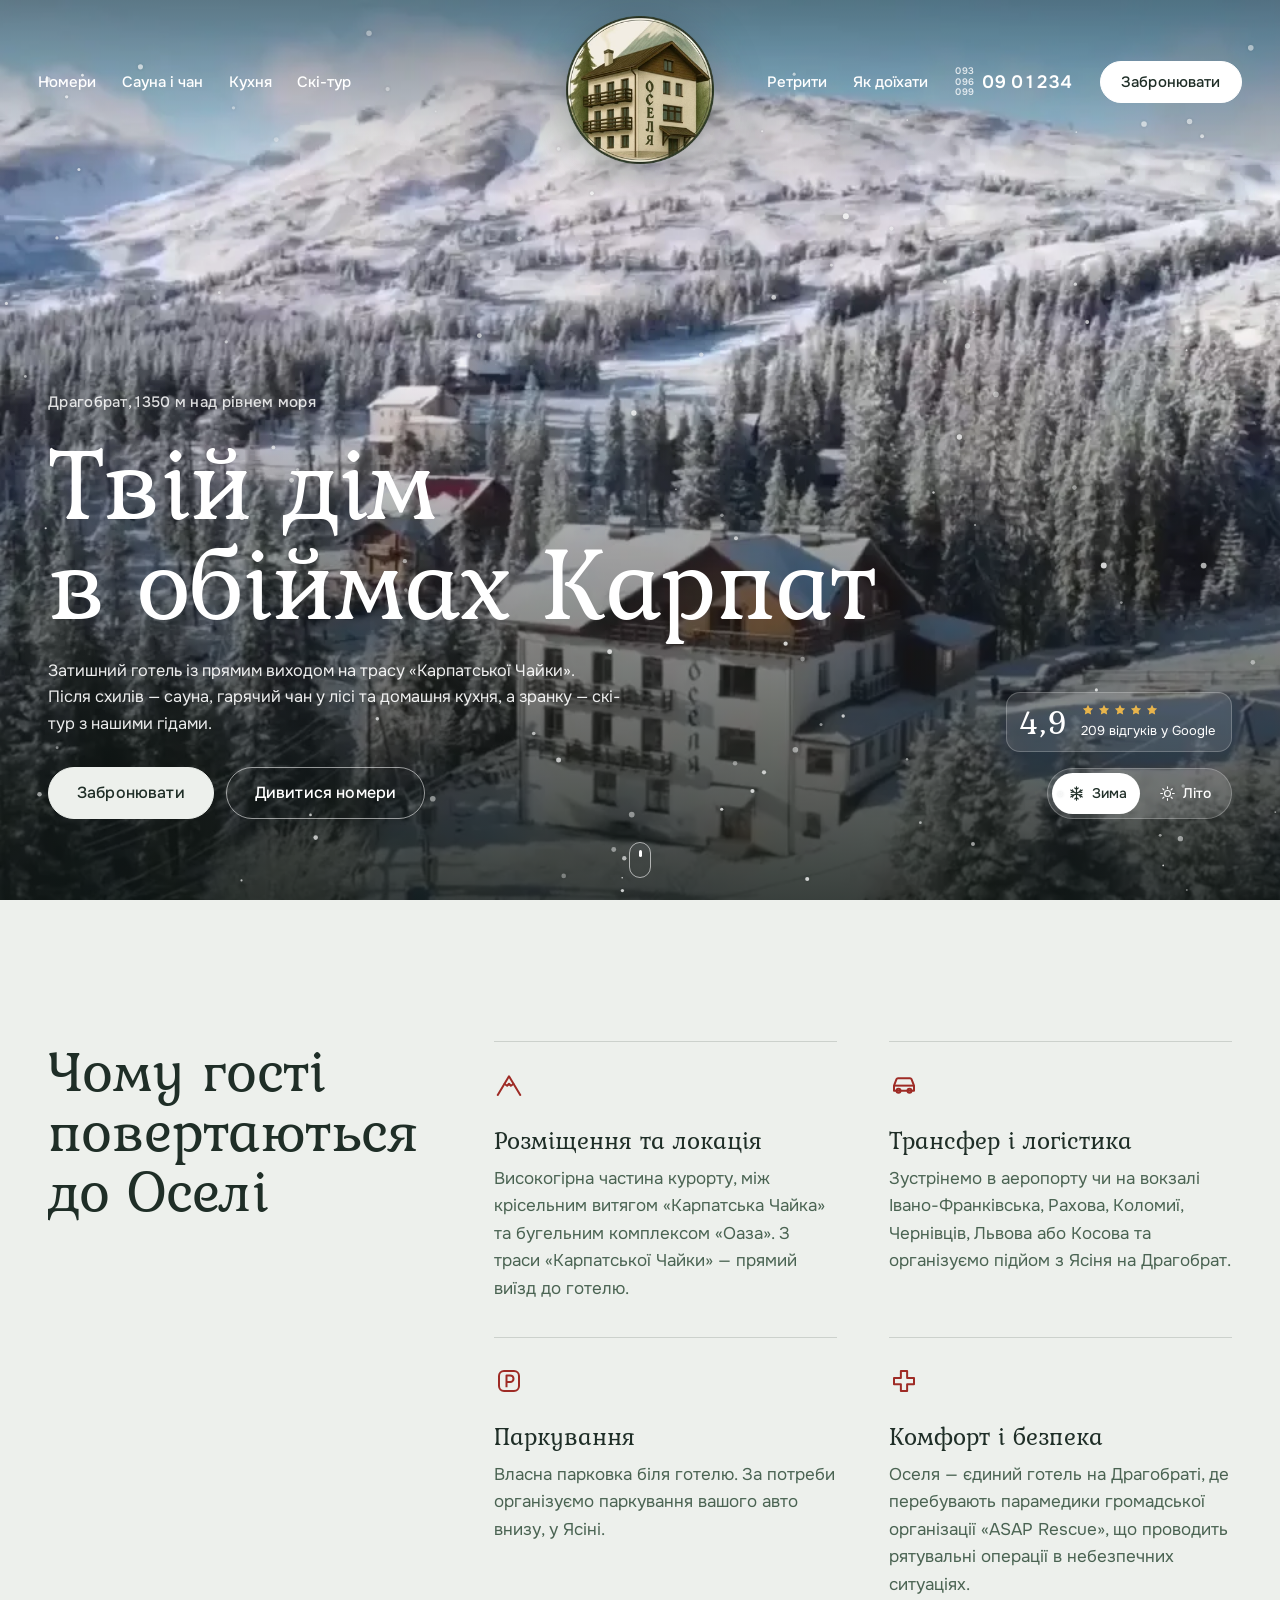
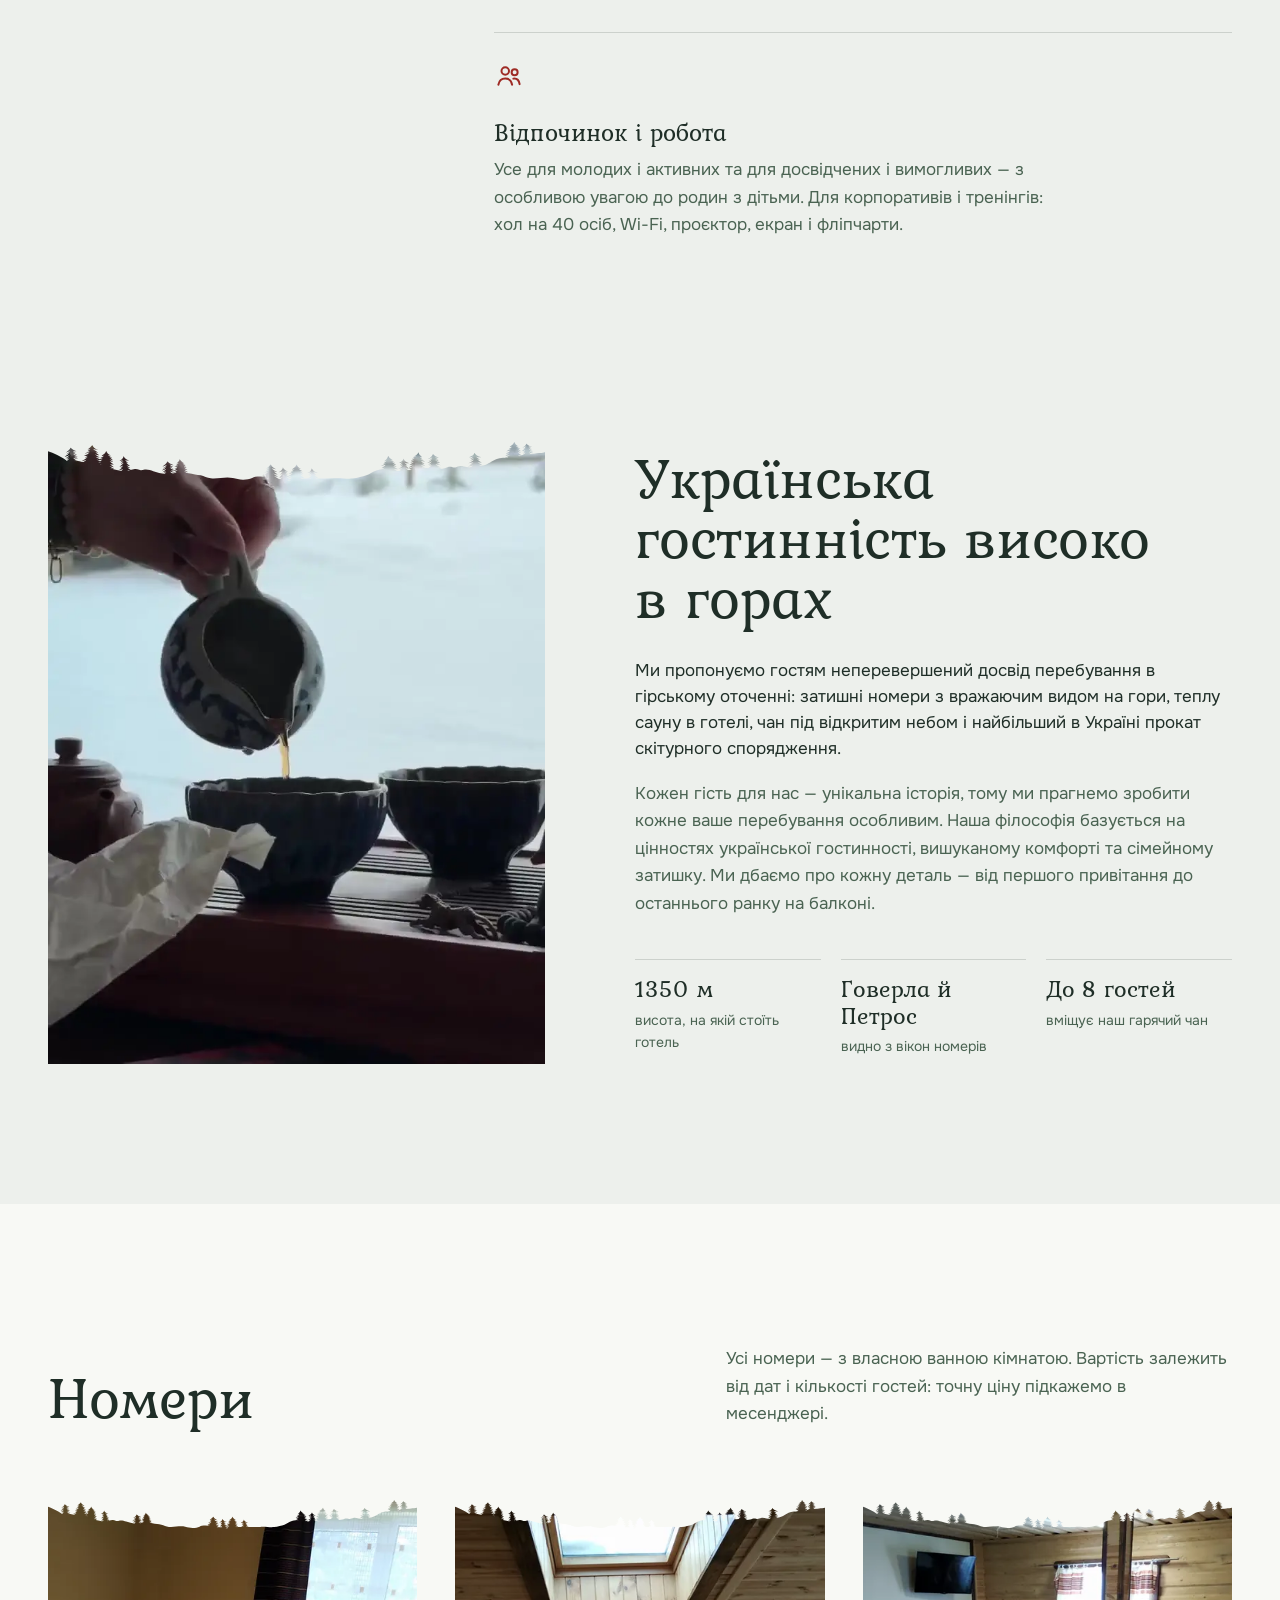
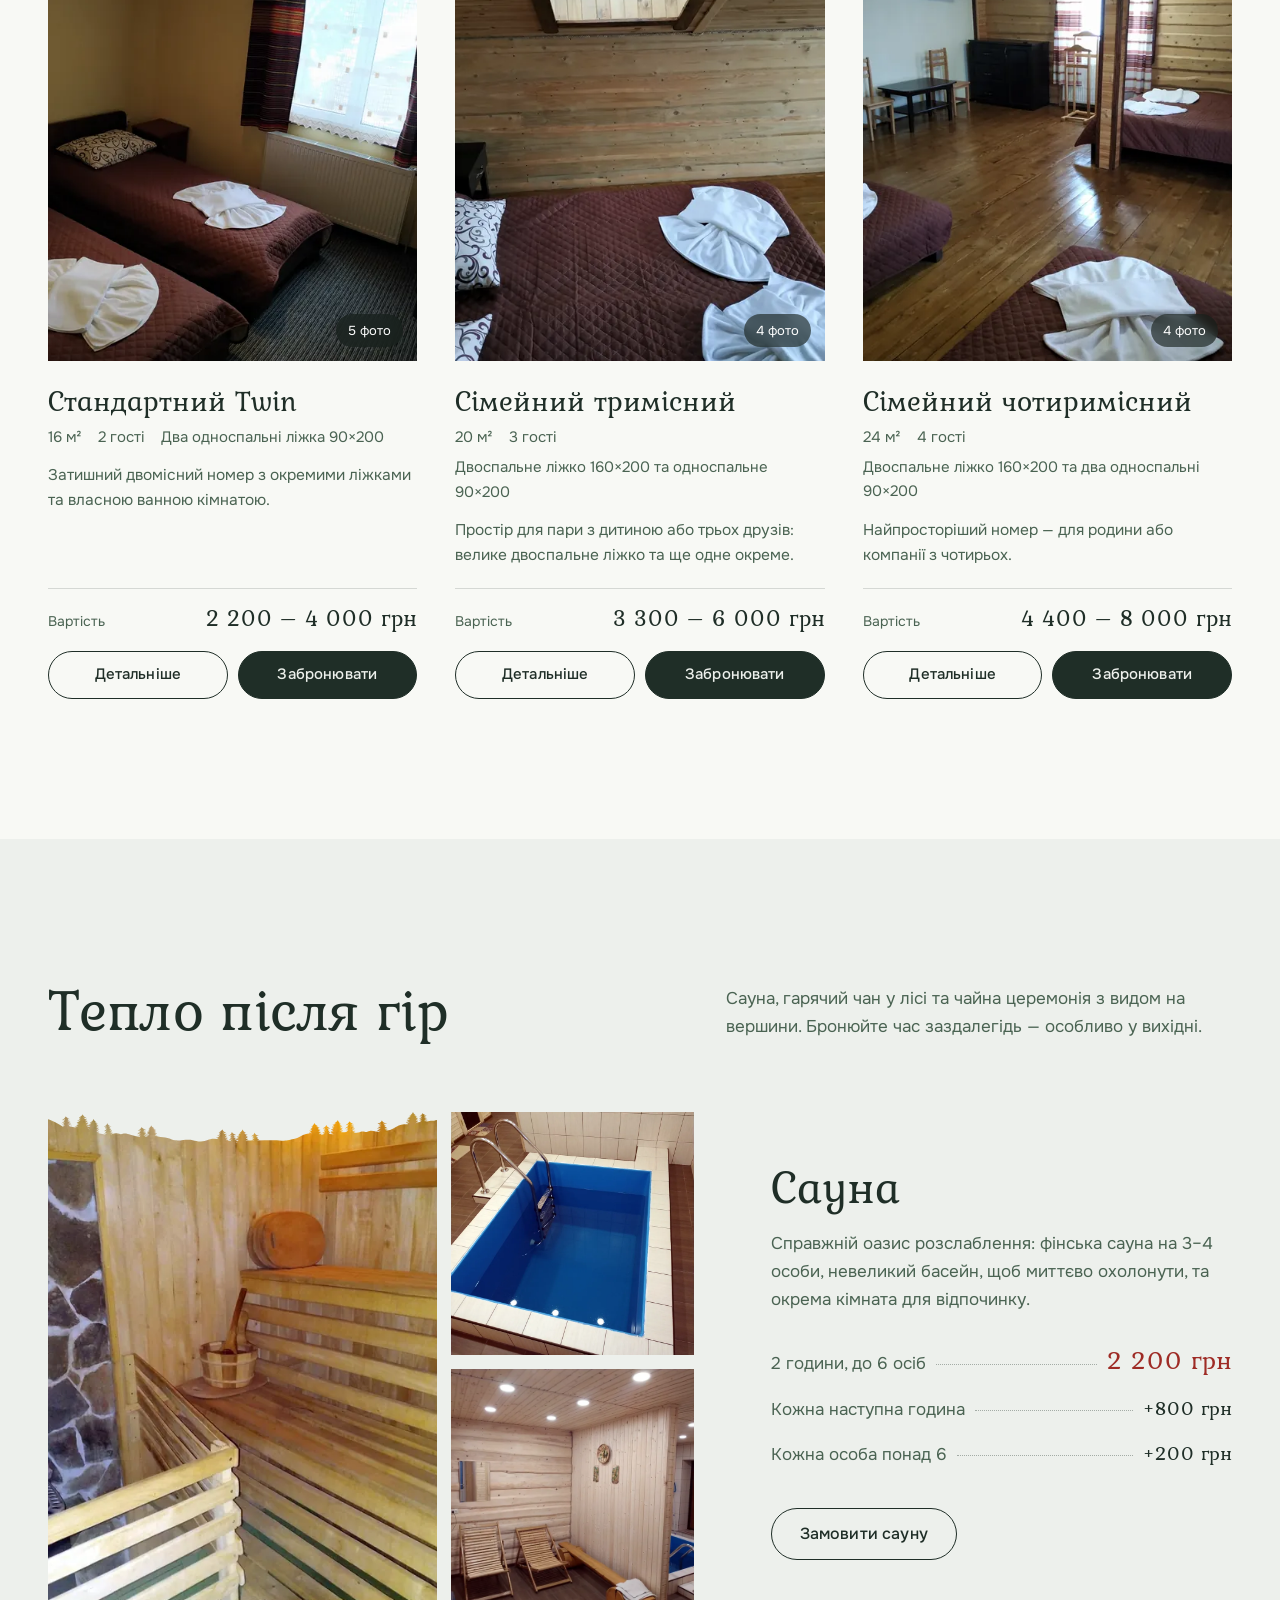
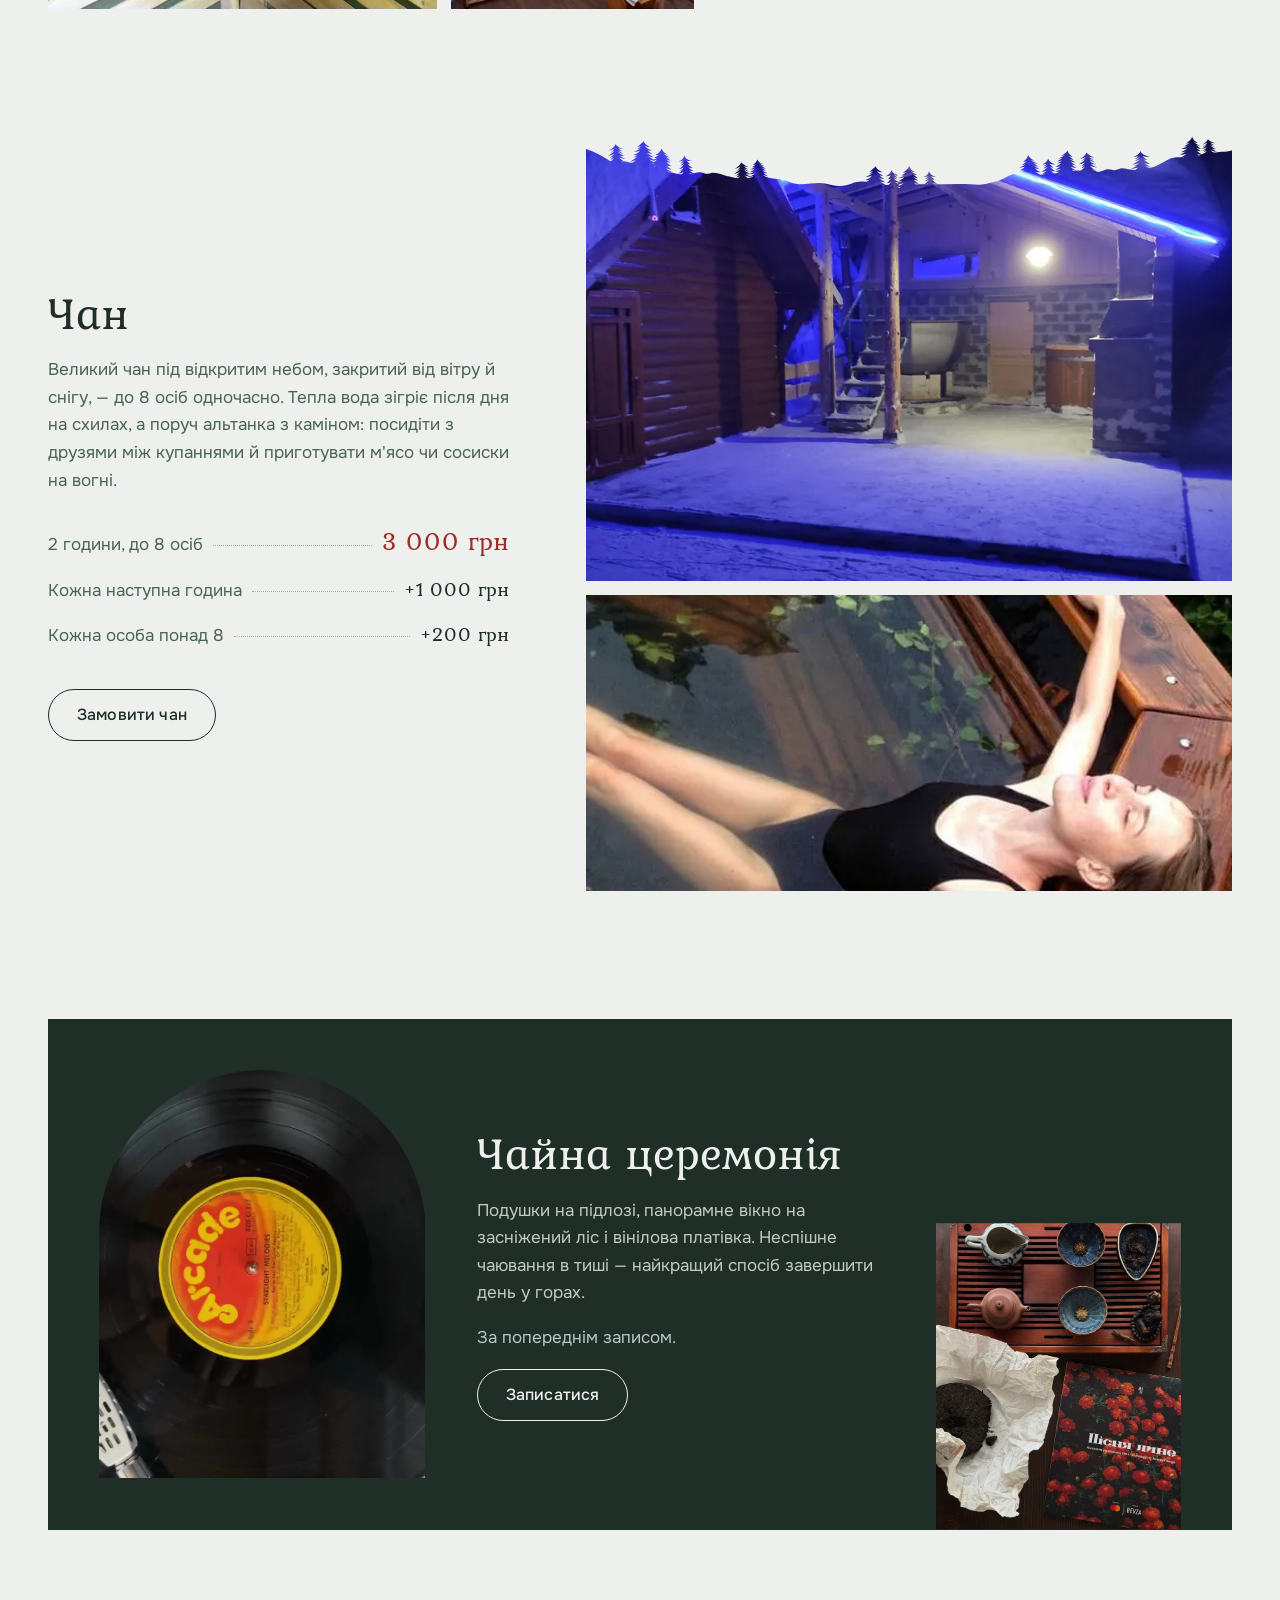
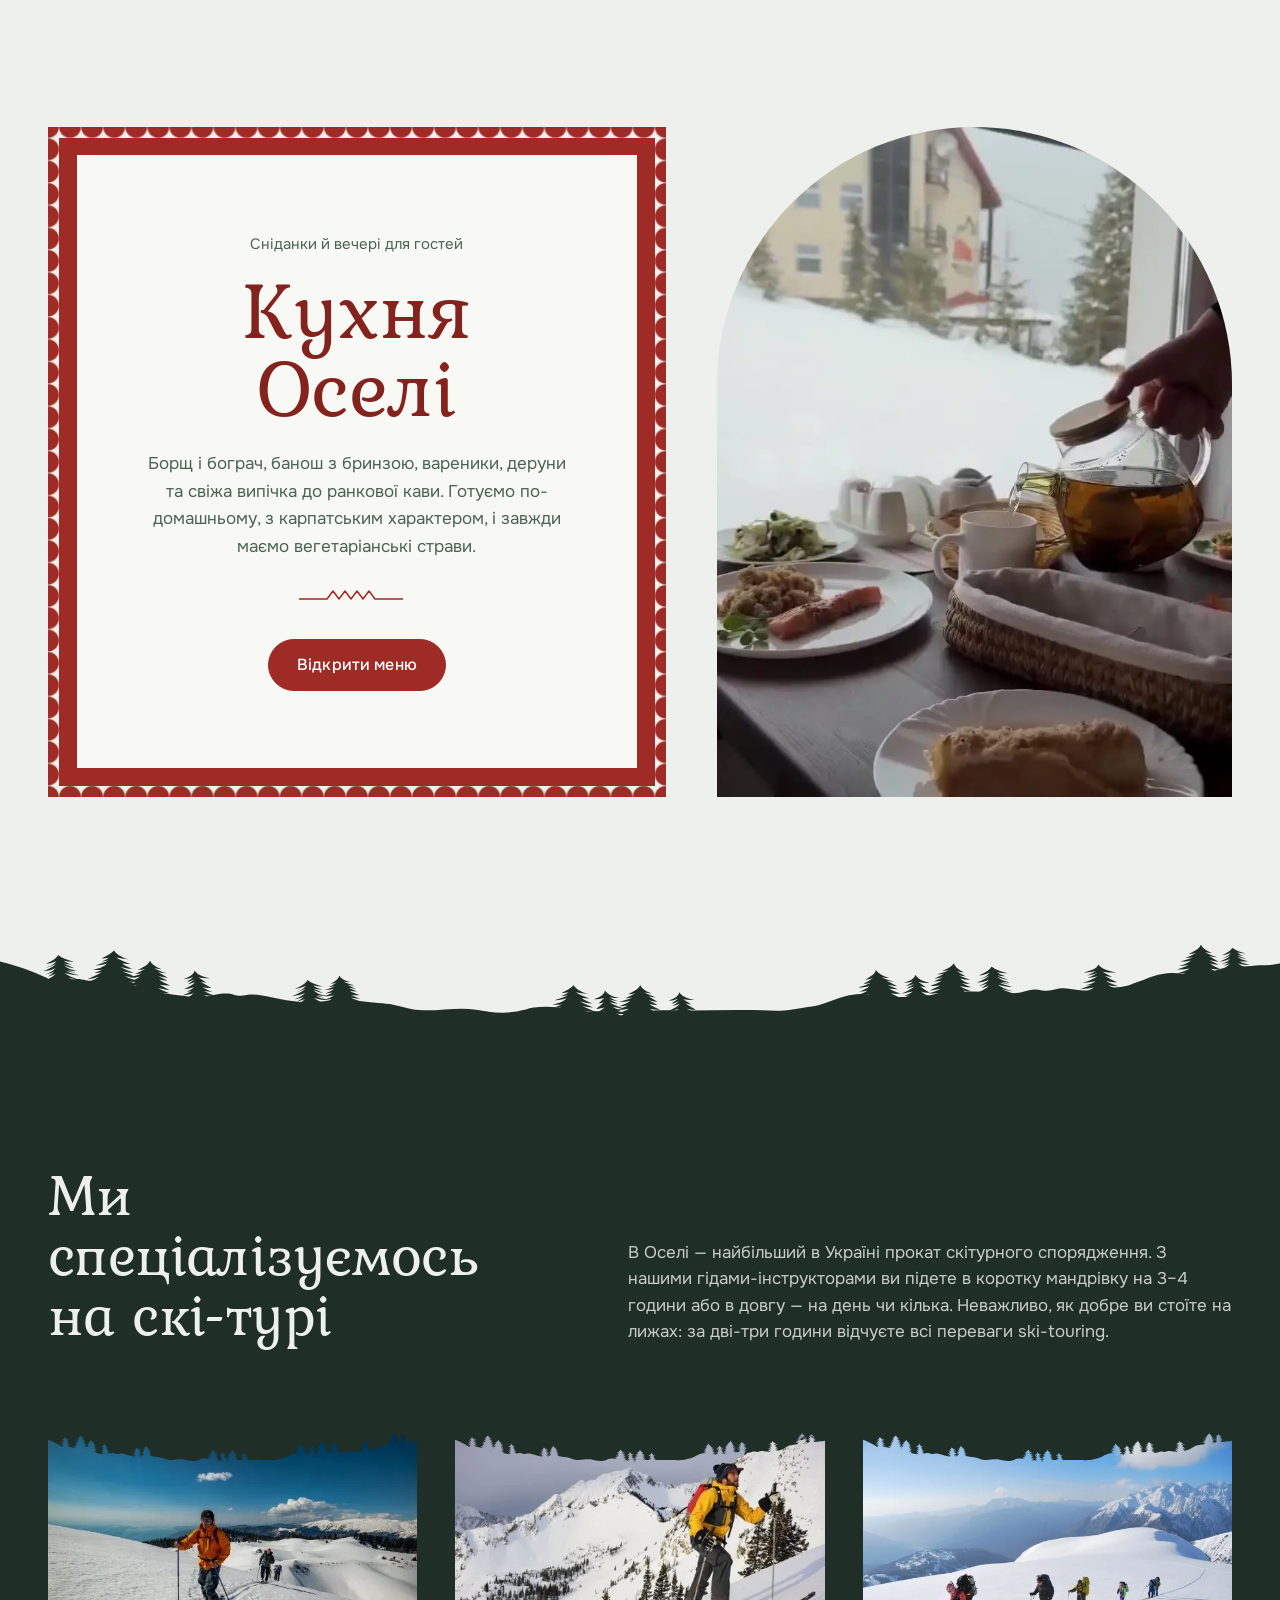
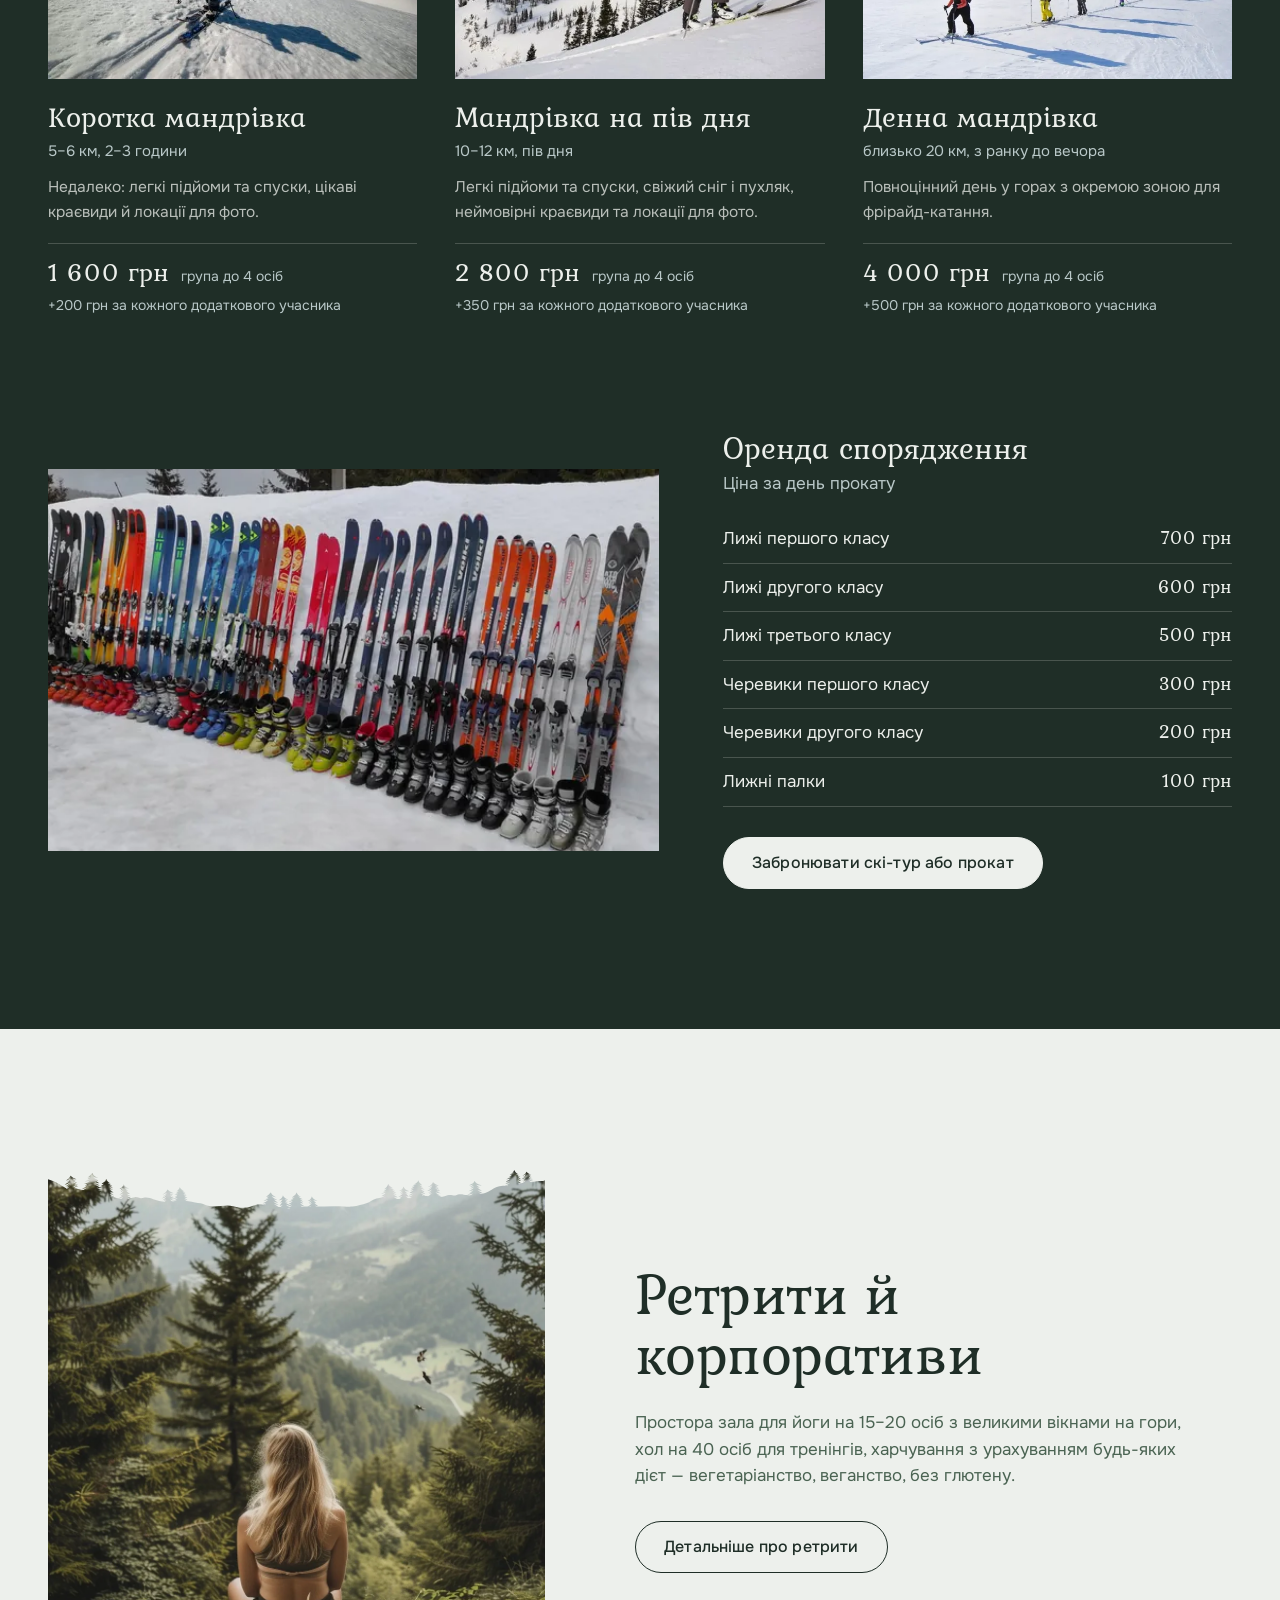
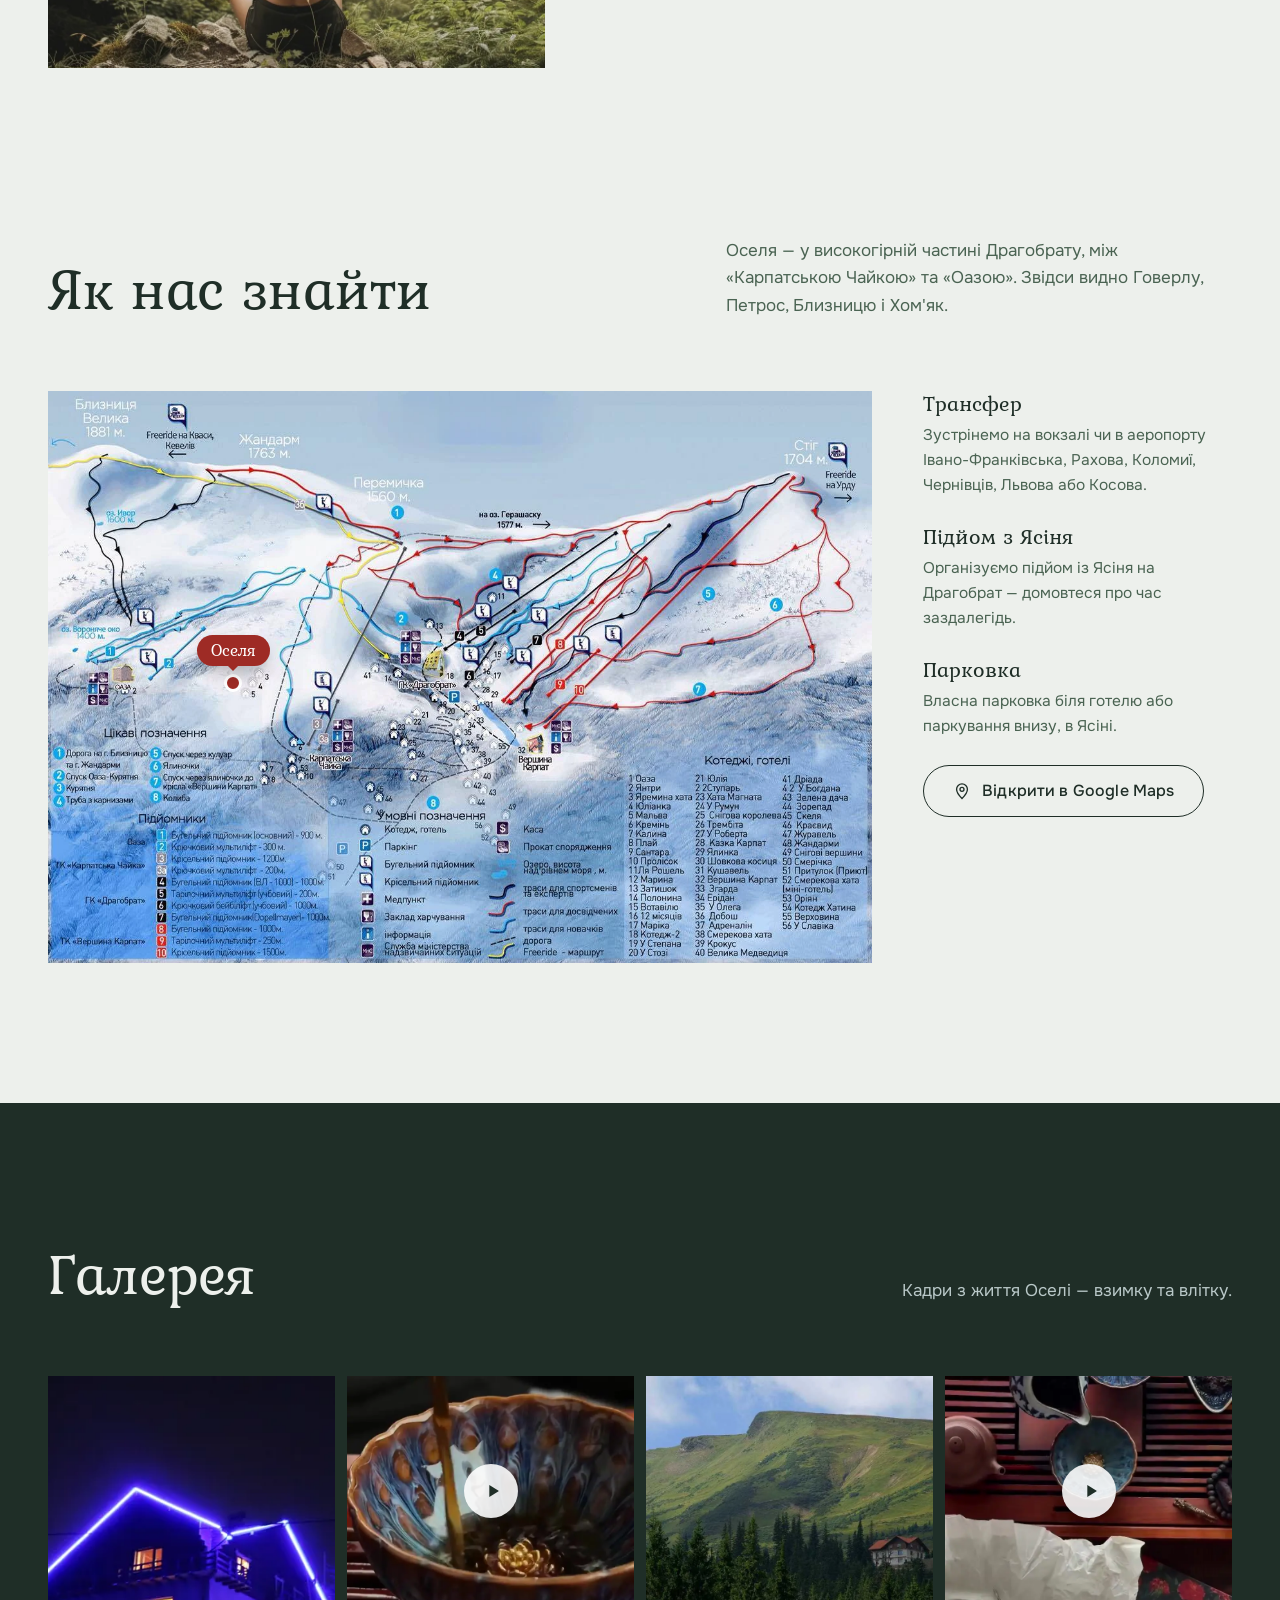
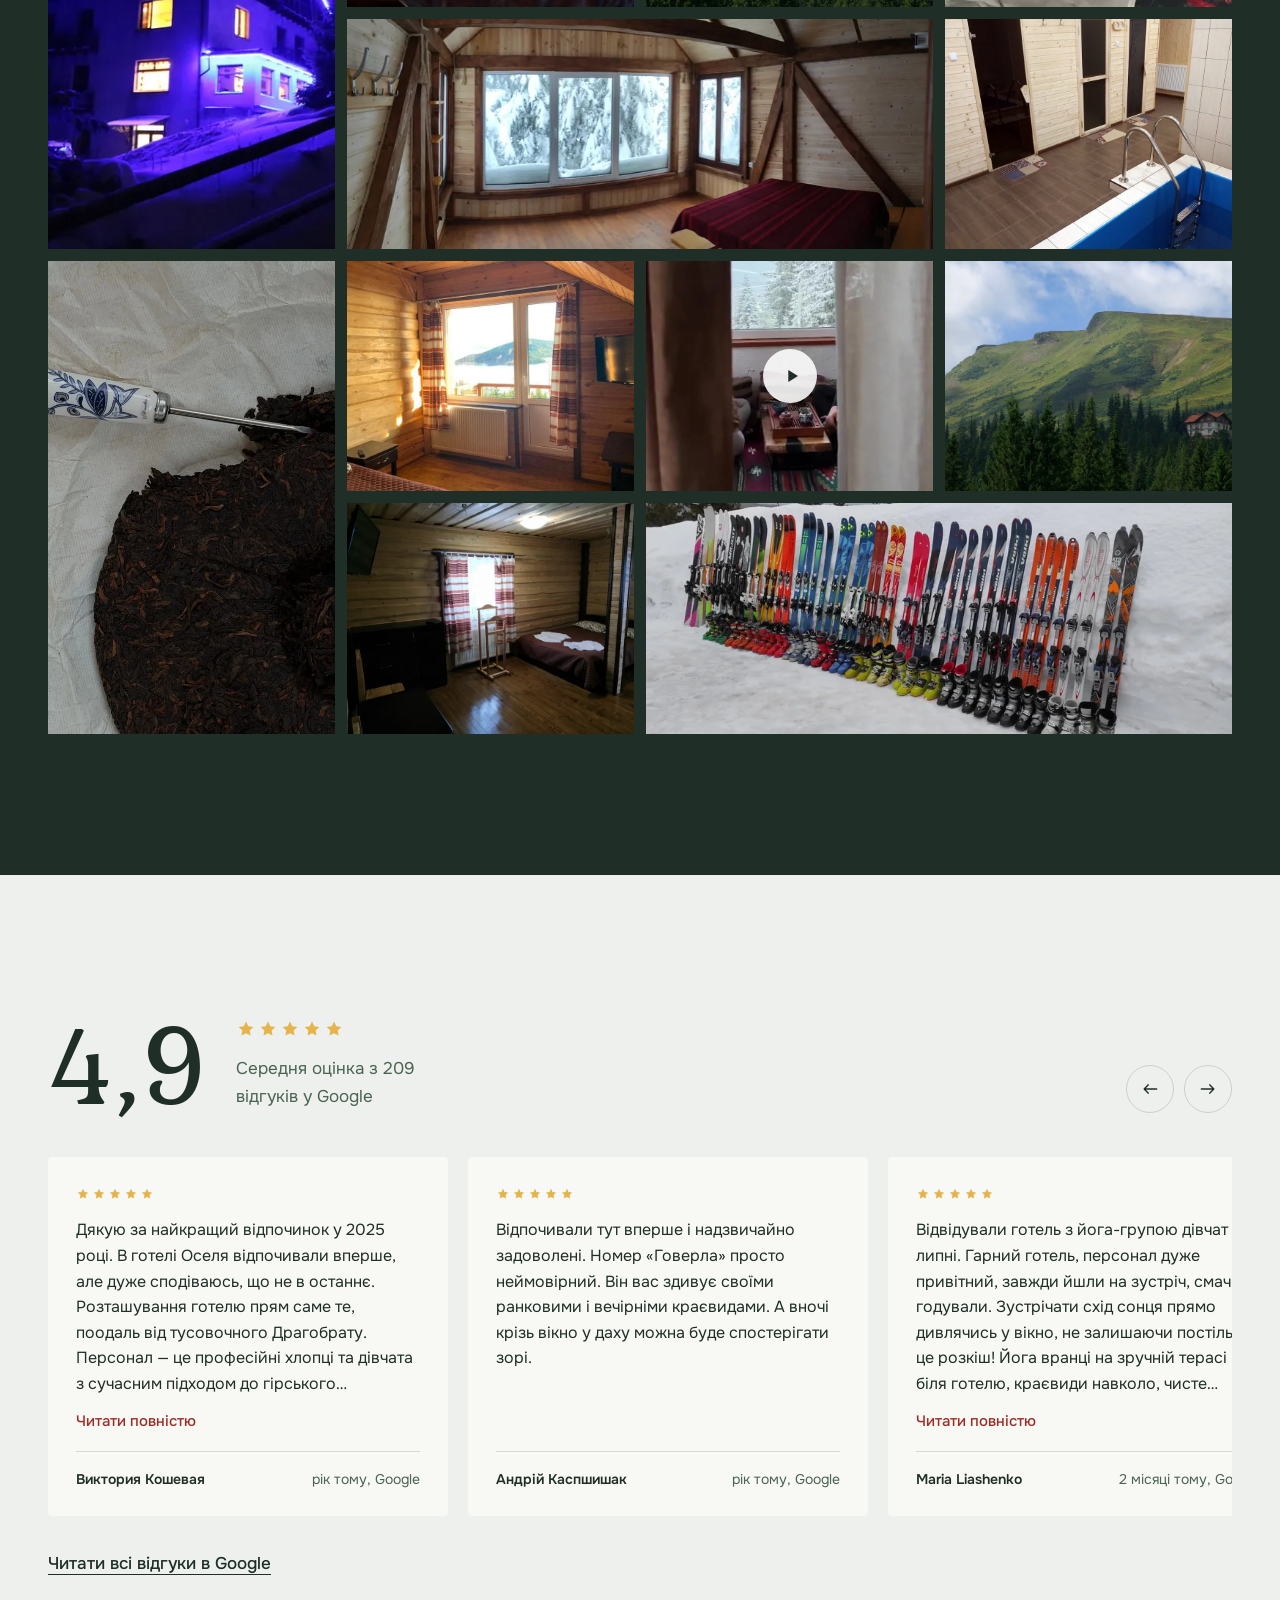
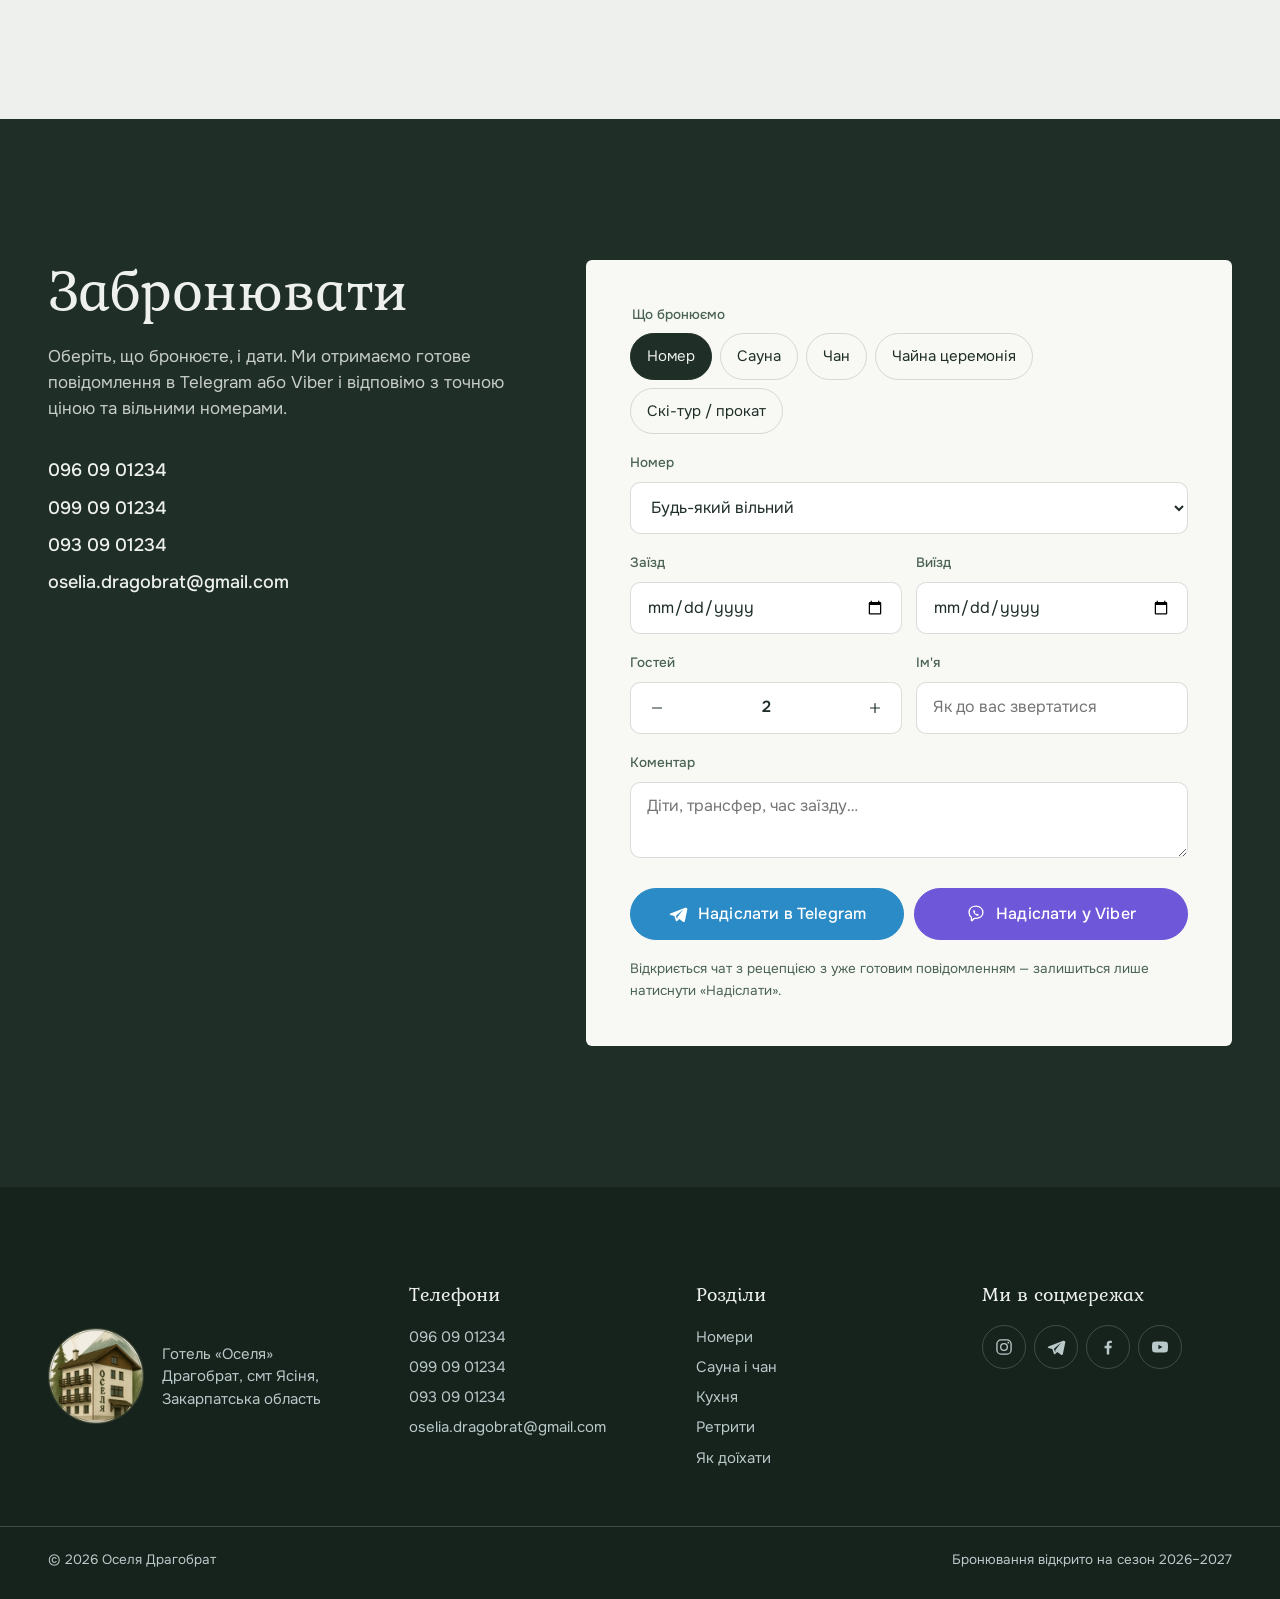
==== index.html @ 2bd789b3 "Новий сайт готелю «Оселя»: головна (зима/літо) і сторінка ретритів Co-Authored-By: Claude Opus 5.5 <" ====
<!doctype html>
<html lang="uk">
<head>
<meta charset="utf-8">
<meta name="viewport" content="width=device-width, initial-scale=1, viewport-fit=cover">
<title>Оселя — готель на Драгобраті, 1350 м</title>
<meta name="description" content="Затишний готель на Драгобраті з прямим виходом на трасу «Карпатської Чайки». Номери з видом на гори, сауна, чан, домашня кухня та найбільший в Україні прокат скітурного спорядження.">
<meta name="theme-color" content="#1F2E27">
<meta property="og:type" content="website">
<meta property="og:title" content="Оселя — твій дім в обіймах Карпат">
<meta property="og:description" content="Готель на Драгобраті: номери з видом на Говерлу, сауна, чан, домашня кухня, скі-тури з гідами.">
<meta property="og:image" content="assets/img/poster-hero-desktop.webp">
<link rel="icon" type="image/png" href="favicon.png">
<link rel="apple-touch-icon" href="apple-touch-icon.png">
<link rel="preload" href="assets/fonts/kurale-cyrillic-400-normal.woff2" as="font" type="font/woff2" crossorigin>
<link rel="preload" href="assets/fonts/onest-cyrillic-400-normal.woff2" as="font" type="font/woff2" crossorigin>
<link rel="stylesheet" href="css/styles.css">
<script>
  // Сезон обирається до відмалювання сторінки, щоб не було «стрибка»
  (function () {
    var s = 'winter';
    try {
      var q = new URLSearchParams(location.search).get('season');
      s = q === 'summer' || q === 'winter' ? q : (localStorage.getItem('oselia-season') || 'winter');
    } catch (e) {}
    document.documentElement.setAttribute('data-season', s);
  })();
</script>
</head>
<body>

<svg class="sprite" aria-hidden="true">
  <symbol id="i-phone" viewBox="0 0 24 24"><path d="M6.6 3.5 9 3l1.8 4.3-2.2 1.6a12 12 0 0 0 6.5 6.5l1.6-2.2L21 15l-.5 2.4a2.6 2.6 0 0 1-2.6 2.1A15.4 15.4 0 0 1 4.5 6.1 2.6 2.6 0 0 1 6.6 3.5Z" fill="none" stroke="currentColor" stroke-width="1.6" stroke-linejoin="round"/></symbol>
  <symbol id="i-telegram" viewBox="0 0 24 24"><path d="M21.4 4.2 2.9 11.3c-1 .4-1 1.5.1 1.8l4.6 1.4 1.8 5.5c.2.7 1.1.9 1.6.4l2.6-2.4 4.8 3.5c.7.5 1.6.1 1.8-.7l3-14.6c.2-1-.8-1.8-1.8-1.4ZM9.6 14.2l8.6-7.7-6.9 9-.3 3-1.4-4.3Z" fill="currentColor"/></symbol>
  <symbol id="i-viber" viewBox="0 0 24 24"><path d="M12 2.5c-4.6 0-8.3 2.8-8.3 7.6 0 2.7 1 4.6 2.8 5.8v3.6c0 .5.6.8 1 .4l2.6-2.7c.6.1 1.2.1 1.9.1 4.6 0 8.3-2.8 8.3-7.2S16.6 2.5 12 2.5Z" fill="none" stroke="currentColor" stroke-width="1.6" stroke-linejoin="round"/><path d="M9.2 7.3c.3-.2.7-.2.9.1l.8 1.2c.2.3.1.7-.1.9l-.4.3c.4 1 1.2 1.9 2.2 2.4l.4-.4c.2-.3.6-.3.9-.1l1.2.8c.3.2.4.6.1.9-.6.8-1.5 1-2.4.6a7.4 7.4 0 0 1-4-4.1c-.3-.9 0-1.8.4-2.6Z" fill="currentColor"/></symbol>
  <symbol id="i-instagram" viewBox="0 0 24 24"><rect x="3.5" y="3.5" width="17" height="17" rx="5" fill="none" stroke="currentColor" stroke-width="1.6"/><circle cx="12" cy="12" r="4" fill="none" stroke="currentColor" stroke-width="1.6"/><circle cx="17.2" cy="6.8" r="1.1" fill="currentColor"/></symbol>
  <symbol id="i-facebook" viewBox="0 0 24 24"><path d="M13.5 21v-7.4h2.6l.4-3h-3V8.7c0-.9.3-1.5 1.5-1.5h1.6V4.5c-.3 0-1.2-.1-2.3-.1-2.3 0-3.8 1.4-3.8 3.9v2.3H7.9v3h2.6V21h3Z" fill="currentColor"/></symbol>
  <symbol id="i-youtube" viewBox="0 0 24 24"><path d="M21.2 7.6a2.5 2.5 0 0 0-1.8-1.8C17.9 5.4 12 5.4 12 5.4s-5.9 0-7.4.4a2.5 2.5 0 0 0-1.8 1.8C2.4 9.1 2.4 12 2.4 12s0 2.9.4 4.4c.2.9.9 1.6 1.8 1.8 1.5.4 7.4.4 7.4.4s5.9 0 7.4-.4c.9-.2 1.6-.9 1.8-1.8.4-1.5.4-4.4.4-4.4s0-2.9-.4-4.4ZM10.1 14.8V9.2l4.9 2.8-4.9 2.8Z" fill="currentColor"/></symbol>
  <symbol id="i-snow" viewBox="0 0 24 24"><g fill="none" stroke="currentColor" stroke-width="1.6" stroke-linecap="round"><path d="M12 2.5v19M3.8 7.2l16.4 9.6M3.8 16.8l16.4-9.6"/><path d="m9.5 4.2 2.5 2 2.5-2M9.5 19.8l2.5-2 2.5 2M4.4 10.4l3.1-.6-1-3M19.6 13.6l-3.1.6 1 3M4.4 13.6l3.1.6-1 3M19.6 10.4l-3.1-.6 1-3"/></g></symbol>
  <symbol id="i-sun" viewBox="0 0 24 24"><g fill="none" stroke="currentColor" stroke-width="1.6" stroke-linecap="round"><circle cx="12" cy="12" r="4.2"/><path d="M12 2.5v2.4M12 19.1v2.4M2.5 12h2.4M19.1 12h2.4M5.3 5.3l1.7 1.7M17 17l1.7 1.7M5.3 18.7 7 17M17 7l1.7-1.7"/></g></symbol>
  <symbol id="i-star" viewBox="0 0 24 24"><path d="m12 3 2.7 5.6 6.1.9-4.4 4.3 1 6.1L12 17l-5.4 2.9 1-6.1-4.4-4.3 6.1-.9L12 3Z" fill="currentColor"/></symbol>
  <symbol id="i-arrow" viewBox="0 0 24 24"><path d="M4 12h15m-5-5 5 5-5 5" fill="none" stroke="currentColor" stroke-width="1.6" stroke-linecap="round" stroke-linejoin="round"/></symbol>
  <symbol id="i-close" viewBox="0 0 24 24"><path d="m6 6 12 12M18 6 6 18" fill="none" stroke="currentColor" stroke-width="1.6" stroke-linecap="round"/></symbol>
  <symbol id="i-play" viewBox="0 0 24 24"><path d="M8 5.5v13l10.5-6.5L8 5.5Z" fill="currentColor"/></symbol>
  <symbol id="i-pin" viewBox="0 0 24 24"><path d="M12 21s-6.5-6.2-6.5-11a6.5 6.5 0 1 1 13 0C18.5 14.8 12 21 12 21Z" fill="none" stroke="currentColor" stroke-width="1.6"/><circle cx="12" cy="10" r="2.4" fill="none" stroke="currentColor" stroke-width="1.6"/></symbol>
  <symbol id="i-ski" viewBox="0 0 24 24"><g fill="none" stroke="currentColor" stroke-width="1.6" stroke-linecap="round" stroke-linejoin="round"><path d="m3 20 9-15 9 15"/><path d="m8.5 11.2 2 1.4 1.5-1.6 1.5 1.6 2-1.4"/></g></symbol>
  <symbol id="i-car" viewBox="0 0 24 24"><g fill="none" stroke="currentColor" stroke-width="1.6" stroke-linejoin="round"><path d="M4 16.5v-4l2-5.2c.2-.5.7-.8 1.2-.8h9.6c.5 0 1 .3 1.2.8l2 5.2v4H4Z"/><path d="M4 12.5h16"/><circle cx="7.6" cy="16.6" r="1.6"/><circle cx="16.4" cy="16.6" r="1.6"/></g></symbol>
  <symbol id="i-parking" viewBox="0 0 24 24"><rect x="4" y="4" width="16" height="16" rx="4" fill="none" stroke="currentColor" stroke-width="1.6"/><path d="M10 17V7.5h3a2.6 2.6 0 0 1 0 5.2h-3" fill="none" stroke="currentColor" stroke-width="1.6" stroke-linejoin="round"/></symbol>
  <symbol id="i-medic" viewBox="0 0 24 24"><path d="M9.5 4h5v5.5H20v5h-5.5V20h-5v-5.5H4v-5h5.5V4Z" fill="none" stroke="currentColor" stroke-width="1.6" stroke-linejoin="round"/></symbol>
  <symbol id="i-people" viewBox="0 0 24 24"><g fill="none" stroke="currentColor" stroke-width="1.6" stroke-linecap="round"><circle cx="9" cy="8" r="3"/><path d="M3.5 19c.6-3.2 2.8-5 5.5-5s4.9 1.8 5.5 5"/><circle cx="16.5" cy="9" r="2.4"/><path d="M15.5 14.1c2.6-.3 4.5 1.3 5 4.4"/></g></symbol>
  <symbol id="i-menu" viewBox="0 0 24 24"><path d="M4 8h16M4 16h16" fill="none" stroke="currentColor" stroke-width="1.6" stroke-linecap="round"/></symbol>
  <symbol id="i-minus" viewBox="0 0 24 24"><path d="M6 12h12" fill="none" stroke="currentColor" stroke-width="1.6" stroke-linecap="round"/></symbol>
  <symbol id="i-plus" viewBox="0 0 24 24"><path d="M6 12h12M12 6v12" fill="none" stroke="currentColor" stroke-width="1.6" stroke-linecap="round"/></symbol>
</svg>

<a class="skip" href="#main">Перейти до змісту</a>

<!-- ============ ХЕДЕР ============ -->
<header class="hdr" data-hdr>
  <div class="hdr__bar">
    <nav class="hdr__nav hdr__nav--left" aria-label="Розділи">
      <a href="#rooms">Номери</a>
      <a href="#warmth">Сауна і чан</a>
      <a href="#kitchen">Кухня</a>
      <a href="#mountains"><span data-only="winter">Скі-тур</span><span data-only="summer">Походи</span></a>
    </nav>

    <a class="hdr__logo" href="#top" aria-label="Оселя — на початок сторінки">
      <img src="assets/logo/emblem_240.webp" srcset="assets/logo/emblem_240.webp 240w, assets/logo/emblem_480.webp 480w" sizes="132px" width="240" height="240" alt="Оселя">
    </a>

    <div class="hdr__nav hdr__nav--right">
      <a href="retreat.html">Ретрити</a>
      <a href="#location">Як доїхати</a>
      <div class="phone" data-phone>
        <button class="phone__btn" type="button" aria-expanded="false" aria-controls="phone-pop" data-phone-btn>
          <span class="phone__codes" aria-hidden="true"><span>093</span><span>096</span><span>099</span></span>
          <span class="phone__num">09 01234</span>
          <span class="sr">Телефони: 093, 096 або 099 і далі 09 01234</span>
        </button>
        <div class="phone__pop" id="phone-pop" hidden>
          <a href="tel:+380960901234"><span>096 09 01234</span><small>Київстар</small></a>
          <a href="tel:+380990901234"><span>099 09 01234</span><small>Vodafone</small></a>
          <a href="tel:+380930901234"><span>093 09 01234</span><small>lifecell</small></a>
          <div class="phone__msg">
            <a href="https://t.me/oselia_dragobrat" target="_blank" rel="noopener"><svg><use href="#i-telegram"/></svg>Telegram</a>
            <a href="viber://chat?number=%2B380960901234"><svg><use href="#i-viber"/></svg>Viber</a>
          </div>
        </div>
      </div>
      <a class="btn btn--sm hdr__cta" href="#booking">Забронювати</a>
    </div>

    <div class="hdr__mob">
      <a class="hdr__icon" href="tel:+380960901234" aria-label="Подзвонити: 096 09 01234"><svg><use href="#i-phone"/></svg></a>
      <button class="hdr__icon" type="button" aria-label="Відкрити меню" aria-expanded="false" aria-controls="mnav" data-burger><svg><use href="#i-menu"/></svg></button>
    </div>
  </div>
</header>

<!-- Мобільне меню -->
<div class="mnav" id="mnav" hidden data-mnav>
  <div class="mnav__top">
    <div class="season" data-season-switch>
      <button type="button" data-set-season="winter"><svg><use href="#i-snow"/></svg>Зима</button>
      <button type="button" data-set-season="summer"><svg><use href="#i-sun"/></svg>Літо</button>
    </div>
    <button class="hdr__icon" type="button" aria-label="Закрити меню" data-mnav-close><svg><use href="#i-close"/></svg></button>
  </div>
  <nav class="mnav__links" aria-label="Розділи">
    <a href="#rooms">Номери</a>
    <a href="#warmth">Сауна, чан і чайна церемонія</a>
    <a href="#kitchen">Кухня</a>
    <a href="#mountains"><span data-only="winter">Скі-тур і прокат</span><span data-only="summer">Походи в гори</span></a>
    <a href="retreat.html">Ретрити</a>
    <a href="#location">Як доїхати</a>
    <a href="#reviews">Відгуки</a>
  </nav>
  <div class="mnav__contacts">
    <a href="tel:+380960901234">096 09 01234</a>
    <a href="tel:+380990901234">099 09 01234</a>
    <a href="tel:+380930901234">093 09 01234</a>
  </div>
  <a class="btn btn--full" href="#booking">Забронювати</a>
</div>

<main id="main">

<!-- ============ СТАРТОВИЙ ЕКРАН ============ -->
<section class="hero" id="top">
  <div class="hero__media" aria-hidden="true">
    <video class="hero__video" data-only="winter" autoplay muted loop playsinline preload="metadata"
      poster="assets/img/poster-hero-desktop.webp"
      data-src-desktop="assets/video/hero-desktop.mp4" data-src-mobile="assets/video/hero-mobile.mp4"
      data-poster-mobile="assets/img/poster-hero-mobile.webp"></video>
    <div class="hero__summer" data-only="summer">
      <img src="assets/img/summer-1.webp" alt="" loading="lazy">
      <img src="assets/img/summer-2.webp" alt="" loading="lazy">
    </div>
  </div>

  <div class="hero__inner wrap">
    <div class="hero__text">
      <p class="hero__place">Драгобрат, 1350 м над рівнем моря</p>
      <h1 class="hero__title">Твій дім <br>в обіймах Карпат</h1>
      <p class="hero__lead" data-only="winter">Затишний готель із прямим виходом на трасу «Карпатської Чайки». Після схилів — сауна, гарячий чан у лісі та домашня кухня, а зранку — скі-тур з нашими гідами.</p>
      <p class="hero__lead" data-only="summer">Готель серед смерекового лісу з видом на Говерлу й Петрос. Походи Свидовцем до льодовикових озер, чан під відкритим небом і домашня кухня після дня в горах.</p>
      <div class="hero__actions">
        <a class="btn btn--light" href="#booking">Забронювати</a>
        <a class="btn btn--ghost" href="#rooms">Дивитися номери</a>
      </div>
    </div>

    <div class="hero__side">
      <a class="gbadge" href="https://maps.app.goo.gl/ySizuJYqATpn1PT56" target="_blank" rel="noopener">
        <span class="gbadge__score">4,9</span>
        <span class="gbadge__meta">
          <span class="stars" aria-hidden="true"><svg><use href="#i-star"/></svg><svg><use href="#i-star"/></svg><svg><use href="#i-star"/></svg><svg><use href="#i-star"/></svg><svg><use href="#i-star"/></svg></span>
          <span>209 відгуків у Google</span>
        </span>
      </a>
      <div class="season season--hero" data-season-switch role="group" aria-label="Сезон">
        <button type="button" data-set-season="winter"><svg><use href="#i-snow"/></svg>Зима</button>
        <button type="button" data-set-season="summer"><svg><use href="#i-sun"/></svg>Літо</button>
      </div>
    </div>
  </div>
  <a class="hero__scroll" href="#why" aria-label="Гортати далі"><span></span></a>
</section>

<!-- ============ ПЕРЕВАГИ ============ -->
<section class="why" id="why">
  <div class="wrap why__grid">
    <h2 class="h2 why__title">Чому гості повертаються до Оселі</h2>
    <ul class="why__list">
      <li>
        <svg class="why__ic"><use href="#i-ski"/></svg>
        <h3>Розміщення та локація</h3>
        <p>Високогірна частина курорту, між крісельним витягом «Карпатська Чайка» та бугельним комплексом «Оаза». З траси «Карпатської Чайки» — прямий виїзд до готелю.</p>
      </li>
      <li>
        <svg class="why__ic"><use href="#i-car"/></svg>
        <h3>Трансфер і логістика</h3>
        <p>Зустрінемо в аеропорту чи на вокзалі Івано-Франківська, Рахова, Коломиї, Чернівців, Львова або Косова та організуємо підйом з Ясіня на Драгобрат.</p>
      </li>
      <li>
        <svg class="why__ic"><use href="#i-parking"/></svg>
        <h3>Паркування</h3>
        <p>Власна парковка біля готелю. За потреби організуємо паркування вашого авто внизу, у Ясіні.</p>
      </li>
      <li>
        <svg class="why__ic"><use href="#i-medic"/></svg>
        <h3>Комфорт і безпека</h3>
        <p>Оселя — єдиний готель на Драгобраті, де перебувають парамедики громадської організації «ASAP Rescue», що проводить рятувальні операції в небезпечних ситуаціях.</p>
      </li>
      <li>
        <svg class="why__ic"><use href="#i-people"/></svg>
        <h3>Відпочинок і робота</h3>
        <p>Усе для молодих і активних та для досвідчених і вимогливих — з особливою увагою до родин з дітьми. Для корпоративів і тренінгів: хол на 40 осіб, Wi-Fi, проєктор, екран і фліпчарти.</p>
      </li>
    </ul>
  </div>
</section>

<!-- ============ ПРО НАС ============ -->
<section class="about" id="about">
  <div class="wrap about__grid">
    <figure class="about__media ridge">
      <video src="assets/video/about.mp4" poster="assets/img/poster-about.webp" muted loop playsinline preload="none" data-autoplay aria-label="Чайна церемонія з видом на засніжений ліс"></video>
    </figure>
    <div class="about__text">
      <h2 class="h2">Українська гостинність високо в горах</h2>
      <p class="lead">Ми пропонуємо гостям неперевершений досвід перебування в гірському оточенні: затишні номери з вражаючим видом на гори, теплу сауну в готелі, чан під відкритим небом і найбільший в Україні прокат скітурного спорядження.</p>
      <p>Кожен гість для нас — унікальна історія, тому ми прагнемо зробити кожне ваше перебування особливим. Наша філософія базується на цінностях української гостинності, вишуканому комфорті та сімейному затишку. Ми дбаємо про кожну деталь — від першого привітання до останнього ранку на балконі.</p>
      <dl class="facts">
        <div><dt>1350 м</dt><dd>висота, на якій стоїть готель</dd></div>
        <div><dt>Говерла й Петрос</dt><dd>видно з вікон номерів</dd></div>
        <div><dt>До 8 гостей</dt><dd>вміщує наш гарячий чан</dd></div>
      </dl>
    </div>
  </div>
</section>

<!-- ============ НОМЕРИ ============ -->
<section class="rooms" id="rooms">
  <div class="wrap">
    <div class="sec-head">
      <h2 class="h2">Номери</h2>
      <p>Усі номери — з власною ванною кімнатою. Вартість залежить від дат і кількості гостей: точну ціну підкажемо в месенджері.</p>
    </div>
    <div class="rooms__grid" data-rooms>
      <!-- картки підвантажуються з data/rooms.json -->
    </div>
  </div>
</section>

<!-- ============ САУНА, ЧАН, ЧАЙ ============ -->
<section class="warmth" id="warmth">
  <div class="wrap">
    <div class="sec-head">
      <h2 class="h2">Тепло після гір</h2>
      <p>Сауна, гарячий чан у лісі та чайна церемонія з видом на вершини. Бронюйте час заздалегідь — особливо у вихідні.</p>
    </div>

    <article class="spa spa--sauna">
      <div class="spa__photos">
        <img class="ridge" src="assets/img/sauna-1-s.webp" srcset="assets/img/sauna-1-s.webp 800w, assets/img/sauna-1.webp 1600w" sizes="(max-width: 900px) 100vw, 50vw" alt="Фінська сауна з дерев'яними полицями" loading="lazy" width="1600" height="1200">
        <img src="assets/img/sauna-4-s.webp" alt="Басейн з холодною водою біля сауни" loading="lazy" width="800" height="800">
        <img src="assets/img/sauna-2-s.webp" alt="Кімната відпочинку з шезлонгами" loading="lazy" width="800" height="600">
      </div>
      <div class="spa__text">
        <h3 class="h3">Сауна</h3>
        <p>Справжній оазис розслаблення: фінська сауна на 3–4 особи, невеликий басейн, щоб миттєво охолонути, та окрема кімната для відпочинку.</p>
        <ul class="price">
          <li><span>2 години, до 6 осіб</span><b>2 200 грн</b></li>
          <li><span>Кожна наступна година</span><b>+800 грн</b></li>
          <li><span>Кожна особа понад 6</span><b>+200 грн</b></li>
        </ul>
        <button class="btn btn--line" type="button" data-book="Сауна">Замовити сауну</button>
      </div>
    </article>

    <article class="spa spa--chan">
      <div class="spa__photos">
        <img class="ridge" src="assets/img/chan-1-s.webp" srcset="assets/img/chan-1-s.webp 800w, assets/img/chan-1.webp 1600w" sizes="(max-width: 900px) 100vw, 50vw" alt="Чан і альтанка вночі в засніженому лісі" loading="lazy" width="1600" height="1600">
        <img src="assets/img/chan-2.webp" alt="Відпочинок у гарячому чані" loading="lazy" width="625" height="625">
      </div>
      <div class="spa__text">
        <h3 class="h3">Чан</h3>
        <p>Великий чан під відкритим небом, закритий від вітру й снігу, — до 8 осіб одночасно. Тепла вода зігріє після дня на схилах, а поруч альтанка з каміном: посидіти з друзями між купаннями й приготувати м'ясо чи сосиски на вогні.</p>
        <ul class="price">
          <li><span>2 години, до 8 осіб</span><b>3 000 грн</b></li>
          <li><span>Кожна наступна година</span><b>+1 000 грн</b></li>
          <li><span>Кожна особа понад 8</span><b>+200 грн</b></li>
        </ul>
        <button class="btn btn--line" type="button" data-book="Чан">Замовити чан</button>
      </div>
    </article>

    <article class="tea">
      <div class="tea__media">
        <video src="assets/video/tea-7.mp4" poster="assets/img/poster-tea-7.webp" muted loop playsinline preload="none" data-autoplay aria-label="Вінілова платівка під час чаювання"></video>
      </div>
      <div class="tea__text">
        <h3 class="h3">Чайна церемонія</h3>
        <p>Подушки на підлозі, панорамне вікно на засніжений ліс і вінілова платівка. Неспішне чаювання в тиші — найкращий спосіб завершити день у горах.</p>
        <p class="muted">За попереднім записом.</p>
        <button class="btn btn--line" type="button" data-book="Чайна церемонія">Записатися</button>
      </div>
      <img class="tea__still" src="assets/img/tea-1-s.webp" alt="Пуер, чайник і чаші для церемонії" loading="lazy" width="700" height="875">
    </article>
  </div>
</section>

<!-- ============ КУХНЯ ============ -->
<section class="kitchen" id="kitchen">
  <div class="wrap kitchen__grid">
    <div class="kitchen__card">
      <div class="kitchen__frame">
        <p class="kitchen__kicker">Сніданки й вечері для гостей</p>
        <h2 class="kitchen__title">Кухня Оселі</h2>
        <p>Борщ і бограч, банош з бринзою, вареники, деруни та свіжа випічка до ранкової кави. Готуємо по-домашньому, з карпатським характером, і завжди маємо вегетаріанські страви.</p>
        <svg class="kitchen__ornament" viewBox="0 0 120 24" aria-hidden="true"><path d="M2 12h28l6-8 6 8 6-8 6 8 6-8 6 8 6-8 6 8h28" fill="none" stroke="currentColor" stroke-width="1.5" stroke-linejoin="round"/></svg>
        <button class="btn" type="button" data-open-menu>Відкрити меню</button>
      </div>
    </div>
    <figure class="kitchen__media">
      <video src="assets/video/kitchen.mp4" poster="assets/img/poster-kitchen.webp" muted loop playsinline preload="none" data-autoplay aria-label="Сніданок з видом на засніжені схили"></video>
    </figure>
  </div>
</section>

<!-- ============ ГОРИ: СКІ-ТУР / ПОХОДИ ============ -->
<section class="mount" id="mountains">
  <div class="mount__ridge" aria-hidden="true"></div>

  <!-- Зима: скі-тур -->
  <div class="wrap" data-only="winter">
    <div class="mount__head">
      <h2 class="h2">Ми спеціалізуємось на скі-турі</h2>
      <p class="lead">В Оселі — найбільший в Україні прокат скітурного спорядження. З нашими гідами-інструкторами ви підете в коротку мандрівку на 3–4 години або в довгу — на день чи кілька. Неважливо, як добре ви стоїте на лижах: за дві-три години відчуєте всі переваги ski-touring.</p>
    </div>

    <div class="trips">
      <article class="trip">
        <img class="ridge" src="assets/img/ski-3.webp" alt="Скітурист на засніженому схилі" loading="lazy" width="540" height="359">
        <h3>Коротка мандрівка</h3>
        <p class="trip__meta">5–6 км, 2–3 години</p>
        <p>Недалеко: легкі підйоми та спуски, цікаві краєвиди й локації для фото.</p>
        <p class="trip__price"><b>1 600 грн</b> група до 4 осіб<br><span>+200 грн за кожного додаткового учасника</span></p>
      </article>
      <article class="trip">
        <img class="ridge" src="assets/img/ski-4.webp" alt="Скітурист на хребті з видом на гори" loading="lazy" width="540" height="360">
        <h3>Мандрівка на пів дня</h3>
        <p class="trip__meta">10–12 км, пів дня</p>
        <p>Легкі підйоми та спуски, свіжий сніг і пухляк, неймовірні краєвиди та локації для фото.</p>
        <p class="trip__price"><b>2 800 грн</b> група до 4 осіб<br><span>+350 грн за кожного додаткового учасника</span></p>
      </article>
      <article class="trip">
        <img class="ridge" src="assets/img/ski-2.webp" alt="Група скітуристів піднімається на вершину" loading="lazy" width="670" height="449">
        <h3>Денна мандрівка</h3>
        <p class="trip__meta">близько 20 км, з ранку до вечора</p>
        <p>Повноцінний день у горах з окремою зоною для фрірайд-катання.</p>
        <p class="trip__price"><b>4 000 грн</b> група до 4 осіб<br><span>+500 грн за кожного додаткового учасника</span></p>
      </article>
    </div>

    <div class="rent">
      <div class="rent__photo">
        <img src="assets/img/ski-1-s.webp" srcset="assets/img/ski-1-s.webp 800w, assets/img/ski-1.webp 1600w" sizes="(max-width: 900px) 100vw, 50vw" alt="Лижі прокату, встромлені в сніг" loading="lazy" width="1600" height="720">
      </div>
      <div class="rent__table">
        <h3 class="h3">Оренда спорядження</h3>
        <p class="muted">Ціна за день прокату</p>
        <dl>
          <div><dt>Лижі першого класу</dt><dd>700 грн</dd></div>
          <div><dt>Лижі другого класу</dt><dd>600 грн</dd></div>
          <div><dt>Лижі третього класу</dt><dd>500 грн</dd></div>
          <div><dt>Черевики першого класу</dt><dd>300 грн</dd></div>
          <div><dt>Черевики другого класу</dt><dd>200 грн</dd></div>
          <div><dt>Лижні палки</dt><dd>100 грн</dd></div>
        </dl>
        <button class="btn btn--light" type="button" data-book="Скі-тур або прокат">Забронювати скі-тур або прокат</button>
      </div>
    </div>
  </div>

  <!-- Літо: походи -->
  <div class="wrap" data-only="summer">
    <div class="mount__head">
      <h2 class="h2">Походи Свидовцем</h2>
      <p class="lead">Оселя стоїть поруч з найкращими природними місцями Карпатського високогір'я. Підкажемо маршрут на свій смак або організуємо похід з гідом — до вершин, озер і полонин.</p>
    </div>
    <div class="places">
      <div class="places__col">
        <h3 class="h3">Вершини</h3>
        <ul>
          <li><span>Близниця</span><b>1881 м</b></li>
          <li><span>Великий Котел</span><b>1770 м</b></li>
          <li><span>Догяска</span><b>1761 м</b></li>
          <li><span>Ворожеска</span><b>1731 м</b></li>
        </ul>
      </div>
      <div class="places__col">
        <h3 class="h3">Льодовикові озера</h3>
        <ul>
          <li><span>Герешаска</span></li>
          <li><span>Апшинець</span></li>
          <li><span>Ворожеска</span></li>
          <li><span>Івор</span></li>
        </ul>
      </div>
      <div class="places__col places__col--text">
        <h3 class="h3">Праліси й полонини</h3>
        <p>Карпатські праліси з віковими соснами та буками, де майже немає впливу людини, і приальпійські луки з запашними травами й квітами. Ідеальні для прогулянок, медитацій і практик на природі.</p>
        <button class="btn btn--light" type="button" data-book="Похід з гідом">Запитати про похід</button>
      </div>
    </div>
    <figure class="places__photo ridge">
      <img src="assets/img/summer-1.webp" alt="Літній Свидовець над готелем Оселя" loading="lazy" width="1100" height="706">
    </figure>
  </div>
</section>

<!-- ============ РЕТРИТИ ============ -->
<section class="retreat-teaser">
  <div class="wrap retreat-teaser__grid">
    <img class="ridge" src="assets/img/retreat-nature.webp" alt="Гості на скелі серед смерекового лісу" loading="lazy" width="1024" height="1024">
    <div>
      <h2 class="h2">Ретрити й корпоративи</h2>
      <p class="lead">Простора зала для йоги на 15–20 осіб з великими вікнами на гори, хол на 40 осіб для тренінгів, харчування з урахуванням будь-яких дієт — вегетаріанство, веганство, без глютену.</p>
      <a class="btn btn--line" href="retreat.html">Детальніше про ретрити</a>
    </div>
  </div>
</section>

<!-- ============ ЛОКАЦІЯ ============ -->
<section class="loc" id="location">
  <div class="wrap">
    <div class="sec-head">
      <h2 class="h2">Як нас знайти</h2>
      <p>Оселя — у високогірній частині Драгобрату, між «Карпатською Чайкою» та «Оазою». Звідси видно Говерлу, Петрос, Близницю і Хом'як.</p>
    </div>
    <div class="loc__grid">
      <div class="map">
        <div class="map__scroll">
          <div class="map__canvas">
            <img src="assets/img/dragobrat-map.webp" alt="Схема трас і підйомників курорту Драгобрат" width="1280" height="888" loading="lazy">
            <a class="map__pin" href="https://maps.app.goo.gl/ySizuJYqATpn1PT56" target="_blank" rel="noopener" style="--x:22.5%;--y:51%">
              <span class="map__dot"></span>
              <span class="map__label">Оселя</span>
            </a>
          </div>
        </div>
        <p class="map__hint">Гортайте мапу вбік</p>
      </div>
      <div class="loc__info">
        <div>
          <h3>Трансфер</h3>
          <p>Зустрінемо на вокзалі чи в аеропорту Івано-Франківська, Рахова, Коломиї, Чернівців, Львова або Косова.</p>
        </div>
        <div>
          <h3>Підйом з Ясіня</h3>
          <p>Організуємо підйом із Ясіня на Драгобрат — домовтеся про час заздалегідь.</p>
        </div>
        <div>
          <h3>Парковка</h3>
          <p>Власна парковка біля готелю або паркування внизу, в Ясіні.</p>
        </div>
        <a class="btn btn--line" href="https://maps.app.goo.gl/ySizuJYqATpn1PT56" target="_blank" rel="noopener"><svg><use href="#i-pin"/></svg>Відкрити в Google Maps</a>
      </div>
    </div>
  </div>
</section>

<!-- ============ ГАЛЕРЕЯ ============ -->
<section class="gallery" id="gallery">
  <div class="wrap">
    <div class="sec-head sec-head--light">
      <h2 class="h2">Галерея</h2>
      <p>Кадри з життя Оселі — взимку та влітку.</p>
    </div>
    <div class="gal" data-gallery>
      <button class="gal__item gal__item--tall" data-src="assets/img/night.webp" data-type="img"><img src="assets/img/night-s.webp" alt="Оселя вночі з підсвіткою" loading="lazy"></button>
      <button class="gal__item" data-src="assets/video/tea-2.mp4" data-type="video"><img src="assets/img/poster-tea-2.webp" alt="Чай у керамічній чаші" loading="lazy"><svg class="gal__play"><use href="#i-play"/></svg></button>
      <button class="gal__item" data-src="assets/img/summer-2.webp" data-type="img"><img src="assets/img/summer-2-s.webp" alt="Готель біля підніжжя Свидовця влітку" loading="lazy"></button>
      <button class="gal__item gal__item--wide" data-src="assets/img/rest-room.webp" data-type="img"><img src="assets/img/rest-room-s.webp" alt="Мансардна кімната з панорамним вікном" loading="lazy"></button>
      <button class="gal__item" data-src="assets/video/tea-4.mp4" data-type="video"><img src="assets/img/poster-tea-4.webp" alt="Чайна церемонія біля вікна" loading="lazy"><svg class="gal__play"><use href="#i-play"/></svg></button>
      <button class="gal__item" data-src="assets/img/sauna-5.webp" data-type="img"><img src="assets/img/sauna-5-s.webp" alt="Басейн у сауні" loading="lazy"></button>
      <button class="gal__item gal__item--tall" data-src="assets/img/tea-2.webp" data-type="img"><img src="assets/img/tea-2-s.webp" alt="Пуер для чайної церемонії" loading="lazy"></button>
      <button class="gal__item" data-src="assets/img/double-1.webp" data-type="img"><img src="assets/img/double-1-s.webp" alt="Номер з балконом і видом на гори" loading="lazy"></button>
      <button class="gal__item" data-src="assets/video/tea-5.mp4" data-type="video"><img src="assets/img/poster-tea-5.webp" alt="Чайний куточок біля вікна" loading="lazy"><svg class="gal__play"><use href="#i-play"/></svg></button>
      <button class="gal__item" data-src="assets/img/summer-1.webp" data-type="img"><img src="assets/img/summer-1-s.webp" alt="Свидовець влітку" loading="lazy"></button>
      <button class="gal__item" data-src="assets/img/family-3.webp" data-type="img"><img src="assets/img/family-3-s.webp" alt="Чотиримісний номер" loading="lazy"></button>
      <button class="gal__item gal__item--wide" data-src="assets/img/ski-1.webp" data-type="img"><img src="assets/img/ski-1-s.webp" alt="Лижі прокату в снігу" loading="lazy"></button>
    </div>
  </div>
</section>

<!-- ============ ВІДГУКИ ============ -->
<section class="reviews" id="reviews">
  <div class="wrap">
    <div class="reviews__head">
      <div class="reviews__score">
        <span class="reviews__num">4,9</span>
        <div>
          <span class="stars stars--lg" aria-hidden="true"><svg><use href="#i-star"/></svg><svg><use href="#i-star"/></svg><svg><use href="#i-star"/></svg><svg><use href="#i-star"/></svg><svg><use href="#i-star"/></svg></span>
          <p>Середня оцінка з 209 відгуків у Google</p>
        </div>
      </div>
      <div class="reviews__nav">
        <button type="button" class="round" aria-label="Попередні відгуки" data-rev-prev><svg style="transform:scaleX(-1)"><use href="#i-arrow"/></svg></button>
        <button type="button" class="round" aria-label="Наступні відгуки" data-rev-next><svg><use href="#i-arrow"/></svg></button>
      </div>
    </div>
    <div class="reviews__track" data-reviews tabindex="0" aria-label="Відгуки гостей"></div>
    <a class="link" href="https://maps.app.goo.gl/ySizuJYqATpn1PT56" target="_blank" rel="noopener">Читати всі відгуки в Google</a>
  </div>
</section>

<!-- ============ БРОНЮВАННЯ ============ -->
<section class="booking" id="booking">
  <div class="wrap booking__grid">
    <div class="booking__intro">
      <h2 class="h2">Забронювати</h2>
      <p class="lead">Оберіть, що бронюєте, і дати. Ми отримаємо готове повідомлення в Telegram або Viber і відповімо з точною ціною та вільними номерами.</p>
      <div class="booking__phones">
        <a href="tel:+380960901234">096 09 01234</a>
        <a href="tel:+380990901234">099 09 01234</a>
        <a href="tel:+380930901234">093 09 01234</a>
        <a href="mailto:oselia.dragobrat@gmail.com">oselia.dragobrat@gmail.com</a>
      </div>
    </div>

    <form class="bform" data-booking novalidate>
      <fieldset class="bform__what">
        <legend>Що бронюємо</legend>
        <div class="chips" data-chips>
          <label><input type="radio" name="what" value="Номер" checked><span>Номер</span></label>
          <label><input type="radio" name="what" value="Сауна"><span>Сауна</span></label>
          <label><input type="radio" name="what" value="Чан"><span>Чан</span></label>
          <label><input type="radio" name="what" value="Чайна церемонія"><span>Чайна церемонія</span></label>
          <label data-only="winter"><input type="radio" name="what" value="Скі-тур або прокат"><span>Скі-тур / прокат</span></label>
          <label data-only="summer"><input type="radio" name="what" value="Похід з гідом"><span>Похід з гідом</span></label>
        </div>
      </fieldset>

      <label class="field" data-room-field>
        <span>Номер</span>
        <select name="room" data-room-select>
          <option value="Будь-який вільний">Будь-який вільний</option>
        </select>
      </label>

      <div class="field-row">
        <label class="field"><span data-date-label-in>Заїзд</span><input type="date" name="in" required></label>
        <label class="field" data-out-field><span>Виїзд</span><input type="date" name="out"></label>
      </div>

      <div class="field-row">
        <div class="field">
          <span>Гостей</span>
          <div class="stepper" data-stepper>
            <button type="button" aria-label="Менше гостей" data-step="-1"><svg><use href="#i-minus"/></svg></button>
            <input type="number" name="guests" value="2" min="1" max="40" inputmode="numeric" aria-label="Кількість гостей">
            <button type="button" aria-label="Більше гостей" data-step="1"><svg><use href="#i-plus"/></svg></button>
          </div>
        </div>
        <label class="field"><span>Ім'я</span><input type="text" name="name" autocomplete="given-name" placeholder="Як до вас звертатися"></label>
      </div>

      <label class="field"><span>Коментар</span><textarea name="note" rows="2" placeholder="Діти, трансфер, час заїзду…"></textarea></label>

      <p class="bform__err" data-booking-err role="alert" hidden></p>

      <div class="bform__send">
        <button class="btn btn--tg" type="submit" data-send="telegram"><svg><use href="#i-telegram"/></svg>Надіслати в Telegram</button>
        <button class="btn btn--vb" type="submit" data-send="viber"><svg><use href="#i-viber"/></svg>Надіслати у Viber</button>
      </div>
      <p class="bform__hint">Відкриється чат з рецепцією з уже готовим повідомленням — залишиться лише натиснути «Надіслати».</p>
    </form>
  </div>
</section>

</main>

<!-- ============ ФУТЕР ============ -->
<footer class="ftr">
  <div class="wrap ftr__grid">
    <div class="ftr__brand">
      <img src="assets/logo/emblem_240.webp" width="96" height="96" alt="Оселя" loading="lazy">
      <p>Готель «Оселя»<br>Драгобрат, смт Ясіня,<br>Закарпатська область</p>
    </div>
    <div>
      <h3>Телефони</h3>
      <a href="tel:+380960901234">096 09 01234</a>
      <a href="tel:+380990901234">099 09 01234</a>
      <a href="tel:+380930901234">093 09 01234</a>
      <a href="mailto:oselia.dragobrat@gmail.com">oselia.dragobrat@gmail.com</a>
    </div>
    <div>
      <h3>Розділи</h3>
      <a href="#rooms">Номери</a>
      <a href="#warmth">Сауна і чан</a>
      <a href="#kitchen">Кухня</a>
      <a href="retreat.html">Ретрити</a>
      <a href="#location">Як доїхати</a>
    </div>
    <div>
      <h3>Ми в соцмережах</h3>
      <div class="social">
        <a href="https://www.instagram.com/oselia_dragobrat/" target="_blank" rel="noopener" aria-label="Instagram"><svg><use href="#i-instagram"/></svg></a>
        <a href="https://t.me/oselia_dragobrat" target="_blank" rel="noopener" aria-label="Telegram"><svg><use href="#i-telegram"/></svg></a>
        <a href="https://www.facebook.com/oselia.dragobrat" target="_blank" rel="noopener" aria-label="Facebook"><svg><use href="#i-facebook"/></svg></a>
        <a href="https://www.youtube.com/@oselia" target="_blank" rel="noopener" aria-label="YouTube"><svg><use href="#i-youtube"/></svg></a>
      </div>
    </div>
  </div>
  <div class="wrap ftr__bottom">
    <span>© <span data-year>2026</span> Оселя Драгобрат</span>
    <span>Бронювання відкрито на сезон 2026–2027</span>
  </div>
</footer>

<!-- ============ МОДАЛКИ ============ -->
<div class="modal" data-modal="room" hidden>
  <div class="modal__backdrop" data-close></div>
  <div class="modal__box modal__box--room" role="dialog" aria-modal="true" aria-labelledby="room-title">
    <button class="modal__x round" type="button" aria-label="Закрити" data-close><svg><use href="#i-close"/></svg></button>
    <div class="rm" data-room-modal></div>
  </div>
</div>

<div class="modal" data-modal="menu" hidden>
  <div class="modal__backdrop" data-close></div>
  <div class="modal__box modal__box--menu" role="dialog" aria-modal="true" aria-labelledby="menu-title">
    <button class="modal__x round" type="button" aria-label="Закрити" data-close><svg><use href="#i-close"/></svg></button>
    <div class="menu">
      <header class="menu__head">
        <img src="assets/logo/emblem_240.webp" width="72" height="72" alt="">
        <h2 id="menu-title">Меню кухні Оселі</h2>
        <p>Вага порції та ціна в гривнях</p>
      </header>
      <nav class="menu__tabs" data-menu-tabs aria-label="Розділи меню"></nav>
      <div class="menu__body" data-menu-body></div>
    </div>
  </div>
</div>

<div class="lightbox" data-lightbox hidden>
  <button class="lightbox__x round" type="button" aria-label="Закрити" data-close><svg><use href="#i-close"/></svg></button>
  <button class="lightbox__nav lightbox__nav--prev round" type="button" aria-label="Попереднє" data-lb-prev><svg style="transform:scaleX(-1)"><use href="#i-arrow"/></svg></button>
  <div class="lightbox__stage" data-lb-stage></div>
  <button class="lightbox__nav lightbox__nav--next round" type="button" aria-label="Наступне" data-lb-next><svg><use href="#i-arrow"/></svg></button>
</div>

<div class="toast" data-toast role="status" aria-live="polite" hidden></div>

<canvas class="snow" data-snow aria-hidden="true"></canvas>

<script src="js/main.js" defer></script>
</body>
</html>
---- css/styles.css ----
/* =========================================================
   Оселя — готель на Драгобраті
   Шрифти: Kurale (заголовки, близький до напису на фасаді),
           Onest (текст). Обидва — SIL Open Font License.
   ========================================================= */

@font-face { font-family: "Kurale"; font-style: normal; font-weight: 400; font-display: swap;
  src: url(../assets/fonts/kurale-cyrillic-400-normal.woff2) format("woff2");
  unicode-range: U+0301, U+0400-045F, U+0490-0491, U+04B0-04B1, U+2116; }
@font-face { font-family: "Kurale"; font-style: normal; font-weight: 400; font-display: swap;
  src: url(../assets/fonts/kurale-latin-400-normal.woff2) format("woff2");
  unicode-range: U+0000-00FF, U+0131, U+0152-0153, U+02BB-02BC, U+02C6, U+02DA, U+02DC, U+2000-206F, U+20AC, U+2122, U+2212; }
@font-face { font-family: "Onest"; font-style: normal; font-weight: 400; font-display: swap;
  src: url(../assets/fonts/onest-cyrillic-400-normal.woff2) format("woff2");
  unicode-range: U+0301, U+0400-045F, U+0490-0491, U+04B0-04B1, U+2116; }
@font-face { font-family: "Onest"; font-style: normal; font-weight: 400; font-display: swap;
  src: url(../assets/fonts/onest-latin-400-normal.woff2) format("woff2");
  unicode-range: U+0000-00FF, U+0131, U+0152-0153, U+02BB-02BC, U+02C6, U+02DA, U+02DC, U+2000-206F, U+20AC, U+2122, U+2212; }
@font-face { font-family: "Onest"; font-style: normal; font-weight: 500; font-display: swap;
  src: url(../assets/fonts/onest-cyrillic-500-normal.woff2) format("woff2");
  unicode-range: U+0301, U+0400-045F, U+0490-0491, U+04B0-04B1, U+2116; }
@font-face { font-family: "Onest"; font-style: normal; font-weight: 500; font-display: swap;
  src: url(../assets/fonts/onest-latin-500-normal.woff2) format("woff2");
  unicode-range: U+0000-00FF, U+0131, U+0152-0153, U+02BB-02BC, U+02C6, U+02DA, U+02DC, U+2000-206F, U+20AC, U+2122, U+2212; }
@font-face { font-family: "Onest"; font-style: normal; font-weight: 600; font-display: swap;
  src: url(../assets/fonts/onest-cyrillic-600-normal.woff2) format("woff2");
  unicode-range: U+0301, U+0400-045F, U+0490-0491, U+04B0-04B1, U+2116; }
@font-face { font-family: "Onest"; font-style: normal; font-weight: 600; font-display: swap;
  src: url(../assets/fonts/onest-latin-600-normal.woff2) format("woff2");
  unicode-range: U+0000-00FF, U+0131, U+0152-0153, U+02BB-02BC, U+02C6, U+02DA, U+02DC, U+2000-206F, U+20AC, U+2122, U+2212; }

/* ---------- Токени ---------- */
:root {
  --snow: #EDF0EC;        /* сніг під хмарою — основне тло */
  --paper: #F8F9F5;       /* світліші картки */
  --spruce: #1F2E27;      /* смерека — текст і темні секції */
  --spruce-deep: #16221C;
  --moss: #4A6352;        /* мох — другорядний текст */
  --wood: #6E4C33;        /* дерево балконів */
  --kalyna: #9E2B25;      /* калина — акцент (смуга на гуцульських фіранках) */
  --kalyna-ink: #84221D;
  --mist: #B9C8C8;        /* туман над вершиною на логотипі */
  --line: rgba(31, 46, 39, .16);
  --line-light: rgba(237, 240, 236, .2);

  --f-display: "Kurale", "Georgia", serif;
  --f-text: "Onest", "Helvetica Neue", Arial, sans-serif;

  --wrap: 1240px;
  --gut: clamp(18px, 4vw, 48px);
  --sec: clamp(84px, 11vw, 160px);
  --ease: cubic-bezier(.22, .7, .2, 1);
  --hdr: 84px;
}
html[data-season="summer"] {
  --snow: #F0EFE6;
  --paper: #FAFAF4;
  --mist: #C9CCAF;
  --moss: #4F6440;
}

/* ---------- База ---------- */
*, *::before, *::after { box-sizing: border-box; }
[hidden] { display: none !important; }
html { scroll-behavior: smooth; -webkit-text-size-adjust: 100%; }
body {
  margin: 0;
  background: var(--snow);
  color: var(--spruce);
  font: 400 17px/1.62 var(--f-text);
  -webkit-font-smoothing: antialiased;
  text-rendering: optimizeLegibility;
  overflow-x: hidden;
  transition: background-color .6s var(--ease);
}
img, video { display: block; max-width: 100%; height: auto; }
a { color: inherit; }
button { font: inherit; color: inherit; cursor: pointer; }
p { margin: 0 0 1em; }
h1, h2, h3 { margin: 0; font-weight: 400; }
.sprite { position: absolute; width: 0; height: 0; overflow: hidden; }
.sr { position: absolute !important; width: 1px; height: 1px; overflow: hidden; clip: rect(0 0 0 0); white-space: nowrap; }
.skip { position: absolute; left: 12px; top: -60px; z-index: 100; background: var(--spruce); color: var(--snow); padding: 10px 16px; border-radius: 6px; }
.skip:focus { top: 12px; }
:focus-visible { outline: 2px solid var(--kalyna); outline-offset: 3px; }
svg { width: 1em; height: 1em; flex: none; }

html[data-season="winter"] [data-only="summer"],
html[data-season="summer"] [data-only="winter"] { display: none !important; }

.wrap { width: 100%; max-width: calc(var(--wrap) + var(--gut) * 2); margin: 0 auto; padding: 0 var(--gut); }

.h2 { font-family: var(--f-display); font-size: clamp(2.3rem, 4.6vw, 4.1rem); line-height: 1.02; letter-spacing: -.01em; }
.h3 { font-family: var(--f-display); font-size: clamp(1.6rem, 2.4vw, 2.1rem); line-height: 1.1; }
.lead { font-size: clamp(1.06rem, 1.3vw, 1.2rem); line-height: 1.55; }
.muted { color: var(--moss); }

.sec-head { display: grid; grid-template-columns: minmax(0, 1fr) minmax(0, 1fr); gap: 24px 60px; align-items: end; margin-bottom: clamp(40px, 6vw, 72px); }
.sec-head p { margin: 0; max-width: 46ch; color: var(--moss); justify-self: end; }
@media (max-width: 800px) { .sec-head { grid-template-columns: minmax(0, 1fr); } .sec-head p { justify-self: start; } }

/* Силует гір з Drive — верхній край фото й відео */
.ridge {
  -webkit-mask: url(../assets/img/ridge-mask.svg) top center / 100% auto no-repeat;
          mask: url(../assets/img/ridge-mask.svg) top center / 100% auto no-repeat;
}

/* ---------- Кнопки ---------- */
.btn {
  --b: var(--spruce); --c: var(--snow);
  display: inline-flex; align-items: center; justify-content: center; gap: 10px;
  min-height: 52px; padding: 0 28px;
  border: 1px solid var(--b); border-radius: 999px;
  background: var(--b); color: var(--c);
  font: 500 16px/1 var(--f-text); text-decoration: none; letter-spacing: .01em;
  transition: background-color .3s var(--ease), color .3s var(--ease), border-color .3s var(--ease), transform .3s var(--ease);
}
.btn:hover { background: var(--kalyna); border-color: var(--kalyna); color: #fff; }
.btn:active { transform: scale(.98); }
.btn svg { width: 20px; height: 20px; }
.btn--sm { min-height: 42px; padding: 0 20px; font-size: 15px; }
.btn--full { width: 100%; }
.btn--light { --b: var(--snow); --c: var(--spruce); }
.btn--ghost { background: transparent; border-color: rgba(255,255,255,.55); color: #fff; }
.btn--ghost:hover { background: rgba(255,255,255,.12); border-color: #fff; color: #fff; }
.btn--line { background: transparent; color: var(--spruce); }
.btn--line:hover { background: var(--spruce); border-color: var(--spruce); color: var(--snow); }
.round {
  width: 48px; height: 48px; border-radius: 50%; display: inline-grid; place-items: center;
  border: 1px solid var(--line); background: transparent; transition: background-color .25s, color .25s, border-color .25s;
}
.round svg { width: 20px; height: 20px; }
.round:hover { background: var(--spruce); color: var(--snow); border-color: var(--spruce); }
.link { display: inline-block; margin-top: 28px; font-weight: 500; text-underline-offset: 5px; }
.link:hover { color: var(--kalyna); }

/* ---------- Хедер ---------- */
.hdr { position: fixed; inset: 0 0 auto; z-index: 50; color: #fff; pointer-events: none; }
.hdr__bar {
  position: relative; height: var(--hdr);
  display: grid; grid-template-columns: 1fr auto 1fr; align-items: center; gap: 24px;
  padding: 0 clamp(18px, 3vw, 44px);
  pointer-events: auto;
  transition: height .45s var(--ease), background-color .45s var(--ease), color .45s var(--ease), box-shadow .45s var(--ease);
}
.hdr__bar::after { content: ""; position: absolute; inset: auto 0 0; height: 1px; background: currentColor; opacity: 0; transition: opacity .45s; }
.hdr.is-solid { color: var(--spruce); }
.hdr.is-solid .hdr__bar { --hdr: 68px; background: color-mix(in srgb, var(--snow) 90%, transparent); -webkit-backdrop-filter: blur(14px); backdrop-filter: blur(14px); }
.hdr.is-solid .hdr__bar::after { opacity: .14; }

.hdr__nav { display: flex; align-items: center; gap: clamp(16px, 2vw, 32px); font-size: 15px; font-weight: 500; }
.hdr__nav--right { justify-content: flex-end; }
.hdr__nav > a:not(.btn) { position: relative; text-decoration: none; padding: 6px 0; white-space: nowrap; }
.hdr__nav > a:not(.btn)::after { content: ""; position: absolute; left: 0; right: 0; bottom: 0; height: 1px; background: currentColor; transform: scaleX(0); transform-origin: left; transition: transform .35s var(--ease); }
.hdr__nav > a:not(.btn):hover::after { transform: scaleX(1); }
.hdr__cta { --b: #fff; --c: var(--spruce); }
.hdr.is-solid .hdr__cta { --b: var(--spruce); --c: var(--snow); }

/* Кругла емблема виходить за межі смуги хедера */
.hdr__logo {
  grid-column: 2; align-self: start;
  width: 148px; height: 148px; margin-top: 16px;
  border-radius: 50%;
  filter: drop-shadow(0 10px 24px rgba(10, 20, 15, .28));
  transition: width .45s var(--ease), height .45s var(--ease), margin .45s var(--ease);
}
.hdr__logo img { width: 100%; height: 100%; }
.hdr.is-solid .hdr__logo { width: 108px; height: 108px; margin-top: 10px; filter: drop-shadow(0 8px 18px rgba(10, 20, 15, .18)); }

/* Телефон: три коди оператора + спільний номер */
.phone { position: relative; }
.phone__btn { display: flex; align-items: center; gap: 8px; padding: 6px 2px; border: 0; background: none; }
.phone__codes { display: grid; font-size: 9.5px; line-height: 1.12; font-weight: 600; letter-spacing: .02em; opacity: .78; text-align: right; }
.phone__num { font: 600 18px/1 var(--f-text); font-variant-numeric: tabular-nums; letter-spacing: .01em; white-space: nowrap; }
.phone__pop {
  position: absolute; right: 0; top: calc(100% + 14px); min-width: 250px;
  background: var(--paper); color: var(--spruce); border-radius: 14px; padding: 8px;
  box-shadow: 0 22px 50px -12px rgba(15, 25, 20, .35);
}
.phone__pop > a { display: flex; justify-content: space-between; align-items: baseline; gap: 16px; padding: 12px 14px; border-radius: 9px; text-decoration: none; font-weight: 600; font-variant-numeric: tabular-nums; }
.phone__pop > a small { font-weight: 400; color: var(--moss); font-size: 13px; }
.phone__pop > a:hover { background: var(--snow); }
.phone__msg { display: grid; grid-template-columns: 1fr 1fr; gap: 6px; padding: 8px 6px 4px; border-top: 1px solid var(--line); margin-top: 4px; }
.phone__msg a { display: flex; align-items: center; justify-content: center; gap: 7px; padding: 10px; border-radius: 9px; text-decoration: none; font-size: 14px; font-weight: 500; background: var(--snow); }
.phone__msg a:hover { background: var(--spruce); color: var(--snow); }
.phone__msg svg { width: 18px; height: 18px; }

.hdr__mob { display: none; grid-column: 3; justify-self: end; gap: 6px; }
.hdr__icon { width: 46px; height: 46px; display: inline-grid; place-items: center; border-radius: 50%; border: 1px solid currentColor; border-color: color-mix(in srgb, currentColor 35%, transparent); background: none; color: inherit; }
.hdr__icon svg { width: 21px; height: 21px; }

@media (max-width: 1180px) {
  :root { --hdr: 72px; }
  .hdr__nav { display: none; }
  .hdr__mob { display: flex; }
  .hdr__bar { grid-template-columns: auto 1fr auto; }
  .hdr__logo { grid-column: 1; width: 92px; height: 92px; margin-top: 10px; }
  .hdr.is-solid .hdr__logo { width: 76px; height: 76px; margin-top: 8px; }
  .hdr.is-solid .hdr__bar { --hdr: 62px; }
}

/* Мобільне меню */
.mnav {
  position: fixed; inset: 0; z-index: 70; background: var(--spruce); color: var(--snow);
  display: flex; flex-direction: column; gap: 28px; padding: 18px var(--gut) calc(28px + env(safe-area-inset-bottom));
  overflow-y: auto;
}
.mnav:not([hidden]) { animation: mnavIn .45s var(--ease); }
@keyframes mnavIn { from { opacity: 0; transform: translateY(-12px); } }
.mnav__top { display: flex; justify-content: space-between; align-items: center; }
.mnav__links { display: grid; gap: 4px; }
.mnav__links a { font: 400 clamp(1.8rem, 7vw, 2.4rem)/1.25 var(--f-display); text-decoration: none; }
.mnav__contacts { display: grid; gap: 6px; font-weight: 600; font-size: 18px; margin-top: auto; }
.mnav__contacts a { text-decoration: none; }
.mnav .btn { --b: var(--snow); --c: var(--spruce); }

/* Перемикач сезону */
.season { display: inline-flex; padding: 4px; border-radius: 999px; background: rgba(255,255,255,.14); -webkit-backdrop-filter: blur(10px); backdrop-filter: blur(10px); border: 1px solid rgba(255,255,255,.25); position: relative; }
.season button { position: relative; z-index: 1; display: inline-flex; align-items: center; gap: 7px; padding: 9px 16px; border: 0; background: none; border-radius: 999px; font-size: 14px; font-weight: 500; color: #fff; transition: color .35s var(--ease); }
.season button svg { width: 17px; height: 17px; }
.season::before { content: ""; position: absolute; top: 4px; bottom: 4px; left: 4px; width: calc(50% - 4px); border-radius: 999px; background: #fff; transition: transform .45s var(--ease); }
html[data-season="summer"] .season::before { transform: translateX(100%); }
html[data-season="winter"] .season [data-set-season="winter"],
html[data-season="summer"] .season [data-set-season="summer"] { color: var(--spruce); }
.season button { flex: 1; justify-content: center; }

/* ---------- Стартовий екран ---------- */
.hero { position: relative; min-height: 100vh; min-height: 100svh; color: #fff; display: flex; align-items: flex-end; overflow: hidden; background: var(--spruce); }
.hero__media { position: absolute; inset: 0; }
.hero__video, .hero__summer, .hero__summer img { position: absolute; inset: 0; width: 100%; height: 100%; object-fit: cover; }
.hero__media::after {
  content: ""; position: absolute; inset: 0;
  background:
    linear-gradient(to top, rgba(14, 22, 18, .82) 0%, rgba(14, 22, 18, .35) 42%, rgba(14, 22, 18, 0) 62%),
    linear-gradient(to bottom, rgba(14, 22, 18, .45) 0%, rgba(14, 22, 18, 0) 22%);
}
.hero__summer img { opacity: 0; animation: kb 18s infinite; }
.hero__summer img:nth-child(2) { animation-delay: 9s; }
@keyframes kb {
  0% { opacity: 0; transform: scale(1.08); }
  8% { opacity: 1; }
  50% { opacity: 1; }
  58% { opacity: 0; transform: scale(1); }
  100% { opacity: 0; }
}
.hero__inner { position: relative; display: grid; grid-template-columns: minmax(0, 1fr) auto; align-items: end; gap: 32px; padding-bottom: clamp(56px, 9vh, 96px); padding-top: 180px; }
.hero__place { font-size: 15px; font-weight: 500; letter-spacing: .02em; opacity: .85; margin-bottom: 18px; }
.hero__title { font-family: var(--f-display); font-size: clamp(3.1rem, 8.2vw, 7.4rem); line-height: .95; letter-spacing: -.015em; margin-bottom: 26px; text-wrap: balance; }
.hero__lead { max-width: 52ch; font-size: clamp(1.02rem, 1.25vw, 1.15rem); opacity: .92; }
.hero__actions { display: flex; flex-wrap: wrap; gap: 12px; margin-top: 30px; }
.hero__side { display: grid; justify-items: end; gap: 16px; }

/* Один оркестрований момент — поява стартового екрана */
.hero__text > * { animation: rise 1.1s var(--ease) both; }
.hero__text > :nth-child(2) { animation-delay: .12s; }
.hero__text > :nth-child(3), .hero__text > :nth-child(4) { animation-delay: .26s; }
.hero__text > :nth-child(5) { animation-delay: .38s; }
.hero__side { animation: rise 1.1s .5s var(--ease) both; }
@keyframes rise { from { opacity: 0; transform: translateY(26px); } }

.gbadge { display: flex; align-items: center; gap: 12px; padding: 10px 16px 10px 12px; border-radius: 14px; background: rgba(255,255,255,.12); border: 1px solid rgba(255,255,255,.22); -webkit-backdrop-filter: blur(10px); backdrop-filter: blur(10px); text-decoration: none; font-size: 13px; transition: background-color .3s; }
.gbadge:hover { background: rgba(255,255,255,.2); }
.gbadge__score { font: 400 34px/1 var(--f-display); }
.gbadge__meta { display: grid; gap: 3px; }
.stars { display: inline-flex; gap: 2px; color: #E7B44C; }
.stars svg { width: 14px; height: 14px; }
.stars--lg svg { width: 20px; height: 20px; }

.hero__scroll { position: absolute; left: 50%; bottom: 22px; width: 22px; height: 36px; margin-left: -11px; border: 1.5px solid rgba(255,255,255,.6); border-radius: 12px; }
.hero__scroll span { position: absolute; left: 50%; top: 7px; width: 3px; height: 7px; margin-left: -1.5px; border-radius: 2px; background: #fff; animation: wheel 2s infinite; }
@keyframes wheel { 0% { opacity: 0; transform: translateY(0); } 30% { opacity: 1; } 100% { opacity: 0; transform: translateY(12px); } }

@media (max-width: 800px) {
  .hero__inner { grid-template-columns: minmax(0, 1fr); padding-top: 140px; }
  .hero__side { justify-items: start; grid-row: 1; }
  .hero__scroll { display: none; }
  .hero__actions .btn { flex: 1 1 auto; }
}

/* ---------- Переваги ---------- */
.why { padding: var(--sec) 0 calc(var(--sec) * .7); }
.why__grid { display: grid; grid-template-columns: minmax(0, 4fr) minmax(0, 8fr); gap: 48px clamp(40px, 6vw, 96px); }
.why__title { position: sticky; top: 120px; align-self: start; max-width: 11ch; }
.why__list { list-style: none; margin: 0; padding: 0; display: grid; grid-template-columns: 1fr 1fr; gap: 0 clamp(28px, 4vw, 56px); }
.why__list li { padding: 28px 0 34px; border-top: 1px solid var(--line); }
.why__list li:last-child { grid-column: 1 / -1; }
.why__ic { width: 30px; height: 30px; color: var(--kalyna); margin-bottom: 18px; }
.why__list h3 { font-family: var(--f-display); font-size: 1.55rem; line-height: 1.15; margin-bottom: 10px; }
.why__list p { margin: 0; color: var(--moss); max-width: 52ch; }
@media (max-width: 900px) {
  .why__grid { grid-template-columns: minmax(0, 1fr); }
  .why__title { position: static; max-width: none; }
  .why__list { grid-template-columns: minmax(0, 1fr); }
}

/* ---------- Про нас ---------- */
.about { padding: calc(var(--sec) * .5) 0 var(--sec); }
.about__grid { display: grid; grid-template-columns: minmax(0, 5fr) minmax(0, 6fr); gap: clamp(36px, 7vw, 110px); align-items: center; }
.about__media { margin: 0; aspect-ratio: 4 / 5; background: var(--spruce); }
.about__media video { width: 100%; height: 100%; object-fit: cover; }
.about__text .h2 { margin-bottom: 30px; max-width: 13ch; }
.about__text p:not(.lead) { color: var(--moss); max-width: 58ch; }
.facts { display: grid; grid-template-columns: repeat(3, 1fr); gap: 20px; margin: 42px 0 0; }
.facts div { border-top: 1px solid var(--line); padding-top: 16px; }
.facts dt { font: 400 1.5rem/1.1 var(--f-display); margin-bottom: 6px; }
.facts dd { margin: 0; font-size: 14px; color: var(--moss); }
@media (max-width: 900px) {
  .about__grid { grid-template-columns: minmax(0, 1fr); }
  .about__media { max-width: 520px; }
  .facts { grid-template-columns: minmax(0, 1fr); gap: 0; }
  .facts div { display: flex; justify-content: space-between; align-items: baseline; gap: 16px; padding: 14px 0; }
  .facts dd { text-align: right; }
}

/* ---------- Номери ---------- */
.rooms { padding: var(--sec) 0; background: var(--paper); }
.rooms__grid { display: grid; grid-template-columns: repeat(3, minmax(0, 1fr)); gap: clamp(24px, 3vw, 40px); }
.room { display: flex; flex-direction: column; }
.room__photo { position: relative; aspect-ratio: 4 / 5; overflow: hidden; margin-bottom: 24px; cursor: pointer; border: 0; padding: 0; background: var(--snow); }
.room__photo img { width: 100%; height: 100%; object-fit: cover; transition: transform 1.2s var(--ease); }
.room__photo:hover img { transform: scale(1.045); }
.room__count { position: absolute; right: 14px; bottom: 14px; padding: 6px 12px; border-radius: 999px; background: rgba(20, 30, 25, .62); color: #fff; font-size: 13px; -webkit-backdrop-filter: blur(6px); backdrop-filter: blur(6px); }
.room__name { font: 400 clamp(1.7rem, 2.3vw, 2.05rem)/1.08 var(--f-display); margin-bottom: 8px; }
.room__meta { display: flex; flex-wrap: wrap; gap: 6px 16px; color: var(--moss); font-size: 15px; margin-bottom: 14px; }
.room__short { color: var(--moss); font-size: 15.5px; margin-bottom: 20px; }
.room__price { margin-top: auto; padding-top: 18px; border-top: 1px solid var(--line); display: flex; justify-content: space-between; align-items: baseline; gap: 12px; margin-bottom: 18px; }
.room__price span { font-size: 14px; color: var(--moss); }
.room__price b { font: 400 1.45rem/1 var(--f-display); white-space: nowrap; }
.room__actions { display: grid; grid-template-columns: 1fr 1fr; gap: 10px; }
.room__actions .btn { min-height: 48px; padding: 0 16px; font-size: 15px; }
@media (max-width: 1000px) { .rooms__grid { grid-template-columns: repeat(2, minmax(0, 1fr)); } }
@media (max-width: 640px) {
  .rooms__grid { grid-template-columns: minmax(0, 1fr); gap: 56px; }
  .room__photo { aspect-ratio: 5 / 4; }
}

/* ---------- Сауна, чан, чай ---------- */
.warmth { padding: var(--sec) 0; }
.spa { display: grid; grid-template-columns: minmax(0, 7fr) minmax(0, 5fr); gap: clamp(32px, 6vw, 96px); align-items: center; margin-bottom: clamp(72px, 10vw, 140px); }
.spa--chan { grid-template-columns: minmax(0, 5fr) minmax(0, 7fr); }
.spa--chan .spa__photos { order: 2; }
.spa__photos { display: grid; grid-template-columns: 1.6fr 1fr; grid-template-rows: 1fr 1fr; gap: 14px; aspect-ratio: 13 / 10; }
.spa__photos img { width: 100%; height: 100%; object-fit: cover; }
.spa__photos img:first-child { grid-row: 1 / 3; }
.spa--chan .spa__photos { grid-template-columns: minmax(0, 1fr); grid-template-rows: 1.5fr 1fr; aspect-ratio: auto; }
.spa--chan .spa__photos img:first-child { grid-row: auto; aspect-ratio: 16 / 11; }
.spa--chan .spa__photos img:last-child { aspect-ratio: 16 / 7; object-position: center 18%; }
.spa__text .h3 { font-size: clamp(2.2rem, 3.6vw, 3.1rem); margin-bottom: 18px; }
.spa__text > p { color: var(--moss); }
.price { list-style: none; padding: 0; margin: 26px 0 30px; }
.price li { display: flex; align-items: baseline; gap: 10px; padding: 9px 0; }
.price li span { color: var(--moss); }
.price li::after { content: ""; order: 1; flex: 1; border-bottom: 1px dotted rgba(31, 46, 39, .35); transform: translateY(-4px); }
.price li b { order: 2; font: 400 1.25rem/1 var(--f-display); white-space: nowrap; }
.price li:first-child b { font-size: 1.6rem; color: var(--kalyna); }
@media (max-width: 900px) {
  .spa, .spa--chan { grid-template-columns: minmax(0, 1fr); }
  .spa--chan .spa__photos { order: 0; }
}

.tea { display: grid; grid-template-columns: minmax(0, 4fr) minmax(0, 5fr) minmax(0, 3fr); gap: clamp(28px, 4vw, 60px); align-items: center; padding: clamp(28px, 4vw, 56px); background: var(--spruce); color: var(--snow); }
.tea__media { aspect-ratio: 4 / 5; border-radius: 999px 999px 0 0; overflow: hidden; background: #000; }
.tea__media video { width: 100%; height: 100%; object-fit: cover; }
.tea .h3 { font-size: clamp(2.2rem, 3.6vw, 3.1rem); margin-bottom: 18px; }
.tea__text p { color: color-mix(in srgb, var(--snow) 80%, transparent); }
.tea .muted { color: var(--mist); }
.tea .btn--line { color: var(--snow); border-color: var(--snow); }
.tea .btn--line:hover { background: var(--snow); color: var(--spruce); }
.tea__still { align-self: end; aspect-ratio: 4 / 5; object-fit: cover; width: 100%; transform: translateY(clamp(28px, 4vw, 56px)); }
@media (max-width: 900px) {
  .tea { grid-template-columns: 1fr 1fr; }
  .tea__text { grid-column: 1 / -1; grid-row: 1; }
  .tea__still { transform: none; }
}

/* ---------- Кухня (рамка з фестонами, як на референсі) ---------- */
.kitchen { padding: calc(var(--sec) * .4) 0 var(--sec); }
.kitchen__grid { display: grid; grid-template-columns: minmax(0, 6fr) minmax(0, 5fr); gap: clamp(28px, 4vw, 56px); align-items: stretch; }
.kitchen__card {
  --r: 11px;
  background: var(--kalyna);
  padding: calc(var(--r) * 2.6);
  -webkit-mask:
    radial-gradient(var(--r) at var(--r) var(--r), #000 calc(98% - .5px), #0000 calc(100% + .5px)) round calc(-1 * var(--r)) calc(-1 * var(--r)) / calc(2 * var(--r)) calc(2 * var(--r)),
    linear-gradient(#000 0 0) 50% / calc(100% - 2 * var(--r)) calc(100% - 2 * var(--r)) no-repeat;
          mask:
    radial-gradient(var(--r) at var(--r) var(--r), #000 calc(98% - .5px), #0000 calc(100% + .5px)) round calc(-1 * var(--r)) calc(-1 * var(--r)) / calc(2 * var(--r)) calc(2 * var(--r)),
    linear-gradient(#000 0 0) 50% / calc(100% - 2 * var(--r)) calc(100% - 2 * var(--r)) no-repeat;
}
.kitchen__frame { height: 100%; background: var(--paper); display: flex; flex-direction: column; align-items: center; justify-content: center; text-align: center; padding: clamp(40px, 6vw, 84px) clamp(24px, 5vw, 72px); }
.kitchen__kicker { font-size: 15px; color: var(--moss); margin-bottom: 14px; }
.kitchen__title { font: 400 clamp(3rem, 6.4vw, 5.6rem)/.95 var(--f-display); color: var(--kalyna-ink); margin-bottom: 24px; }
.kitchen__frame > p:not(.kitchen__kicker) { max-width: 44ch; color: var(--moss); }
.kitchen__ornament { width: 120px; height: 24px; color: var(--kalyna); margin: 10px 0 28px; }
.kitchen__frame .btn { --b: var(--kalyna); --c: #fff; }
.kitchen__frame .btn:hover { --b: var(--spruce); background: var(--spruce); border-color: var(--spruce); }
.kitchen__media { margin: 0; border-radius: 999px 999px 0 0; overflow: hidden; background: var(--spruce); min-height: 480px; }
.kitchen__media video { width: 100%; height: 100%; object-fit: cover; }
@media (max-width: 900px) {
  .kitchen__grid { grid-template-columns: minmax(0, 1fr); }
  .kitchen__media { min-height: 0; aspect-ratio: 4 / 5; max-width: 520px; width: 100%; justify-self: center; }
}

/* ---------- Гори: скі-тур / походи ---------- */
.mount { position: relative; background: var(--spruce); color: var(--snow); padding: calc(var(--sec) * .8) 0 var(--sec); margin-top: clamp(60px, 9vw, 130px); }
.mount__ridge { position: absolute; left: 0; right: 0; bottom: calc(100% - 8px); height: clamp(56px, 9vw, 132px); background: var(--spruce);
  -webkit-mask: url(../assets/img/ridge.svg) 0 0 / 100% 100% no-repeat; mask: url(../assets/img/ridge.svg) 0 0 / 100% 100% no-repeat; }
.mount__head { display: grid; grid-template-columns: minmax(0, 5fr) minmax(0, 6fr); gap: 28px clamp(32px, 6vw, 96px); align-items: end; margin-bottom: clamp(48px, 7vw, 88px); }
.mount__head .lead { margin: 0; color: color-mix(in srgb, var(--snow) 82%, transparent); }
.trips { display: grid; grid-template-columns: repeat(3, minmax(0, 1fr)); gap: clamp(22px, 3vw, 40px); }
.trip img { width: 100%; aspect-ratio: 3 / 2; object-fit: cover; margin-bottom: 22px; }
.trip h3 { font: 400 1.8rem/1.1 var(--f-display); margin-bottom: 6px; }
.trip__meta { color: var(--mist); font-size: 15px; margin-bottom: 12px; }
.trip > p:not(.trip__meta):not(.trip__price) { color: color-mix(in srgb, var(--snow) 75%, transparent); font-size: 15.5px; }
.trip__price { margin: 18px 0 0; padding-top: 16px; border-top: 1px solid var(--line-light); font-size: 14px; color: var(--mist); }
.trip__price b { font: 400 1.6rem/1 var(--f-display); color: var(--snow); margin-right: 8px; }
.trip__price span { display: inline-block; margin-top: 6px; }
.rent { display: grid; grid-template-columns: minmax(0, 6fr) minmax(0, 5fr); gap: clamp(32px, 5vw, 80px); margin-top: clamp(72px, 9vw, 120px); align-items: center; }
.rent__photo img { width: 100%; aspect-ratio: 16 / 10; object-fit: cover; }
.rent__table .h3 { margin-bottom: 4px; }
.rent__table .muted { color: var(--mist); }
.rent dl { margin: 18px 0 30px; }
.rent dl div { display: flex; align-items: baseline; gap: 10px; padding: 10px 0; border-bottom: 1px solid var(--line-light); }
.rent dt { flex: 1; }
.rent dd { margin: 0; font: 400 1.2rem/1 var(--f-display); }
.places { display: grid; grid-template-columns: 1fr 1fr 1.3fr; gap: clamp(28px, 4vw, 64px); }
.places .h3 { margin-bottom: 16px; }
.places ul { list-style: none; padding: 0; margin: 0; }
.places li { display: flex; justify-content: space-between; padding: 11px 0; border-bottom: 1px solid var(--line-light); }
.places li b { font: 400 1.15rem/1 var(--f-display); color: var(--mist); }
.places__col--text p { color: color-mix(in srgb, var(--snow) 78%, transparent); margin-bottom: 26px; }
.places__photo { margin: clamp(56px, 7vw, 96px) 0 0; }
.places__photo img { width: 100%; aspect-ratio: 21 / 9; object-fit: cover; }
@media (max-width: 900px) {
  .mount__head, .rent, .places { grid-template-columns: minmax(0, 1fr); }
  .trips { grid-template-columns: minmax(0, 1fr); gap: 48px; }
  .places__photo img { aspect-ratio: 4 / 3; }
}

/* ---------- Ретрити ---------- */
.retreat-teaser { padding: var(--sec) 0 calc(var(--sec) * .6); }
.retreat-teaser__grid { display: grid; grid-template-columns: minmax(0, 5fr) minmax(0, 6fr); gap: clamp(32px, 7vw, 110px); align-items: center; }
.retreat-teaser img { width: 100%; aspect-ratio: 1; object-fit: cover; }
.retreat-teaser .h2 { margin-bottom: 26px; }
.retreat-teaser .lead { color: var(--moss); margin-bottom: 32px; max-width: 50ch; }
@media (max-width: 900px) { .retreat-teaser__grid { grid-template-columns: minmax(0, 1fr); } .retreat-teaser img { max-width: 520px; } }

/* ---------- Локація ---------- */
.loc { padding: calc(var(--sec) * .6) 0 var(--sec); }
.loc__grid { display: grid; grid-template-columns: minmax(0, 8fr) minmax(0, 3fr); gap: clamp(28px, 4vw, 56px); align-items: start; }
.map { position: relative; }
.map__scroll { overflow-x: auto; overscroll-behavior-x: contain; scrollbar-width: thin; }
.map__canvas { position: relative; min-width: 760px; }
.map__canvas img { width: 100%; }
.map__pin { position: absolute; left: var(--x); top: var(--y); transform: translate(-50%, -50%); text-decoration: none; display: grid; justify-items: center; }
.map__dot { width: 18px; height: 18px; border-radius: 50%; background: var(--kalyna); border: 3px solid #fff; box-shadow: 0 0 0 0 rgba(158, 43, 37, .6); animation: pulse 2.2s infinite; }
@keyframes pulse { 70% { box-shadow: 0 0 0 18px rgba(158, 43, 37, 0); } 100% { box-shadow: 0 0 0 0 rgba(158, 43, 37, 0); } }
.map__label { position: absolute; bottom: calc(100% + 8px); padding: 7px 14px; border-radius: 999px; background: var(--kalyna); color: #fff; font: 400 1.05rem/1 var(--f-display); white-space: nowrap; box-shadow: 0 8px 20px -6px rgba(0,0,0,.35); }
.map__label::after { content: ""; position: absolute; left: 50%; top: 100%; margin-left: -5px; border: 5px solid transparent; border-top-color: var(--kalyna); }
.map__hint { display: none; margin: 12px 0 0; font-size: 14px; color: var(--moss); }
.loc__info { display: grid; gap: 26px; }
.loc__info h3 { font: 400 1.4rem/1.15 var(--f-display); margin-bottom: 6px; }
.loc__info p { margin: 0; color: var(--moss); font-size: 15.5px; }
.loc__info .btn { justify-self: start; }
@media (max-width: 1000px) { .loc__grid { grid-template-columns: minmax(0, 1fr); } .loc__info { grid-template-columns: 1fr 1fr; } }
@media (max-width: 800px) { .map__hint { display: block; } }
@media (max-width: 600px) { .loc__info { grid-template-columns: minmax(0, 1fr); } }

/* ---------- Галерея ---------- */
.gallery { padding: var(--sec) 0; background: var(--spruce); color: var(--snow); }
.sec-head--light p { color: var(--mist); }
.gal { display: grid; grid-template-columns: repeat(4, minmax(0, 1fr)); grid-auto-rows: clamp(160px, 18vw, 250px); gap: 12px; grid-auto-flow: dense; }
.gal__item { position: relative; padding: 0; border: 0; overflow: hidden; background: var(--spruce-deep); }
.gal__item img { width: 100%; height: 100%; object-fit: cover; transition: transform 1s var(--ease), opacity .4s; }
.gal__item:hover img { transform: scale(1.05); }
.gal__item--tall { grid-row: span 2; }
.gal__item--wide { grid-column: span 2; }
.gal__play { position: absolute; left: 50%; top: 50%; width: 54px; height: 54px; margin: -27px 0 0 -27px; padding: 16px 14px 16px 18px; border-radius: 50%; background: rgba(255,255,255,.88); color: var(--spruce); }
@media (max-width: 800px) { .gal { grid-template-columns: repeat(2, minmax(0, 1fr)); grid-auto-rows: 42vw; } }

/* ---------- Відгуки ---------- */
.reviews { padding: var(--sec) 0; overflow: hidden; }
.reviews__head { display: flex; justify-content: space-between; align-items: end; gap: 24px; margin-bottom: 44px; }
.reviews__score { display: flex; align-items: center; gap: 22px; }
.reviews__num { font: 400 clamp(4.4rem, 9vw, 7.4rem)/.85 var(--f-display); }
.reviews__score p { margin: 8px 0 0; color: var(--moss); max-width: 22ch; }
.reviews__nav { display: flex; gap: 10px; }
.reviews__track { display: grid; grid-auto-flow: column; grid-auto-columns: min(400px, 84vw); gap: 20px; overflow-x: auto; scroll-snap-type: x mandatory; scrollbar-width: none; padding-bottom: 6px; }
.reviews__track::-webkit-scrollbar { display: none; }
.rev { scroll-snap-align: start; background: var(--paper); padding: 30px 28px 26px; display: flex; flex-direction: column; border-radius: 4px; }
.rev .stars { margin-bottom: 16px; }
.rev__text { font-size: 16px; line-height: 1.6; display: -webkit-box; -webkit-line-clamp: 7; -webkit-box-orient: vertical; overflow: hidden; margin: 0 0 12px; }
.rev.is-open .rev__text { -webkit-line-clamp: unset; }
.rev__more { align-self: start; border: 0; background: none; padding: 0; color: var(--kalyna); font-weight: 500; font-size: 15px; margin-bottom: 18px; }
.rev__who { margin-top: auto; padding-top: 16px; border-top: 1px solid var(--line); display: flex; justify-content: space-between; gap: 12px; font-size: 14px; }
.rev__who b { font-weight: 600; }
.rev__who span { color: var(--moss); }
@media (max-width: 640px) { .reviews__nav { display: none; } }

/* ---------- Бронювання ---------- */
.booking { padding: var(--sec) 0; background: var(--spruce); color: var(--snow); }
.booking__grid { display: grid; grid-template-columns: minmax(0, 5fr) minmax(0, 7fr); gap: clamp(36px, 6vw, 96px); align-items: start; }
.booking__intro .h2 { margin-bottom: 24px; }
.booking__intro .lead { color: color-mix(in srgb, var(--snow) 82%, transparent); }
.booking__phones { display: grid; gap: 8px; margin-top: 34px; font-size: 18px; font-weight: 500; }
.booking__phones a { text-decoration: none; justify-self: start; }
.booking__phones a:hover { color: var(--mist); }
.bform { background: var(--paper); color: var(--spruce); padding: clamp(24px, 3.5vw, 44px); border-radius: 6px; display: grid; gap: 18px; }
.bform fieldset { border: 0; padding: 0; margin: 0; }
.bform legend, .field > span { display: block; font-size: 13.5px; font-weight: 500; color: var(--moss); margin-bottom: 8px; }
.chips { display: flex; flex-wrap: wrap; gap: 8px; }
.chips label { position: relative; }
.chips input { position: absolute; opacity: 0; pointer-events: none; }
.chips span { display: inline-block; padding: 10px 16px; border-radius: 999px; border: 1px solid var(--line); font-size: 15px; cursor: pointer; transition: background-color .25s, color .25s, border-color .25s; }
.chips input:checked + span { background: var(--spruce); border-color: var(--spruce); color: var(--snow); }
.chips input:focus-visible + span { outline: 2px solid var(--kalyna); outline-offset: 2px; }
.field { display: block; min-width: 0; }
.field input, .field select, .field textarea {
  width: 100%; min-height: 52px; padding: 12px 16px; border: 1px solid var(--line); border-radius: 10px;
  background: #fff; color: var(--spruce); font: 400 16px/1.4 var(--f-text); transition: border-color .2s;
}
.field textarea { resize: vertical; min-height: 76px; }
.field input:focus, .field select:focus, .field textarea:focus { outline: none; border-color: var(--spruce); }
.field input.is-bad { border-color: var(--kalyna); }
.field-row { display: grid; grid-template-columns: 1fr 1fr; gap: 14px; }
.stepper { display: grid; grid-template-columns: 52px 1fr 52px; border: 1px solid var(--line); border-radius: 10px; background: #fff; overflow: hidden; }
.stepper button { border: 0; background: none; display: grid; place-items: center; }
.stepper button:hover { background: var(--snow); }
.stepper svg { width: 18px; height: 18px; }
.stepper input { border: 0; border-radius: 0; text-align: center; min-height: 50px; padding: 0; -moz-appearance: textfield; appearance: textfield; font-weight: 600; }
.stepper input::-webkit-outer-spin-button, .stepper input::-webkit-inner-spin-button { -webkit-appearance: none; margin: 0; }
.bform__err { margin: 0; color: var(--kalyna); font-size: 14.5px; font-weight: 500; }
.bform__send { display: grid; grid-template-columns: 1fr 1fr; gap: 10px; margin-top: 4px; }
.btn--tg { --b: #2A8BC6; --c: #fff; }
.btn--vb { --b: #6E57D8; --c: #fff; }
.btn--tg:hover, .btn--vb:hover { background: var(--spruce); border-color: var(--spruce); }
.bform__hint { margin: 0; font-size: 13.5px; color: var(--moss); }
@media (max-width: 900px) { .booking__grid { grid-template-columns: minmax(0, 1fr); } }
@media (max-width: 520px) { .field-row, .bform__send { grid-template-columns: minmax(0, 1fr); } }

/* ---------- Футер ---------- */
.ftr { background: var(--spruce-deep); color: var(--mist); padding: clamp(56px, 8vw, 96px) 0 28px; font-size: 15px; }
.ftr__grid { display: grid; grid-template-columns: 1.3fr 1fr 1fr 1fr; gap: 36px; }
.ftr__brand { display: flex; gap: 18px; align-items: center; }
.ftr__brand p { margin: 0; line-height: 1.5; }
.ftr h3 { font: 400 1.25rem/1.1 var(--f-display); color: var(--snow); margin-bottom: 14px; }
.ftr__grid > div:not(.ftr__brand) { display: grid; align-content: start; gap: 6px; }
.ftr a { text-decoration: none; justify-self: start; }
.ftr a:hover { color: var(--snow); }
.social { display: flex; gap: 8px; }
.social a { width: 44px; height: 44px; display: grid; place-items: center; border-radius: 50%; border: 1px solid var(--line-light); }
.social a:hover { background: var(--snow); color: var(--spruce); }
.social svg { width: 20px; height: 20px; }
.ftr__bottom { display: flex; justify-content: space-between; flex-wrap: wrap; gap: 10px; margin-top: 56px; padding-top: 22px; border-top: 1px solid var(--line-light); font-size: 13.5px; }
@media (max-width: 900px) { .ftr__grid { grid-template-columns: 1fr 1fr; } .ftr__brand { grid-column: 1 / -1; } }

/* ---------- Модальні вікна ---------- */
.modal { position: fixed; inset: 0; z-index: 80; display: grid; place-items: center; padding: 24px; }
.modal[hidden] { display: none; }
.modal__backdrop { position: absolute; inset: 0; background: rgba(12, 19, 15, .62); -webkit-backdrop-filter: blur(6px); backdrop-filter: blur(6px); animation: fade .35s var(--ease); }
.modal__box { position: relative; width: 100%; max-height: calc(100vh - 48px); max-height: calc(100dvh - 48px); overflow: auto; background: var(--paper); border-radius: 8px; animation: pop .45s var(--ease); overscroll-behavior: contain; }
.modal__box--room { max-width: 1160px; }
.modal__box--menu { max-width: 860px; }
.modal__x { position: absolute; top: 14px; right: 14px; z-index: 3; background: var(--paper); }
@keyframes fade { from { opacity: 0; } }
@keyframes pop { from { opacity: 0; transform: translateY(18px) scale(.985); } }
body.is-locked { overflow: hidden; }

/* Номер у модалці */
.rm { display: grid; grid-template-columns: minmax(0, 7fr) minmax(0, 5fr); }
.rm__gallery { position: relative; background: var(--spruce); min-height: 100%; display: grid; grid-template-rows: 1fr auto; }
.rm__stage { position: relative; aspect-ratio: 4 / 3; overflow: hidden; }
.rm__stage img { position: absolute; inset: 0; width: 100%; height: 100%; object-fit: cover; opacity: 0; transition: opacity .5s var(--ease); }
.rm__stage img.is-on { opacity: 1; }
.rm__arrow { position: absolute; top: 50%; margin-top: -24px; background: rgba(248, 249, 245, .9); border-color: transparent; z-index: 2; }
.rm__arrow--prev { left: 14px; }
.rm__arrow--next { right: 14px; }
.rm__thumbs { display: flex; gap: 8px; padding: 10px; overflow-x: auto; scrollbar-width: none; }
.rm__thumbs button { flex: none; width: 76px; height: 56px; padding: 0; border: 2px solid transparent; border-radius: 4px; overflow: hidden; opacity: .6; background: none; transition: opacity .25s, border-color .25s; }
.rm__thumbs button.is-on { opacity: 1; border-color: var(--snow); }
.rm__thumbs img { width: 100%; height: 100%; object-fit: cover; }
.rm__info { padding: clamp(28px, 3.5vw, 48px); display: flex; flex-direction: column; }
.rm__sub { color: var(--moss); margin-bottom: 6px; font-size: 15px; }
.rm__info h2 { font: 400 clamp(2rem, 3vw, 2.7rem)/1.05 var(--f-display); margin-bottom: 20px; padding-right: 48px; }
.rm__info > p { color: var(--moss); }
.rm__feat { list-style: none; padding: 0; margin: 8px 0 24px; display: flex; flex-wrap: wrap; gap: 8px; }
.rm__feat li { padding: 8px 14px; border-radius: 999px; background: var(--snow); font-size: 14px; }
.rm__price { margin-top: auto; padding-top: 18px; border-top: 1px solid var(--line); display: flex; justify-content: space-between; align-items: baseline; margin-bottom: 18px; gap: 12px; }
.rm__price b { font: 400 1.6rem/1 var(--f-display); }
.rm__price span { font-size: 14px; color: var(--moss); }
@media (max-width: 900px) {
  .modal { padding: 0; align-items: end; }
  .modal__box { max-height: 94vh; max-height: 94dvh; border-radius: 16px 16px 0 0; }
  .rm { grid-template-columns: minmax(0, 1fr); }
}

/* Меню */
.menu__head { text-align: center; padding: clamp(36px, 5vw, 56px) 24px 22px; border-bottom: 1px solid var(--line); }
.menu__head img { margin: 0 auto 14px; }
.menu__head h2 { font: 400 clamp(2.2rem, 4vw, 3.2rem)/1 var(--f-display); color: var(--kalyna-ink); margin-bottom: 8px; }
.menu__head p { margin: 0; color: var(--moss); font-size: 14px; }
.menu__tabs { position: sticky; top: 0; z-index: 2; display: flex; gap: 6px; overflow-x: auto; padding: 12px 20px; background: var(--paper); border-bottom: 1px solid var(--line); scrollbar-width: none; }
.menu__tabs button { flex: none; padding: 8px 14px; border-radius: 999px; border: 1px solid var(--line); background: none; font-size: 14px; white-space: nowrap; }
.menu__tabs button.is-on { background: var(--spruce); color: var(--snow); border-color: var(--spruce); }
.menu__body { padding: 10px clamp(20px, 5vw, 56px) 48px; columns: 2; column-gap: 56px; }
.menu__sec { break-inside: avoid; padding-top: 28px; scroll-margin-top: 70px; }
.menu__sec h3 { font: 400 1.6rem/1.1 var(--f-display); color: var(--kalyna-ink); margin-bottom: 12px; }
.menu__row { display: flex; align-items: baseline; gap: 8px; padding: 6px 0; font-size: 15.5px; }
.menu__row::after { content: ""; order: 1; flex: 1; border-bottom: 1px dotted rgba(31, 46, 39, .35); min-width: 14px; transform: translateY(-4px); }
.menu__row span:first-child { order: 0; }
.menu__row small { order: 2; color: var(--moss); font-size: 13px; white-space: nowrap; }
.menu__row b { order: 3; font-weight: 600; white-space: nowrap; min-width: 64px; text-align: right; font-variant-numeric: tabular-nums; }
@media (max-width: 700px) { .menu__body { columns: 1; } }

/* Лайтбокс */
.lightbox { position: fixed; inset: 0; z-index: 90; background: rgba(10, 15, 12, .94); display: grid; place-items: center; animation: fade .3s; }
.lightbox[hidden] { display: none; }
.lightbox__stage { max-width: min(1200px, 92vw); max-height: 86vh; display: grid; place-items: center; }
.lightbox__stage img, .lightbox__stage video { max-width: 100%; max-height: 86vh; width: auto; object-fit: contain; }
.lightbox .round { position: absolute; color: #fff; border-color: rgba(255,255,255,.3); }
.lightbox .round:hover { background: #fff; color: var(--spruce); }
.lightbox__x { top: 18px; right: 18px; }
.lightbox__nav--prev { left: 18px; top: 50%; margin-top: -24px; }
.lightbox__nav--next { right: 18px; top: 50%; margin-top: -24px; }

/* Тост */
.toast { position: fixed; left: 50%; bottom: 24px; z-index: 95; transform: translateX(-50%); max-width: min(520px, calc(100vw - 32px)); padding: 14px 20px; border-radius: 12px; background: var(--spruce); color: var(--snow); font-size: 15px; box-shadow: 0 16px 40px -10px rgba(0,0,0,.4); animation: rise .45s var(--ease); }
.toast[hidden] { display: none; }

/* Сніг */
.snow { position: fixed; inset: 0; z-index: 40; pointer-events: none; width: 100%; height: 100%; }
html[data-season="summer"] .snow { display: none; }

/* Плавна поява фото номерів — одна мікроанімація на скрол */
.reveal { clip-path: inset(0 0 100% 0); transition: clip-path 1.2s var(--ease); }
.reveal.is-in { clip-path: inset(0 0 0 0); }

@media (prefers-reduced-motion: reduce) {
  *, *::before, *::after { animation-duration: .01ms !important; animation-iteration-count: 1 !important; transition-duration: .01ms !important; scroll-behavior: auto !important; }
  .reveal { clip-path: none; }
  .snow { display: none; }
}

/* =========================================================
   Сторінка «Ретрити»
   ========================================================= */
.rhero { position: relative; min-height: 88vh; min-height: 88svh; display: flex; align-items: flex-end; color: #fff; overflow: hidden; background: var(--spruce); }
.rhero__img { position: absolute; inset: 0; width: 100%; height: 100%; object-fit: cover; animation: kbSlow 24s ease-out both; }
@keyframes kbSlow { from { transform: scale(1.1); } to { transform: scale(1); } }
.rhero::after { content: ""; position: absolute; inset: 0; background: linear-gradient(to top, rgba(14, 22, 18, .8) 0%, rgba(14, 22, 18, .25) 50%, rgba(14, 22, 18, .4) 100%); }
.rhero__inner { position: relative; z-index: 1; padding-top: 190px; padding-bottom: clamp(56px, 9vh, 96px); }
.rhero__inner > * { animation: rise 1.1s var(--ease) both; }
.rhero__inner > :nth-child(2) { animation-delay: .12s; }
.rhero__inner > :nth-child(3) { animation-delay: .24s; }
.rhero__inner > :nth-child(4) { animation-delay: .36s; }
.rsec { padding: var(--sec) 0; }
.rrow { display: grid; grid-template-columns: minmax(0, 6fr) minmax(0, 5fr); gap: clamp(32px, 7vw, 110px); align-items: center; }
.rrow + .rrow { margin-top: clamp(80px, 11vw, 150px); }
.rrow--rev .rrow__media { order: 2; }
.rrow__media { margin: 0; }
.rrow__media > img { width: 100%; aspect-ratio: 5 / 4; object-fit: cover; }
.rrow__media--pair { display: grid; grid-template-columns: 1.4fr 1fr; gap: 14px; align-items: end; }
.rrow__media--pair img { width: 100%; aspect-ratio: 4 / 5; object-fit: cover; }
.rrow__media--pair img + img { aspect-ratio: 1; }
.rrow__text .h2 { margin-bottom: 24px; }
.rrow__text p:not(.lead) { color: var(--moss); }
.rrow__text .btn { margin-top: 12px; }
.rpower { margin-top: clamp(40px, 6vw, 90px); }
@media (max-width: 900px) {
  .rrow { grid-template-columns: minmax(0, 1fr); }
  .rrow--rev .rrow__media { order: 0; }
}
.places__photo img { object-position: center 38%; }
@media (min-width: 901px) { .rm__stage { aspect-ratio: auto; min-height: 420px; height: 100%; } }
.toast { width: max-content; }
@media (max-width: 600px) { .toast { left: 16px; right: 16px; width: auto; max-width: none; transform: none; } }
section[id] { scroll-margin-top: 70px; }
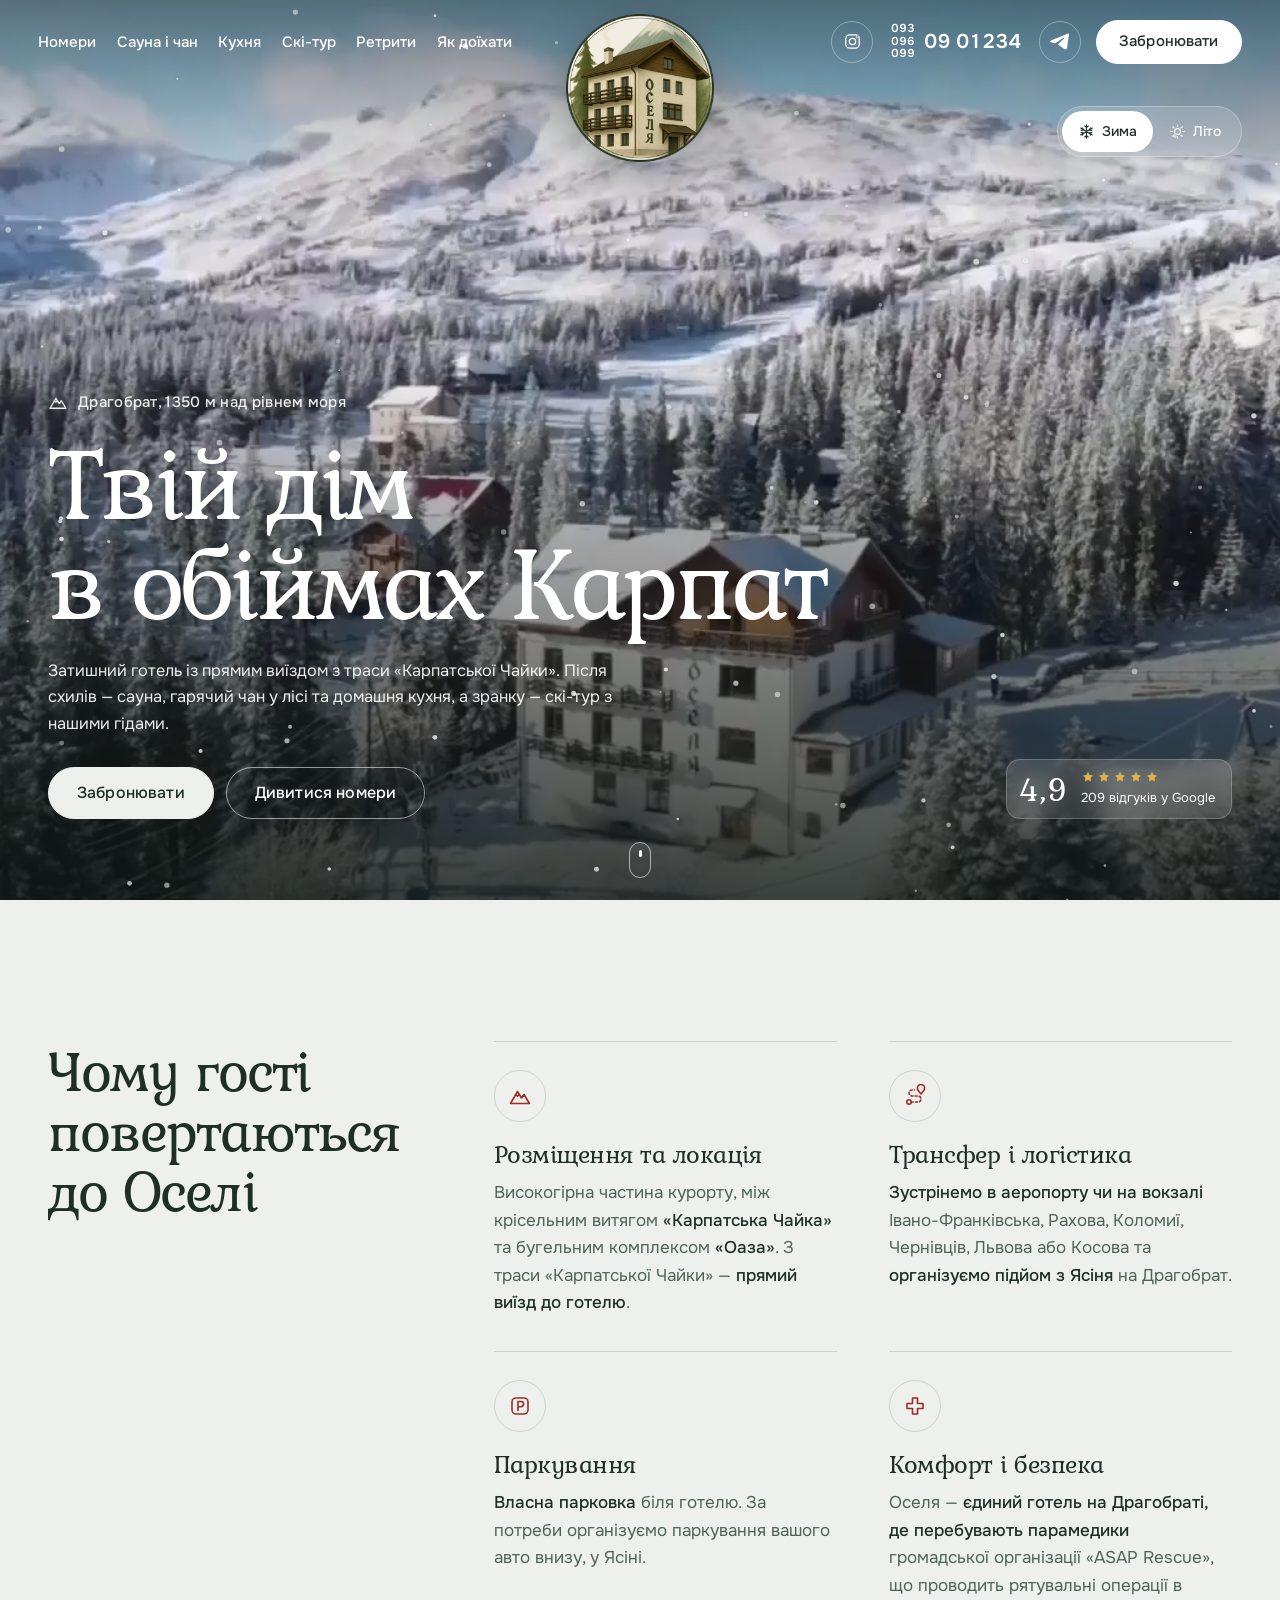
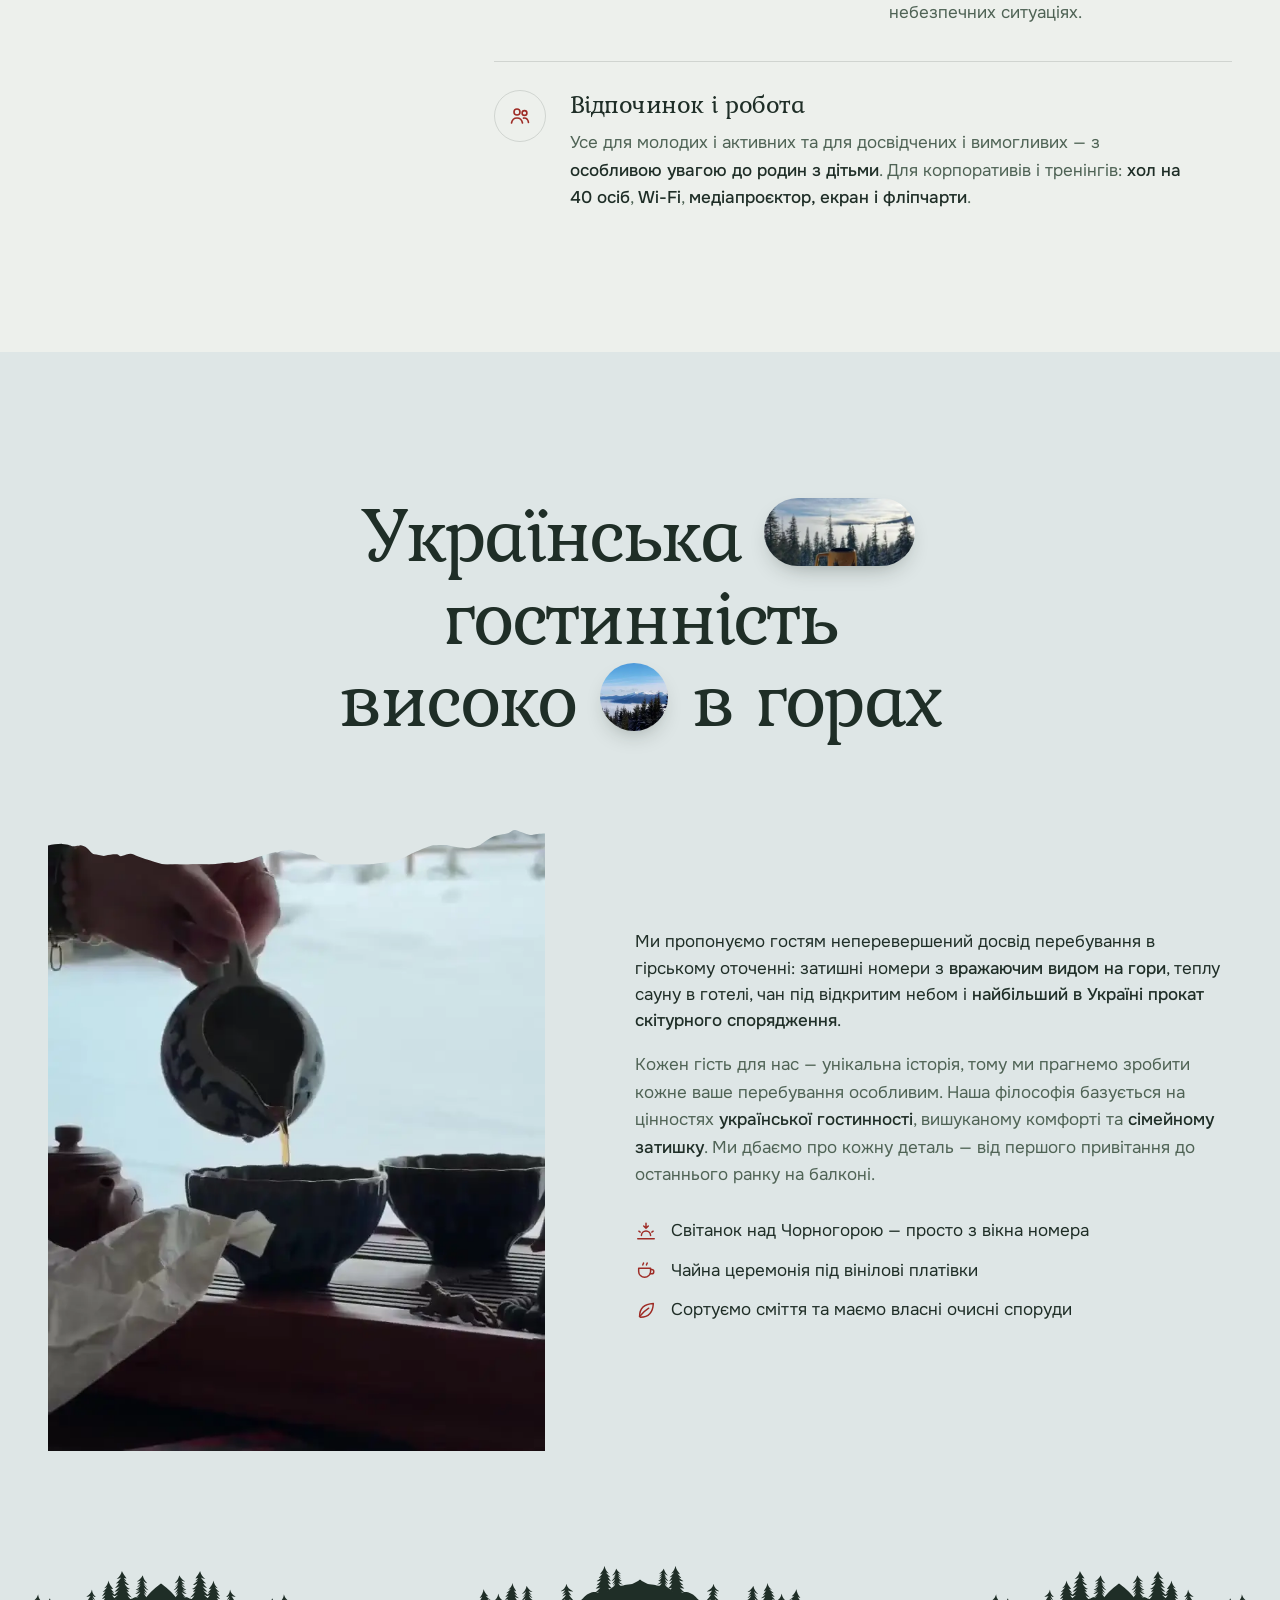
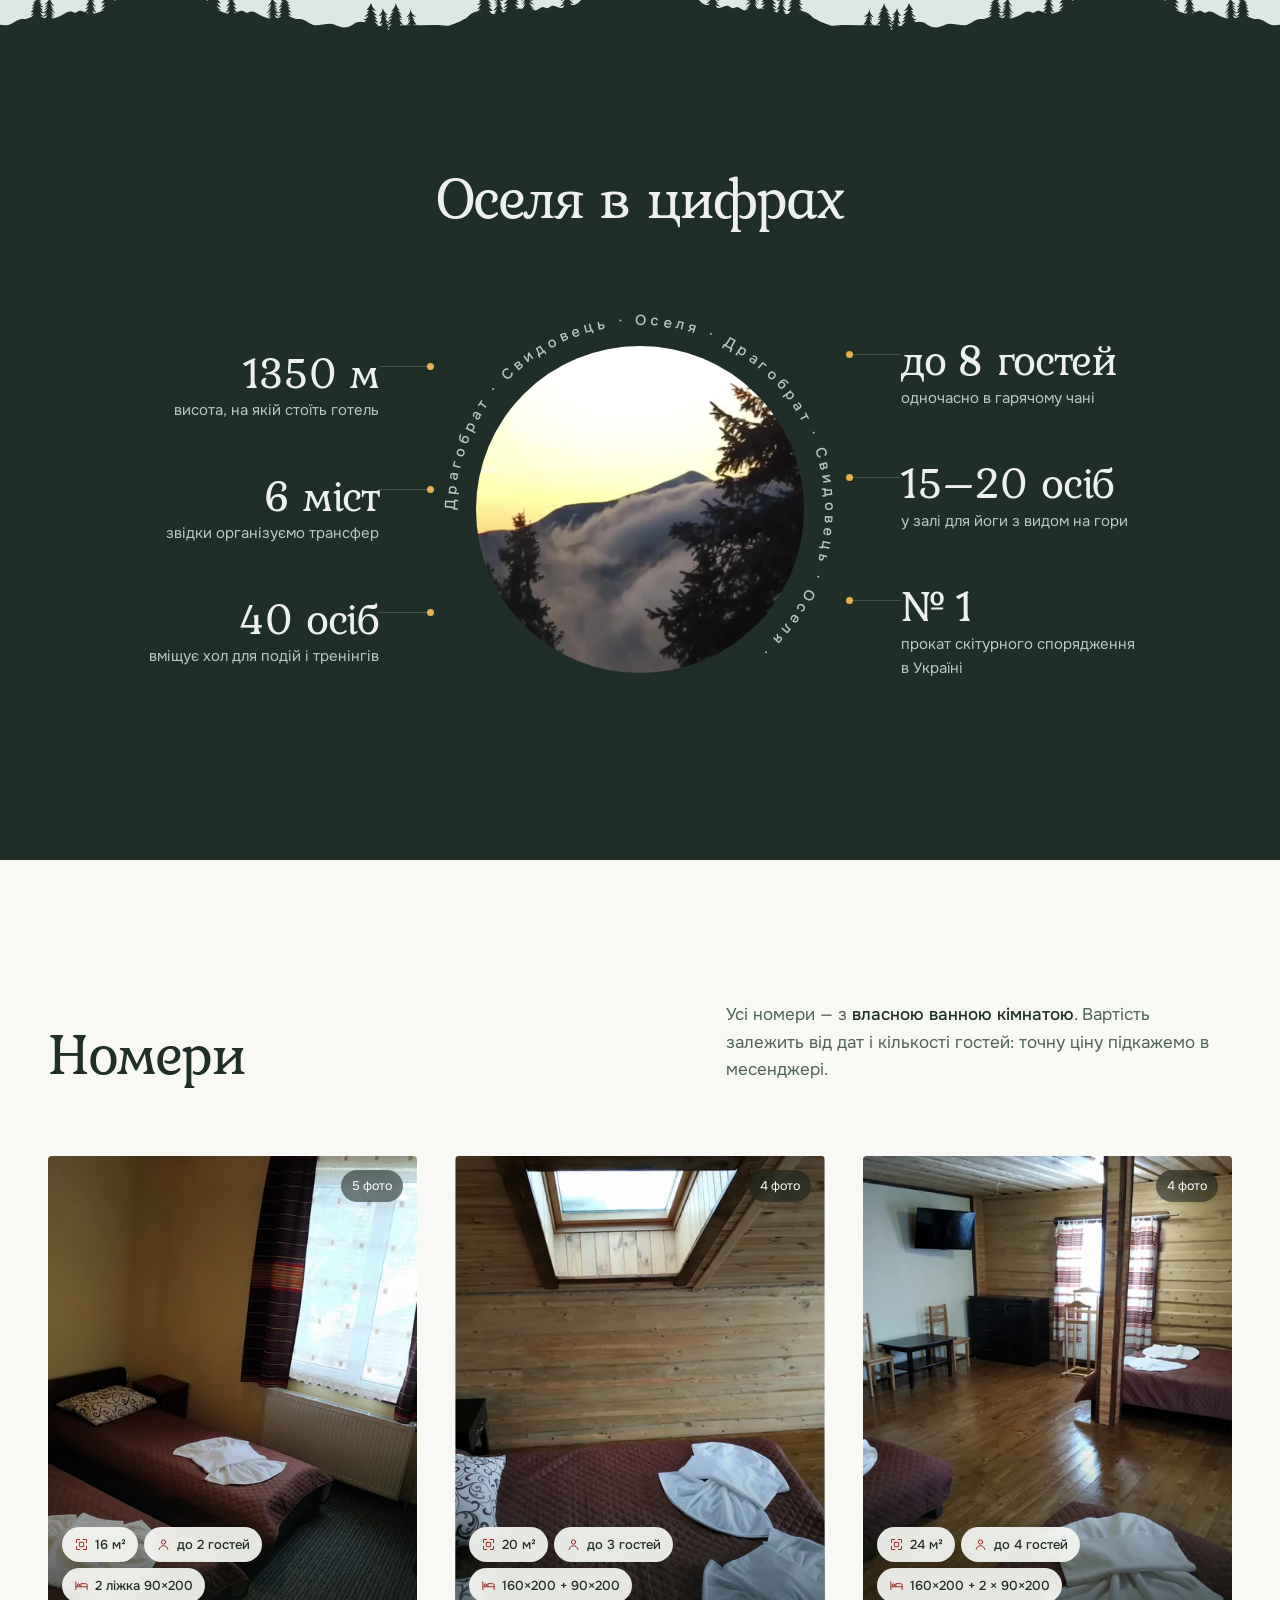
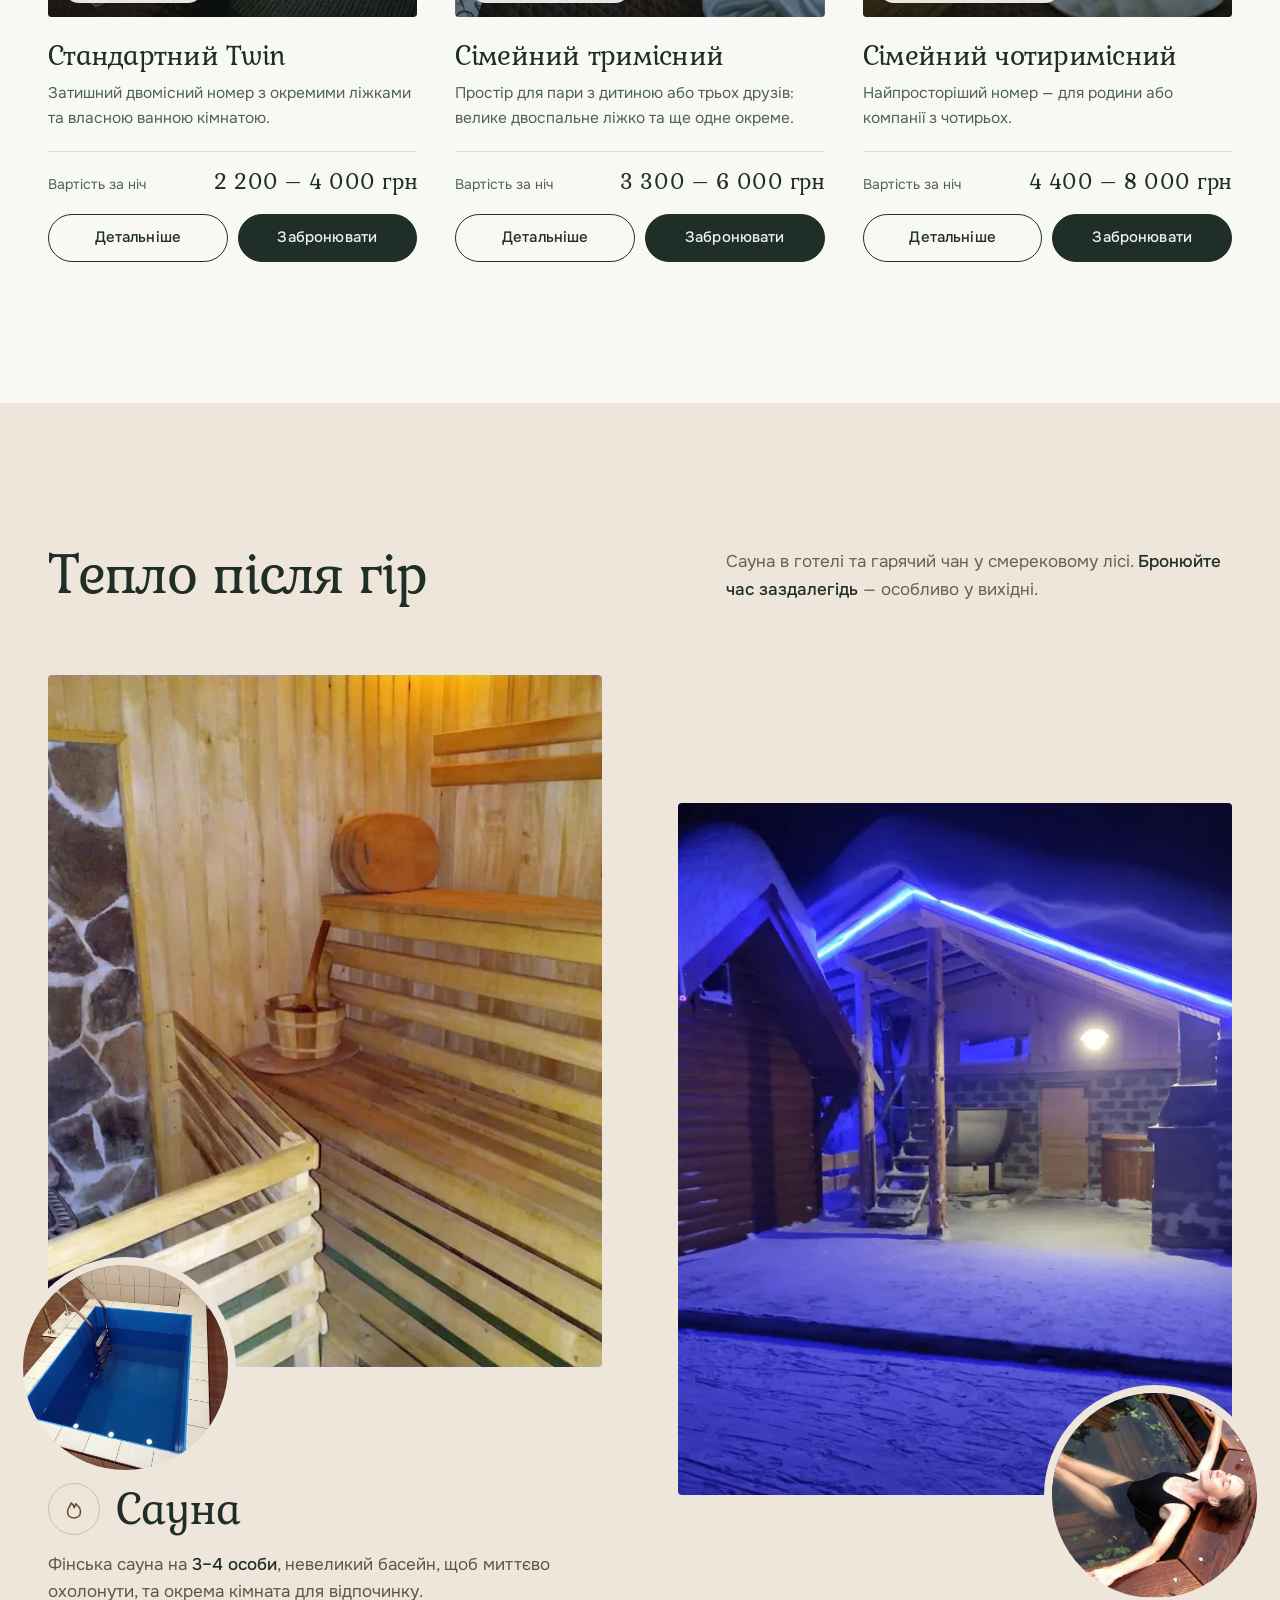
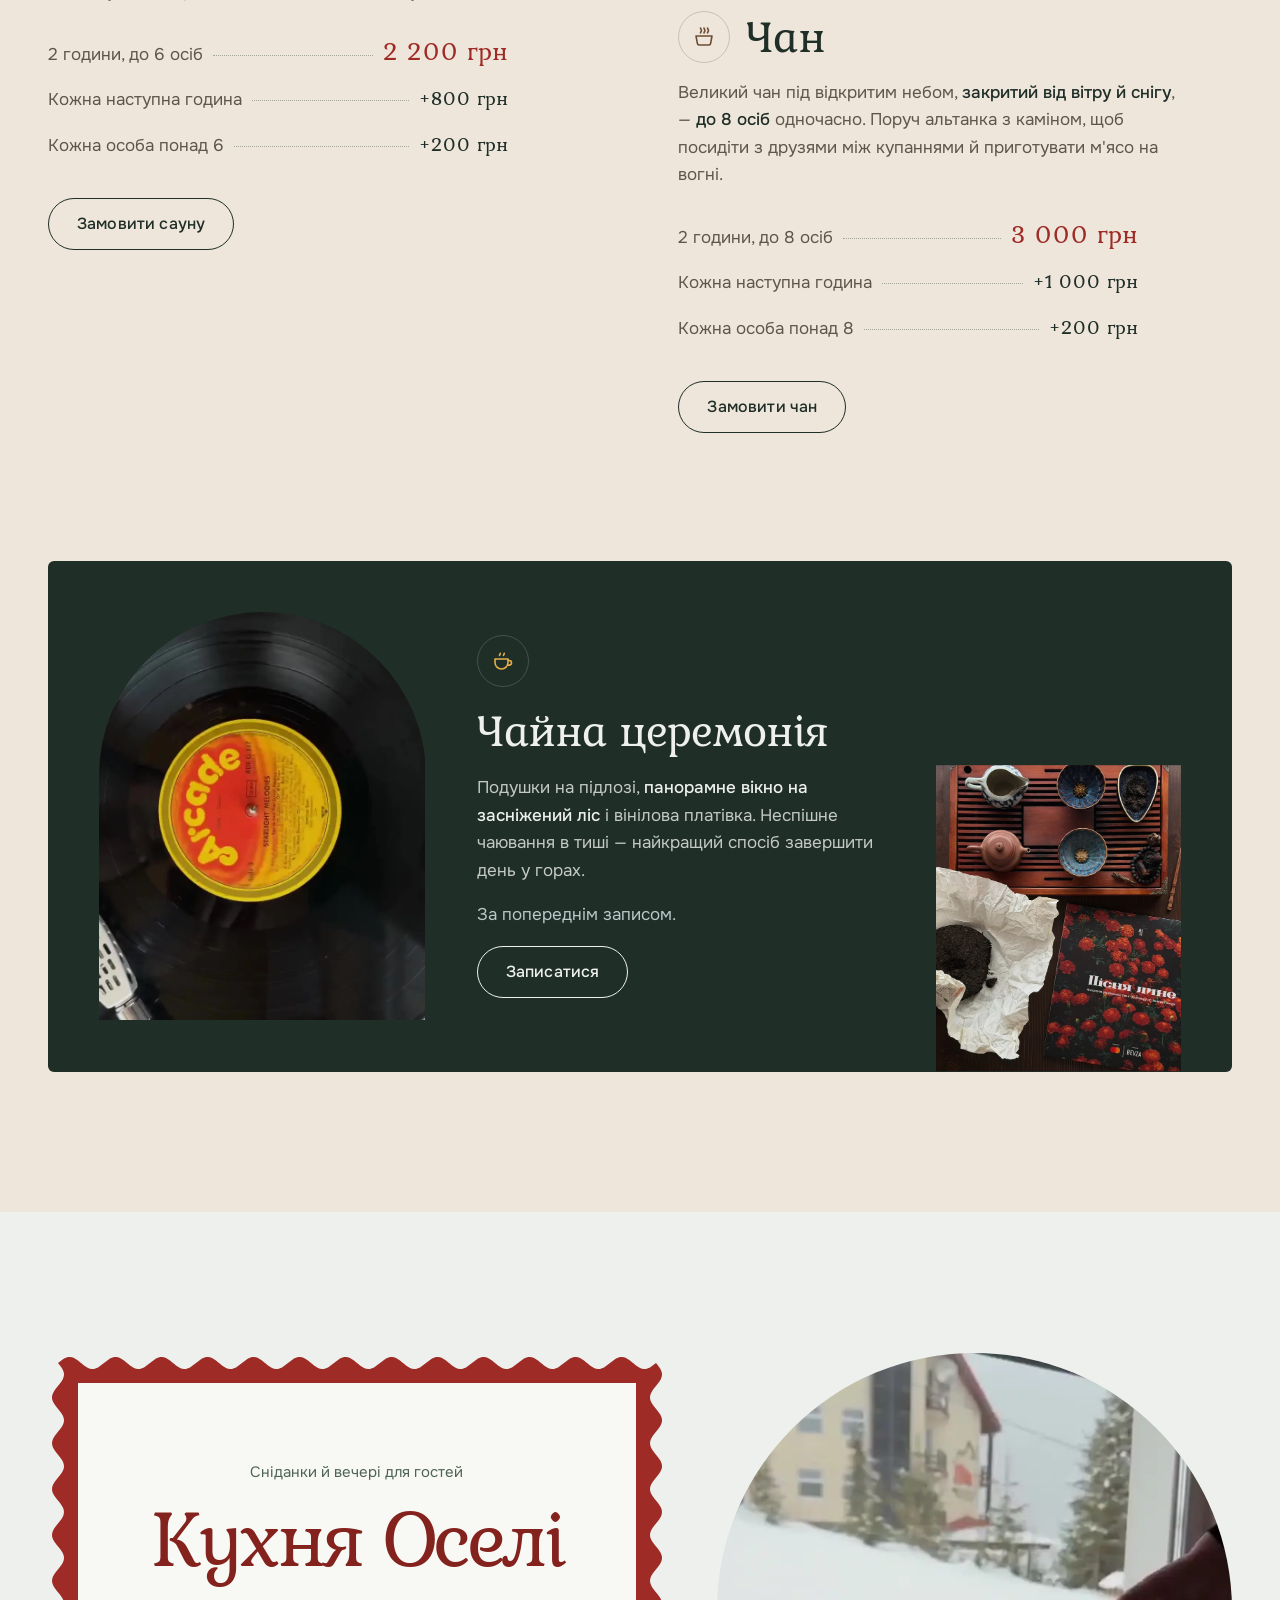
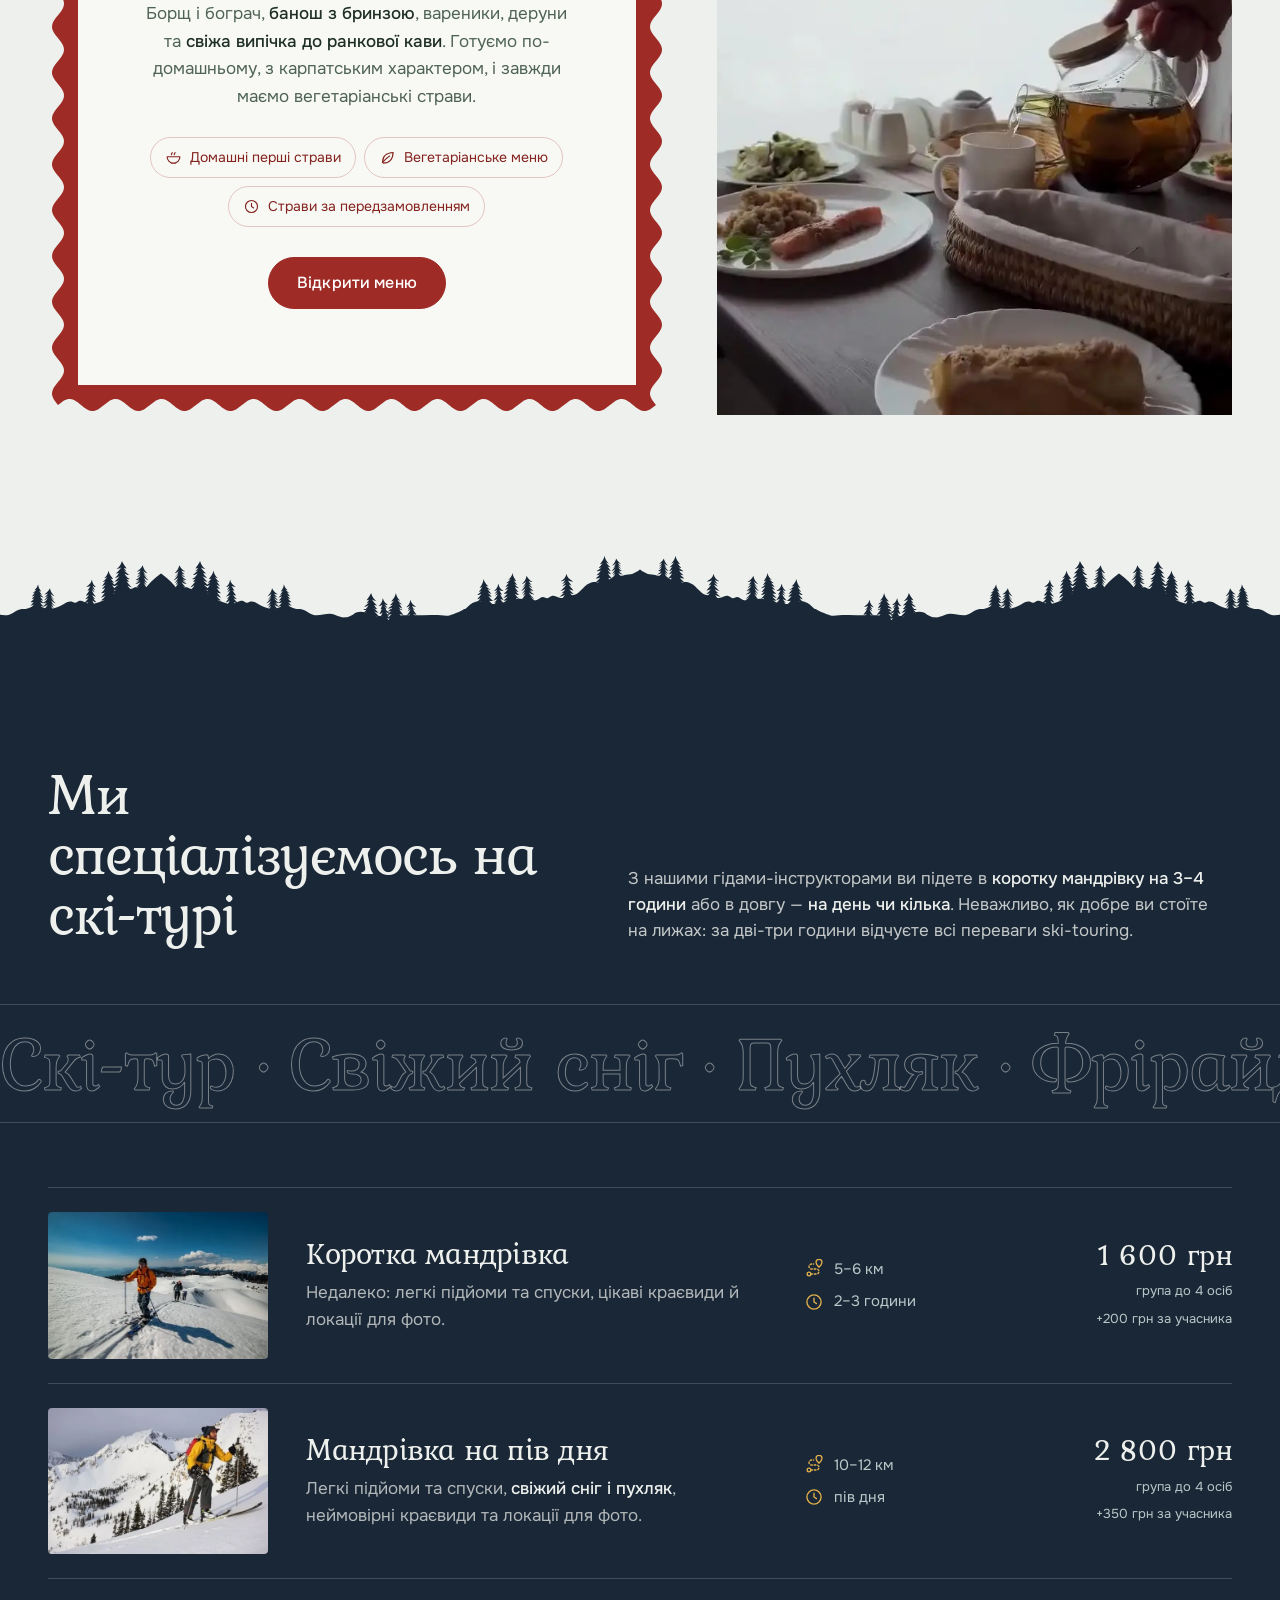
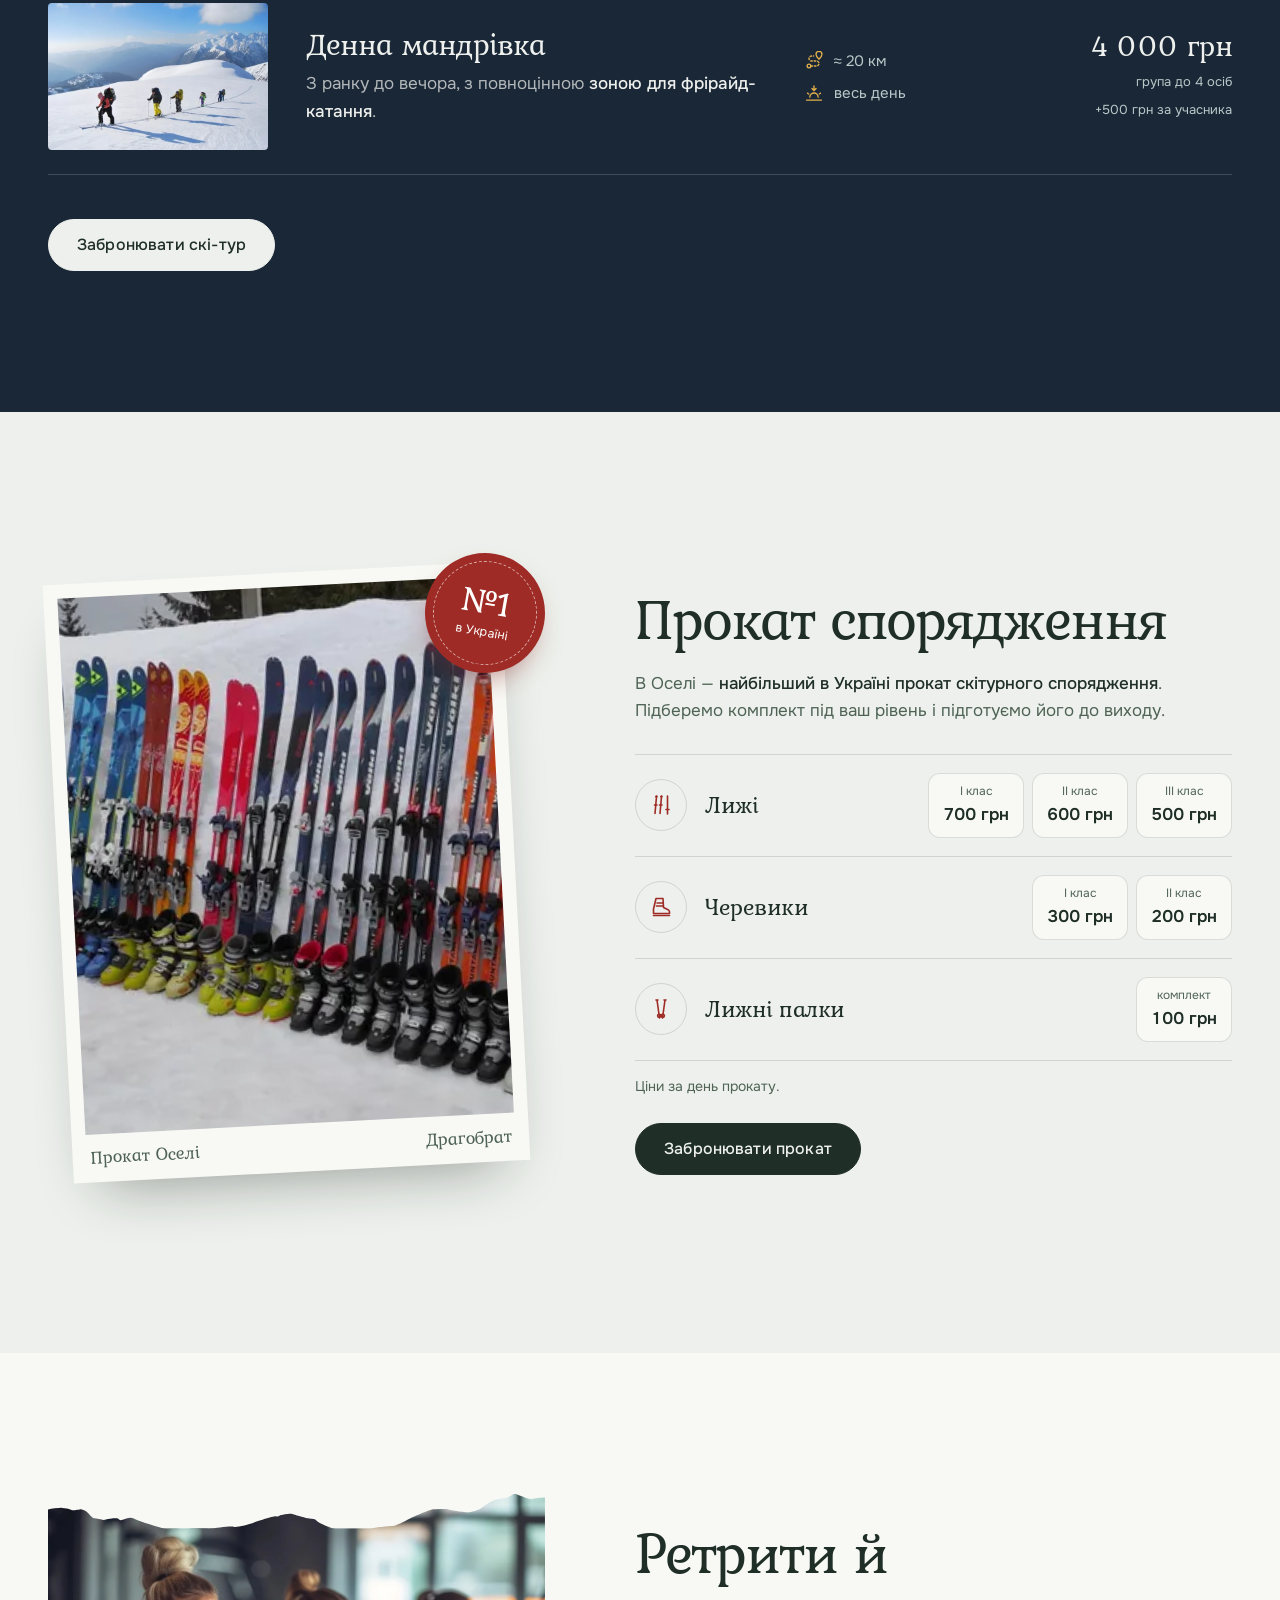
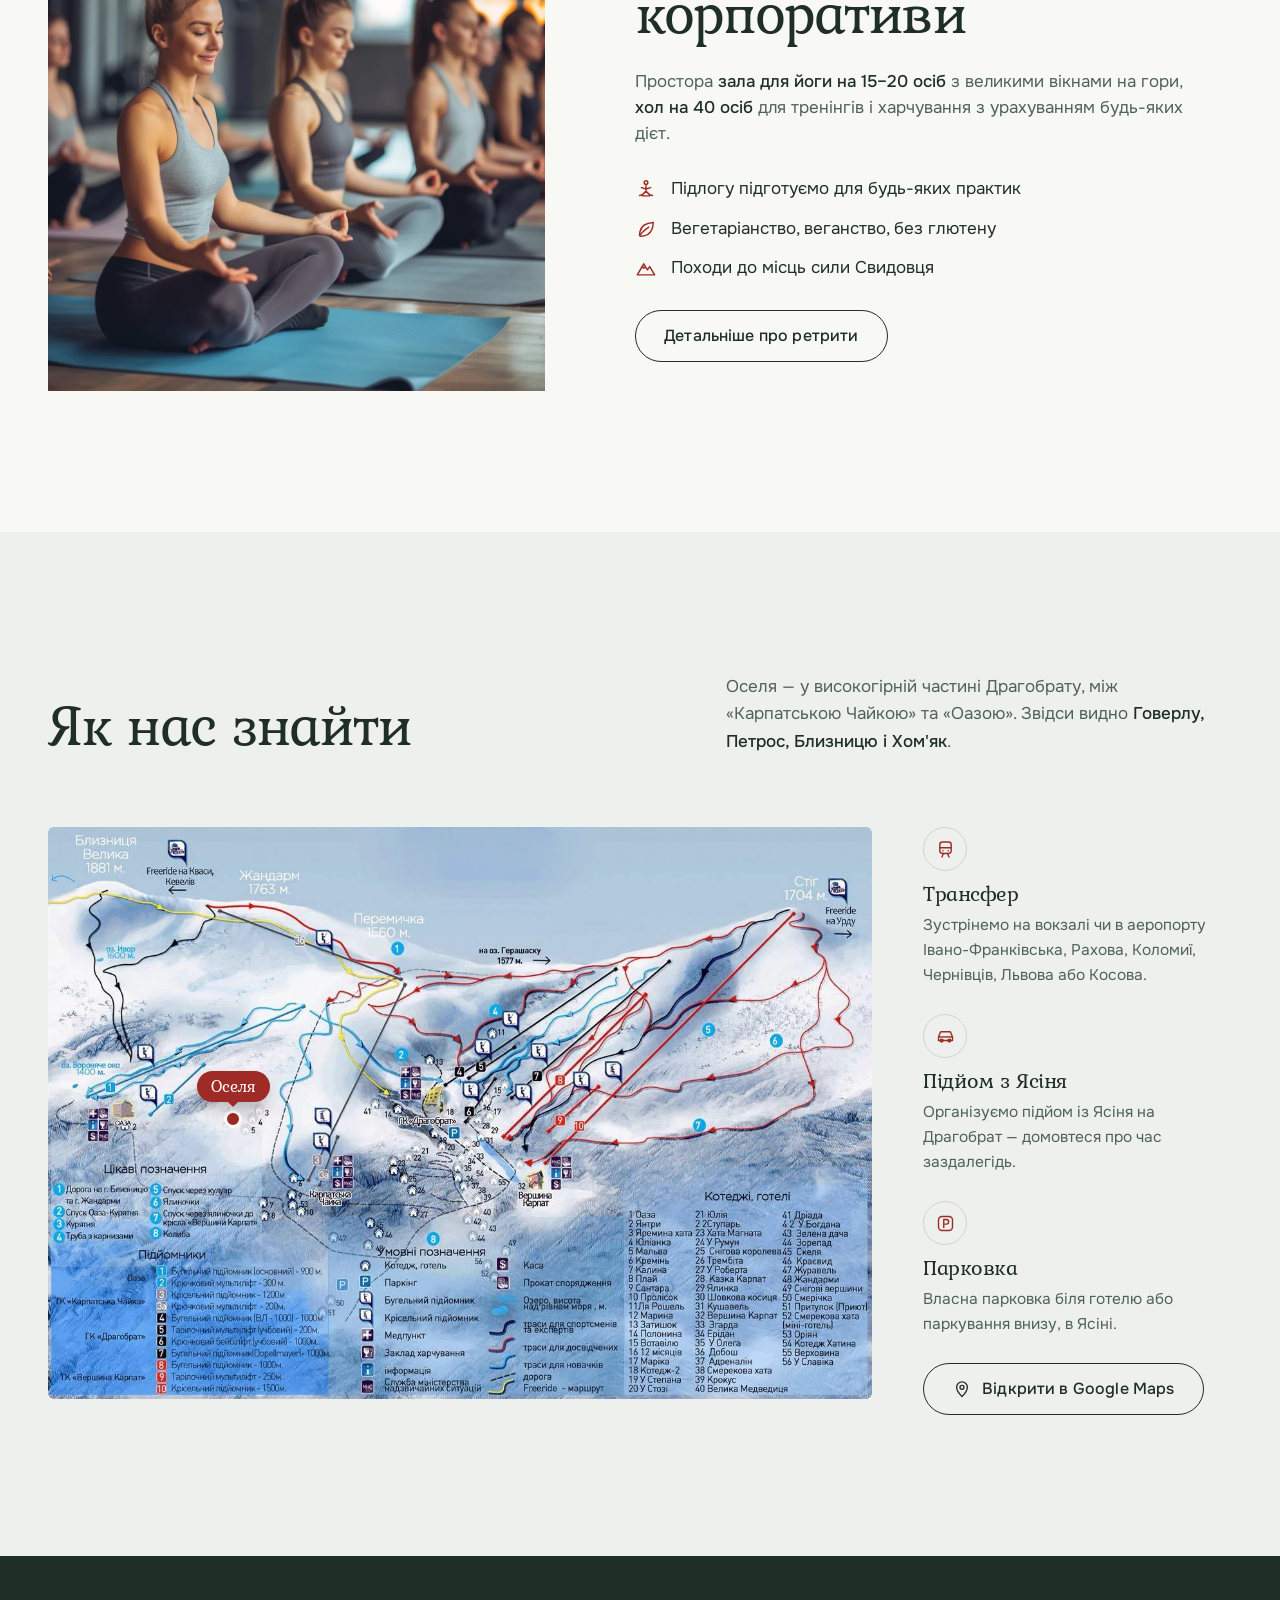
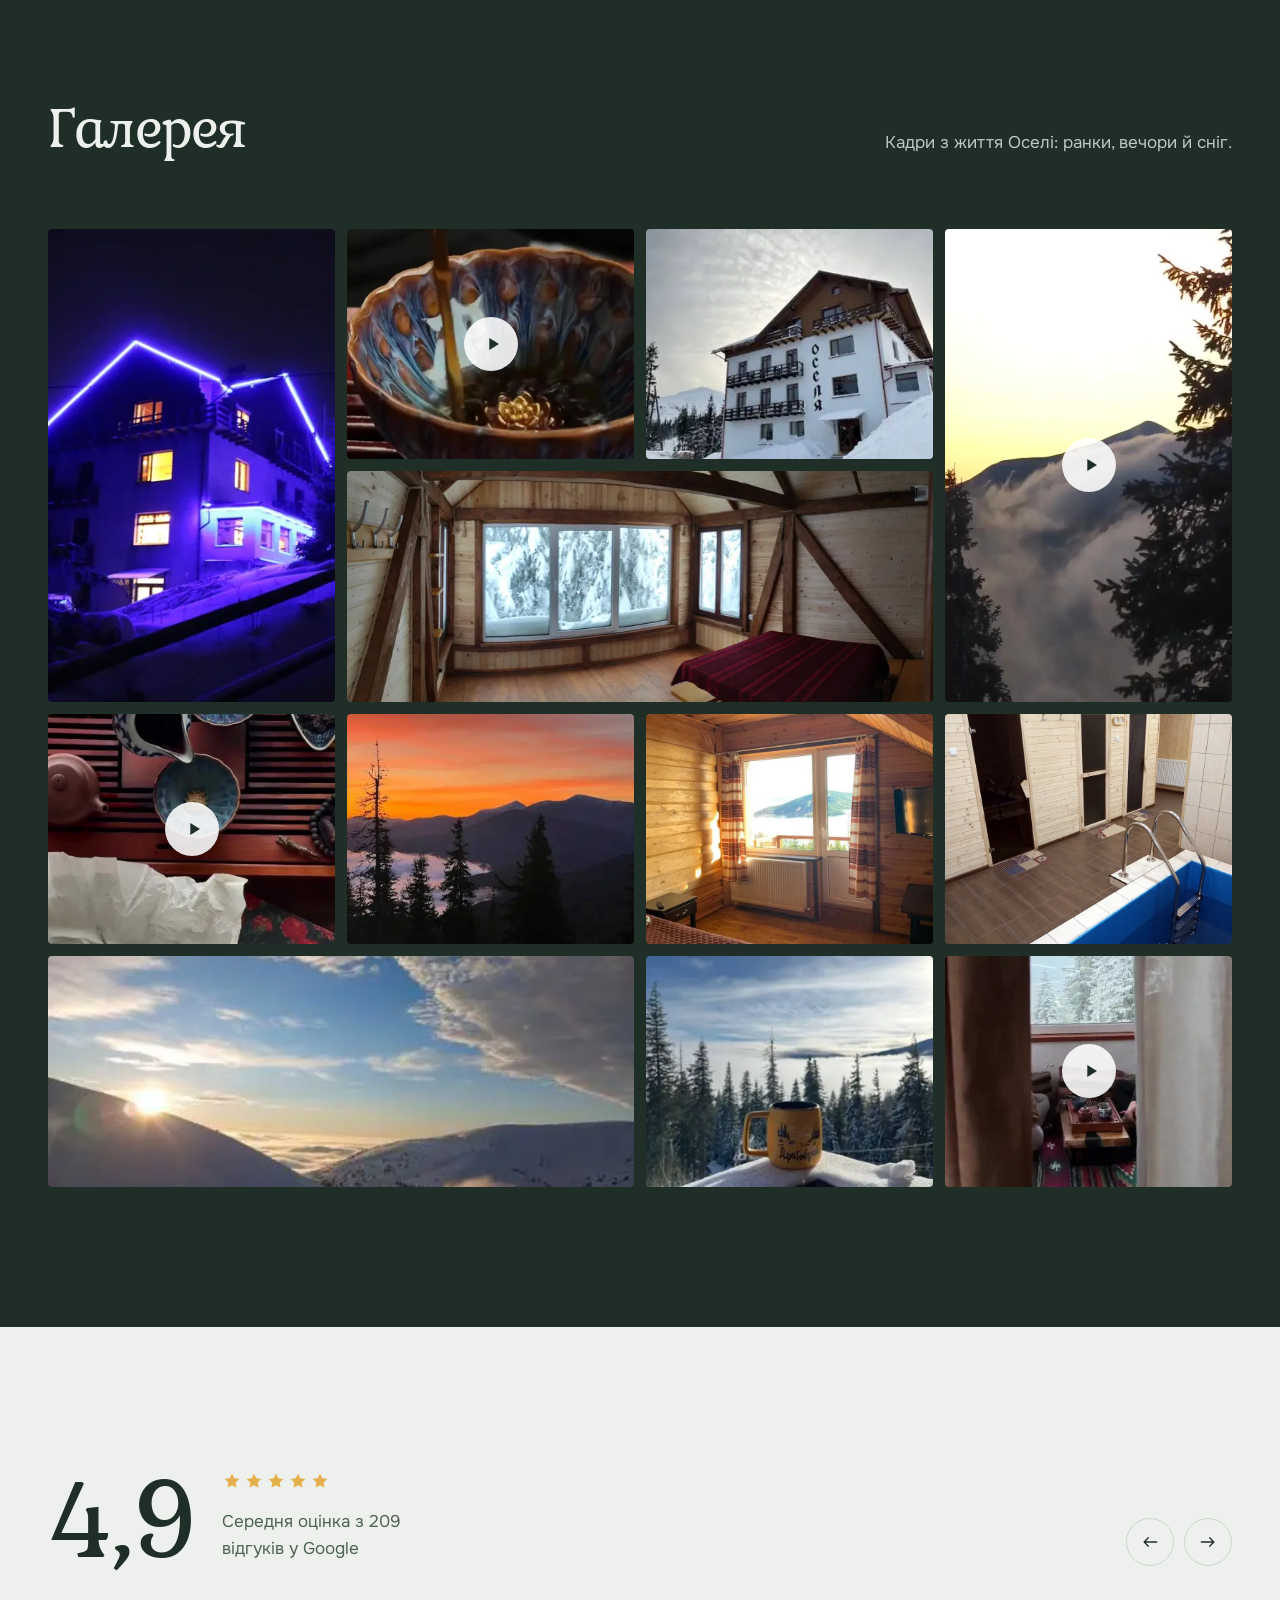
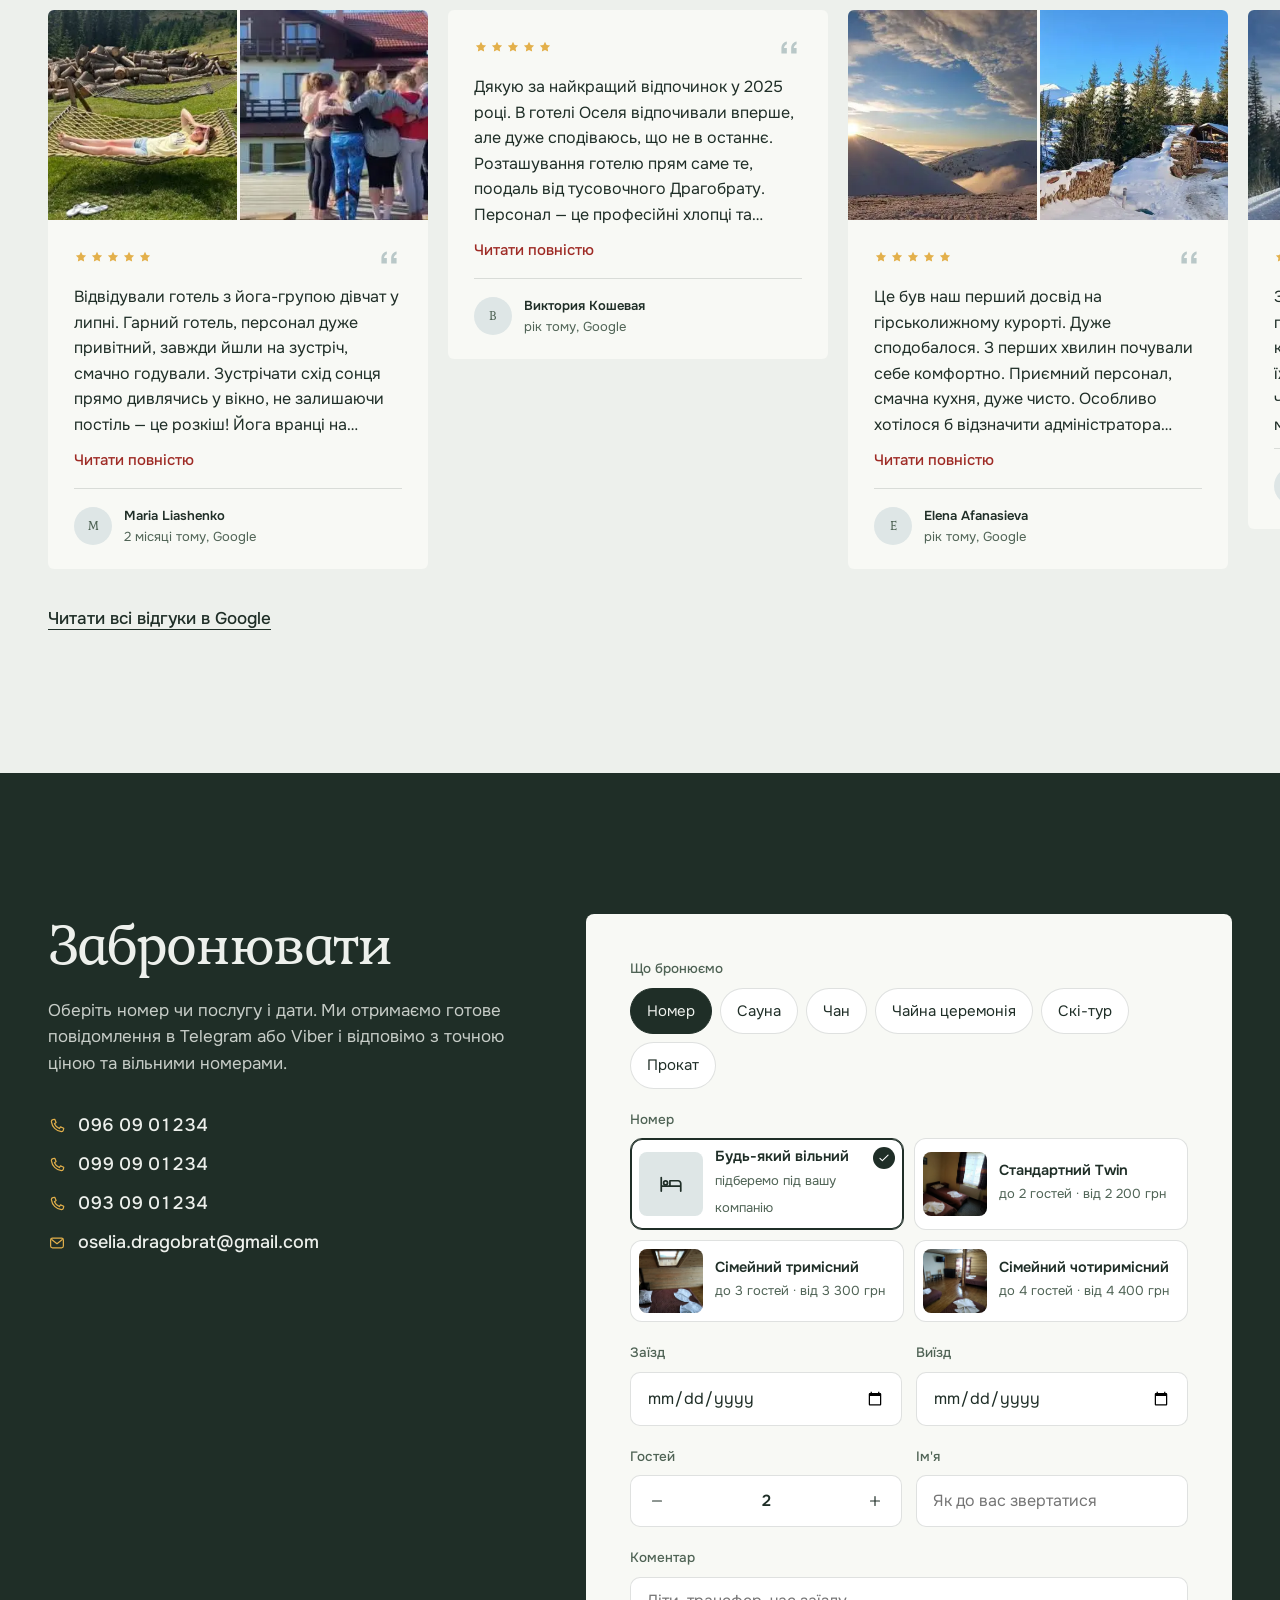
==== commit 877dc054: "Друга версія: новий хедер, бокова панель номерів, цифри, прокат, хвиляста рамка кухні, меню з іконка" ====
--- a/index.html
+++ b/index.html
@@ -1,10 +1,10 @@
 <!doctype html>
-<html lang="uk">
+<html lang="uk" data-season="winter">
 <head>
 <meta charset="utf-8">
 <meta name="viewport" content="width=device-width, initial-scale=1, viewport-fit=cover">
 <title>Оселя — готель на Драгобраті, 1350 м</title>
-<meta name="description" content="Затишний готель на Драгобраті з прямим виходом на трасу «Карпатської Чайки». Номери з видом на гори, сауна, чан, домашня кухня та найбільший в Україні прокат скітурного спорядження.">
+<meta name="description" content="Затишний готель на Драгобраті з прямим виїздом з траси «Карпатської Чайки». Номери з видом на гори, сауна, чан, домашня кухня та найбільший в Україні прокат скітурного спорядження.">
 <meta name="theme-color" content="#1F2E27">
 <meta property="og:type" content="website">
 <meta property="og:title" content="Оселя — твій дім в обіймах Карпат">
@@ -15,42 +15,60 @@
 <link rel="preload" href="assets/fonts/kurale-cyrillic-400-normal.woff2" as="font" type="font/woff2" crossorigin>
 <link rel="preload" href="assets/fonts/onest-cyrillic-400-normal.woff2" as="font" type="font/woff2" crossorigin>
 <link rel="stylesheet" href="css/styles.css">
-<script>
-  // Сезон обирається до відмалювання сторінки, щоб не було «стрибка»
-  (function () {
-    var s = 'winter';
-    try {
-      var q = new URLSearchParams(location.search).get('season');
-      s = q === 'summer' || q === 'winter' ? q : (localStorage.getItem('oselia-season') || 'winter');
-    } catch (e) {}
-    document.documentElement.setAttribute('data-season', s);
-  })();
-</script>
 </head>
 <body>
-
 <svg class="sprite" aria-hidden="true">
+  <symbol id="i-telegram" viewBox="0 0 700 584"><path fill="currentColor" transform="translate(-50 -116.667)" d="M690.322,121.817C690.322,121.817 755.077,96.567 749.68,157.888C747.882,183.138 731.693,271.513 719.102,367.103L675.932,650.265C675.932,650.265 672.335,691.747 639.957,698.962C607.578,706.175 559.013,673.712 550.018,666.497C542.823,661.087 415.113,579.925 370.143,540.247C357.552,529.425 343.162,507.782 371.942,482.532L560.812,302.175C582.397,280.532 603.982,230.032 514.043,291.353L262.218,462.693C262.218,462.693 233.438,480.728 179.477,464.497L62.557,428.425C62.557,428.425 19.387,401.372 93.136,374.317C273.012,289.548 494.258,202.977 690.322,121.817Z"/></symbol>
+  <symbol id="i-viber" viewBox="-0.5 -0.45 23.6 24.9"><path fill="currentColor" d="M20.19,2.337C19.595,1.792 17.185,0.04 11.818,0.017C11.818,0.017 5.485,-0.362 2.4,2.469C0.684,4.185 0.083,6.698 0.014,9.815C-0.055,12.932 -0.132,18.774 5.499,20.362L5.504,20.362L5.499,22.781C5.499,22.781 5.462,23.761 6.106,23.958C6.884,24.202 7.344,23.456 8.089,22.654C8.497,22.213 9.059,21.567 9.486,21.074C10.086,21.133 10.782,21.166 11.487,21.166C13.314,21.166 15.089,20.941 16.785,20.517L16.635,20.549C17.413,20.296 21.815,19.733 22.527,13.892C23.271,7.862 22.173,4.058 20.19,2.337ZM20.842,13.452C20.235,18.327 16.669,18.637 16.013,18.847C14.581,19.211 12.937,19.419 11.244,19.419C10.758,19.419 10.276,19.402 9.799,19.368L9.863,19.372C9.863,19.372 7.425,22.311 6.666,23.075C6.418,23.323 6.145,23.303 6.15,22.808C6.15,22.485 6.169,18.79 6.169,18.79C1.402,17.468 1.678,12.492 1.734,9.893C1.79,7.294 2.278,5.158 3.731,3.724C6.343,1.357 11.72,1.708 11.72,1.708C16.263,1.727 18.438,3.096 18.944,3.555C20.618,4.99 21.471,8.422 20.842,13.451L20.842,13.452ZM14.331,9.664L14.331,9.678C14.331,9.846 14.195,9.982 14.027,9.982C13.864,9.982 13.731,9.854 13.724,9.693L13.724,9.692C13.728,9.65 13.731,9.6 13.731,9.551C13.731,8.75 13.082,8.101 12.281,8.101C12.251,8.101 12.221,8.102 12.192,8.104L12.196,8.104C12.035,8.095 11.908,7.963 11.908,7.801C11.908,7.633 12.044,7.497 12.212,7.497L12.229,7.497L12.228,7.497C12.248,7.496 12.273,7.496 12.297,7.496C13.423,7.496 14.335,8.408 14.335,9.534C14.335,9.58 14.333,9.626 14.33,9.671L14.33,9.665L14.331,9.664ZM15.282,10.195C15.329,8.207 14.087,6.651 11.729,6.477C11.57,6.466 11.446,6.334 11.446,6.174C11.446,6.006 11.582,5.87 11.75,5.87C11.757,5.87 11.765,5.87 11.772,5.871L11.771,5.871L11.788,5.871C14.055,5.871 15.894,7.709 15.894,9.977C15.894,10.058 15.892,10.139 15.887,10.219L15.888,10.208C15.884,10.373 15.75,10.504 15.585,10.504C15.417,10.504 15.281,10.368 15.281,10.2L15.281,10.192L15.282,10.195ZM17.482,10.824L17.482,10.826C17.482,10.994 17.346,11.13 17.178,11.13C17.01,11.13 16.876,10.995 16.875,10.829C16.851,7.007 14.302,4.926 11.213,4.904C11.045,4.904 10.91,4.768 10.91,4.601C10.91,4.434 11.046,4.298 11.213,4.298C14.672,4.322 17.452,6.709 17.48,10.823L17.482,10.824ZM16.957,15.422L16.957,15.431C16.451,16.322 15.504,17.306 14.529,16.992L14.52,16.978C12.688,16.294 11.104,15.4 9.689,14.299L9.73,14.329C8.987,13.737 8.334,13.084 7.761,12.366L7.742,12.341C7.233,11.703 6.756,10.989 6.34,10.235L6.3,10.156C5.843,9.41 5.43,8.548 5.107,7.643L5.077,7.545C4.763,6.57 5.742,5.623 6.638,5.117L6.647,5.117C6.777,5.034 6.935,4.984 7.105,4.984C7.372,4.984 7.61,5.107 7.767,5.298L7.768,5.3C7.768,5.3 8.349,5.993 8.598,6.336C8.832,6.655 9.147,7.166 9.31,7.451C9.404,7.598 9.459,7.778 9.459,7.971C9.459,8.259 9.335,8.518 9.137,8.697L9.136,8.698L8.574,9.148C8.419,9.298 8.323,9.508 8.323,9.74C8.323,9.763 8.324,9.785 8.326,9.807L8.326,9.804C8.905,11.707 10.374,13.176 12.236,13.745L12.278,13.756C12.297,13.758 12.32,13.759 12.342,13.759C12.574,13.759 12.784,13.663 12.934,13.509L13.384,12.947C13.564,12.748 13.823,12.624 14.111,12.624C14.304,12.624 14.483,12.68 14.635,12.776L14.631,12.774C15.444,13.237 16.147,13.746 16.788,14.323L16.777,14.313C16.969,14.467 17.09,14.702 17.09,14.965C17.09,15.134 17.04,15.291 16.953,15.423L16.955,15.42L16.957,15.422Z"/></symbol>
   <symbol id="i-phone" viewBox="0 0 24 24"><path d="M6.6 3.5 9 3l1.8 4.3-2.2 1.6a12 12 0 0 0 6.5 6.5l1.6-2.2L21 15l-.5 2.4a2.6 2.6 0 0 1-2.6 2.1A15.4 15.4 0 0 1 4.5 6.1 2.6 2.6 0 0 1 6.6 3.5Z" fill="none" stroke="currentColor" stroke-width="1.6" stroke-linejoin="round"/></symbol>
-  <symbol id="i-telegram" viewBox="0 0 24 24"><path d="M21.4 4.2 2.9 11.3c-1 .4-1 1.5.1 1.8l4.6 1.4 1.8 5.5c.2.7 1.1.9 1.6.4l2.6-2.4 4.8 3.5c.7.5 1.6.1 1.8-.7l3-14.6c.2-1-.8-1.8-1.8-1.4ZM9.6 14.2l8.6-7.7-6.9 9-.3 3-1.4-4.3Z" fill="currentColor"/></symbol>
-  <symbol id="i-viber" viewBox="0 0 24 24"><path d="M12 2.5c-4.6 0-8.3 2.8-8.3 7.6 0 2.7 1 4.6 2.8 5.8v3.6c0 .5.6.8 1 .4l2.6-2.7c.6.1 1.2.1 1.9.1 4.6 0 8.3-2.8 8.3-7.2S16.6 2.5 12 2.5Z" fill="none" stroke="currentColor" stroke-width="1.6" stroke-linejoin="round"/><path d="M9.2 7.3c.3-.2.7-.2.9.1l.8 1.2c.2.3.1.7-.1.9l-.4.3c.4 1 1.2 1.9 2.2 2.4l.4-.4c.2-.3.6-.3.9-.1l1.2.8c.3.2.4.6.1.9-.6.8-1.5 1-2.4.6a7.4 7.4 0 0 1-4-4.1c-.3-.9 0-1.8.4-2.6Z" fill="currentColor"/></symbol>
-  <symbol id="i-instagram" viewBox="0 0 24 24"><rect x="3.5" y="3.5" width="17" height="17" rx="5" fill="none" stroke="currentColor" stroke-width="1.6"/><circle cx="12" cy="12" r="4" fill="none" stroke="currentColor" stroke-width="1.6"/><circle cx="17.2" cy="6.8" r="1.1" fill="currentColor"/></symbol>
+  <symbol id="i-instagram" viewBox="0 0 24 24"><g fill="none" stroke="currentColor" stroke-width="1.6"><rect x="3.5" y="3.5" width="17" height="17" rx="5"/><circle cx="12" cy="12" r="4"/></g><circle cx="17.2" cy="6.8" r="1.1" fill="currentColor"/></symbol>
   <symbol id="i-facebook" viewBox="0 0 24 24"><path d="M13.5 21v-7.4h2.6l.4-3h-3V8.7c0-.9.3-1.5 1.5-1.5h1.6V4.5c-.3 0-1.2-.1-2.3-.1-2.3 0-3.8 1.4-3.8 3.9v2.3H7.9v3h2.6V21h3Z" fill="currentColor"/></symbol>
   <symbol id="i-youtube" viewBox="0 0 24 24"><path d="M21.2 7.6a2.5 2.5 0 0 0-1.8-1.8C17.9 5.4 12 5.4 12 5.4s-5.9 0-7.4.4a2.5 2.5 0 0 0-1.8 1.8C2.4 9.1 2.4 12 2.4 12s0 2.9.4 4.4c.2.9.9 1.6 1.8 1.8 1.5.4 7.4.4 7.4.4s5.9 0 7.4-.4c.9-.2 1.6-.9 1.8-1.8.4-1.5.4-4.4.4-4.4s0-2.9-.4-4.4ZM10.1 14.8V9.2l4.9 2.8-4.9 2.8Z" fill="currentColor"/></symbol>
+  <symbol id="i-mail" viewBox="0 0 24 24"><g fill="none" stroke="currentColor" stroke-width="1.6" stroke-linejoin="round"><rect x="3.5" y="5.5" width="17" height="13" rx="2.5"/><path d="m4.5 7 7.5 6 7.5-6"/></g></symbol>
   <symbol id="i-snow" viewBox="0 0 24 24"><g fill="none" stroke="currentColor" stroke-width="1.6" stroke-linecap="round"><path d="M12 2.5v19M3.8 7.2l16.4 9.6M3.8 16.8l16.4-9.6"/><path d="m9.5 4.2 2.5 2 2.5-2M9.5 19.8l2.5-2 2.5 2M4.4 10.4l3.1-.6-1-3M19.6 13.6l-3.1.6 1 3M4.4 13.6l3.1.6-1 3M19.6 10.4l-3.1-.6 1-3"/></g></symbol>
   <symbol id="i-sun" viewBox="0 0 24 24"><g fill="none" stroke="currentColor" stroke-width="1.6" stroke-linecap="round"><circle cx="12" cy="12" r="4.2"/><path d="M12 2.5v2.4M12 19.1v2.4M2.5 12h2.4M19.1 12h2.4M5.3 5.3l1.7 1.7M17 17l1.7 1.7M5.3 18.7 7 17M17 7l1.7-1.7"/></g></symbol>
   <symbol id="i-star" viewBox="0 0 24 24"><path d="m12 3 2.7 5.6 6.1.9-4.4 4.3 1 6.1L12 17l-5.4 2.9 1-6.1-4.4-4.3 6.1-.9L12 3Z" fill="currentColor"/></symbol>
   <symbol id="i-arrow" viewBox="0 0 24 24"><path d="M4 12h15m-5-5 5 5-5 5" fill="none" stroke="currentColor" stroke-width="1.6" stroke-linecap="round" stroke-linejoin="round"/></symbol>
   <symbol id="i-close" viewBox="0 0 24 24"><path d="m6 6 12 12M18 6 6 18" fill="none" stroke="currentColor" stroke-width="1.6" stroke-linecap="round"/></symbol>
   <symbol id="i-play" viewBox="0 0 24 24"><path d="M8 5.5v13l10.5-6.5L8 5.5Z" fill="currentColor"/></symbol>
-  <symbol id="i-pin" viewBox="0 0 24 24"><path d="M12 21s-6.5-6.2-6.5-11a6.5 6.5 0 1 1 13 0C18.5 14.8 12 21 12 21Z" fill="none" stroke="currentColor" stroke-width="1.6"/><circle cx="12" cy="10" r="2.4" fill="none" stroke="currentColor" stroke-width="1.6"/></symbol>
-  <symbol id="i-ski" viewBox="0 0 24 24"><g fill="none" stroke="currentColor" stroke-width="1.6" stroke-linecap="round" stroke-linejoin="round"><path d="m3 20 9-15 9 15"/><path d="m8.5 11.2 2 1.4 1.5-1.6 1.5 1.6 2-1.4"/></g></symbol>
-  <symbol id="i-car" viewBox="0 0 24 24"><g fill="none" stroke="currentColor" stroke-width="1.6" stroke-linejoin="round"><path d="M4 16.5v-4l2-5.2c.2-.5.7-.8 1.2-.8h9.6c.5 0 1 .3 1.2.8l2 5.2v4H4Z"/><path d="M4 12.5h16"/><circle cx="7.6" cy="16.6" r="1.6"/><circle cx="16.4" cy="16.6" r="1.6"/></g></symbol>
-  <symbol id="i-parking" viewBox="0 0 24 24"><rect x="4" y="4" width="16" height="16" rx="4" fill="none" stroke="currentColor" stroke-width="1.6"/><path d="M10 17V7.5h3a2.6 2.6 0 0 1 0 5.2h-3" fill="none" stroke="currentColor" stroke-width="1.6" stroke-linejoin="round"/></symbol>
-  <symbol id="i-medic" viewBox="0 0 24 24"><path d="M9.5 4h5v5.5H20v5h-5.5V20h-5v-5.5H4v-5h5.5V4Z" fill="none" stroke="currentColor" stroke-width="1.6" stroke-linejoin="round"/></symbol>
-  <symbol id="i-people" viewBox="0 0 24 24"><g fill="none" stroke="currentColor" stroke-width="1.6" stroke-linecap="round"><circle cx="9" cy="8" r="3"/><path d="M3.5 19c.6-3.2 2.8-5 5.5-5s4.9 1.8 5.5 5"/><circle cx="16.5" cy="9" r="2.4"/><path d="M15.5 14.1c2.6-.3 4.5 1.3 5 4.4"/></g></symbol>
+  <symbol id="i-pin" viewBox="0 0 24 24"><g fill="none" stroke="currentColor" stroke-width="1.6"><path d="M12 21s-6.5-6.2-6.5-11a6.5 6.5 0 1 1 13 0C18.5 14.8 12 21 12 21Z"/><circle cx="12" cy="10" r="2.4"/></g></symbol>
+  <symbol id="i-check" viewBox="0 0 24 24"><path d="m5 12.5 4.2 4.2L19 7" fill="none" stroke="currentColor" stroke-width="1.8" stroke-linecap="round" stroke-linejoin="round"/></symbol>
   <symbol id="i-menu" viewBox="0 0 24 24"><path d="M4 8h16M4 16h16" fill="none" stroke="currentColor" stroke-width="1.6" stroke-linecap="round"/></symbol>
   <symbol id="i-minus" viewBox="0 0 24 24"><path d="M6 12h12" fill="none" stroke="currentColor" stroke-width="1.6" stroke-linecap="round"/></symbol>
   <symbol id="i-plus" viewBox="0 0 24 24"><path d="M6 12h12M12 6v12" fill="none" stroke="currentColor" stroke-width="1.6" stroke-linecap="round"/></symbol>
+  <symbol id="i-peak" viewBox="0 0 24 24"><g fill="none" stroke="currentColor" stroke-width="1.6" stroke-linecap="round" stroke-linejoin="round"><path d="m2.5 19.5 7-12 4 6.5 2.5-3.5 5.5 9z"/><path d="m7.6 10.8 1.9 1.4 1.7-1.6"/></g></symbol>
+  <symbol id="i-route" viewBox="0 0 24 24"><g fill="none" stroke="currentColor" stroke-width="1.6" stroke-linecap="round" stroke-linejoin="round"><circle cx="6" cy="18" r="2.2"/><path d="M18 9.8s-3.6-3.4-3.6-5.8a3.6 3.6 0 0 1 7.2 0c0 2.4-3.6 5.8-3.6 5.8Z"/><path d="M8.2 18H15a3 3 0 0 0 0-6H9a3 3 0 0 1 0-6h2.6" stroke-dasharray="2 2.2"/></g></symbol>
+  <symbol id="i-parking" viewBox="0 0 24 24"><g fill="none" stroke="currentColor" stroke-width="1.6" stroke-linejoin="round"><rect x="4" y="4" width="16" height="16" rx="4"/><path d="M10 17V7.5h3a2.6 2.6 0 0 1 0 5.2h-3"/></g></symbol>
+  <symbol id="i-medic" viewBox="0 0 24 24"><path d="M9.5 4h5v5.5H20v5h-5.5V20h-5v-5.5H4v-5h5.5V4Z" fill="none" stroke="currentColor" stroke-width="1.6" stroke-linejoin="round"/></symbol>
+  <symbol id="i-people" viewBox="0 0 24 24"><g fill="none" stroke="currentColor" stroke-width="1.6" stroke-linecap="round"><circle cx="9" cy="8" r="3"/><path d="M3.5 19c.6-3.2 2.8-5 5.5-5s4.9 1.8 5.5 5"/><circle cx="16.5" cy="9" r="2.4"/><path d="M15.5 14.1c2.6-.3 4.5 1.3 5 4.4"/></g></symbol>
+  <symbol id="i-area" viewBox="0 0 24 24"><g fill="none" stroke="currentColor" stroke-width="1.6" stroke-linecap="round" stroke-linejoin="round"><path d="M4 9V4h5M20 9V4h-5M4 15v5h5M20 15v5h-5"/><rect x="8.5" y="8.5" width="7" height="7" rx="1"/></g></symbol>
+  <symbol id="i-guests" viewBox="0 0 24 24"><g fill="none" stroke="currentColor" stroke-width="1.6" stroke-linecap="round"><circle cx="12" cy="8" r="3.4"/><path d="M5 20c.8-3.8 3.6-6 7-6s6.2 2.2 7 6"/></g></symbol>
+  <symbol id="i-bed" viewBox="0 0 24 24"><g fill="none" stroke="currentColor" stroke-width="1.6" stroke-linecap="round" stroke-linejoin="round"><path d="M3 18.5V6M3 14h18v4.5M21 14v-2.5a2.5 2.5 0 0 0-2.5-2.5H11v5"/><circle cx="7" cy="11" r="1.8"/></g></symbol>
+  <symbol id="i-bath" viewBox="0 0 24 24"><g fill="none" stroke="currentColor" stroke-width="1.6" stroke-linecap="round" stroke-linejoin="round"><path d="M3 12h18v2a5 5 0 0 1-5 5H8a5 5 0 0 1-5-5v-2ZM6 12V6.5a2 2 0 0 1 3.7-1M7 19l-1 1.5M17 19l1 1.5"/></g></symbol>
+  <symbol id="i-tv" viewBox="0 0 24 24"><g fill="none" stroke="currentColor" stroke-width="1.6" stroke-linecap="round" stroke-linejoin="round"><rect x="3" y="5" width="18" height="12" rx="2"/><path d="M8.5 20.5h7"/></g></symbol>
+  <symbol id="i-wifi" viewBox="0 0 24 24"><g fill="none" stroke="currentColor" stroke-width="1.6" stroke-linecap="round"><path d="M3 9.5a13 13 0 0 1 18 0M6 12.8a8.6 8.6 0 0 1 12 0M9 16a4.2 4.2 0 0 1 6 0"/><circle cx="12" cy="19" r=".9" fill="currentColor"/></g></symbol>
+  <symbol id="i-flame" viewBox="0 0 24 24"><path d="M12 21c-3.9 0-6.5-2.6-6.5-6.2 0-3.5 2.7-5.2 3.6-8.8 2 1.2 2.9 3 3 4.6 1-1 1.5-2.4 1.6-3.8 2.8 2 4.8 5 4.8 8 0 3.6-2.6 6.2-6.5 6.2Z" fill="none" stroke="currentColor" stroke-width="1.6" stroke-linejoin="round"/></symbol>
+  <symbol id="i-drop" viewBox="0 0 24 24"><path d="M12 3.5s6 6.4 6 10.8a6 6 0 0 1-12 0C6 9.9 12 3.5 12 3.5Z" fill="none" stroke="currentColor" stroke-width="1.6" stroke-linejoin="round"/></symbol>
+  <symbol id="i-tub" viewBox="0 0 24 24"><g fill="none" stroke="currentColor" stroke-width="1.6" stroke-linecap="round" stroke-linejoin="round"><path d="M4 11h16l-1.3 7.2a2 2 0 0 1-2 1.8H7.3a2 2 0 0 1-2-1.8L4 11Z"/><path d="M8.5 8c0-1 1-1.4 1-2.5S8.5 4 8.5 3M12 8c0-1 1-1.4 1-2.5S12 4 12 3M15.5 8c0-1 1-1.4 1-2.5s-1-1.5-1-2.5"/></g></symbol>
+  <symbol id="i-cup" viewBox="0 0 24 24"><g fill="none" stroke="currentColor" stroke-width="1.6" stroke-linecap="round" stroke-linejoin="round"><path d="M4 10h13v3.5a6.5 6.5 0 0 1-13 0V10Z"/><path d="M17 11.5h1.2a2.3 2.3 0 0 1 0 4.6H16.5M8.5 6.5c0-1 .8-1.3.8-2.2M12.5 6.5c0-1 .8-1.3.8-2.2"/></g></symbol>
+  <symbol id="i-leaf" viewBox="0 0 24 24"><g fill="none" stroke="currentColor" stroke-width="1.6" stroke-linecap="round" stroke-linejoin="round"><path d="M5 19c0-8.5 5.5-13.5 15-14-.5 9.5-5.5 15-14 15"/><path d="M5 19c3-3.5 6-6.5 10-9"/></g></symbol>
+  <symbol id="i-bowl" viewBox="0 0 24 24"><g fill="none" stroke="currentColor" stroke-width="1.6" stroke-linecap="round" stroke-linejoin="round"><path d="M3 11h18a9 9 0 0 1-18 0ZM9 20h6"/><path d="M9 8c0-1.2 1.2-1.6 1.2-3M13 8c0-1.2 1.2-1.6 1.2-3"/></g></symbol>
+  <symbol id="i-plate" viewBox="0 0 24 24"><g fill="none" stroke="currentColor" stroke-width="1.6" stroke-linecap="round"><circle cx="12" cy="12" r="5.5"/><path d="M3 4v5.5a1.5 1.5 0 0 0 3 0V4M4.5 11v9M21 4c-1.6.6-2.5 2.6-2.5 5.5 0 1 .6 1.5 1.5 1.5h1V20"/></g></symbol>
+  <symbol id="i-meat" viewBox="0 0 24 24"><g fill="none" stroke="currentColor" stroke-width="1.6" stroke-linecap="round" stroke-linejoin="round"><path d="M14.5 14.5c-3 3-8 2.7-9.6.3-1.6-2.4-.3-6.8 2.7-9.7 3-3 7.3-3.6 9.2-1.4 1.9 2.2.7 7.8-2.3 10.8Z"/><path d="m14.5 14.5 3.5 3.5M17.2 19.7a1.7 1.7 0 1 0 2.5-2.5 1.7 1.7 0 1 0-2.5 2.5Z"/></g></symbol>
+  <symbol id="i-fish" viewBox="0 0 24 24"><g fill="none" stroke="currentColor" stroke-width="1.6" stroke-linecap="round" stroke-linejoin="round"><path d="M2.5 12c2.6-3.6 6-5.4 9.5-5.4 3.6 0 6.3 2.2 8 5.4-1.7 3.2-4.4 5.4-8 5.4S5.1 15.6 2.5 12Z"/><path d="M20 12l2-3v6l-2-3"/><circle cx="7.5" cy="11" r=".9" fill="currentColor"/></g></symbol>
+  <symbol id="i-grain" viewBox="0 0 24 24"><g fill="none" stroke="currentColor" stroke-width="1.6" stroke-linecap="round" stroke-linejoin="round"><path d="M12 21V8"/><path d="M12 8c0-2.6 1.4-4.2 3-5 .3 2.6-.8 4.4-3 5ZM12 8c0-2.6-1.4-4.2-3-5-.3 2.6.8 4.4 3 5ZM12 13c1.8-2.4 3.8-3 5.6-2.5-.8 2.2-2.8 3.2-5.6 2.5ZM12 13c-1.8-2.4-3.8-3-5.6-2.5.8 2.2 2.8 3.2 5.6 2.5ZM12 18c1.8-2.4 3.8-3 5.6-2.5-.8 2.2-2.8 3.2-5.6 2.5ZM12 18c-1.8-2.4-3.8-3-5.6-2.5.8 2.2 2.8 3.2 5.6 2.5Z"/></g></symbol>
+  <symbol id="i-salad" viewBox="0 0 24 24"><g fill="none" stroke="currentColor" stroke-width="1.6" stroke-linecap="round" stroke-linejoin="round"><path d="M3 12h18a9 9 0 0 1-18 0Z"/><path d="M7 12c-.5-2.8 1-4.5 3.4-4.5M12 12c0-3 1.6-5.5 4.6-5.5M15.5 12c.4-1.5 1.6-2.4 3-2.4"/></g></symbol>
+  <symbol id="i-board" viewBox="0 0 24 24"><g fill="none" stroke="currentColor" stroke-width="1.6" stroke-linecap="round" stroke-linejoin="round"><rect x="2.5" y="9" width="16" height="9" rx="2"/><path d="M18.5 13.5h3"/><path d="M6 9l3-4 4 4M9.5 13a1 1 0 1 0 0 .1"/></g></symbol>
+  <symbol id="i-cake" viewBox="0 0 24 24"><g fill="none" stroke="currentColor" stroke-width="1.6" stroke-linecap="round" stroke-linejoin="round"><path d="M4 20.5h16V13a2 2 0 0 0-2-2H6a2 2 0 0 0-2 2v7.5Z"/><path d="M4 15.5c1.3 1 2.7 1 4 0s2.7-1 4 0 2.7 1 4 0 2.7-1 4 0M12 11V8M12 5.5c-.8-.8-.8-1.8 0-2.5.8.7.8 1.7 0 2.5Z"/></g></symbol>
+  <symbol id="i-clock" viewBox="0 0 24 24"><g fill="none" stroke="currentColor" stroke-width="1.6" stroke-linecap="round"><circle cx="12" cy="12" r="8.5"/><path d="M12 7.5V12l3 2"/></g></symbol>
+  <symbol id="i-ski" viewBox="0 0 24 24"><g fill="none" stroke="currentColor" stroke-width="1.6" stroke-linecap="round" stroke-linejoin="round"><path d="M7.5 3.5 6 20.5M12.5 3.5 11 20.5"/><path d="M6.8 3.6c.4-.6 1-.6 1.2 0M11.8 3.6c.4-.6 1-.6 1.2 0M5.5 12h2.5M10.5 12H13"/><path d="M18.5 3v18M17 16.5h3"/></g></symbol>
+  <symbol id="i-boot" viewBox="0 0 24 24"><g fill="none" stroke="currentColor" stroke-width="1.6" stroke-linecap="round" stroke-linejoin="round"><path d="M7 3.5h7l.5 9 4.6 2.2c.9.4 1.4 1.3 1.4 2.3v1.5H4.5V14L7 3.5Z"/><path d="M4.5 20.5h16M8 8h6M7.4 11h6.8"/></g></symbol>
+  <symbol id="i-poles" viewBox="0 0 24 24"><g fill="none" stroke="currentColor" stroke-width="1.6" stroke-linecap="round" stroke-linejoin="round"><path d="M8 3l2.5 18M16 3l-2.5 18M7 3h2M15 3h2"/><circle cx="10.2" cy="18.8" r="1.6"/><circle cx="13.8" cy="18.8" r="1.6"/></g></symbol>
+  <symbol id="i-sunrise" viewBox="0 0 24 24"><g fill="none" stroke="currentColor" stroke-width="1.6" stroke-linecap="round"><path d="M7 17a5 5 0 0 1 10 0M3 20.5h18M12 3.5V9M9.5 6.5 12 9l2.5-2.5M4.2 12.2l1.5 1M19.8 12.2l-1.5 1"/></g></symbol>
+  <symbol id="i-train" viewBox="0 0 24 24"><g fill="none" stroke="currentColor" stroke-width="1.6" stroke-linecap="round" stroke-linejoin="round"><rect x="5.5" y="3.5" width="13" height="13" rx="3"/><path d="M5.5 10h13M9 13.5h.1M15 13.5h.1M8 20.5l1.5-4M16 20.5l-1.5-4"/></g></symbol>
+  <symbol id="i-car" viewBox="0 0 24 24"><g fill="none" stroke="currentColor" stroke-width="1.6" stroke-linejoin="round"><path d="M4 16.5v-4l2-5.2c.2-.5.7-.8 1.2-.8h9.6c.5 0 1 .3 1.2.8l2 5.2v4H4Z"/><path d="M4 12.5h16"/><circle cx="7.6" cy="16.6" r="1.6"/><circle cx="16.4" cy="16.6" r="1.6"/></g></symbol>
+  <symbol id="i-yoga" viewBox="0 0 24 24"><g fill="none" stroke="currentColor" stroke-width="1.6" stroke-linecap="round" stroke-linejoin="round"><circle cx="12" cy="5" r="2"/><path d="M12 8.5v5M7 10.5l5 1.5 5-1.5M5 19c2.5-.2 4.3-1.2 7-4.5 2.7 3.3 4.5 4.3 7 4.5M8 19.5h8"/></g></symbol>
+  <symbol id="i-quote" viewBox="0 0 24 24"><path d="M10 7c-3 .6-5 3-5 6.2V18h5v-5H7.4c.2-1.8 1.2-3 2.6-3.6V7Zm9 0c-3 .6-5 3-5 6.2V18h5v-5h-2.6c.2-1.8 1.2-3 2.6-3.6V7Z" fill="currentColor"/></symbol>
 </svg>
 
 <a class="skip" href="#main">Перейти до змісту</a>
@@ -58,42 +76,44 @@
 <!-- ============ ХЕДЕР ============ -->
 <header class="hdr" data-hdr>
   <div class="hdr__bar">
-    <nav class="hdr__nav hdr__nav--left" aria-label="Розділи">
+    <nav class="hdr__nav" aria-label="Розділи">
       <a href="#rooms">Номери</a>
       <a href="#warmth">Сауна і чан</a>
       <a href="#kitchen">Кухня</a>
-      <a href="#mountains"><span data-only="winter">Скі-тур</span><span data-only="summer">Походи</span></a>
-    </nav>
-
-    <a class="hdr__logo" href="#top" aria-label="Оселя — на початок сторінки">
-      <img src="assets/logo/emblem_240.webp" srcset="assets/logo/emblem_240.webp 240w, assets/logo/emblem_480.webp 480w" sizes="132px" width="240" height="240" alt="Оселя">
-    </a>
-
-    <div class="hdr__nav hdr__nav--right">
+      <a href="#mountains">Скі-тур</a>
       <a href="retreat.html">Ретрити</a>
       <a href="#location">Як доїхати</a>
-      <div class="phone" data-phone>
-        <button class="phone__btn" type="button" aria-expanded="false" aria-controls="phone-pop" data-phone-btn>
-          <span class="phone__codes" aria-hidden="true"><span>093</span><span>096</span><span>099</span></span>
-          <span class="phone__num">09 01234</span>
-          <span class="sr">Телефони: 093, 096 або 099 і далі 09 01234</span>
-        </button>
-        <div class="phone__pop" id="phone-pop" hidden>
-          <a href="tel:+380960901234"><span>096 09 01234</span><small>Київстар</small></a>
-          <a href="tel:+380990901234"><span>099 09 01234</span><small>Vodafone</small></a>
-          <a href="tel:+380930901234"><span>093 09 01234</span><small>lifecell</small></a>
-          <div class="phone__msg">
-            <a href="https://t.me/oselia_dragobrat" target="_blank" rel="noopener"><svg><use href="#i-telegram"/></svg>Telegram</a>
-            <a href="viber://chat?number=%2B380960901234"><svg><use href="#i-viber"/></svg>Viber</a>
-          </div>
-        </div>
-      </div>
+    </nav>
+
+    <a class="hdr__logo" href="#top" aria-label="Оселя — на головну">
+      <img src="assets/logo/emblem_240.webp" srcset="assets/logo/emblem_240.webp 240w, assets/logo/emblem_480.webp 480w" sizes="148px" width="240" height="240" alt="Оселя">
+    </a>
+
+    <div class="hdr__right">
+      <a class="hdr__soc" href="https://www.instagram.com/oselia_dragobrat/" target="_blank" rel="noopener" aria-label="Instagram"><svg><use href="#i-instagram"/></svg></a>
+      <button class="phone" type="button" aria-expanded="false" aria-controls="phone-pop" data-phone-btn>
+        <span class="phone__codes" aria-hidden="true"><span>093</span><span>096</span><span>099</span></span>
+        <span class="phone__num" aria-hidden="true">09 01234</span>
+        <span class="sr">Телефони: 093, 096 або 099 і далі 09 01234</span>
+      </button>
+      <a class="hdr__soc" href="https://t.me/oselia_dragobrat" target="_blank" rel="noopener" aria-label="Telegram"><svg><use href="#i-telegram"/></svg></a>
       <a class="btn btn--sm hdr__cta" href="#booking">Забронювати</a>
     </div>
 
     <div class="hdr__mob">
-      <a class="hdr__icon" href="tel:+380960901234" aria-label="Подзвонити: 096 09 01234"><svg><use href="#i-phone"/></svg></a>
+      <button class="hdr__icon" type="button" aria-label="Подзвонити" aria-expanded="false" aria-controls="phone-pop" data-phone-btn><svg><use href="#i-phone"/></svg></button>
       <button class="hdr__icon" type="button" aria-label="Відкрити меню" aria-expanded="false" aria-controls="mnav" data-burger><svg><use href="#i-menu"/></svg></button>
+    </div>
+  </div>
+
+  <div class="phone__pop" id="phone-pop" hidden data-phone-pop>
+    <p class="phone__title">Зателефонуйте на зручний номер</p>
+    <a href="tel:+380960901234"><svg><use href="#i-phone"/></svg><span>096 09 01234</span><small>Київстар</small></a>
+    <a href="tel:+380990901234"><svg><use href="#i-phone"/></svg><span>099 09 01234</span><small>Vodafone</small></a>
+    <a href="tel:+380930901234"><svg><use href="#i-phone"/></svg><span>093 09 01234</span><small>lifecell</small></a>
+    <div class="phone__msg">
+      <a href="https://t.me/oselia_dragobrat" target="_blank" rel="noopener"><svg><use href="#i-telegram"/></svg>Telegram</a>
+      <a href="viber://chat?number=%2B380960901234"><svg><use href="#i-viber"/></svg>Viber</a>
     </div>
   </div>
 </header>
@@ -101,17 +121,15 @@
 <!-- Мобільне меню -->
 <div class="mnav" id="mnav" hidden data-mnav>
   <div class="mnav__top">
-    <div class="season" data-season-switch>
-      <button type="button" data-set-season="winter"><svg><use href="#i-snow"/></svg>Зима</button>
-      <button type="button" data-set-season="summer"><svg><use href="#i-sun"/></svg>Літо</button>
-    </div>
+    <img src="assets/logo/emblem_240.webp" width="64" height="64" alt="Оселя">
     <button class="hdr__icon" type="button" aria-label="Закрити меню" data-mnav-close><svg><use href="#i-close"/></svg></button>
   </div>
   <nav class="mnav__links" aria-label="Розділи">
     <a href="#rooms">Номери</a>
     <a href="#warmth">Сауна, чан і чайна церемонія</a>
     <a href="#kitchen">Кухня</a>
-    <a href="#mountains"><span data-only="winter">Скі-тур і прокат</span><span data-only="summer">Походи в гори</span></a>
+    <a href="#mountains">Скі-тур</a>
+    <a href="#rent">Прокат спорядження</a>
     <a href="retreat.html">Ретрити</a>
     <a href="#location">Як доїхати</a>
     <a href="#reviews">Відгуки</a>
@@ -121,49 +139,50 @@
     <a href="tel:+380990901234">099 09 01234</a>
     <a href="tel:+380930901234">093 09 01234</a>
   </div>
+  <div class="social social--light">
+    <a href="https://www.instagram.com/oselia_dragobrat/" target="_blank" rel="noopener" aria-label="Instagram"><svg><use href="#i-instagram"/></svg></a>
+    <a href="https://t.me/oselia_dragobrat" target="_blank" rel="noopener" aria-label="Telegram"><svg><use href="#i-telegram"/></svg></a>
+    <a href="viber://chat?number=%2B380960901234" aria-label="Viber"><svg><use href="#i-viber"/></svg></a>
+    <a href="https://www.facebook.com/oselia.dragobrat" target="_blank" rel="noopener" aria-label="Facebook"><svg><use href="#i-facebook"/></svg></a>
+    <a href="https://www.youtube.com/@oselia" target="_blank" rel="noopener" aria-label="YouTube"><svg><use href="#i-youtube"/></svg></a>
+  </div>
   <a class="btn btn--full" href="#booking">Забронювати</a>
 </div>
+
 
 <main id="main">
 
 <!-- ============ СТАРТОВИЙ ЕКРАН ============ -->
 <section class="hero" id="top">
   <div class="hero__media" aria-hidden="true">
-    <video class="hero__video" data-only="winter" autoplay muted loop playsinline preload="metadata"
+    <video class="hero__video" autoplay muted loop playsinline preload="metadata"
       poster="assets/img/poster-hero-desktop.webp"
       data-src-desktop="assets/video/hero-desktop.mp4" data-src-mobile="assets/video/hero-mobile.mp4"
       data-poster-mobile="assets/img/poster-hero-mobile.webp"></video>
-    <div class="hero__summer" data-only="summer">
-      <img src="assets/img/summer-1.webp" alt="" loading="lazy">
-      <img src="assets/img/summer-2.webp" alt="" loading="lazy">
-    </div>
+  </div>
+
+  <div class="season season--hero" role="group" aria-label="Сезон">
+    <button type="button" class="is-on" aria-pressed="true"><svg><use href="#i-snow"/></svg>Зима</button>
+    <button type="button" data-summer aria-pressed="false"><svg><use href="#i-sun"/></svg>Літо</button>
   </div>
 
   <div class="hero__inner wrap">
     <div class="hero__text">
-      <p class="hero__place">Драгобрат, 1350 м над рівнем моря</p>
+      <p class="hero__place"><svg><use href="#i-peak"/></svg>Драгобрат, 1350 м над рівнем моря</p>
       <h1 class="hero__title">Твій дім <br>в обіймах Карпат</h1>
-      <p class="hero__lead" data-only="winter">Затишний готель із прямим виходом на трасу «Карпатської Чайки». Після схилів — сауна, гарячий чан у лісі та домашня кухня, а зранку — скі-тур з нашими гідами.</p>
-      <p class="hero__lead" data-only="summer">Готель серед смерекового лісу з видом на Говерлу й Петрос. Походи Свидовцем до льодовикових озер, чан під відкритим небом і домашня кухня після дня в горах.</p>
+      <p class="hero__lead">Затишний готель із прямим виїздом з траси «Карпатської Чайки». Після схилів — сауна, гарячий чан у лісі та домашня кухня, а зранку — скі-тур з нашими гідами.</p>
       <div class="hero__actions">
         <a class="btn btn--light" href="#booking">Забронювати</a>
         <a class="btn btn--ghost" href="#rooms">Дивитися номери</a>
       </div>
     </div>
-
-    <div class="hero__side">
-      <a class="gbadge" href="https://maps.app.goo.gl/ySizuJYqATpn1PT56" target="_blank" rel="noopener">
-        <span class="gbadge__score">4,9</span>
-        <span class="gbadge__meta">
-          <span class="stars" aria-hidden="true"><svg><use href="#i-star"/></svg><svg><use href="#i-star"/></svg><svg><use href="#i-star"/></svg><svg><use href="#i-star"/></svg><svg><use href="#i-star"/></svg></span>
-          <span>209 відгуків у Google</span>
-        </span>
-      </a>
-      <div class="season season--hero" data-season-switch role="group" aria-label="Сезон">
-        <button type="button" data-set-season="winter"><svg><use href="#i-snow"/></svg>Зима</button>
-        <button type="button" data-set-season="summer"><svg><use href="#i-sun"/></svg>Літо</button>
-      </div>
-    </div>
+    <a class="gbadge" href="https://maps.app.goo.gl/ySizuJYqATpn1PT56" target="_blank" rel="noopener">
+      <span class="gbadge__score">4,9</span>
+      <span class="gbadge__meta">
+        <span class="stars" aria-hidden="true"><svg><use href="#i-star"/></svg><svg><use href="#i-star"/></svg><svg><use href="#i-star"/></svg><svg><use href="#i-star"/></svg><svg><use href="#i-star"/></svg></span>
+        <span>209 відгуків у Google</span>
+      </span>
+    </a>
   </div>
   <a class="hero__scroll" href="#why" aria-label="Гортати далі"><span></span></a>
 </section>
@@ -174,29 +193,29 @@
     <h2 class="h2 why__title">Чому гості повертаються до Оселі</h2>
     <ul class="why__list">
       <li>
-        <svg class="why__ic"><use href="#i-ski"/></svg>
+        <span class="ic"><svg><use href="#i-peak"/></svg></span>
         <h3>Розміщення та локація</h3>
-        <p>Високогірна частина курорту, між крісельним витягом «Карпатська Чайка» та бугельним комплексом «Оаза». З траси «Карпатської Чайки» — прямий виїзд до готелю.</p>
+        <p>Високогірна частина курорту, між крісельним витягом <b>«Карпатська Чайка»</b> та бугельним комплексом <b>«Оаза»</b>. З траси «Карпатської Чайки» — <b>прямий виїзд до готелю</b>.</p>
       </li>
       <li>
-        <svg class="why__ic"><use href="#i-car"/></svg>
+        <span class="ic"><svg><use href="#i-route"/></svg></span>
         <h3>Трансфер і логістика</h3>
-        <p>Зустрінемо в аеропорту чи на вокзалі Івано-Франківська, Рахова, Коломиї, Чернівців, Львова або Косова та організуємо підйом з Ясіня на Драгобрат.</p>
+        <p><b>Зустрінемо в аеропорту чи на вокзалі</b> Івано-Франківська, Рахова, Коломиї, Чернівців, Львова або Косова та <b>організуємо підйом з Ясіня</b> на Драгобрат.</p>
       </li>
       <li>
-        <svg class="why__ic"><use href="#i-parking"/></svg>
+        <span class="ic"><svg><use href="#i-parking"/></svg></span>
         <h3>Паркування</h3>
-        <p>Власна парковка біля готелю. За потреби організуємо паркування вашого авто внизу, у Ясіні.</p>
+        <p><b>Власна парковка</b> біля готелю. За потреби організуємо паркування вашого авто внизу, у Ясіні.</p>
       </li>
       <li>
-        <svg class="why__ic"><use href="#i-medic"/></svg>
+        <span class="ic"><svg><use href="#i-medic"/></svg></span>
         <h3>Комфорт і безпека</h3>
-        <p>Оселя — єдиний готель на Драгобраті, де перебувають парамедики громадської організації «ASAP Rescue», що проводить рятувальні операції в небезпечних ситуаціях.</p>
-      </li>
-      <li>
-        <svg class="why__ic"><use href="#i-people"/></svg>
+        <p>Оселя — <b>єдиний готель на Драгобраті, де перебувають парамедики</b> громадської організації «ASAP Rescue», що проводить рятувальні операції в небезпечних ситуаціях.</p>
+      </li>
+      <li class="why__wide">
+        <span class="ic"><svg><use href="#i-people"/></svg></span>
         <h3>Відпочинок і робота</h3>
-        <p>Усе для молодих і активних та для досвідчених і вимогливих — з особливою увагою до родин з дітьми. Для корпоративів і тренінгів: хол на 40 осіб, Wi-Fi, проєктор, екран і фліпчарти.</p>
+        <p>Усе для молодих і активних та для досвідчених і вимогливих — з <b>особливою увагою до родин з дітьми</b>. Для корпоративів і тренінгів: <b>хол на 40 осіб</b>, <b>Wi-Fi</b>, <b>медіапроєктор, екран і фліпчарти</b>.</p>
       </li>
     </ul>
   </div>
@@ -204,19 +223,48 @@
 
 <!-- ============ ПРО НАС ============ -->
 <section class="about" id="about">
-  <div class="wrap about__grid">
-    <figure class="about__media ridge">
-      <video src="assets/video/about.mp4" poster="assets/img/poster-about.webp" muted loop playsinline preload="none" data-autoplay aria-label="Чайна церемонія з видом на засніжений ліс"></video>
-    </figure>
-    <div class="about__text">
-      <h2 class="h2">Українська гостинність високо в горах</h2>
-      <p class="lead">Ми пропонуємо гостям неперевершений досвід перебування в гірському оточенні: затишні номери з вражаючим видом на гори, теплу сауну в готелі, чан під відкритим небом і найбільший в Україні прокат скітурного спорядження.</p>
-      <p>Кожен гість для нас — унікальна історія, тому ми прагнемо зробити кожне ваше перебування особливим. Наша філософія базується на цінностях української гостинності, вишуканому комфорті та сімейному затишку. Ми дбаємо про кожну деталь — від першого привітання до останнього ранку на балконі.</p>
-      <dl class="facts">
-        <div><dt>1350 м</dt><dd>висота, на якій стоїть готель</dd></div>
-        <div><dt>Говерла й Петрос</dt><dd>видно з вікон номерів</dd></div>
-        <div><dt>До 8 гостей</dt><dd>вміщує наш гарячий чан</dd></div>
-      </dl>
+  <div class="wrap">
+    <h2 class="about__title">
+      Українська <span class="pill"><img src="assets/img/rev/tetiana-1.webp" alt=""></span> гостинність
+      високо <span class="pill pill--round"><img src="assets/img/rev/luba-0.webp" alt=""></span> в горах
+    </h2>
+    <div class="about__grid">
+      <figure class="about__media ridge">
+        <video src="assets/video/about.mp4" poster="assets/img/poster-about.webp" muted loop playsinline preload="none" data-autoplay aria-label="Чайна церемонія з видом на засніжений ліс"></video>
+      </figure>
+      <div class="about__text">
+        <p class="lead">Ми пропонуємо гостям неперевершений досвід перебування в гірському оточенні: затишні номери з <b>вражаючим видом на гори</b>, теплу сауну в готелі, чан під відкритим небом і <b>найбільший в Україні прокат скітурного спорядження</b>.</p>
+        <p>Кожен гість для нас — унікальна історія, тому ми прагнемо зробити кожне ваше перебування особливим. Наша філософія базується на цінностях <b>української гостинності</b>, вишуканому комфорті та <b>сімейному затишку</b>. Ми дбаємо про кожну деталь — від першого привітання до останнього ранку на балконі.</p>
+        <ul class="ticks">
+          <li><svg><use href="#i-sunrise"/></svg>Світанок над Чорногорою — просто з вікна номера</li>
+          <li><svg><use href="#i-cup"/></svg>Чайна церемонія під вінілові платівки</li>
+          <li><svg><use href="#i-leaf"/></svg>Сортуємо сміття та маємо власні очисні споруди</li>
+        </ul>
+      </div>
+    </div>
+  </div>
+</section>
+
+<!-- ============ ЦИФРИ ============ -->
+<section class="nums" id="numbers">
+  <div class="bg-ridge" aria-hidden="true"></div>
+  <div class="wrap">
+    <h2 class="h2 nums__title">Оселя в цифрах</h2>
+    <div class="nums__grid">
+      <ul class="nums__col nums__col--l">
+        <li><b>1350 м</b><span>висота, на якій стоїть готель</span></li>
+        <li><b>6 міст</b><span>звідки організуємо трансфер</span></li>
+        <li><b>40 осіб</b><span>вміщує хол для подій і тренінгів</span></li>
+      </ul>
+      <figure class="nums__circle">
+        <video src="assets/video/sunrise.mp4" poster="assets/img/poster-sunrise.webp" muted loop playsinline preload="none" data-autoplay aria-label="Світанок над Карпатами біля Оселі"></video>
+        <svg class="nums__ring" viewBox="0 0 200 200" aria-hidden="true"><defs><path id="ring" d="M100,100 m-88,0 a88,88 0 1,1 176,0 a88,88 0 1,1 -176,0"/></defs><text><textPath href="#ring">Драгобрат · Свидовець · Оселя · Драгобрат · Свидовець · Оселя ·</textPath></text></svg>
+      </figure>
+      <ul class="nums__col nums__col--r">
+        <li><b>до 8 гостей</b><span>одночасно в гарячому чані</span></li>
+        <li><b>15–20 осіб</b><span>у залі для йоги з видом на гори</span></li>
+        <li><b>№ 1</b><span>прокат скітурного спорядження в Україні</span></li>
+      </ul>
     </div>
   </div>
 </section>
@@ -226,64 +274,58 @@
   <div class="wrap">
     <div class="sec-head">
       <h2 class="h2">Номери</h2>
-      <p>Усі номери — з власною ванною кімнатою. Вартість залежить від дат і кількості гостей: точну ціну підкажемо в месенджері.</p>
-    </div>
-    <div class="rooms__grid" data-rooms>
-      <!-- картки підвантажуються з data/rooms.json -->
-    </div>
-  </div>
-</section>
-
-<!-- ============ САУНА, ЧАН, ЧАЙ ============ -->
+      <p>Усі номери — з <b>власною ванною кімнатою</b>. Вартість залежить від дат і кількості гостей: точну ціну підкажемо в месенджері.</p>
+    </div>
+    <div class="rooms__grid" data-rooms></div>
+  </div>
+</section>
+
+<!-- ============ САУНА І ЧАН ============ -->
 <section class="warmth" id="warmth">
   <div class="wrap">
     <div class="sec-head">
       <h2 class="h2">Тепло після гір</h2>
-      <p>Сауна, гарячий чан у лісі та чайна церемонія з видом на вершини. Бронюйте час заздалегідь — особливо у вихідні.</p>
-    </div>
-
-    <article class="spa spa--sauna">
-      <div class="spa__photos">
-        <img class="ridge" src="assets/img/sauna-1-s.webp" srcset="assets/img/sauna-1-s.webp 800w, assets/img/sauna-1.webp 1600w" sizes="(max-width: 900px) 100vw, 50vw" alt="Фінська сауна з дерев'яними полицями" loading="lazy" width="1600" height="1200">
-        <img src="assets/img/sauna-4-s.webp" alt="Басейн з холодною водою біля сауни" loading="lazy" width="800" height="800">
-        <img src="assets/img/sauna-2-s.webp" alt="Кімната відпочинку з шезлонгами" loading="lazy" width="800" height="600">
-      </div>
-      <div class="spa__text">
-        <h3 class="h3">Сауна</h3>
-        <p>Справжній оазис розслаблення: фінська сауна на 3–4 особи, невеликий басейн, щоб миттєво охолонути, та окрема кімната для відпочинку.</p>
+      <p>Сауна в готелі та гарячий чан у смерековому лісі. <b>Бронюйте час заздалегідь</b> — особливо у вихідні.</p>
+    </div>
+    <div class="spa">
+      <article class="spa__item">
+        <div class="spa__media">
+          <img class="spa__main" src="assets/img/sauna-1-s.webp" srcset="assets/img/sauna-1-s.webp 800w, assets/img/sauna-1.webp 1600w" sizes="(max-width: 900px) 100vw, 45vw" alt="Фінська сауна з дерев'яними полицями" loading="lazy" width="1600" height="1200">
+          <img class="spa__inset" src="assets/img/sauna-4-s.webp" alt="Басейн з холодною водою" loading="lazy" width="800" height="800">
+        </div>
+        <div class="spa__head"><span class="ic"><svg><use href="#i-flame"/></svg></span><h3 class="h3">Сауна</h3></div>
+        <p>Фінська сауна на <b>3–4 особи</b>, невеликий басейн, щоб миттєво охолонути, та окрема кімната для відпочинку.</p>
         <ul class="price">
           <li><span>2 години, до 6 осіб</span><b>2 200 грн</b></li>
           <li><span>Кожна наступна година</span><b>+800 грн</b></li>
           <li><span>Кожна особа понад 6</span><b>+200 грн</b></li>
         </ul>
         <button class="btn btn--line" type="button" data-book="Сауна">Замовити сауну</button>
-      </div>
-    </article>
-
-    <article class="spa spa--chan">
-      <div class="spa__photos">
-        <img class="ridge" src="assets/img/chan-1-s.webp" srcset="assets/img/chan-1-s.webp 800w, assets/img/chan-1.webp 1600w" sizes="(max-width: 900px) 100vw, 50vw" alt="Чан і альтанка вночі в засніженому лісі" loading="lazy" width="1600" height="1600">
-        <img src="assets/img/chan-2.webp" alt="Відпочинок у гарячому чані" loading="lazy" width="625" height="625">
-      </div>
-      <div class="spa__text">
-        <h3 class="h3">Чан</h3>
-        <p>Великий чан під відкритим небом, закритий від вітру й снігу, — до 8 осіб одночасно. Тепла вода зігріє після дня на схилах, а поруч альтанка з каміном: посидіти з друзями між купаннями й приготувати м'ясо чи сосиски на вогні.</p>
+      </article>
+      <article class="spa__item spa__item--shift">
+        <div class="spa__media">
+          <img class="spa__main" src="assets/img/chan-1-s.webp" srcset="assets/img/chan-1-s.webp 800w, assets/img/chan-1.webp 1600w" sizes="(max-width: 900px) 100vw, 45vw" alt="Чан і альтанка вночі в засніженому лісі" loading="lazy" width="1600" height="1600">
+          <img class="spa__inset" src="assets/img/chan-2.webp" alt="Відпочинок у гарячому чані" loading="lazy" width="625" height="625">
+        </div>
+        <div class="spa__head"><span class="ic"><svg><use href="#i-tub"/></svg></span><h3 class="h3">Чан</h3></div>
+        <p>Великий чан під відкритим небом, <b>закритий від вітру й снігу</b>, — <b>до 8 осіб</b> одночасно. Поруч альтанка з каміном, щоб посидіти з друзями між купаннями й приготувати м'ясо на вогні.</p>
         <ul class="price">
           <li><span>2 години, до 8 осіб</span><b>3 000 грн</b></li>
           <li><span>Кожна наступна година</span><b>+1 000 грн</b></li>
           <li><span>Кожна особа понад 8</span><b>+200 грн</b></li>
         </ul>
         <button class="btn btn--line" type="button" data-book="Чан">Замовити чан</button>
-      </div>
-    </article>
+      </article>
+    </div>
 
     <article class="tea">
       <div class="tea__media">
         <video src="assets/video/tea-7.mp4" poster="assets/img/poster-tea-7.webp" muted loop playsinline preload="none" data-autoplay aria-label="Вінілова платівка під час чаювання"></video>
       </div>
       <div class="tea__text">
+        <span class="ic ic--light"><svg><use href="#i-cup"/></svg></span>
         <h3 class="h3">Чайна церемонія</h3>
-        <p>Подушки на підлозі, панорамне вікно на засніжений ліс і вінілова платівка. Неспішне чаювання в тиші — найкращий спосіб завершити день у горах.</p>
+        <p>Подушки на підлозі, <b>панорамне вікно на засніжений ліс</b> і вінілова платівка. Неспішне чаювання в тиші — найкращий спосіб завершити день у горах.</p>
         <p class="muted">За попереднім записом.</p>
         <button class="btn btn--line" type="button" data-book="Чайна церемонія">Записатися</button>
       </div>
@@ -295,12 +337,17 @@
 <!-- ============ КУХНЯ ============ -->
 <section class="kitchen" id="kitchen">
   <div class="wrap kitchen__grid">
-    <div class="kitchen__card">
+    <div class="kitchen__card" data-wave>
+      <svg class="kitchen__wave" aria-hidden="true"><path/></svg>
       <div class="kitchen__frame">
         <p class="kitchen__kicker">Сніданки й вечері для гостей</p>
         <h2 class="kitchen__title">Кухня Оселі</h2>
-        <p>Борщ і бограч, банош з бринзою, вареники, деруни та свіжа випічка до ранкової кави. Готуємо по-домашньому, з карпатським характером, і завжди маємо вегетаріанські страви.</p>
-        <svg class="kitchen__ornament" viewBox="0 0 120 24" aria-hidden="true"><path d="M2 12h28l6-8 6 8 6-8 6 8 6-8 6 8 6-8 6 8h28" fill="none" stroke="currentColor" stroke-width="1.5" stroke-linejoin="round"/></svg>
+        <p>Борщ і бограч, <b>банош з бринзою</b>, вареники, деруни та <b>свіжа випічка до ранкової кави</b>. Готуємо по-домашньому, з карпатським характером, і завжди маємо вегетаріанські страви.</p>
+        <ul class="kitchen__tags">
+          <li><svg><use href="#i-bowl"/></svg>Домашні перші страви</li>
+          <li><svg><use href="#i-leaf"/></svg>Вегетаріанське меню</li>
+          <li><svg><use href="#i-clock"/></svg>Страви за передзамовленням</li>
+        </ul>
         <button class="btn" type="button" data-open-menu>Відкрити меню</button>
       </div>
     </div>
@@ -310,105 +357,109 @@
   </div>
 </section>
 
-<!-- ============ ГОРИ: СКІ-ТУР / ПОХОДИ ============ -->
-<section class="mount" id="mountains">
-  <div class="mount__ridge" aria-hidden="true"></div>
-
-  <!-- Зима: скі-тур -->
-  <div class="wrap" data-only="winter">
-    <div class="mount__head">
+<!-- ============ СКІ-ТУР ============ -->
+<section class="ski" id="mountains">
+  <div class="bg-ridge" aria-hidden="true"></div>
+  <div class="wrap">
+    <div class="ski__head">
       <h2 class="h2">Ми спеціалізуємось на скі-турі</h2>
-      <p class="lead">В Оселі — найбільший в Україні прокат скітурного спорядження. З нашими гідами-інструкторами ви підете в коротку мандрівку на 3–4 години або в довгу — на день чи кілька. Неважливо, як добре ви стоїте на лижах: за дві-три години відчуєте всі переваги ski-touring.</p>
-    </div>
-
-    <div class="trips">
-      <article class="trip">
-        <img class="ridge" src="assets/img/ski-3.webp" alt="Скітурист на засніженому схилі" loading="lazy" width="540" height="359">
-        <h3>Коротка мандрівка</h3>
-        <p class="trip__meta">5–6 км, 2–3 години</p>
-        <p>Недалеко: легкі підйоми та спуски, цікаві краєвиди й локації для фото.</p>
-        <p class="trip__price"><b>1 600 грн</b> група до 4 осіб<br><span>+200 грн за кожного додаткового учасника</span></p>
-      </article>
-      <article class="trip">
-        <img class="ridge" src="assets/img/ski-4.webp" alt="Скітурист на хребті з видом на гори" loading="lazy" width="540" height="360">
-        <h3>Мандрівка на пів дня</h3>
-        <p class="trip__meta">10–12 км, пів дня</p>
-        <p>Легкі підйоми та спуски, свіжий сніг і пухляк, неймовірні краєвиди та локації для фото.</p>
-        <p class="trip__price"><b>2 800 грн</b> група до 4 осіб<br><span>+350 грн за кожного додаткового учасника</span></p>
-      </article>
-      <article class="trip">
-        <img class="ridge" src="assets/img/ski-2.webp" alt="Група скітуристів піднімається на вершину" loading="lazy" width="670" height="449">
-        <h3>Денна мандрівка</h3>
-        <p class="trip__meta">близько 20 км, з ранку до вечора</p>
-        <p>Повноцінний день у горах з окремою зоною для фрірайд-катання.</p>
-        <p class="trip__price"><b>4 000 грн</b> група до 4 осіб<br><span>+500 грн за кожного додаткового учасника</span></p>
-      </article>
-    </div>
-
-    <div class="rent">
-      <div class="rent__photo">
-        <img src="assets/img/ski-1-s.webp" srcset="assets/img/ski-1-s.webp 800w, assets/img/ski-1.webp 1600w" sizes="(max-width: 900px) 100vw, 50vw" alt="Лижі прокату, встромлені в сніг" loading="lazy" width="1600" height="720">
-      </div>
-      <div class="rent__table">
-        <h3 class="h3">Оренда спорядження</h3>
-        <p class="muted">Ціна за день прокату</p>
-        <dl>
-          <div><dt>Лижі першого класу</dt><dd>700 грн</dd></div>
-          <div><dt>Лижі другого класу</dt><dd>600 грн</dd></div>
-          <div><dt>Лижі третього класу</dt><dd>500 грн</dd></div>
-          <div><dt>Черевики першого класу</dt><dd>300 грн</dd></div>
-          <div><dt>Черевики другого класу</dt><dd>200 грн</dd></div>
-          <div><dt>Лижні палки</dt><dd>100 грн</dd></div>
-        </dl>
-        <button class="btn btn--light" type="button" data-book="Скі-тур або прокат">Забронювати скі-тур або прокат</button>
-      </div>
-    </div>
-  </div>
-
-  <!-- Літо: походи -->
-  <div class="wrap" data-only="summer">
-    <div class="mount__head">
-      <h2 class="h2">Походи Свидовцем</h2>
-      <p class="lead">Оселя стоїть поруч з найкращими природними місцями Карпатського високогір'я. Підкажемо маршрут на свій смак або організуємо похід з гідом — до вершин, озер і полонин.</p>
-    </div>
-    <div class="places">
-      <div class="places__col">
-        <h3 class="h3">Вершини</h3>
-        <ul>
-          <li><span>Близниця</span><b>1881 м</b></li>
-          <li><span>Великий Котел</span><b>1770 м</b></li>
-          <li><span>Догяска</span><b>1761 м</b></li>
-          <li><span>Ворожеска</span><b>1731 м</b></li>
+      <p class="lead">З нашими гідами-інструкторами ви підете в <b>коротку мандрівку на 3–4 години</b> або в довгу — <b>на день чи кілька</b>. Неважливо, як добре ви стоїте на лижах: за дві-три години відчуєте всі переваги ski-touring.</p>
+    </div>
+  </div>
+  <div class="marquee" aria-hidden="true"><div class="marquee__track"><span>Скі-тур · Свіжий сніг · Пухляк · Фрірайд · Гіди-інструктори · </span><span>Скі-тур · Свіжий сніг · Пухляк · Фрірайд · Гіди-інструктори · </span></div></div>
+  <div class="wrap">
+    <ol class="trips">
+      <li class="trip">
+        <img src="assets/img/ski-3.webp" alt="Скітурист на засніженому схилі" loading="lazy" width="540" height="359">
+        <div class="trip__body">
+          <h3>Коротка мандрівка</h3>
+          <p>Недалеко: легкі підйоми та спуски, цікаві краєвиди й локації для фото.</p>
+        </div>
+        <ul class="trip__meta">
+          <li><svg><use href="#i-route"/></svg>5–6 км</li>
+          <li><svg><use href="#i-clock"/></svg>2–3 години</li>
         </ul>
-      </div>
-      <div class="places__col">
-        <h3 class="h3">Льодовикові озера</h3>
-        <ul>
-          <li><span>Герешаска</span></li>
-          <li><span>Апшинець</span></li>
-          <li><span>Ворожеска</span></li>
-          <li><span>Івор</span></li>
+        <p class="trip__price"><b>1 600 грн</b><span>група до 4 осіб<br>+200 грн за учасника</span></p>
+      </li>
+      <li class="trip">
+        <img src="assets/img/ski-4.webp" alt="Скітурист на хребті з видом на гори" loading="lazy" width="540" height="360">
+        <div class="trip__body">
+          <h3>Мандрівка на пів дня</h3>
+          <p>Легкі підйоми та спуски, <b>свіжий сніг і пухляк</b>, неймовірні краєвиди та локації для фото.</p>
+        </div>
+        <ul class="trip__meta">
+          <li><svg><use href="#i-route"/></svg>10–12 км</li>
+          <li><svg><use href="#i-clock"/></svg>пів дня</li>
         </ul>
-      </div>
-      <div class="places__col places__col--text">
-        <h3 class="h3">Праліси й полонини</h3>
-        <p>Карпатські праліси з віковими соснами та буками, де майже немає впливу людини, і приальпійські луки з запашними травами й квітами. Ідеальні для прогулянок, медитацій і практик на природі.</p>
-        <button class="btn btn--light" type="button" data-book="Похід з гідом">Запитати про похід</button>
-      </div>
-    </div>
-    <figure class="places__photo ridge">
-      <img src="assets/img/summer-1.webp" alt="Літній Свидовець над готелем Оселя" loading="lazy" width="1100" height="706">
-    </figure>
+        <p class="trip__price"><b>2 800 грн</b><span>група до 4 осіб<br>+350 грн за учасника</span></p>
+      </li>
+      <li class="trip">
+        <img src="assets/img/ski-2.webp" alt="Група скітуристів піднімається на вершину" loading="lazy" width="670" height="449">
+        <div class="trip__body">
+          <h3>Денна мандрівка</h3>
+          <p>З ранку до вечора, з повноцінною <b>зоною для фрірайд-катання</b>.</p>
+        </div>
+        <ul class="trip__meta">
+          <li><svg><use href="#i-route"/></svg>≈ 20 км</li>
+          <li><svg><use href="#i-sunrise"/></svg>весь день</li>
+        </ul>
+        <p class="trip__price"><b>4 000 грн</b><span>група до 4 осіб<br>+500 грн за учасника</span></p>
+      </li>
+    </ol>
+    <div class="ski__cta">
+      <button class="btn btn--light" type="button" data-book="Скі-тур">Забронювати скі-тур</button>
+    </div>
+  </div>
+</section>
+
+<!-- ============ ПРОКАТ ============ -->
+<section class="rent" id="rent">
+  <div class="wrap rent__grid">
+    <div class="rent__visual">
+      <figure class="postcard">
+        <img src="assets/img/ski-1-s.webp" srcset="assets/img/ski-1-s.webp 800w, assets/img/ski-1.webp 1600w" sizes="(max-width: 900px) 90vw, 40vw" alt="Лижі прокату, встромлені в сніг" loading="lazy" width="1600" height="720">
+        <figcaption><span>Прокат Оселі</span><span>Драгобрат</span></figcaption>
+      </figure>
+      <div class="stamp" aria-hidden="true"><span>№1</span><small>в Україні</small></div>
+    </div>
+    <div class="rent__text">
+      <h2 class="h2">Прокат спорядження</h2>
+      <p class="lead">В Оселі — <b>найбільший в Україні прокат скітурного спорядження</b>. Підберемо комплект під ваш рівень і підготуємо його до виходу.</p>
+      <div class="gear">
+        <div class="gear__row">
+          <span class="ic"><svg><use href="#i-ski"/></svg></span>
+          <h3>Лижі</h3>
+          <ul><li><small>І клас</small><b>700 грн</b></li><li><small>ІІ клас</small><b>600 грн</b></li><li><small>ІІІ клас</small><b>500 грн</b></li></ul>
+        </div>
+        <div class="gear__row">
+          <span class="ic"><svg><use href="#i-boot"/></svg></span>
+          <h3>Черевики</h3>
+          <ul><li><small>І клас</small><b>300 грн</b></li><li><small>ІІ клас</small><b>200 грн</b></li></ul>
+        </div>
+        <div class="gear__row">
+          <span class="ic"><svg><use href="#i-poles"/></svg></span>
+          <h3>Лижні палки</h3>
+          <ul><li><small>комплект</small><b>100 грн</b></li></ul>
+        </div>
+      </div>
+      <p class="muted rent__note">Ціни за день прокату.</p>
+      <button class="btn" type="button" data-book="Прокат спорядження">Забронювати прокат</button>
+    </div>
   </div>
 </section>
 
 <!-- ============ РЕТРИТИ ============ -->
 <section class="retreat-teaser">
   <div class="wrap retreat-teaser__grid">
-    <img class="ridge" src="assets/img/retreat-nature.webp" alt="Гості на скелі серед смерекового лісу" loading="lazy" width="1024" height="1024">
+    <img class="ridge" src="assets/img/retreat-yoga.webp" alt="Заняття йогою в залі з великими вікнами" loading="lazy" width="1024" height="1024">
     <div>
       <h2 class="h2">Ретрити й корпоративи</h2>
-      <p class="lead">Простора зала для йоги на 15–20 осіб з великими вікнами на гори, хол на 40 осіб для тренінгів, харчування з урахуванням будь-яких дієт — вегетаріанство, веганство, без глютену.</p>
+      <p class="lead">Простора <b>зала для йоги на 15–20 осіб</b> з великими вікнами на гори, <b>хол на 40 осіб</b> для тренінгів і харчування з урахуванням будь-яких дієт.</p>
+      <ul class="ticks">
+        <li><svg><use href="#i-yoga"/></svg>Підлогу підготуємо для будь-яких практик</li>
+        <li><svg><use href="#i-leaf"/></svg>Вегетаріанство, веганство, без глютену</li>
+        <li><svg><use href="#i-peak"/></svg>Походи до місць сили Свидовця</li>
+      </ul>
       <a class="btn btn--line" href="retreat.html">Детальніше про ретрити</a>
     </div>
   </div>
@@ -419,7 +470,7 @@
   <div class="wrap">
     <div class="sec-head">
       <h2 class="h2">Як нас знайти</h2>
-      <p>Оселя — у високогірній частині Драгобрату, між «Карпатською Чайкою» та «Оазою». Звідси видно Говерлу, Петрос, Близницю і Хом'як.</p>
+      <p>Оселя — у високогірній частині Драгобрату, між «Карпатською Чайкою» та «Оазою». Звідси видно <b>Говерлу, Петрос, Близницю і Хом'як</b>.</p>
     </div>
     <div class="loc__grid">
       <div class="map">
@@ -435,18 +486,9 @@
         <p class="map__hint">Гортайте мапу вбік</p>
       </div>
       <div class="loc__info">
-        <div>
-          <h3>Трансфер</h3>
-          <p>Зустрінемо на вокзалі чи в аеропорту Івано-Франківська, Рахова, Коломиї, Чернівців, Львова або Косова.</p>
-        </div>
-        <div>
-          <h3>Підйом з Ясіня</h3>
-          <p>Організуємо підйом із Ясіня на Драгобрат — домовтеся про час заздалегідь.</p>
-        </div>
-        <div>
-          <h3>Парковка</h3>
-          <p>Власна парковка біля готелю або паркування внизу, в Ясіні.</p>
-        </div>
+        <div><span class="ic"><svg><use href="#i-train"/></svg></span><h3>Трансфер</h3><p>Зустрінемо на вокзалі чи в аеропорту Івано-Франківська, Рахова, Коломиї, Чернівців, Львова або Косова.</p></div>
+        <div><span class="ic"><svg><use href="#i-car"/></svg></span><h3>Підйом з Ясіня</h3><p>Організуємо підйом із Ясіня на Драгобрат — домовтеся про час заздалегідь.</p></div>
+        <div><span class="ic"><svg><use href="#i-parking"/></svg></span><h3>Парковка</h3><p>Власна парковка біля готелю або паркування внизу, в Ясіні.</p></div>
         <a class="btn btn--line" href="https://maps.app.goo.gl/ySizuJYqATpn1PT56" target="_blank" rel="noopener"><svg><use href="#i-pin"/></svg>Відкрити в Google Maps</a>
       </div>
     </div>
@@ -458,21 +500,21 @@
   <div class="wrap">
     <div class="sec-head sec-head--light">
       <h2 class="h2">Галерея</h2>
-      <p>Кадри з життя Оселі — взимку та влітку.</p>
+      <p>Кадри з життя Оселі: ранки, вечори й сніг.</p>
     </div>
     <div class="gal" data-gallery>
       <button class="gal__item gal__item--tall" data-src="assets/img/night.webp" data-type="img"><img src="assets/img/night-s.webp" alt="Оселя вночі з підсвіткою" loading="lazy"></button>
       <button class="gal__item" data-src="assets/video/tea-2.mp4" data-type="video"><img src="assets/img/poster-tea-2.webp" alt="Чай у керамічній чаші" loading="lazy"><svg class="gal__play"><use href="#i-play"/></svg></button>
-      <button class="gal__item" data-src="assets/img/summer-2.webp" data-type="img"><img src="assets/img/summer-2-s.webp" alt="Готель біля підніжжя Свидовця влітку" loading="lazy"></button>
+      <button class="gal__item" data-src="assets/img/rev/tetiana-0.webp" data-type="img"><img src="assets/img/rev/tetiana-0.webp" alt="Готель Оселя взимку" loading="lazy"></button>
+      <button class="gal__item gal__item--tall" data-src="assets/video/sunrise.mp4" data-type="video"><img src="assets/img/poster-sunrise.webp" alt="Світанок над Карпатами" loading="lazy"><svg class="gal__play"><use href="#i-play"/></svg></button>
       <button class="gal__item gal__item--wide" data-src="assets/img/rest-room.webp" data-type="img"><img src="assets/img/rest-room-s.webp" alt="Мансардна кімната з панорамним вікном" loading="lazy"></button>
       <button class="gal__item" data-src="assets/video/tea-4.mp4" data-type="video"><img src="assets/img/poster-tea-4.webp" alt="Чайна церемонія біля вікна" loading="lazy"><svg class="gal__play"><use href="#i-play"/></svg></button>
+      <button class="gal__item" data-src="assets/img/rev/mariana-0.webp" data-type="img"><img src="assets/img/rev/mariana-0.webp" alt="Захід сонця над Свидовцем" loading="lazy"></button>
+      <button class="gal__item" data-src="assets/img/double-1.webp" data-type="img"><img src="assets/img/double-1-s.webp" alt="Номер з балконом і видом на гори" loading="lazy"></button>
       <button class="gal__item" data-src="assets/img/sauna-5.webp" data-type="img"><img src="assets/img/sauna-5-s.webp" alt="Басейн у сауні" loading="lazy"></button>
-      <button class="gal__item gal__item--tall" data-src="assets/img/tea-2.webp" data-type="img"><img src="assets/img/tea-2-s.webp" alt="Пуер для чайної церемонії" loading="lazy"></button>
-      <button class="gal__item" data-src="assets/img/double-1.webp" data-type="img"><img src="assets/img/double-1-s.webp" alt="Номер з балконом і видом на гори" loading="lazy"></button>
+      <button class="gal__item gal__item--wide" data-src="assets/img/rev/elena-1.webp" data-type="img"><img src="assets/img/rev/elena-1.webp" alt="Світанок над хмарами" loading="lazy"></button>
+      <button class="gal__item" data-src="assets/img/rev/tetiana-1.webp" data-type="img"><img src="assets/img/rev/tetiana-1.webp" alt="Кава на балконі з видом на ліс" loading="lazy"></button>
       <button class="gal__item" data-src="assets/video/tea-5.mp4" data-type="video"><img src="assets/img/poster-tea-5.webp" alt="Чайний куточок біля вікна" loading="lazy"><svg class="gal__play"><use href="#i-play"/></svg></button>
-      <button class="gal__item" data-src="assets/img/summer-1.webp" data-type="img"><img src="assets/img/summer-1-s.webp" alt="Свидовець влітку" loading="lazy"></button>
-      <button class="gal__item" data-src="assets/img/family-3.webp" data-type="img"><img src="assets/img/family-3-s.webp" alt="Чотиримісний номер" loading="lazy"></button>
-      <button class="gal__item gal__item--wide" data-src="assets/img/ski-1.webp" data-type="img"><img src="assets/img/ski-1-s.webp" alt="Лижі прокату в снігу" loading="lazy"></button>
     </div>
   </div>
 </section>
@@ -493,7 +535,9 @@
         <button type="button" class="round" aria-label="Наступні відгуки" data-rev-next><svg><use href="#i-arrow"/></svg></button>
       </div>
     </div>
-    <div class="reviews__track" data-reviews tabindex="0" aria-label="Відгуки гостей"></div>
+  </div>
+  <div class="reviews__track" data-reviews tabindex="0" aria-label="Відгуки гостей"></div>
+  <div class="wrap">
     <a class="link" href="https://maps.app.goo.gl/ySizuJYqATpn1PT56" target="_blank" rel="noopener">Читати всі відгуки в Google</a>
   </div>
 </section>
@@ -503,34 +547,32 @@
   <div class="wrap booking__grid">
     <div class="booking__intro">
       <h2 class="h2">Забронювати</h2>
-      <p class="lead">Оберіть, що бронюєте, і дати. Ми отримаємо готове повідомлення в Telegram або Viber і відповімо з точною ціною та вільними номерами.</p>
+      <p class="lead">Оберіть номер чи послугу і дати. Ми отримаємо готове повідомлення в Telegram або Viber і відповімо з точною ціною та вільними номерами.</p>
       <div class="booking__phones">
-        <a href="tel:+380960901234">096 09 01234</a>
-        <a href="tel:+380990901234">099 09 01234</a>
-        <a href="tel:+380930901234">093 09 01234</a>
-        <a href="mailto:oselia.dragobrat@gmail.com">oselia.dragobrat@gmail.com</a>
+        <a href="tel:+380960901234"><svg><use href="#i-phone"/></svg>096 09 01234</a>
+        <a href="tel:+380990901234"><svg><use href="#i-phone"/></svg>099 09 01234</a>
+        <a href="tel:+380930901234"><svg><use href="#i-phone"/></svg>093 09 01234</a>
+        <a href="mailto:oselia.dragobrat@gmail.com"><svg><use href="#i-mail"/></svg>oselia.dragobrat@gmail.com</a>
       </div>
     </div>
 
     <form class="bform" data-booking novalidate>
       <fieldset class="bform__what">
         <legend>Що бронюємо</legend>
-        <div class="chips" data-chips>
+        <div class="chips">
           <label><input type="radio" name="what" value="Номер" checked><span>Номер</span></label>
           <label><input type="radio" name="what" value="Сауна"><span>Сауна</span></label>
           <label><input type="radio" name="what" value="Чан"><span>Чан</span></label>
           <label><input type="radio" name="what" value="Чайна церемонія"><span>Чайна церемонія</span></label>
-          <label data-only="winter"><input type="radio" name="what" value="Скі-тур або прокат"><span>Скі-тур / прокат</span></label>
-          <label data-only="summer"><input type="radio" name="what" value="Похід з гідом"><span>Похід з гідом</span></label>
+          <label><input type="radio" name="what" value="Скі-тур"><span>Скі-тур</span></label>
+          <label><input type="radio" name="what" value="Прокат спорядження"><span>Прокат</span></label>
         </div>
       </fieldset>
 
-      <label class="field" data-room-field>
-        <span>Номер</span>
-        <select name="room" data-room-select>
-          <option value="Будь-який вільний">Будь-який вільний</option>
-        </select>
-      </label>
+      <fieldset class="bform__rooms" data-room-field>
+        <legend>Номер</legend>
+        <div class="rpick" data-room-pick></div>
+      </fieldset>
 
       <div class="field-row">
         <label class="field"><span data-date-label-in>Заїзд</span><input type="date" name="in" required></label>
@@ -540,7 +582,7 @@
       <div class="field-row">
         <div class="field">
           <span>Гостей</span>
-          <div class="stepper" data-stepper>
+          <div class="stepper">
             <button type="button" aria-label="Менше гостей" data-step="-1"><svg><use href="#i-minus"/></svg></button>
             <input type="number" name="guests" value="2" min="1" max="40" inputmode="numeric" aria-label="Кількість гостей">
             <button type="button" aria-label="Більше гостей" data-step="1"><svg><use href="#i-plus"/></svg></button>
@@ -566,9 +608,10 @@
 
 <!-- ============ ФУТЕР ============ -->
 <footer class="ftr">
+  <div class="bg-ridge" aria-hidden="true"></div>
   <div class="wrap ftr__grid">
     <div class="ftr__brand">
-      <img src="assets/logo/emblem_240.webp" width="96" height="96" alt="Оселя" loading="lazy">
+      <img src="assets/logo/emblem_240.webp" width="104" height="104" alt="Оселя" loading="lazy">
       <p>Готель «Оселя»<br>Драгобрат, смт Ясіня,<br>Закарпатська область</p>
     </div>
     <div>
@@ -583,14 +626,16 @@
       <a href="#rooms">Номери</a>
       <a href="#warmth">Сауна і чан</a>
       <a href="#kitchen">Кухня</a>
+      <a href="#rent">Прокат</a>
       <a href="retreat.html">Ретрити</a>
       <a href="#location">Як доїхати</a>
     </div>
     <div>
       <h3>Ми в соцмережах</h3>
-      <div class="social">
+      <div class="social social--light">
         <a href="https://www.instagram.com/oselia_dragobrat/" target="_blank" rel="noopener" aria-label="Instagram"><svg><use href="#i-instagram"/></svg></a>
         <a href="https://t.me/oselia_dragobrat" target="_blank" rel="noopener" aria-label="Telegram"><svg><use href="#i-telegram"/></svg></a>
+        <a href="viber://chat?number=%2B380960901234" aria-label="Viber"><svg><use href="#i-viber"/></svg></a>
         <a href="https://www.facebook.com/oselia.dragobrat" target="_blank" rel="noopener" aria-label="Facebook"><svg><use href="#i-facebook"/></svg></a>
         <a href="https://www.youtube.com/@oselia" target="_blank" rel="noopener" aria-label="YouTube"><svg><use href="#i-youtube"/></svg></a>
       </div>
@@ -602,13 +647,14 @@
   </div>
 </footer>
 
-<!-- ============ МОДАЛКИ ============ -->
-<div class="modal" data-modal="room" hidden>
-  <div class="modal__backdrop" data-close></div>
-  <div class="modal__box modal__box--room" role="dialog" aria-modal="true" aria-labelledby="room-title">
-    <button class="modal__x round" type="button" aria-label="Закрити" data-close><svg><use href="#i-close"/></svg></button>
-    <div class="rm" data-room-modal></div>
-  </div>
+
+<!-- ============ НОМЕР: БОКОВА ПАНЕЛЬ ============ -->
+<div class="drawer" data-drawer hidden>
+  <div class="drawer__bg" data-close></div>
+  <aside class="drawer__panel" role="dialog" aria-modal="true" aria-labelledby="room-title">
+    <button class="drawer__x round" type="button" aria-label="Закрити" data-close><svg><use href="#i-close"/></svg></button>
+    <div data-room-drawer></div>
+  </aside>
 </div>
 
 <div class="modal" data-modal="menu" hidden>
--- a/css/styles.css
+++ b/css/styles.css
@@ -32,66 +32,56 @@
 /* ---------- Токени ---------- */
 :root {
   --snow: #EDF0EC;        /* сніг під хмарою — основне тло */
-  --paper: #F8F9F5;       /* світліші картки */
+  --paper: #F8F9F5;       /* картки */
+  --frost: #DEE6E6;       /* морозне повітря — «Про нас» */
   --spruce: #1F2E27;      /* смерека — текст і темні секції */
   --spruce-deep: #16221C;
-  --moss: #4A6352;        /* мох — другорядний текст */
-  --wood: #6E4C33;        /* дерево балконів */
-  --kalyna: #9E2B25;      /* калина — акцент (смуга на гуцульських фіранках) */
+  --night: #1A2737;       /* нічне небо над Свидовцем — скі-тур */
+  --night-2: #22344A;
+  --moss: #4F6355;        /* другорядний текст */
+  --wood: #EEE6DB;        /* світле дерево — сауна і чан */
+  --wood-ink: #6E4C33;
+  --kalyna: #9E2B25;      /* калина — акцент */
   --kalyna-ink: #84221D;
-  --mist: #B9C8C8;        /* туман над вершиною на логотипі */
-  --line: rgba(31, 46, 39, .16);
-  --line-light: rgba(237, 240, 236, .2);
+  --mist: #B9C8C8;
+  --gold: #E3B04B;
+  --line: rgba(31, 46, 39, .14);
+  --line-light: rgba(237, 240, 236, .18);
 
   --f-display: "Kurale", "Georgia", serif;
   --f-text: "Onest", "Helvetica Neue", Arial, sans-serif;
+  --track: -.035em;
 
   --wrap: 1240px;
-  --gut: clamp(18px, 4vw, 48px);
+  --gut: clamp(16px, 4vw, 48px);
   --sec: clamp(84px, 11vw, 160px);
   --ease: cubic-bezier(.22, .7, .2, 1);
   --hdr: 84px;
 }
-html[data-season="summer"] {
-  --snow: #F0EFE6;
-  --paper: #FAFAF4;
-  --mist: #C9CCAF;
-  --moss: #4F6440;
-}
 
 /* ---------- База ---------- */
 *, *::before, *::after { box-sizing: border-box; }
 [hidden] { display: none !important; }
-html { scroll-behavior: smooth; -webkit-text-size-adjust: 100%; }
-body {
-  margin: 0;
-  background: var(--snow);
-  color: var(--spruce);
-  font: 400 17px/1.62 var(--f-text);
-  -webkit-font-smoothing: antialiased;
-  text-rendering: optimizeLegibility;
-  overflow-x: hidden;
-  transition: background-color .6s var(--ease);
-}
+html { scroll-behavior: smooth; -webkit-text-size-adjust: 100%; overflow-x: clip; }
+body { margin: 0; background: var(--snow); color: var(--spruce); font: 400 17px/1.62 var(--f-text); -webkit-font-smoothing: antialiased; text-rendering: optimizeLegibility; overflow-x: hidden; overflow-x: clip; }
 img, video { display: block; max-width: 100%; height: auto; }
 a { color: inherit; }
 button { font: inherit; color: inherit; cursor: pointer; }
 p { margin: 0 0 1em; }
 h1, h2, h3 { margin: 0; font-weight: 400; }
+b, strong { font-weight: 500; color: var(--spruce); }
 .sprite { position: absolute; width: 0; height: 0; overflow: hidden; }
 .sr { position: absolute !important; width: 1px; height: 1px; overflow: hidden; clip: rect(0 0 0 0); white-space: nowrap; }
 .skip { position: absolute; left: 12px; top: -60px; z-index: 100; background: var(--spruce); color: var(--snow); padding: 10px 16px; border-radius: 6px; }
 .skip:focus { top: 12px; }
 :focus-visible { outline: 2px solid var(--kalyna); outline-offset: 3px; }
 svg { width: 1em; height: 1em; flex: none; }
-
-html[data-season="winter"] [data-only="summer"],
-html[data-season="summer"] [data-only="winter"] { display: none !important; }
+section[id] { scroll-margin-top: 70px; }
 
 .wrap { width: 100%; max-width: calc(var(--wrap) + var(--gut) * 2); margin: 0 auto; padding: 0 var(--gut); }
 
-.h2 { font-family: var(--f-display); font-size: clamp(2.3rem, 4.6vw, 4.1rem); line-height: 1.02; letter-spacing: -.01em; }
-.h3 { font-family: var(--f-display); font-size: clamp(1.6rem, 2.4vw, 2.1rem); line-height: 1.1; }
+.h2 { font-family: var(--f-display); font-size: clamp(2.3rem, 4.6vw, 4.1rem); line-height: 1.02; letter-spacing: var(--track); }
+.h3 { font-family: var(--f-display); font-size: clamp(1.6rem, 2.4vw, 2.1rem); line-height: 1.1; letter-spacing: -.02em; }
 .lead { font-size: clamp(1.06rem, 1.3vw, 1.2rem); line-height: 1.55; }
 .muted { color: var(--moss); }
 
@@ -99,370 +89,426 @@
 .sec-head p { margin: 0; max-width: 46ch; color: var(--moss); justify-self: end; }
 @media (max-width: 800px) { .sec-head { grid-template-columns: minmax(0, 1fr); } .sec-head p { justify-self: start; } }
 
-/* Силует гір з Drive — верхній край фото й відео */
+/* Іконка в колі */
+.ic { width: 52px; height: 52px; border-radius: 50%; display: inline-grid; place-items: center; border: 1px solid var(--line); color: var(--kalyna); flex: none; }
+.ic svg { width: 24px; height: 24px; }
+.ic--light { border-color: var(--line-light); color: var(--gold); }
+
+/* Силует гір без ялинок — верхній край фото й відео */
 .ridge {
-  -webkit-mask: url(../assets/img/ridge-mask.svg) top center / 100% auto no-repeat;
-          mask: url(../assets/img/ridge-mask.svg) top center / 100% auto no-repeat;
-}
+  -webkit-mask: url(../assets/img/ridge-photo.svg) top center / 100% auto no-repeat;
+          mask: url(../assets/img/ridge-photo.svg) top center / 100% auto no-repeat;
+}
+/* Силует гір з ялинками — лише на межі фонових блоків */
+.bg-ridge {
+  position: absolute; left: 0; right: 0; bottom: calc(100% - 2px);
+  height: clamp(60px, 8.2vw, 124px); background: inherit;
+  -webkit-mask: url(../assets/img/ridge-trees.svg) center bottom / auto 100% repeat-x;
+          mask: url(../assets/img/ridge-trees.svg) center bottom / auto 100% repeat-x;
+  pointer-events: none;
+}
+
+.ticks { list-style: none; padding: 0; margin: 28px 0; display: grid; gap: 12px; }
+.ticks li { display: flex; align-items: center; gap: 14px; }
+.ticks svg { width: 22px; height: 22px; color: var(--kalyna); }
 
 /* ---------- Кнопки ---------- */
 .btn {
   --b: var(--spruce); --c: var(--snow);
   display: inline-flex; align-items: center; justify-content: center; gap: 10px;
-  min-height: 52px; padding: 0 28px;
-  border: 1px solid var(--b); border-radius: 999px;
-  background: var(--b); color: var(--c);
-  font: 500 16px/1 var(--f-text); text-decoration: none; letter-spacing: .01em;
+  min-height: 52px; padding: 0 28px; border: 1px solid var(--b); border-radius: 999px;
+  background: var(--b); color: var(--c); font: 500 16px/1 var(--f-text); text-decoration: none; letter-spacing: .01em; text-align: center;
   transition: background-color .3s var(--ease), color .3s var(--ease), border-color .3s var(--ease), transform .3s var(--ease);
 }
 .btn:hover { background: var(--kalyna); border-color: var(--kalyna); color: #fff; }
 .btn:active { transform: scale(.98); }
 .btn svg { width: 20px; height: 20px; }
-.btn--sm { min-height: 42px; padding: 0 20px; font-size: 15px; }
+.btn--sm { min-height: 44px; padding: 0 22px; font-size: 15px; }
 .btn--full { width: 100%; }
 .btn--light { --b: var(--snow); --c: var(--spruce); }
 .btn--ghost { background: transparent; border-color: rgba(255,255,255,.55); color: #fff; }
 .btn--ghost:hover { background: rgba(255,255,255,.12); border-color: #fff; color: #fff; }
 .btn--line { background: transparent; color: var(--spruce); }
 .btn--line:hover { background: var(--spruce); border-color: var(--spruce); color: var(--snow); }
-.round {
-  width: 48px; height: 48px; border-radius: 50%; display: inline-grid; place-items: center;
-  border: 1px solid var(--line); background: transparent; transition: background-color .25s, color .25s, border-color .25s;
-}
+.round { width: 48px; height: 48px; border-radius: 50%; display: inline-grid; place-items: center; border: 1px solid var(--line); background: transparent; transition: background-color .25s, color .25s, border-color .25s; }
 .round svg { width: 20px; height: 20px; }
 .round:hover { background: var(--spruce); color: var(--snow); border-color: var(--spruce); }
 .link { display: inline-block; margin-top: 28px; font-weight: 500; text-underline-offset: 5px; }
 .link:hover { color: var(--kalyna); }
 
 /* ---------- Хедер ---------- */
-.hdr { position: fixed; inset: 0 0 auto; z-index: 50; color: #fff; pointer-events: none; }
+.hdr { position: fixed; inset: 0 0 auto; z-index: 50; color: #fff; }
 .hdr__bar {
   position: relative; height: var(--hdr);
-  display: grid; grid-template-columns: 1fr auto 1fr; align-items: center; gap: 24px;
+  display: flex; align-items: center; justify-content: space-between; gap: 24px;
   padding: 0 clamp(18px, 3vw, 44px);
-  pointer-events: auto;
-  transition: height .45s var(--ease), background-color .45s var(--ease), color .45s var(--ease), box-shadow .45s var(--ease);
+  transition: height .45s var(--ease), background-color .45s var(--ease), color .45s var(--ease);
 }
 .hdr__bar::after { content: ""; position: absolute; inset: auto 0 0; height: 1px; background: currentColor; opacity: 0; transition: opacity .45s; }
 .hdr.is-solid { color: var(--spruce); }
-.hdr.is-solid .hdr__bar { --hdr: 68px; background: color-mix(in srgb, var(--snow) 90%, transparent); -webkit-backdrop-filter: blur(14px); backdrop-filter: blur(14px); }
-.hdr.is-solid .hdr__bar::after { opacity: .14; }
-
-.hdr__nav { display: flex; align-items: center; gap: clamp(16px, 2vw, 32px); font-size: 15px; font-weight: 500; }
-.hdr__nav--right { justify-content: flex-end; }
-.hdr__nav > a:not(.btn) { position: relative; text-decoration: none; padding: 6px 0; white-space: nowrap; }
-.hdr__nav > a:not(.btn)::after { content: ""; position: absolute; left: 0; right: 0; bottom: 0; height: 1px; background: currentColor; transform: scaleX(0); transform-origin: left; transition: transform .35s var(--ease); }
-.hdr__nav > a:not(.btn):hover::after { transform: scaleX(1); }
+.hdr.is-solid .hdr__bar { height: 68px; background: rgba(237, 240, 236, .92); -webkit-backdrop-filter: blur(14px); backdrop-filter: blur(14px); }
+.hdr.is-solid .hdr__bar::after { opacity: .12; }
+
+.hdr__nav { display: flex; align-items: center; gap: clamp(14px, 1.6vw, 28px); font-size: 15px; font-weight: 500; flex: 1; }
+.hdr__nav a { position: relative; text-decoration: none; padding: 6px 0; white-space: nowrap; }
+.hdr__nav a::after { content: ""; position: absolute; left: 0; right: 0; bottom: 0; height: 1px; background: currentColor; transform: scaleX(0); transform-origin: left; transition: transform .35s var(--ease); }
+.hdr__nav a:hover::after, .hdr__nav a[aria-current]::after { transform: scaleX(1); }
+
+/* Кругла емблема виходить за межі смуги хедера */
+.hdr__logo {
+  position: absolute; left: 50%; top: 14px; z-index: 2;
+  width: 148px; height: 148px; margin-left: -74px; border-radius: 50%;
+  filter: drop-shadow(0 10px 24px rgba(10, 20, 15, .3));
+  transition: width .45s var(--ease), height .45s var(--ease), margin .45s var(--ease), top .45s var(--ease);
+}
+.hdr__logo img { width: 100%; height: 100%; }
+.hdr.is-solid .hdr__logo { width: 104px; height: 104px; margin-left: -52px; top: 8px; filter: drop-shadow(0 8px 18px rgba(10, 20, 15, .2)); }
+
+.hdr__right { display: flex; align-items: center; justify-content: flex-end; gap: clamp(10px, 1.2vw, 18px); flex: 1; }
+.hdr__soc { width: 42px; height: 42px; border-radius: 50%; display: grid; place-items: center; border: 1px solid; border-color: color-mix(in srgb, currentColor 35%, transparent); text-decoration: none; transition: background-color .25s, color .25s; }
+.hdr__soc svg { width: 19px; height: 19px; }
+.hdr__soc:hover { background: #fff; color: var(--spruce); border-color: #fff; }
+.hdr.is-solid .hdr__soc:hover { background: var(--spruce); color: var(--snow); border-color: var(--spruce); }
 .hdr__cta { --b: #fff; --c: var(--spruce); }
 .hdr.is-solid .hdr__cta { --b: var(--spruce); --c: var(--snow); }
 
-/* Кругла емблема виходить за межі смуги хедера */
-.hdr__logo {
-  grid-column: 2; align-self: start;
-  width: 148px; height: 148px; margin-top: 16px;
-  border-radius: 50%;
-  filter: drop-shadow(0 10px 24px rgba(10, 20, 15, .28));
-  transition: width .45s var(--ease), height .45s var(--ease), margin .45s var(--ease);
-}
-.hdr__logo img { width: 100%; height: 100%; }
-.hdr.is-solid .hdr__logo { width: 108px; height: 108px; margin-top: 10px; filter: drop-shadow(0 8px 18px rgba(10, 20, 15, .18)); }
-
-/* Телефон: три коди оператора + спільний номер */
-.phone { position: relative; }
-.phone__btn { display: flex; align-items: center; gap: 8px; padding: 6px 2px; border: 0; background: none; }
-.phone__codes { display: grid; font-size: 9.5px; line-height: 1.12; font-weight: 600; letter-spacing: .02em; opacity: .78; text-align: right; }
-.phone__num { font: 600 18px/1 var(--f-text); font-variant-numeric: tabular-nums; letter-spacing: .01em; white-space: nowrap; }
+/* Телефон: коди операторів + спільний номер */
+.phone { display: flex; align-items: center; gap: 9px; padding: 4px 2px; border: 0; background: none; }
+.phone__codes { display: grid; font-size: 11.5px; line-height: 1.1; font-weight: 600; letter-spacing: .02em; text-align: right; font-variant-numeric: tabular-nums; }
+.phone__num { font: 600 20px/1 var(--f-text); font-variant-numeric: tabular-nums; white-space: nowrap; }
 .phone__pop {
-  position: absolute; right: 0; top: calc(100% + 14px); min-width: 250px;
-  background: var(--paper); color: var(--spruce); border-radius: 14px; padding: 8px;
-  box-shadow: 0 22px 50px -12px rgba(15, 25, 20, .35);
-}
-.phone__pop > a { display: flex; justify-content: space-between; align-items: baseline; gap: 16px; padding: 12px 14px; border-radius: 9px; text-decoration: none; font-weight: 600; font-variant-numeric: tabular-nums; }
+  position: absolute; right: clamp(18px, 3vw, 44px); top: calc(100% + 10px); width: 290px; z-index: 5;
+  background: var(--paper); color: var(--spruce); border-radius: 16px; padding: 10px;
+  box-shadow: 0 24px 60px -14px rgba(15, 25, 20, .4);
+  animation: pop .3s var(--ease);
+}
+.hdr.is-solid .phone__pop { top: 78px; }
+.phone__title { margin: 6px 10px 8px; font-size: 13px; color: var(--moss); }
+.phone__pop > a { display: grid; grid-template-columns: auto 1fr auto; align-items: center; gap: 12px; padding: 12px; border-radius: 10px; text-decoration: none; font-weight: 600; font-size: 17px; font-variant-numeric: tabular-nums; }
+.phone__pop > a svg { width: 18px; height: 18px; color: var(--kalyna); }
 .phone__pop > a small { font-weight: 400; color: var(--moss); font-size: 13px; }
 .phone__pop > a:hover { background: var(--snow); }
-.phone__msg { display: grid; grid-template-columns: 1fr 1fr; gap: 6px; padding: 8px 6px 4px; border-top: 1px solid var(--line); margin-top: 4px; }
-.phone__msg a { display: flex; align-items: center; justify-content: center; gap: 7px; padding: 10px; border-radius: 9px; text-decoration: none; font-size: 14px; font-weight: 500; background: var(--snow); }
+.phone__msg { display: grid; grid-template-columns: 1fr 1fr; gap: 6px; padding: 8px 2px 2px; border-top: 1px solid var(--line); margin-top: 6px; }
+.phone__msg a { display: flex; align-items: center; justify-content: center; gap: 8px; padding: 11px; border-radius: 10px; text-decoration: none; font-size: 14.5px; font-weight: 500; background: var(--snow); }
 .phone__msg a:hover { background: var(--spruce); color: var(--snow); }
 .phone__msg svg { width: 18px; height: 18px; }
 
-.hdr__mob { display: none; grid-column: 3; justify-self: end; gap: 6px; }
-.hdr__icon { width: 46px; height: 46px; display: inline-grid; place-items: center; border-radius: 50%; border: 1px solid currentColor; border-color: color-mix(in srgb, currentColor 35%, transparent); background: none; color: inherit; }
+.hdr__mob { display: none; gap: 8px; margin-left: auto; }
+.hdr__icon { width: 46px; height: 46px; display: inline-grid; place-items: center; border-radius: 50%; border: 1px solid; border-color: color-mix(in srgb, currentColor 35%, transparent); background: none; color: inherit; }
 .hdr__icon svg { width: 21px; height: 21px; }
 
-@media (max-width: 1180px) {
-  :root { --hdr: 72px; }
-  .hdr__nav { display: none; }
+@media (max-width: 1260px) {
+  .hdr__nav, .hdr__right { display: none; }
   .hdr__mob { display: flex; }
-  .hdr__bar { grid-template-columns: auto 1fr auto; }
-  .hdr__logo { grid-column: 1; width: 92px; height: 92px; margin-top: 10px; }
-  .hdr.is-solid .hdr__logo { width: 76px; height: 76px; margin-top: 8px; }
-  .hdr.is-solid .hdr__bar { --hdr: 62px; }
+  .hdr__bar { height: 72px; }
+  .hdr__logo { left: clamp(14px, 3vw, 40px); margin-left: 0; width: 96px; height: 96px; top: 10px; }
+  .hdr.is-solid .hdr__bar { height: 62px; }
+  .hdr.is-solid .hdr__logo { width: 76px; height: 76px; margin-left: 0; top: 7px; }
+  .phone__pop { top: 78px; right: 14px; width: min(320px, calc(100vw - 28px)); }
+  .hdr.is-solid .phone__pop { top: 70px; }
 }
 
 /* Мобільне меню */
-.mnav {
-  position: fixed; inset: 0; z-index: 70; background: var(--spruce); color: var(--snow);
-  display: flex; flex-direction: column; gap: 28px; padding: 18px var(--gut) calc(28px + env(safe-area-inset-bottom));
-  overflow-y: auto;
-}
+.mnav { position: fixed; inset: 0; z-index: 70; background: var(--spruce); color: var(--snow); display: flex; flex-direction: column; gap: 24px; padding: 14px var(--gut) calc(24px + env(safe-area-inset-bottom)); overflow-y: auto; }
 .mnav:not([hidden]) { animation: mnavIn .45s var(--ease); }
 @keyframes mnavIn { from { opacity: 0; transform: translateY(-12px); } }
 .mnav__top { display: flex; justify-content: space-between; align-items: center; }
-.mnav__links { display: grid; gap: 4px; }
-.mnav__links a { font: 400 clamp(1.8rem, 7vw, 2.4rem)/1.25 var(--f-display); text-decoration: none; }
-.mnav__contacts { display: grid; gap: 6px; font-weight: 600; font-size: 18px; margin-top: auto; }
+.mnav__links { display: grid; }
+.mnav__links a { display: flex; justify-content: space-between; align-items: center; padding: 13px 0; border-bottom: 1px solid var(--line-light); font: 400 clamp(1.5rem, 6.4vw, 2rem)/1.2 var(--f-display); letter-spacing: -.02em; text-decoration: none; }
+.mnav__links a::after { content: ""; width: 9px; height: 9px; border-top: 1.5px solid var(--mist); border-right: 1.5px solid var(--mist); transform: rotate(45deg); opacity: .7; }
+.mnav__contacts { display: grid; gap: 4px; font-weight: 600; font-size: 18px; margin-top: auto; font-variant-numeric: tabular-nums; }
 .mnav__contacts a { text-decoration: none; }
 .mnav .btn { --b: var(--snow); --c: var(--spruce); }
 
+.social { display: flex; flex-wrap: wrap; gap: 8px; }
+.social a { width: 44px; height: 44px; display: grid; place-items: center; border-radius: 50%; border: 1px solid var(--line); text-decoration: none; transition: background-color .25s, color .25s; }
+.social--light a { border-color: var(--line-light); }
+.social a:hover { background: var(--snow); color: var(--spruce); }
+.social svg { width: 20px; height: 20px; }
+
 /* Перемикач сезону */
-.season { display: inline-flex; padding: 4px; border-radius: 999px; background: rgba(255,255,255,.14); -webkit-backdrop-filter: blur(10px); backdrop-filter: blur(10px); border: 1px solid rgba(255,255,255,.25); position: relative; }
-.season button { position: relative; z-index: 1; display: inline-flex; align-items: center; gap: 7px; padding: 9px 16px; border: 0; background: none; border-radius: 999px; font-size: 14px; font-weight: 500; color: #fff; transition: color .35s var(--ease); }
+.season { display: inline-flex; padding: 4px; border-radius: 999px; background: rgba(255,255,255,.14); -webkit-backdrop-filter: blur(10px); backdrop-filter: blur(10px); border: 1px solid rgba(255,255,255,.28); }
+.season button { display: inline-flex; align-items: center; gap: 7px; padding: 9px 16px; border: 0; background: none; border-radius: 999px; font-size: 14px; font-weight: 500; color: #fff; transition: background-color .3s, color .3s; }
 .season button svg { width: 17px; height: 17px; }
-.season::before { content: ""; position: absolute; top: 4px; bottom: 4px; left: 4px; width: calc(50% - 4px); border-radius: 999px; background: #fff; transition: transform .45s var(--ease); }
-html[data-season="summer"] .season::before { transform: translateX(100%); }
-html[data-season="winter"] .season [data-set-season="winter"],
-html[data-season="summer"] .season [data-set-season="summer"] { color: var(--spruce); }
-.season button { flex: 1; justify-content: center; }
+.season button.is-on { background: #fff; color: var(--spruce); }
+.season button:not(.is-on):hover { background: rgba(255,255,255,.16); }
+.season--hero { position: absolute; z-index: 3; right: clamp(18px, 3vw, 44px); top: calc(var(--hdr) + 22px); animation: rise 1s .6s var(--ease) both; }
+@media (max-width: 1260px) { .season--hero { top: 90px; } }
 
 /* ---------- Стартовий екран ---------- */
 .hero { position: relative; min-height: 100vh; min-height: 100svh; color: #fff; display: flex; align-items: flex-end; overflow: hidden; background: var(--spruce); }
 .hero__media { position: absolute; inset: 0; }
-.hero__video, .hero__summer, .hero__summer img { position: absolute; inset: 0; width: 100%; height: 100%; object-fit: cover; }
-.hero__media::after {
-  content: ""; position: absolute; inset: 0;
-  background:
-    linear-gradient(to top, rgba(14, 22, 18, .82) 0%, rgba(14, 22, 18, .35) 42%, rgba(14, 22, 18, 0) 62%),
-    linear-gradient(to bottom, rgba(14, 22, 18, .45) 0%, rgba(14, 22, 18, 0) 22%);
-}
-.hero__summer img { opacity: 0; animation: kb 18s infinite; }
-.hero__summer img:nth-child(2) { animation-delay: 9s; }
-@keyframes kb {
-  0% { opacity: 0; transform: scale(1.08); }
-  8% { opacity: 1; }
-  50% { opacity: 1; }
-  58% { opacity: 0; transform: scale(1); }
-  100% { opacity: 0; }
-}
-.hero__inner { position: relative; display: grid; grid-template-columns: minmax(0, 1fr) auto; align-items: end; gap: 32px; padding-bottom: clamp(56px, 9vh, 96px); padding-top: 180px; }
-.hero__place { font-size: 15px; font-weight: 500; letter-spacing: .02em; opacity: .85; margin-bottom: 18px; }
-.hero__title { font-family: var(--f-display); font-size: clamp(3.1rem, 8.2vw, 7.4rem); line-height: .95; letter-spacing: -.015em; margin-bottom: 26px; text-wrap: balance; }
+.hero__video { position: absolute; inset: 0; width: 100%; height: 100%; object-fit: cover; }
+.hero__media::after { content: ""; position: absolute; inset: 0; background: linear-gradient(to top, rgba(14, 22, 18, .82) 0%, rgba(14, 22, 18, .35) 42%, rgba(14, 22, 18, 0) 62%), linear-gradient(to bottom, rgba(14, 22, 18, .5) 0%, rgba(14, 22, 18, 0) 24%); }
+.hero__inner { position: relative; display: grid; grid-template-columns: minmax(0, 1fr) auto; align-items: end; gap: 32px; padding-bottom: clamp(56px, 9vh, 96px); padding-top: 200px; }
+.hero__place { display: flex; align-items: center; gap: 10px; font-size: 15px; font-weight: 500; letter-spacing: .02em; opacity: .9; margin-bottom: 18px; }
+.hero__place svg { width: 20px; height: 20px; }
+.hero__title { font-family: var(--f-display); font-size: clamp(3.1rem, 8.2vw, 7.4rem); line-height: .95; letter-spacing: -.045em; margin-bottom: 26px; text-wrap: balance; }
 .hero__lead { max-width: 52ch; font-size: clamp(1.02rem, 1.25vw, 1.15rem); opacity: .92; }
 .hero__actions { display: flex; flex-wrap: wrap; gap: 12px; margin-top: 30px; }
-.hero__side { display: grid; justify-items: end; gap: 16px; }
-
-/* Один оркестрований момент — поява стартового екрана */
 .hero__text > * { animation: rise 1.1s var(--ease) both; }
 .hero__text > :nth-child(2) { animation-delay: .12s; }
-.hero__text > :nth-child(3), .hero__text > :nth-child(4) { animation-delay: .26s; }
-.hero__text > :nth-child(5) { animation-delay: .38s; }
-.hero__side { animation: rise 1.1s .5s var(--ease) both; }
+.hero__text > :nth-child(3) { animation-delay: .26s; }
+.hero__text > :nth-child(4) { animation-delay: .38s; }
+.gbadge { animation: rise 1.1s .5s var(--ease) both; }
 @keyframes rise { from { opacity: 0; transform: translateY(26px); } }
 
 .gbadge { display: flex; align-items: center; gap: 12px; padding: 10px 16px 10px 12px; border-radius: 14px; background: rgba(255,255,255,.12); border: 1px solid rgba(255,255,255,.22); -webkit-backdrop-filter: blur(10px); backdrop-filter: blur(10px); text-decoration: none; font-size: 13px; transition: background-color .3s; }
 .gbadge:hover { background: rgba(255,255,255,.2); }
 .gbadge__score { font: 400 34px/1 var(--f-display); }
 .gbadge__meta { display: grid; gap: 3px; }
-.stars { display: inline-flex; gap: 2px; color: #E7B44C; }
+.stars { display: inline-flex; gap: 2px; color: var(--gold); }
 .stars svg { width: 14px; height: 14px; }
 .stars--lg svg { width: 20px; height: 20px; }
 
 .hero__scroll { position: absolute; left: 50%; bottom: 22px; width: 22px; height: 36px; margin-left: -11px; border: 1.5px solid rgba(255,255,255,.6); border-radius: 12px; }
 .hero__scroll span { position: absolute; left: 50%; top: 7px; width: 3px; height: 7px; margin-left: -1.5px; border-radius: 2px; background: #fff; animation: wheel 2s infinite; }
 @keyframes wheel { 0% { opacity: 0; transform: translateY(0); } 30% { opacity: 1; } 100% { opacity: 0; transform: translateY(12px); } }
-
 @media (max-width: 800px) {
-  .hero__inner { grid-template-columns: minmax(0, 1fr); padding-top: 140px; }
-  .hero__side { justify-items: start; grid-row: 1; }
+  .hero__inner { grid-template-columns: minmax(0, 1fr); padding-top: 160px; }
+  .gbadge { justify-self: start; grid-row: 1; }
   .hero__scroll { display: none; }
   .hero__actions .btn { flex: 1 1 auto; }
 }
 
 /* ---------- Переваги ---------- */
-.why { padding: var(--sec) 0 calc(var(--sec) * .7); }
+.why { padding: var(--sec) 0 calc(var(--sec) * .75); }
 .why__grid { display: grid; grid-template-columns: minmax(0, 4fr) minmax(0, 8fr); gap: 48px clamp(40px, 6vw, 96px); }
 .why__title { position: sticky; top: 120px; align-self: start; max-width: 11ch; }
-.why__list { list-style: none; margin: 0; padding: 0; display: grid; grid-template-columns: 1fr 1fr; gap: 0 clamp(28px, 4vw, 56px); }
+.why__list { list-style: none; margin: 0; padding: 0; display: grid; grid-template-columns: minmax(0, 1fr) minmax(0, 1fr); gap: 0 clamp(28px, 4vw, 56px); }
 .why__list li { padding: 28px 0 34px; border-top: 1px solid var(--line); }
-.why__list li:last-child { grid-column: 1 / -1; }
-.why__ic { width: 30px; height: 30px; color: var(--kalyna); margin-bottom: 18px; }
-.why__list h3 { font-family: var(--f-display); font-size: 1.55rem; line-height: 1.15; margin-bottom: 10px; }
-.why__list p { margin: 0; color: var(--moss); max-width: 52ch; }
+.why__list .ic { margin-bottom: 18px; }
+.why__wide { grid-column: 1 / -1; display: grid; grid-template-columns: auto minmax(0, 1fr); gap: 0 24px; align-items: start; }
+.why__wide .ic { grid-row: span 2; margin: 0; }
+.why__list h3 { font-family: var(--f-display); font-size: 1.6rem; line-height: 1.15; letter-spacing: -.02em; margin-bottom: 10px; }
+.why__list p { margin: 0; color: var(--moss); max-width: 56ch; }
 @media (max-width: 900px) {
   .why__grid { grid-template-columns: minmax(0, 1fr); }
   .why__title { position: static; max-width: none; }
   .why__list { grid-template-columns: minmax(0, 1fr); }
-}
-
-/* ---------- Про нас ---------- */
-.about { padding: calc(var(--sec) * .5) 0 var(--sec); }
+  .why__wide { display: block; }
+  .why__wide .ic { margin-bottom: 18px; }
+}
+
+/* ---------- Про нас: заголовок з фото в рядку ---------- */
+.about { background: var(--frost); padding: var(--sec) 0; }
+.about__title { font-family: var(--f-display); font-size: clamp(2.4rem, 6.2vw, 5.6rem); line-height: 1.04; letter-spacing: var(--track); text-align: center; max-width: 16ch; margin: 0 auto clamp(48px, 7vw, 96px); text-wrap: balance; }
+.pill { display: inline-block; width: 1.9em; height: .86em; border-radius: 999px; overflow: hidden; vertical-align: -.06em; margin: 0 .04em; box-shadow: 0 10px 24px -12px rgba(20, 30, 25, .45); }
+.pill--round { width: .86em; }
+.pill img { width: 100%; height: 100%; object-fit: cover; }
 .about__grid { display: grid; grid-template-columns: minmax(0, 5fr) minmax(0, 6fr); gap: clamp(36px, 7vw, 110px); align-items: center; }
 .about__media { margin: 0; aspect-ratio: 4 / 5; background: var(--spruce); }
 .about__media video { width: 100%; height: 100%; object-fit: cover; }
-.about__text .h2 { margin-bottom: 30px; max-width: 13ch; }
 .about__text p:not(.lead) { color: var(--moss); max-width: 58ch; }
-.facts { display: grid; grid-template-columns: repeat(3, 1fr); gap: 20px; margin: 42px 0 0; }
-.facts div { border-top: 1px solid var(--line); padding-top: 16px; }
-.facts dt { font: 400 1.5rem/1.1 var(--f-display); margin-bottom: 6px; }
-.facts dd { margin: 0; font-size: 14px; color: var(--moss); }
+@media (max-width: 900px) { .about__grid { grid-template-columns: minmax(0, 1fr); } .about__media { max-width: 520px; } }
+
+/* ---------- Цифри навколо кола ---------- */
+.nums { position: relative; background: var(--spruce); color: var(--snow); padding: calc(var(--sec) * .7) 0 var(--sec); margin-top: clamp(60px, 8vw, 120px); }
+.about + .nums { margin-top: 0; }
+.about { padding-bottom: calc(var(--sec) + clamp(40px, 6vw, 90px)); }
+.nums__title { text-align: center; margin-bottom: clamp(40px, 6vw, 72px); }
+.nums__grid { display: grid; grid-template-columns: minmax(0, 1fr) minmax(260px, 420px) minmax(0, 1fr); gap: clamp(20px, 4vw, 64px); align-items: center; }
+.nums__col { list-style: none; margin: 0; padding: 0; display: grid; gap: clamp(28px, 4vw, 52px); }
+.nums__col li { position: relative; display: grid; gap: 4px; }
+.nums__col b { font: 400 clamp(2rem, 3.4vw, 3rem)/1 var(--f-display); letter-spacing: -.03em; color: var(--snow); }
+.nums__col span { color: var(--mist); font-size: 15px; max-width: 24ch; }
+.nums__col--l { text-align: right; justify-items: end; }
+.nums__col--l span { justify-self: end; }
+.nums__col li::after { content: ""; position: absolute; top: .9em; width: clamp(20px, 4vw, 56px); height: 1px; background: var(--line-light); }
+.nums__col li::before { content: ""; position: absolute; top: calc(.9em - 3px); width: 7px; height: 7px; border-radius: 50%; background: var(--gold); }
+.nums__col--l li::after { right: calc(-1 * clamp(20px, 4vw, 64px)); }
+.nums__col--l li::before { right: calc(-1 * clamp(20px, 4vw, 64px) - 4px); }
+.nums__col--r li::after { left: calc(-1 * clamp(20px, 4vw, 64px)); }
+.nums__col--r li::before { left: calc(-1 * clamp(20px, 4vw, 64px) - 4px); }
+.nums__circle { position: relative; margin: 0; aspect-ratio: 1; border-radius: 50%; }
+.nums__circle video { position: absolute; inset: 11%; width: 78%; height: 78%; object-fit: cover; border-radius: 50%; }
+.nums__ring { position: absolute; inset: 0; width: 100%; height: 100%; animation: spin 60s linear infinite; }
+.nums__ring text { font: 500 7px var(--f-text); letter-spacing: .3em; fill: var(--mist); }
+@keyframes spin { to { transform: rotate(360deg); } }
 @media (max-width: 900px) {
-  .about__grid { grid-template-columns: minmax(0, 1fr); }
-  .about__media { max-width: 520px; }
-  .facts { grid-template-columns: minmax(0, 1fr); gap: 0; }
-  .facts div { display: flex; justify-content: space-between; align-items: baseline; gap: 16px; padding: 14px 0; }
-  .facts dd { text-align: right; }
+  .nums__grid { grid-template-columns: minmax(0, 1fr) minmax(0, 1fr); }
+  .nums__circle { grid-column: 1 / -1; grid-row: 1; width: min(340px, 86vw); justify-self: center; margin-bottom: 12px; }
+  .nums__col, .nums__col--l { text-align: left; justify-items: start; }
+  .nums__col--l span { justify-self: start; }
+  .nums__col li::after, .nums__col li::before { display: none; }
+  .nums__col li { border-top: 1px solid var(--line-light); padding-top: 14px; }
 }
 
 /* ---------- Номери ---------- */
 .rooms { padding: var(--sec) 0; background: var(--paper); }
 .rooms__grid { display: grid; grid-template-columns: repeat(3, minmax(0, 1fr)); gap: clamp(24px, 3vw, 40px); }
 .room { display: flex; flex-direction: column; }
-.room__photo { position: relative; aspect-ratio: 4 / 5; overflow: hidden; margin-bottom: 24px; cursor: pointer; border: 0; padding: 0; background: var(--snow); }
+.room__photo { position: relative; aspect-ratio: 4 / 5; overflow: hidden; margin-bottom: 22px; cursor: pointer; border: 0; padding: 0; background: var(--snow); border-radius: 4px; }
 .room__photo img { width: 100%; height: 100%; object-fit: cover; transition: transform 1.2s var(--ease); }
+.room__photo::after { content: ""; position: absolute; inset: 0; background: linear-gradient(to top, rgba(14, 22, 18, .55), rgba(14, 22, 18, 0) 40%); }
 .room__photo:hover img { transform: scale(1.045); }
-.room__count { position: absolute; right: 14px; bottom: 14px; padding: 6px 12px; border-radius: 999px; background: rgba(20, 30, 25, .62); color: #fff; font-size: 13px; -webkit-backdrop-filter: blur(6px); backdrop-filter: blur(6px); }
-.room__name { font: 400 clamp(1.7rem, 2.3vw, 2.05rem)/1.08 var(--f-display); margin-bottom: 8px; }
-.room__meta { display: flex; flex-wrap: wrap; gap: 6px 16px; color: var(--moss); font-size: 15px; margin-bottom: 14px; }
+.room__tags { position: absolute; left: 14px; right: 14px; bottom: 14px; z-index: 1; display: flex; flex-wrap: wrap; gap: 6px; }
+.tag { display: inline-flex; align-items: center; gap: 6px; padding: 7px 12px; border-radius: 999px; background: rgba(248, 249, 245, .92); color: var(--spruce); font-size: 13px; font-weight: 500; -webkit-backdrop-filter: blur(6px); backdrop-filter: blur(6px); white-space: nowrap; }
+.tag svg { width: 15px; height: 15px; color: var(--kalyna); }
+.room__count { position: absolute; right: 14px; top: 14px; z-index: 1; padding: 6px 11px; border-radius: 999px; background: rgba(20, 30, 25, .55); color: #fff; font-size: 12.5px; -webkit-backdrop-filter: blur(6px); backdrop-filter: blur(6px); }
+.room__name { font: 400 clamp(1.7rem, 2.3vw, 2.05rem)/1.08 var(--f-display); letter-spacing: -.025em; margin-bottom: 10px; }
 .room__short { color: var(--moss); font-size: 15.5px; margin-bottom: 20px; }
 .room__price { margin-top: auto; padding-top: 18px; border-top: 1px solid var(--line); display: flex; justify-content: space-between; align-items: baseline; gap: 12px; margin-bottom: 18px; }
 .room__price span { font-size: 14px; color: var(--moss); }
-.room__price b { font: 400 1.45rem/1 var(--f-display); white-space: nowrap; }
-.room__actions { display: grid; grid-template-columns: 1fr 1fr; gap: 10px; }
-.room__actions .btn { min-height: 48px; padding: 0 16px; font-size: 15px; }
+.room__price b { font: 400 1.45rem/1 var(--f-display); white-space: nowrap; letter-spacing: -.02em; }
+.room__actions { display: grid; grid-template-columns: minmax(0, 1fr) minmax(0, 1fr); gap: 10px; }
+.room__actions .btn { min-height: 48px; padding: 0 14px; font-size: 15px; }
 @media (max-width: 1000px) { .rooms__grid { grid-template-columns: repeat(2, minmax(0, 1fr)); } }
-@media (max-width: 640px) {
-  .rooms__grid { grid-template-columns: minmax(0, 1fr); gap: 56px; }
-  .room__photo { aspect-ratio: 5 / 4; }
-}
-
-/* ---------- Сауна, чан, чай ---------- */
-.warmth { padding: var(--sec) 0; }
-.spa { display: grid; grid-template-columns: minmax(0, 7fr) minmax(0, 5fr); gap: clamp(32px, 6vw, 96px); align-items: center; margin-bottom: clamp(72px, 10vw, 140px); }
-.spa--chan { grid-template-columns: minmax(0, 5fr) minmax(0, 7fr); }
-.spa--chan .spa__photos { order: 2; }
-.spa__photos { display: grid; grid-template-columns: 1.6fr 1fr; grid-template-rows: 1fr 1fr; gap: 14px; aspect-ratio: 13 / 10; }
-.spa__photos img { width: 100%; height: 100%; object-fit: cover; }
-.spa__photos img:first-child { grid-row: 1 / 3; }
-.spa--chan .spa__photos { grid-template-columns: minmax(0, 1fr); grid-template-rows: 1.5fr 1fr; aspect-ratio: auto; }
-.spa--chan .spa__photos img:first-child { grid-row: auto; aspect-ratio: 16 / 11; }
-.spa--chan .spa__photos img:last-child { aspect-ratio: 16 / 7; object-position: center 18%; }
-.spa__text .h3 { font-size: clamp(2.2rem, 3.6vw, 3.1rem); margin-bottom: 18px; }
-.spa__text > p { color: var(--moss); }
-.price { list-style: none; padding: 0; margin: 26px 0 30px; }
+@media (max-width: 640px) { .rooms__grid { grid-template-columns: minmax(0, 1fr); gap: 56px; } .room__photo { aspect-ratio: 5 / 4; } }
+
+/* ---------- Сауна і чан ---------- */
+.warmth { background: var(--wood); padding: var(--sec) 0; }
+.warmth .sec-head p { color: #6C5F52; }
+.spa { display: grid; grid-template-columns: minmax(0, 1fr) minmax(0, 1fr); gap: clamp(32px, 6vw, 96px); align-items: start; }
+.spa__item--shift { margin-top: clamp(0px, 10vw, 150px); }
+.spa__media { position: relative; margin-bottom: clamp(80px, 9vw, 130px); }
+.spa__main { width: 100%; aspect-ratio: 4 / 5; object-fit: cover; border-radius: 4px; }
+.spa__inset { position: absolute; width: 40%; aspect-ratio: 1; object-fit: cover; border-radius: 50%; border: 8px solid var(--wood); left: -6%; bottom: -16%; }
+.spa__item--shift .spa__inset { left: auto; right: -6%; }
+.spa__head { display: flex; align-items: center; gap: 16px; margin-bottom: 16px; }
+.spa__head .h3 { font-size: clamp(2.2rem, 3.6vw, 3rem); }
+.spa__head .ic { color: var(--wood-ink); border-color: rgba(110, 76, 51, .25); }
+.spa__item > p { color: #5F564B; max-width: 46ch; }
+.price { list-style: none; padding: 0; margin: 24px 0 30px; max-width: 460px; }
 .price li { display: flex; align-items: baseline; gap: 10px; padding: 9px 0; }
-.price li span { color: var(--moss); }
+.price li span { color: #5F564B; }
 .price li::after { content: ""; order: 1; flex: 1; border-bottom: 1px dotted rgba(31, 46, 39, .35); transform: translateY(-4px); }
 .price li b { order: 2; font: 400 1.25rem/1 var(--f-display); white-space: nowrap; }
 .price li:first-child b { font-size: 1.6rem; color: var(--kalyna); }
 @media (max-width: 900px) {
-  .spa, .spa--chan { grid-template-columns: minmax(0, 1fr); }
-  .spa--chan .spa__photos { order: 0; }
-}
-
-.tea { display: grid; grid-template-columns: minmax(0, 4fr) minmax(0, 5fr) minmax(0, 3fr); gap: clamp(28px, 4vw, 60px); align-items: center; padding: clamp(28px, 4vw, 56px); background: var(--spruce); color: var(--snow); }
+  .spa { grid-template-columns: minmax(0, 1fr); gap: 72px; }
+  .spa__item--shift { margin-top: 0; }
+  .spa__inset { left: auto; right: 12px; border-width: 6px; width: 38%; }
+  .spa__item--shift .spa__inset { right: 12px; }
+}
+
+.tea { position: relative; display: grid; grid-template-columns: minmax(0, 4fr) minmax(0, 5fr) minmax(0, 3fr); gap: clamp(28px, 4vw, 60px); align-items: center; padding: clamp(28px, 4vw, 56px); margin-top: clamp(80px, 10vw, 140px); background: var(--spruce); color: var(--snow); border-radius: 6px; }
 .tea__media { aspect-ratio: 4 / 5; border-radius: 999px 999px 0 0; overflow: hidden; background: #000; }
 .tea__media video { width: 100%; height: 100%; object-fit: cover; }
+.tea__text .ic { margin-bottom: 18px; }
 .tea .h3 { font-size: clamp(2.2rem, 3.6vw, 3.1rem); margin-bottom: 18px; }
 .tea__text p { color: color-mix(in srgb, var(--snow) 80%, transparent); }
+.tea__text b { color: var(--snow); }
 .tea .muted { color: var(--mist); }
 .tea .btn--line { color: var(--snow); border-color: var(--snow); }
 .tea .btn--line:hover { background: var(--snow); color: var(--spruce); }
 .tea__still { align-self: end; aspect-ratio: 4 / 5; object-fit: cover; width: 100%; transform: translateY(clamp(28px, 4vw, 56px)); }
-@media (max-width: 900px) {
-  .tea { grid-template-columns: 1fr 1fr; }
-  .tea__text { grid-column: 1 / -1; grid-row: 1; }
-  .tea__still { transform: none; }
-}
-
-/* ---------- Кухня (рамка з фестонами, як на референсі) ---------- */
-.kitchen { padding: calc(var(--sec) * .4) 0 var(--sec); }
+@media (max-width: 900px) { .tea { grid-template-columns: minmax(0, 1fr) minmax(0, 1fr); } .tea__text { grid-column: 1 / -1; grid-row: 1; } .tea__still { transform: none; } }
+
+/* ---------- Кухня: хвиляста рамка ---------- */
+.kitchen { padding: var(--sec) 0; }
 .kitchen__grid { display: grid; grid-template-columns: minmax(0, 6fr) minmax(0, 5fr); gap: clamp(28px, 4vw, 56px); align-items: stretch; }
-.kitchen__card {
-  --r: 11px;
-  background: var(--kalyna);
-  padding: calc(var(--r) * 2.6);
-  -webkit-mask:
-    radial-gradient(var(--r) at var(--r) var(--r), #000 calc(98% - .5px), #0000 calc(100% + .5px)) round calc(-1 * var(--r)) calc(-1 * var(--r)) / calc(2 * var(--r)) calc(2 * var(--r)),
-    linear-gradient(#000 0 0) 50% / calc(100% - 2 * var(--r)) calc(100% - 2 * var(--r)) no-repeat;
-          mask:
-    radial-gradient(var(--r) at var(--r) var(--r), #000 calc(98% - .5px), #0000 calc(100% + .5px)) round calc(-1 * var(--r)) calc(-1 * var(--r)) / calc(2 * var(--r)) calc(2 * var(--r)),
-    linear-gradient(#000 0 0) 50% / calc(100% - 2 * var(--r)) calc(100% - 2 * var(--r)) no-repeat;
-}
-.kitchen__frame { height: 100%; background: var(--paper); display: flex; flex-direction: column; align-items: center; justify-content: center; text-align: center; padding: clamp(40px, 6vw, 84px) clamp(24px, 5vw, 72px); }
+.kitchen__card { position: relative; padding: 30px; }
+.kitchen__wave { position: absolute; inset: 0; width: 100%; height: 100%; overflow: visible; }
+.kitchen__wave path { fill: var(--kalyna); }
+.kitchen__frame { position: relative; height: 100%; background: var(--paper); display: flex; flex-direction: column; align-items: center; justify-content: center; text-align: center; padding: clamp(40px, 6vw, 80px) clamp(22px, 5vw, 68px); }
 .kitchen__kicker { font-size: 15px; color: var(--moss); margin-bottom: 14px; }
-.kitchen__title { font: 400 clamp(3rem, 6.4vw, 5.6rem)/.95 var(--f-display); color: var(--kalyna-ink); margin-bottom: 24px; }
+.kitchen__title { font: 400 clamp(3rem, 6.4vw, 5.6rem)/.95 var(--f-display); letter-spacing: -.045em; color: var(--kalyna-ink); margin-bottom: 24px; }
 .kitchen__frame > p:not(.kitchen__kicker) { max-width: 44ch; color: var(--moss); }
-.kitchen__ornament { width: 120px; height: 24px; color: var(--kalyna); margin: 10px 0 28px; }
+.kitchen__tags { list-style: none; padding: 0; margin: 10px 0 30px; display: flex; flex-wrap: wrap; justify-content: center; gap: 8px; }
+.kitchen__tags li { display: inline-flex; align-items: center; gap: 8px; padding: 8px 14px; border: 1px solid rgba(158, 43, 37, .25); border-radius: 999px; font-size: 14px; color: var(--kalyna-ink); }
+.kitchen__tags svg { width: 17px; height: 17px; }
 .kitchen__frame .btn { --b: var(--kalyna); --c: #fff; }
-.kitchen__frame .btn:hover { --b: var(--spruce); background: var(--spruce); border-color: var(--spruce); }
-.kitchen__media { margin: 0; border-radius: 999px 999px 0 0; overflow: hidden; background: var(--spruce); min-height: 480px; }
+.kitchen__frame .btn:hover { background: var(--spruce); border-color: var(--spruce); }
+.kitchen__media { margin: 0; border-radius: 999px 999px 0 0; overflow: hidden; background: var(--spruce); min-height: 520px; }
 .kitchen__media video { width: 100%; height: 100%; object-fit: cover; }
 @media (max-width: 900px) {
   .kitchen__grid { grid-template-columns: minmax(0, 1fr); }
+  .kitchen__card { padding: 22px; }
   .kitchen__media { min-height: 0; aspect-ratio: 4 / 5; max-width: 520px; width: 100%; justify-self: center; }
 }
 
-/* ---------- Гори: скі-тур / походи ---------- */
-.mount { position: relative; background: var(--spruce); color: var(--snow); padding: calc(var(--sec) * .8) 0 var(--sec); margin-top: clamp(60px, 9vw, 130px); }
-.mount__ridge { position: absolute; left: 0; right: 0; bottom: calc(100% - 8px); height: clamp(56px, 9vw, 132px); background: var(--spruce);
-  -webkit-mask: url(../assets/img/ridge.svg) 0 0 / 100% 100% no-repeat; mask: url(../assets/img/ridge.svg) 0 0 / 100% 100% no-repeat; }
-.mount__head { display: grid; grid-template-columns: minmax(0, 5fr) minmax(0, 6fr); gap: 28px clamp(32px, 6vw, 96px); align-items: end; margin-bottom: clamp(48px, 7vw, 88px); }
-.mount__head .lead { margin: 0; color: color-mix(in srgb, var(--snow) 82%, transparent); }
-.trips { display: grid; grid-template-columns: repeat(3, minmax(0, 1fr)); gap: clamp(22px, 3vw, 40px); }
-.trip img { width: 100%; aspect-ratio: 3 / 2; object-fit: cover; margin-bottom: 22px; }
-.trip h3 { font: 400 1.8rem/1.1 var(--f-display); margin-bottom: 6px; }
-.trip__meta { color: var(--mist); font-size: 15px; margin-bottom: 12px; }
-.trip > p:not(.trip__meta):not(.trip__price) { color: color-mix(in srgb, var(--snow) 75%, transparent); font-size: 15.5px; }
-.trip__price { margin: 18px 0 0; padding-top: 16px; border-top: 1px solid var(--line-light); font-size: 14px; color: var(--mist); }
-.trip__price b { font: 400 1.6rem/1 var(--f-display); color: var(--snow); margin-right: 8px; }
-.trip__price span { display: inline-block; margin-top: 6px; }
-.rent { display: grid; grid-template-columns: minmax(0, 6fr) minmax(0, 5fr); gap: clamp(32px, 5vw, 80px); margin-top: clamp(72px, 9vw, 120px); align-items: center; }
-.rent__photo img { width: 100%; aspect-ratio: 16 / 10; object-fit: cover; }
-.rent__table .h3 { margin-bottom: 4px; }
-.rent__table .muted { color: var(--mist); }
-.rent dl { margin: 18px 0 30px; }
-.rent dl div { display: flex; align-items: baseline; gap: 10px; padding: 10px 0; border-bottom: 1px solid var(--line-light); }
-.rent dt { flex: 1; }
-.rent dd { margin: 0; font: 400 1.2rem/1 var(--f-display); }
-.places { display: grid; grid-template-columns: 1fr 1fr 1.3fr; gap: clamp(28px, 4vw, 64px); }
-.places .h3 { margin-bottom: 16px; }
-.places ul { list-style: none; padding: 0; margin: 0; }
-.places li { display: flex; justify-content: space-between; padding: 11px 0; border-bottom: 1px solid var(--line-light); }
-.places li b { font: 400 1.15rem/1 var(--f-display); color: var(--mist); }
-.places__col--text p { color: color-mix(in srgb, var(--snow) 78%, transparent); margin-bottom: 26px; }
-.places__photo { margin: clamp(56px, 7vw, 96px) 0 0; }
-.places__photo img { width: 100%; aspect-ratio: 21 / 9; object-fit: cover; }
+/* ---------- Скі-тур (нічне небо) ---------- */
+.ski { position: relative; background: var(--night); color: var(--snow); padding: calc(var(--sec) * .75) 0 var(--sec); margin-top: clamp(60px, 8vw, 120px); overflow-x: clip; }
+.ski__head { display: grid; grid-template-columns: minmax(0, 5fr) minmax(0, 6fr); gap: 28px clamp(32px, 6vw, 96px); align-items: end; margin-bottom: clamp(36px, 5vw, 60px); }
+.ski__head .lead { margin: 0; color: color-mix(in srgb, var(--snow) 80%, transparent); }
+.ski__head b, .ski b { color: var(--snow); }
+.marquee { overflow: hidden; margin-bottom: clamp(36px, 5vw, 64px); border-block: 1px solid var(--line-light); padding: clamp(12px, 1.6vw, 20px) 0; }
+.marquee__track { display: flex; width: max-content; animation: marquee 48s linear infinite; }
+.marquee__track span { font: 400 clamp(2.6rem, 6vw, 5.4rem)/1 var(--f-display); letter-spacing: -.03em; white-space: nowrap; color: transparent; -webkit-text-stroke: 1px rgba(237, 240, 236, .45); padding-right: .4em; }
+@keyframes marquee { to { transform: translateX(-50%); } }
+.trips { list-style: none; margin: 0; padding: 0; }
+.trip { display: grid; grid-template-columns: 220px minmax(0, 1fr) 200px 190px; gap: clamp(18px, 3vw, 44px); align-items: center; padding: 24px 0; border-bottom: 1px solid var(--line-light); }
+.trip:first-child { border-top: 1px solid var(--line-light); }
+.trip img { width: 100%; aspect-ratio: 3 / 2; object-fit: cover; border-radius: 4px; transition: transform .8s var(--ease); }
+.trip:hover img { transform: scale(1.03); }
+.trip h3 { font: 400 clamp(1.6rem, 2.4vw, 2.1rem)/1.1 var(--f-display); letter-spacing: -.025em; margin-bottom: 8px; }
+.trip__body p { margin: 0; color: color-mix(in srgb, var(--snow) 72%, transparent); max-width: 44ch; }
+.trip__meta { list-style: none; padding: 0; margin: 0; display: grid; gap: 8px; }
+.trip__meta li { display: flex; align-items: center; gap: 10px; color: var(--mist); font-size: 15px; }
+.trip__meta svg { width: 20px; height: 20px; color: var(--gold); }
+.trip__price { margin: 0; text-align: right; }
+.trip__price b { display: block; font: 400 1.9rem/1 var(--f-display); letter-spacing: -.02em; margin-bottom: 6px; }
+.trip__price span { font-size: 13px; color: var(--mist); }
+.ski__cta { margin-top: 44px; }
+@media (max-width: 1000px) {
+  .ski__head { grid-template-columns: minmax(0, 1fr); }
+  .trip { grid-template-columns: 160px minmax(0, 1fr); }
+  .trip__meta { grid-column: 2; display: flex; flex-wrap: wrap; gap: 8px 18px; }
+  .trip__price { grid-column: 2; text-align: left; }
+  .trip img { grid-row: span 3; align-self: start; }
+}
+@media (max-width: 560px) {
+  .trip { grid-template-columns: minmax(0, 1fr); }
+  .trip img { grid-row: auto; aspect-ratio: 16 / 9; }
+  .trip__meta, .trip__price { grid-column: 1; }
+}
+
+/* ---------- Прокат спорядження ---------- */
+.rent { padding: var(--sec) 0; }
+.rent__grid { display: grid; grid-template-columns: minmax(0, 5fr) minmax(0, 6fr); gap: clamp(40px, 7vw, 110px); align-items: center; }
+.rent__visual { position: relative; padding: 20px 30px 40px 10px; }
+.postcard { margin: 0; background: var(--paper); padding: 14px 14px 0; box-shadow: 0 30px 60px -30px rgba(20, 30, 25, .45); transform: rotate(-3deg); }
+.postcard img { width: 100%; aspect-ratio: 4 / 5; object-fit: cover; }
+.postcard figcaption { display: flex; justify-content: space-between; padding: 14px 4px 16px; font: 400 1.15rem/1 var(--f-display); color: var(--moss); }
+.stamp { position: absolute; right: 0; top: 0; width: 120px; height: 120px; border-radius: 50%; background: var(--kalyna); color: #fff; display: grid; place-content: center; text-align: center; transform: rotate(10deg); box-shadow: 0 14px 30px -12px rgba(132, 34, 29, .6); outline: 1.5px dashed rgba(255,255,255,.6); outline-offset: -9px; }
+.stamp span { font: 400 2.2rem/1 var(--f-display); }
+.stamp small { font-size: 12.5px; margin-top: 4px; }
+.rent__text .h2 { margin-bottom: 22px; }
+.rent__text .lead { color: var(--moss); max-width: 50ch; }
+.gear { margin: 30px 0 14px; display: grid; }
+.gear__row { display: grid; grid-template-columns: auto minmax(0, 1fr) auto; gap: 18px; align-items: center; padding: 18px 0; border-top: 1px solid var(--line); }
+.gear__row:last-child { border-bottom: 1px solid var(--line); }
+.gear__row h3 { font: 400 1.5rem/1.1 var(--f-display); letter-spacing: -.02em; }
+.gear__row ul { list-style: none; padding: 0; margin: 0; display: flex; gap: 8px; flex-wrap: wrap; justify-content: flex-end; }
+.gear__row li { display: grid; text-align: center; padding: 8px 14px; border-radius: 12px; background: var(--paper); border: 1px solid var(--line); min-width: 88px; }
+.gear__row li small { font-size: 12px; color: var(--moss); }
+.gear__row li b { font-weight: 600; font-variant-numeric: tabular-nums; }
+.rent__note { font-size: 14px; margin-bottom: 26px; }
 @media (max-width: 900px) {
-  .mount__head, .rent, .places { grid-template-columns: minmax(0, 1fr); }
-  .trips { grid-template-columns: minmax(0, 1fr); gap: 48px; }
-  .places__photo img { aspect-ratio: 4 / 3; }
-}
-
-/* ---------- Ретрити ---------- */
-.retreat-teaser { padding: var(--sec) 0 calc(var(--sec) * .6); }
+  .rent__grid { grid-template-columns: minmax(0, 1fr); }
+  .rent__visual { max-width: 440px; }
+  .gear__row { grid-template-columns: auto minmax(0, 1fr); }
+  .gear__row ul { grid-column: 1 / -1; justify-content: flex-start; }
+}
+
+/* ---------- Ретрити (тизер) ---------- */
+.retreat-teaser { background: var(--paper); padding: var(--sec) 0; }
 .retreat-teaser__grid { display: grid; grid-template-columns: minmax(0, 5fr) minmax(0, 6fr); gap: clamp(32px, 7vw, 110px); align-items: center; }
 .retreat-teaser img { width: 100%; aspect-ratio: 1; object-fit: cover; }
 .retreat-teaser .h2 { margin-bottom: 26px; }
-.retreat-teaser .lead { color: var(--moss); margin-bottom: 32px; max-width: 50ch; }
+.retreat-teaser .lead { color: var(--moss); max-width: 50ch; }
 @media (max-width: 900px) { .retreat-teaser__grid { grid-template-columns: minmax(0, 1fr); } .retreat-teaser img { max-width: 520px; } }
 
 /* ---------- Локація ---------- */
-.loc { padding: calc(var(--sec) * .6) 0 var(--sec); }
+.loc { padding: var(--sec) 0; }
 .loc__grid { display: grid; grid-template-columns: minmax(0, 8fr) minmax(0, 3fr); gap: clamp(28px, 4vw, 56px); align-items: start; }
-.map { position: relative; }
-.map__scroll { overflow-x: auto; overscroll-behavior-x: contain; scrollbar-width: thin; }
+.map__scroll { overflow-x: auto; overscroll-behavior-x: contain; scrollbar-width: thin; border-radius: 6px; }
 .map__canvas { position: relative; min-width: 760px; }
 .map__canvas img { width: 100%; }
 .map__pin { position: absolute; left: var(--x); top: var(--y); transform: translate(-50%, -50%); text-decoration: none; display: grid; justify-items: center; }
-.map__dot { width: 18px; height: 18px; border-radius: 50%; background: var(--kalyna); border: 3px solid #fff; box-shadow: 0 0 0 0 rgba(158, 43, 37, .6); animation: pulse 2.2s infinite; }
-@keyframes pulse { 70% { box-shadow: 0 0 0 18px rgba(158, 43, 37, 0); } 100% { box-shadow: 0 0 0 0 rgba(158, 43, 37, 0); } }
+.map__dot { width: 18px; height: 18px; border-radius: 50%; background: var(--kalyna); border: 3px solid #fff; animation: pulse 2.2s infinite; }
+@keyframes pulse { 0% { box-shadow: 0 0 0 0 rgba(158, 43, 37, .6); } 70% { box-shadow: 0 0 0 18px rgba(158, 43, 37, 0); } 100% { box-shadow: 0 0 0 0 rgba(158, 43, 37, 0); } }
 .map__label { position: absolute; bottom: calc(100% + 8px); padding: 7px 14px; border-radius: 999px; background: var(--kalyna); color: #fff; font: 400 1.05rem/1 var(--f-display); white-space: nowrap; box-shadow: 0 8px 20px -6px rgba(0,0,0,.35); }
 .map__label::after { content: ""; position: absolute; left: 50%; top: 100%; margin-left: -5px; border: 5px solid transparent; border-top-color: var(--kalyna); }
 .map__hint { display: none; margin: 12px 0 0; font-size: 14px; color: var(--moss); }
 .loc__info { display: grid; gap: 26px; }
-.loc__info h3 { font: 400 1.4rem/1.15 var(--f-display); margin-bottom: 6px; }
+.loc__info .ic { width: 44px; height: 44px; margin-bottom: 10px; }
+.loc__info .ic svg { width: 21px; height: 21px; }
+.loc__info h3 { font: 400 1.4rem/1.15 var(--f-display); letter-spacing: -.02em; margin-bottom: 6px; }
 .loc__info p { margin: 0; color: var(--moss); font-size: 15.5px; }
 .loc__info .btn { justify-self: start; }
-@media (max-width: 1000px) { .loc__grid { grid-template-columns: minmax(0, 1fr); } .loc__info { grid-template-columns: 1fr 1fr; } }
+@media (max-width: 1000px) { .loc__grid { grid-template-columns: minmax(0, 1fr); } .loc__info { grid-template-columns: repeat(3, minmax(0, 1fr)); } .loc__info .btn { grid-column: 1 / -1; } }
 @media (max-width: 800px) { .map__hint { display: block; } }
 @media (max-width: 600px) { .loc__info { grid-template-columns: minmax(0, 1fr); } }
 
@@ -470,8 +516,8 @@
 .gallery { padding: var(--sec) 0; background: var(--spruce); color: var(--snow); }
 .sec-head--light p { color: var(--mist); }
 .gal { display: grid; grid-template-columns: repeat(4, minmax(0, 1fr)); grid-auto-rows: clamp(160px, 18vw, 250px); gap: 12px; grid-auto-flow: dense; }
-.gal__item { position: relative; padding: 0; border: 0; overflow: hidden; background: var(--spruce-deep); }
-.gal__item img { width: 100%; height: 100%; object-fit: cover; transition: transform 1s var(--ease), opacity .4s; }
+.gal__item { position: relative; padding: 0; border: 0; overflow: hidden; background: var(--spruce-deep); border-radius: 4px; }
+.gal__item img { width: 100%; height: 100%; object-fit: cover; transition: transform 1s var(--ease); }
 .gal__item:hover img { transform: scale(1.05); }
 .gal__item--tall { grid-row: span 2; }
 .gal__item--wide { grid-column: span 2; }
@@ -482,64 +528,94 @@
 .reviews { padding: var(--sec) 0; overflow: hidden; }
 .reviews__head { display: flex; justify-content: space-between; align-items: end; gap: 24px; margin-bottom: 44px; }
 .reviews__score { display: flex; align-items: center; gap: 22px; }
-.reviews__num { font: 400 clamp(4.4rem, 9vw, 7.4rem)/.85 var(--f-display); }
+.reviews__num { font: 400 clamp(4.4rem, 9vw, 7.4rem)/.85 var(--f-display); letter-spacing: -.04em; }
 .reviews__score p { margin: 8px 0 0; color: var(--moss); max-width: 22ch; }
 .reviews__nav { display: flex; gap: 10px; }
-.reviews__track { display: grid; grid-auto-flow: column; grid-auto-columns: min(400px, 84vw); gap: 20px; overflow-x: auto; scroll-snap-type: x mandatory; scrollbar-width: none; padding-bottom: 6px; }
+.reviews__track { display: flex; gap: 20px; overflow-x: auto; scroll-snap-type: x mandatory; scrollbar-width: none; padding: 0 var(--gut) 8px; scroll-padding-inline: var(--gut); align-items: flex-start; }
+@media (min-width: 1340px) { .reviews__track { padding-inline: calc((100vw - var(--wrap)) / 2); scroll-padding-inline: calc((100vw - var(--wrap)) / 2); } }
 .reviews__track::-webkit-scrollbar { display: none; }
-.rev { scroll-snap-align: start; background: var(--paper); padding: 30px 28px 26px; display: flex; flex-direction: column; border-radius: 4px; }
-.rev .stars { margin-bottom: 16px; }
-.rev__text { font-size: 16px; line-height: 1.6; display: -webkit-box; -webkit-line-clamp: 7; -webkit-box-orient: vertical; overflow: hidden; margin: 0 0 12px; }
+.rev { flex: none; width: min(380px, 84vw); scroll-snap-align: start; background: var(--paper); border-radius: 6px; overflow: hidden; display: flex; flex-direction: column; }
+.rev__photos { display: grid; grid-auto-flow: column; grid-auto-columns: 1fr; gap: 3px; height: 210px; }
+.rev__photos button { padding: 0; border: 0; overflow: hidden; background: var(--snow); }
+.rev__photos img { width: 100%; height: 100%; object-fit: cover; transition: transform .8s var(--ease); }
+.rev__photos button:hover img { transform: scale(1.05); }
+.rev__body { padding: 24px 26px 22px; display: flex; flex-direction: column; flex: 1; }
+.rev__top { display: flex; justify-content: space-between; align-items: center; margin-bottom: 14px; }
+.rev__top svg.q { width: 26px; height: 26px; color: var(--mist); }
+.rev__text { font-size: 16px; line-height: 1.6; display: -webkit-box; -webkit-line-clamp: 6; -webkit-box-orient: vertical; overflow: hidden; margin: 0 0 10px; }
 .rev.is-open .rev__text { -webkit-line-clamp: unset; }
-.rev__more { align-self: start; border: 0; background: none; padding: 0; color: var(--kalyna); font-weight: 500; font-size: 15px; margin-bottom: 18px; }
-.rev__who { margin-top: auto; padding-top: 16px; border-top: 1px solid var(--line); display: flex; justify-content: space-between; gap: 12px; font-size: 14px; }
-.rev__who b { font-weight: 600; }
-.rev__who span { color: var(--moss); }
+.rev__more { align-self: start; border: 0; background: none; padding: 0; color: var(--kalyna); font-weight: 500; font-size: 15px; margin-bottom: 16px; }
+.rev__who { margin-top: auto; padding-top: 16px; border-top: 1px solid var(--line); display: flex; align-items: center; gap: 12px; font-size: 14px; }
+.rev__ava { width: 38px; height: 38px; border-radius: 50%; display: grid; place-items: center; background: var(--frost); color: var(--spruce); font: 400 1.1rem/1 var(--f-display); flex: none; }
+.rev__who b { display: block; font-weight: 600; }
+.rev__who span { color: var(--moss); font-size: 13px; }
 @media (max-width: 640px) { .reviews__nav { display: none; } }
 
 /* ---------- Бронювання ---------- */
 .booking { padding: var(--sec) 0; background: var(--spruce); color: var(--snow); }
 .booking__grid { display: grid; grid-template-columns: minmax(0, 5fr) minmax(0, 7fr); gap: clamp(36px, 6vw, 96px); align-items: start; }
+.booking__intro { position: sticky; top: 110px; }
 .booking__intro .h2 { margin-bottom: 24px; }
 .booking__intro .lead { color: color-mix(in srgb, var(--snow) 82%, transparent); }
-.booking__phones { display: grid; gap: 8px; margin-top: 34px; font-size: 18px; font-weight: 500; }
-.booking__phones a { text-decoration: none; justify-self: start; }
+.booking__phones { display: grid; gap: 10px; margin-top: 34px; font-size: 18px; font-weight: 500; font-variant-numeric: tabular-nums; }
+.booking__phones a { display: inline-flex; align-items: center; gap: 12px; text-decoration: none; justify-self: start; }
+.booking__phones svg { width: 18px; height: 18px; color: var(--gold); }
 .booking__phones a:hover { color: var(--mist); }
-.bform { background: var(--paper); color: var(--spruce); padding: clamp(24px, 3.5vw, 44px); border-radius: 6px; display: grid; gap: 18px; }
-.bform fieldset { border: 0; padding: 0; margin: 0; }
-.bform legend, .field > span { display: block; font-size: 13.5px; font-weight: 500; color: var(--moss); margin-bottom: 8px; }
+.bform { background: var(--paper); color: var(--spruce); padding: clamp(20px, 3.5vw, 44px); border-radius: 8px; display: grid; gap: 20px; min-width: 0; }
+.bform fieldset { border: 0; padding: 0; margin: 0; min-width: 0; }
+.bform legend, .field > span { display: block; font-size: 13.5px; font-weight: 500; color: var(--moss); margin-bottom: 8px; padding: 0; }
 .chips { display: flex; flex-wrap: wrap; gap: 8px; }
 .chips label { position: relative; }
 .chips input { position: absolute; opacity: 0; pointer-events: none; }
-.chips span { display: inline-block; padding: 10px 16px; border-radius: 999px; border: 1px solid var(--line); font-size: 15px; cursor: pointer; transition: background-color .25s, color .25s, border-color .25s; }
+.chips span { display: inline-block; padding: 10px 16px; border-radius: 999px; border: 1px solid var(--line); font-size: 15px; cursor: pointer; background: #fff; transition: background-color .25s, color .25s, border-color .25s; }
 .chips input:checked + span { background: var(--spruce); border-color: var(--spruce); color: var(--snow); }
 .chips input:focus-visible + span { outline: 2px solid var(--kalyna); outline-offset: 2px; }
+
+/* Вибір номера мініатюрами */
+.rpick { display: grid; grid-template-columns: repeat(2, minmax(0, 1fr)); gap: 10px; }
+.rpick label { position: relative; display: grid; grid-template-columns: 64px minmax(0, 1fr); gap: 12px; align-items: center; padding: 8px; border: 1px solid var(--line); border-radius: 12px; background: #fff; cursor: pointer; transition: border-color .25s, box-shadow .25s; }
+.rpick input { position: absolute; opacity: 0; pointer-events: none; }
+.rpick img, .rpick .rpick__any { width: 64px; height: 64px; border-radius: 8px; object-fit: cover; }
+.rpick .rpick__any { display: grid; place-items: center; background: var(--frost); color: var(--spruce); }
+.rpick .rpick__any svg { width: 26px; height: 26px; }
+.rpick b { display: block; font-weight: 600; font-size: 14.5px; line-height: 1.25; }
+.rpick small { color: var(--moss); font-size: 13px; }
+.rpick label:has(input:checked) { border-color: var(--spruce); box-shadow: inset 0 0 0 1px var(--spruce); }
+.rpick label:has(input:focus-visible) { outline: 2px solid var(--kalyna); outline-offset: 2px; }
+.rpick__check { position: absolute; top: 8px; right: 8px; width: 22px; height: 22px; border-radius: 50%; background: var(--spruce); color: #fff; display: grid; place-items: center; opacity: 0; transform: scale(.6); transition: opacity .25s, transform .25s var(--ease); }
+.rpick__check svg { width: 14px; height: 14px; }
+.rpick label:has(input:checked) .rpick__check { opacity: 1; transform: none; }
+
 .field { display: block; min-width: 0; }
-.field input, .field select, .field textarea {
-  width: 100%; min-height: 52px; padding: 12px 16px; border: 1px solid var(--line); border-radius: 10px;
-  background: #fff; color: var(--spruce); font: 400 16px/1.4 var(--f-text); transition: border-color .2s;
-}
+.field input, .field textarea {
+  display: block; width: 100%; min-width: 0; min-height: 52px; padding: 12px 16px; border: 1px solid var(--line); border-radius: 10px;
+  background: #fff; color: var(--spruce); font: 400 16px/1.4 var(--f-text); transition: border-color .2s; -webkit-appearance: none; appearance: none;
+}
+.field input[type="date"] { line-height: 26px; }
+.field input[type="date"]::-webkit-date-and-time-value { text-align: left; }
 .field textarea { resize: vertical; min-height: 76px; }
-.field input:focus, .field select:focus, .field textarea:focus { outline: none; border-color: var(--spruce); }
+.field input:focus, .field textarea:focus { outline: none; border-color: var(--spruce); }
 .field input.is-bad { border-color: var(--kalyna); }
-.field-row { display: grid; grid-template-columns: 1fr 1fr; gap: 14px; }
-.stepper { display: grid; grid-template-columns: 52px 1fr 52px; border: 1px solid var(--line); border-radius: 10px; background: #fff; overflow: hidden; }
+.field-row { display: grid; grid-template-columns: minmax(0, 1fr) minmax(0, 1fr); gap: 14px; }
+.stepper { display: grid; grid-template-columns: 52px minmax(0, 1fr) 52px; border: 1px solid var(--line); border-radius: 10px; background: #fff; overflow: hidden; }
 .stepper button { border: 0; background: none; display: grid; place-items: center; }
 .stepper button:hover { background: var(--snow); }
 .stepper svg { width: 18px; height: 18px; }
-.stepper input { border: 0; border-radius: 0; text-align: center; min-height: 50px; padding: 0; -moz-appearance: textfield; appearance: textfield; font-weight: 600; }
+.stepper input { border: 0; border-radius: 0; text-align: center; min-height: 50px; padding: 0; -moz-appearance: textfield; font-weight: 600; }
 .stepper input::-webkit-outer-spin-button, .stepper input::-webkit-inner-spin-button { -webkit-appearance: none; margin: 0; }
 .bform__err { margin: 0; color: var(--kalyna); font-size: 14.5px; font-weight: 500; }
-.bform__send { display: grid; grid-template-columns: 1fr 1fr; gap: 10px; margin-top: 4px; }
+.bform__send { display: grid; grid-template-columns: minmax(0, 1fr) minmax(0, 1fr); gap: 10px; margin-top: 4px; }
+.bform__send .btn { padding: 0 16px; }
 .btn--tg { --b: #2A8BC6; --c: #fff; }
 .btn--vb { --b: #6E57D8; --c: #fff; }
 .btn--tg:hover, .btn--vb:hover { background: var(--spruce); border-color: var(--spruce); }
 .bform__hint { margin: 0; font-size: 13.5px; color: var(--moss); }
-@media (max-width: 900px) { .booking__grid { grid-template-columns: minmax(0, 1fr); } }
-@media (max-width: 520px) { .field-row, .bform__send { grid-template-columns: minmax(0, 1fr); } }
+@media (max-width: 900px) { .booking__grid { grid-template-columns: minmax(0, 1fr); } .booking__intro { position: static; } }
+@media (max-width: 560px) { .field-row, .bform__send, .rpick { grid-template-columns: minmax(0, 1fr); } }
 
 /* ---------- Футер ---------- */
-.ftr { background: var(--spruce-deep); color: var(--mist); padding: clamp(56px, 8vw, 96px) 0 28px; font-size: 15px; }
+.ftr { position: relative; background: var(--spruce-deep); color: var(--mist); padding: clamp(56px, 8vw, 96px) 0 28px; font-size: 15px; margin-top: clamp(40px, 6vw, 90px); }
+.booking + .ftr, main:has(.booking:last-child) + .ftr { margin-top: 0; }
 .ftr__grid { display: grid; grid-template-columns: 1.3fr 1fr 1fr 1fr; gap: 36px; }
 .ftr__brand { display: flex; gap: 18px; align-items: center; }
 .ftr__brand p { margin: 0; line-height: 1.5; }
@@ -547,74 +623,78 @@
 .ftr__grid > div:not(.ftr__brand) { display: grid; align-content: start; gap: 6px; }
 .ftr a { text-decoration: none; justify-self: start; }
 .ftr a:hover { color: var(--snow); }
-.social { display: flex; gap: 8px; }
-.social a { width: 44px; height: 44px; display: grid; place-items: center; border-radius: 50%; border: 1px solid var(--line-light); }
-.social a:hover { background: var(--snow); color: var(--spruce); }
-.social svg { width: 20px; height: 20px; }
 .ftr__bottom { display: flex; justify-content: space-between; flex-wrap: wrap; gap: 10px; margin-top: 56px; padding-top: 22px; border-top: 1px solid var(--line-light); font-size: 13.5px; }
-@media (max-width: 900px) { .ftr__grid { grid-template-columns: 1fr 1fr; } .ftr__brand { grid-column: 1 / -1; } }
-
-/* ---------- Модальні вікна ---------- */
+@media (max-width: 900px) { .ftr__grid { grid-template-columns: minmax(0, 1fr) minmax(0, 1fr); } .ftr__brand { grid-column: 1 / -1; } }
+
+/* ---------- Номер: бокова панель ---------- */
+.drawer { position: fixed; inset: 0; z-index: 80; }
+.drawer__bg { position: absolute; inset: 0; background: rgba(12, 19, 15, .55); -webkit-backdrop-filter: blur(4px); backdrop-filter: blur(4px); opacity: 0; transition: opacity .45s var(--ease); }
+.drawer__panel { position: absolute; top: 0; right: 0; bottom: 0; width: min(600px, 100%); background: var(--paper); overflow-y: auto; overscroll-behavior: contain; transform: translateX(100%); transition: transform .6s var(--ease); box-shadow: -30px 0 60px -30px rgba(0,0,0,.4); }
+.drawer.is-open .drawer__bg { opacity: 1; }
+.drawer.is-open .drawer__panel { transform: none; }
+.drawer__x { position: absolute; top: 16px; right: 16px; z-index: 5; background: var(--paper); border-color: transparent; }
+.rd__stage { position: relative; aspect-ratio: 4 / 3; overflow: hidden; background: var(--spruce); }
+.rd__stage img { position: absolute; inset: 0; width: 100%; height: 100%; object-fit: cover; opacity: 0; transition: opacity .5s var(--ease); }
+.rd__stage img.is-on { opacity: 1; }
+.rd__arrow { position: absolute; top: 50%; margin-top: -24px; background: rgba(248, 249, 245, .92); border-color: transparent; z-index: 2; }
+.rd__arrow--prev { left: 14px; }
+.rd__arrow--next { right: 14px; }
+.rd__dots { position: absolute; left: 0; right: 0; bottom: 14px; display: flex; justify-content: center; gap: 6px; z-index: 2; }
+.rd__dots span { width: 7px; height: 7px; border-radius: 50%; background: rgba(255,255,255,.5); transition: background-color .3s, width .3s; }
+.rd__dots span.is-on { background: #fff; width: 20px; border-radius: 4px; }
+.rd__thumbs { display: flex; gap: 8px; padding: 10px clamp(20px, 4vw, 40px) 0; overflow-x: auto; scrollbar-width: none; }
+.rd__thumbs button { flex: none; width: 74px; height: 54px; padding: 0; border: 2px solid transparent; border-radius: 6px; overflow: hidden; opacity: .55; background: none; transition: opacity .25s, border-color .25s; }
+.rd__thumbs button.is-on { opacity: 1; border-color: var(--spruce); }
+.rd__thumbs img { width: 100%; height: 100%; object-fit: cover; }
+.rd__body { padding: clamp(22px, 4vw, 40px); }
+.rd__sub { color: var(--moss); margin-bottom: 6px; font-size: 15px; }
+.rd__body h2 { font: 400 clamp(2rem, 3vw, 2.6rem)/1.05 var(--f-display); letter-spacing: -.03em; margin-bottom: 18px; }
+.rd__body > p { color: var(--moss); }
+.rd__feat { list-style: none; padding: 0; margin: 22px 0 26px; display: grid; grid-template-columns: minmax(0, 1fr) minmax(0, 1fr); gap: 10px; }
+.rd__feat li { display: flex; align-items: center; gap: 12px; padding: 12px 14px; border-radius: 12px; background: var(--snow); font-size: 14.5px; }
+.rd__feat svg { width: 20px; height: 20px; color: var(--kalyna); }
+.rd__price { display: flex; justify-content: space-between; align-items: baseline; gap: 12px; padding: 18px 20px; border-radius: 12px; border: 1px solid var(--line); margin-bottom: 16px; }
+.rd__price b { font: 400 1.7rem/1 var(--f-display); letter-spacing: -.02em; }
+.rd__price span { font-size: 14px; color: var(--moss); }
+@media (max-width: 700px) {
+  .drawer__panel { top: auto; left: 0; width: 100%; max-height: 92vh; max-height: 92dvh; border-radius: 18px 18px 0 0; transform: translateY(100%); }
+  .rd__feat { grid-template-columns: minmax(0, 1fr); }
+}
+
+/* ---------- Модальне меню ---------- */
 .modal { position: fixed; inset: 0; z-index: 80; display: grid; place-items: center; padding: 24px; }
-.modal[hidden] { display: none; }
 .modal__backdrop { position: absolute; inset: 0; background: rgba(12, 19, 15, .62); -webkit-backdrop-filter: blur(6px); backdrop-filter: blur(6px); animation: fade .35s var(--ease); }
-.modal__box { position: relative; width: 100%; max-height: calc(100vh - 48px); max-height: calc(100dvh - 48px); overflow: auto; background: var(--paper); border-radius: 8px; animation: pop .45s var(--ease); overscroll-behavior: contain; }
-.modal__box--room { max-width: 1160px; }
-.modal__box--menu { max-width: 860px; }
+.modal__box { position: relative; width: 100%; max-height: calc(100vh - 48px); max-height: calc(100dvh - 48px); overflow: auto; background: var(--paper); border-radius: 10px; animation: pop .45s var(--ease); overscroll-behavior: contain; }
+.modal__box--menu { max-width: 720px; }
 .modal__x { position: absolute; top: 14px; right: 14px; z-index: 3; background: var(--paper); }
 @keyframes fade { from { opacity: 0; } }
-@keyframes pop { from { opacity: 0; transform: translateY(18px) scale(.985); } }
+@keyframes pop { from { opacity: 0; transform: translateY(14px) scale(.985); } }
 body.is-locked { overflow: hidden; }
-
-/* Номер у модалці */
-.rm { display: grid; grid-template-columns: minmax(0, 7fr) minmax(0, 5fr); }
-.rm__gallery { position: relative; background: var(--spruce); min-height: 100%; display: grid; grid-template-rows: 1fr auto; }
-.rm__stage { position: relative; aspect-ratio: 4 / 3; overflow: hidden; }
-.rm__stage img { position: absolute; inset: 0; width: 100%; height: 100%; object-fit: cover; opacity: 0; transition: opacity .5s var(--ease); }
-.rm__stage img.is-on { opacity: 1; }
-.rm__arrow { position: absolute; top: 50%; margin-top: -24px; background: rgba(248, 249, 245, .9); border-color: transparent; z-index: 2; }
-.rm__arrow--prev { left: 14px; }
-.rm__arrow--next { right: 14px; }
-.rm__thumbs { display: flex; gap: 8px; padding: 10px; overflow-x: auto; scrollbar-width: none; }
-.rm__thumbs button { flex: none; width: 76px; height: 56px; padding: 0; border: 2px solid transparent; border-radius: 4px; overflow: hidden; opacity: .6; background: none; transition: opacity .25s, border-color .25s; }
-.rm__thumbs button.is-on { opacity: 1; border-color: var(--snow); }
-.rm__thumbs img { width: 100%; height: 100%; object-fit: cover; }
-.rm__info { padding: clamp(28px, 3.5vw, 48px); display: flex; flex-direction: column; }
-.rm__sub { color: var(--moss); margin-bottom: 6px; font-size: 15px; }
-.rm__info h2 { font: 400 clamp(2rem, 3vw, 2.7rem)/1.05 var(--f-display); margin-bottom: 20px; padding-right: 48px; }
-.rm__info > p { color: var(--moss); }
-.rm__feat { list-style: none; padding: 0; margin: 8px 0 24px; display: flex; flex-wrap: wrap; gap: 8px; }
-.rm__feat li { padding: 8px 14px; border-radius: 999px; background: var(--snow); font-size: 14px; }
-.rm__price { margin-top: auto; padding-top: 18px; border-top: 1px solid var(--line); display: flex; justify-content: space-between; align-items: baseline; margin-bottom: 18px; gap: 12px; }
-.rm__price b { font: 400 1.6rem/1 var(--f-display); }
-.rm__price span { font-size: 14px; color: var(--moss); }
-@media (max-width: 900px) {
-  .modal { padding: 0; align-items: end; }
-  .modal__box { max-height: 94vh; max-height: 94dvh; border-radius: 16px 16px 0 0; }
-  .rm { grid-template-columns: minmax(0, 1fr); }
-}
-
-/* Меню */
-.menu__head { text-align: center; padding: clamp(36px, 5vw, 56px) 24px 22px; border-bottom: 1px solid var(--line); }
+.menu__head { text-align: center; padding: clamp(36px, 5vw, 56px) 24px 22px; }
 .menu__head img { margin: 0 auto 14px; }
-.menu__head h2 { font: 400 clamp(2.2rem, 4vw, 3.2rem)/1 var(--f-display); color: var(--kalyna-ink); margin-bottom: 8px; }
+.menu__head h2 { font: 400 clamp(2.2rem, 4vw, 3.2rem)/1 var(--f-display); letter-spacing: -.035em; color: var(--kalyna-ink); margin-bottom: 8px; }
 .menu__head p { margin: 0; color: var(--moss); font-size: 14px; }
-.menu__tabs { position: sticky; top: 0; z-index: 2; display: flex; gap: 6px; overflow-x: auto; padding: 12px 20px; background: var(--paper); border-bottom: 1px solid var(--line); scrollbar-width: none; }
-.menu__tabs button { flex: none; padding: 8px 14px; border-radius: 999px; border: 1px solid var(--line); background: none; font-size: 14px; white-space: nowrap; }
+.menu__tabs { position: sticky; top: 0; z-index: 2; display: flex; gap: 6px; overflow-x: auto; padding: 12px 20px; background: var(--paper); border-block: 1px solid var(--line); scrollbar-width: none; }
+.menu__tabs::-webkit-scrollbar { display: none; }
+.menu__tabs button { flex: none; display: inline-flex; align-items: center; gap: 7px; padding: 8px 14px; border-radius: 999px; border: 1px solid var(--line); background: none; font-size: 14px; white-space: nowrap; transition: background-color .25s, color .25s; }
+.menu__tabs button svg { width: 16px; height: 16px; color: var(--kalyna); }
 .menu__tabs button.is-on { background: var(--spruce); color: var(--snow); border-color: var(--spruce); }
-.menu__body { padding: 10px clamp(20px, 5vw, 56px) 48px; columns: 2; column-gap: 56px; }
-.menu__sec { break-inside: avoid; padding-top: 28px; scroll-margin-top: 70px; }
-.menu__sec h3 { font: 400 1.6rem/1.1 var(--f-display); color: var(--kalyna-ink); margin-bottom: 12px; }
-.menu__row { display: flex; align-items: baseline; gap: 8px; padding: 6px 0; font-size: 15.5px; }
-.menu__row::after { content: ""; order: 1; flex: 1; border-bottom: 1px dotted rgba(31, 46, 39, .35); min-width: 14px; transform: translateY(-4px); }
-.menu__row span:first-child { order: 0; }
+.menu__tabs button.is-on svg { color: var(--gold); }
+.menu__body { padding: 0 clamp(20px, 6vw, 64px) 56px; }
+.menu__sec { padding-top: 34px; scroll-margin-top: 66px; }
+.menu__sec h3 { display: flex; align-items: center; gap: 14px; font: 400 1.8rem/1.1 var(--f-display); letter-spacing: -.025em; color: var(--kalyna-ink); margin-bottom: 4px; }
+.menu__sec h3 .ic { width: 46px; height: 46px; }
+.menu__sec h3 .ic svg { width: 22px; height: 22px; }
+.menu__note { color: var(--moss); font-size: 14px; margin: 4px 0 0 60px; }
+.menu__list { margin-top: 12px; }
+.menu__row { display: flex; align-items: baseline; gap: 8px; padding: 8px 0; font-size: 16px; }
+.menu__row::after { content: ""; order: 1; flex: 1; border-bottom: 1px dotted rgba(31, 46, 39, .3); min-width: 14px; transform: translateY(-4px); }
 .menu__row small { order: 2; color: var(--moss); font-size: 13px; white-space: nowrap; }
-.menu__row b { order: 3; font-weight: 600; white-space: nowrap; min-width: 64px; text-align: right; font-variant-numeric: tabular-nums; }
-@media (max-width: 700px) { .menu__body { columns: 1; } }
+.menu__row b { order: 3; font-weight: 600; white-space: nowrap; min-width: 72px; text-align: right; font-variant-numeric: tabular-nums; }
+@media (max-width: 700px) { .modal { padding: 0; align-items: end; } .modal__box { max-height: 94vh; max-height: 94dvh; border-radius: 18px 18px 0 0; } .menu__note { margin-left: 0; } }
 
 /* Лайтбокс */
 .lightbox { position: fixed; inset: 0; z-index: 90; background: rgba(10, 15, 12, .94); display: grid; place-items: center; animation: fade .3s; }
-.lightbox[hidden] { display: none; }
 .lightbox__stage { max-width: min(1200px, 92vw); max-height: 86vh; display: grid; place-items: center; }
 .lightbox__stage img, .lightbox__stage video { max-width: 100%; max-height: 86vh; width: auto; object-fit: contain; }
 .lightbox .round { position: absolute; color: #fff; border-color: rgba(255,255,255,.3); }
@@ -624,22 +704,17 @@
 .lightbox__nav--next { right: 18px; top: 50%; margin-top: -24px; }
 
 /* Тост */
-.toast { position: fixed; left: 50%; bottom: 24px; z-index: 95; transform: translateX(-50%); max-width: min(520px, calc(100vw - 32px)); padding: 14px 20px; border-radius: 12px; background: var(--spruce); color: var(--snow); font-size: 15px; box-shadow: 0 16px 40px -10px rgba(0,0,0,.4); animation: rise .45s var(--ease); }
-.toast[hidden] { display: none; }
+.toast { position: fixed; left: 50%; bottom: 24px; z-index: 95; transform: translateX(-50%); width: max-content; max-width: min(520px, calc(100vw - 32px)); padding: 14px 20px; border-radius: 12px; background: var(--spruce); color: var(--snow); font-size: 15px; box-shadow: 0 16px 40px -10px rgba(0,0,0,.4); animation: rise .45s var(--ease); }
+@media (max-width: 600px) { .toast { left: 16px; right: 16px; width: auto; max-width: none; transform: none; } }
 
 /* Сніг */
 .snow { position: fixed; inset: 0; z-index: 40; pointer-events: none; width: 100%; height: 100%; }
-html[data-season="summer"] .snow { display: none; }
-
-/* Плавна поява фото номерів — одна мікроанімація на скрол */
+
+/* Поява фото — одна мікроанімація на скрол */
 .reveal { clip-path: inset(0 0 100% 0); transition: clip-path 1.2s var(--ease); }
 .reveal.is-in { clip-path: inset(0 0 0 0); }
-
-@media (prefers-reduced-motion: reduce) {
-  *, *::before, *::after { animation-duration: .01ms !important; animation-iteration-count: 1 !important; transition-duration: .01ms !important; scroll-behavior: auto !important; }
-  .reveal { clip-path: none; }
-  .snow { display: none; }
-}
+.fade-up { opacity: 0; transform: translateY(22px); transition: opacity .9s var(--ease), transform .9s var(--ease); }
+.fade-up.is-in { opacity: 1; transform: none; }
 
 /* =========================================================
    Сторінка «Ретрити»
@@ -647,8 +722,8 @@
 .rhero { position: relative; min-height: 88vh; min-height: 88svh; display: flex; align-items: flex-end; color: #fff; overflow: hidden; background: var(--spruce); }
 .rhero__img { position: absolute; inset: 0; width: 100%; height: 100%; object-fit: cover; animation: kbSlow 24s ease-out both; }
 @keyframes kbSlow { from { transform: scale(1.1); } to { transform: scale(1); } }
-.rhero::after { content: ""; position: absolute; inset: 0; background: linear-gradient(to top, rgba(14, 22, 18, .8) 0%, rgba(14, 22, 18, .25) 50%, rgba(14, 22, 18, .4) 100%); }
-.rhero__inner { position: relative; z-index: 1; padding-top: 190px; padding-bottom: clamp(56px, 9vh, 96px); }
+.rhero::after { content: ""; position: absolute; inset: 0; background: linear-gradient(to top, rgba(14, 22, 18, .8) 0%, rgba(14, 22, 18, .25) 50%, rgba(14, 22, 18, .45) 100%); }
+.rhero__inner { position: relative; z-index: 1; padding-top: 200px; padding-bottom: clamp(56px, 9vh, 96px); }
 .rhero__inner > * { animation: rise 1.1s var(--ease) both; }
 .rhero__inner > :nth-child(2) { animation-delay: .12s; }
 .rhero__inner > :nth-child(3) { animation-delay: .24s; }
@@ -665,13 +740,29 @@
 .rrow__text .h2 { margin-bottom: 24px; }
 .rrow__text p:not(.lead) { color: var(--moss); }
 .rrow__text .btn { margin-top: 12px; }
-.rpower { margin-top: clamp(40px, 6vw, 90px); }
+.rpower { position: relative; background: var(--night); color: var(--snow); padding: calc(var(--sec) * .75) 0 var(--sec); margin-top: clamp(60px, 8vw, 120px); }
+.rpower .ski__head .lead { color: color-mix(in srgb, var(--snow) 80%, transparent); }
+.places { display: grid; grid-template-columns: minmax(0, 1fr) minmax(0, 1fr) minmax(0, 1.3fr); gap: clamp(28px, 4vw, 64px); }
+.places .h3 { margin-bottom: 16px; }
+.places ul { list-style: none; padding: 0; margin: 0; }
+.places li { display: flex; justify-content: space-between; padding: 11px 0; border-bottom: 1px solid var(--line-light); }
+.places li b { font: 400 1.15rem/1 var(--f-display); color: var(--mist); }
+.places__col--text p { color: color-mix(in srgb, var(--snow) 78%, transparent); }
+.places__pair { display: grid; grid-template-columns: minmax(0, 1fr) minmax(0, 1.2fr) minmax(0, 1fr); gap: 14px; margin-top: clamp(56px, 7vw, 96px); align-items: end; }
+.places__pair figure { margin: 0; }
+.places__pair img { width: 100%; aspect-ratio: 3 / 4; object-fit: cover; }
+.places__pair figure:nth-child(2) img { aspect-ratio: 1; }
 @media (max-width: 900px) {
-  .rrow { grid-template-columns: minmax(0, 1fr); }
+  .rrow, .places { grid-template-columns: minmax(0, 1fr); }
   .rrow--rev .rrow__media { order: 0; }
-}
-.places__photo img { object-position: center 38%; }
-@media (min-width: 901px) { .rm__stage { aspect-ratio: auto; min-height: 420px; height: 100%; } }
-.toast { width: max-content; }
-@media (max-width: 600px) { .toast { left: 16px; right: 16px; width: auto; max-width: none; transform: none; } }
-section[id] { scroll-margin-top: 70px; }
+  .places__pair { grid-template-columns: minmax(0, 1fr) minmax(0, 1fr); }
+  .places__pair figure:nth-child(2) { display: none; }
+}
+
+@media (prefers-reduced-motion: reduce) {
+  *, *::before, *::after { animation-duration: .01ms !important; animation-iteration-count: 1 !important; transition-duration: .01ms !important; scroll-behavior: auto !important; }
+  .reveal { clip-path: none; }
+  .fade-up { opacity: 1; transform: none; }
+  .snow { display: none; }
+}
+@media (max-width: 520px) { .ftr__grid { grid-template-columns: minmax(0, 1fr); } .ftr a { overflow-wrap: anywhere; } }
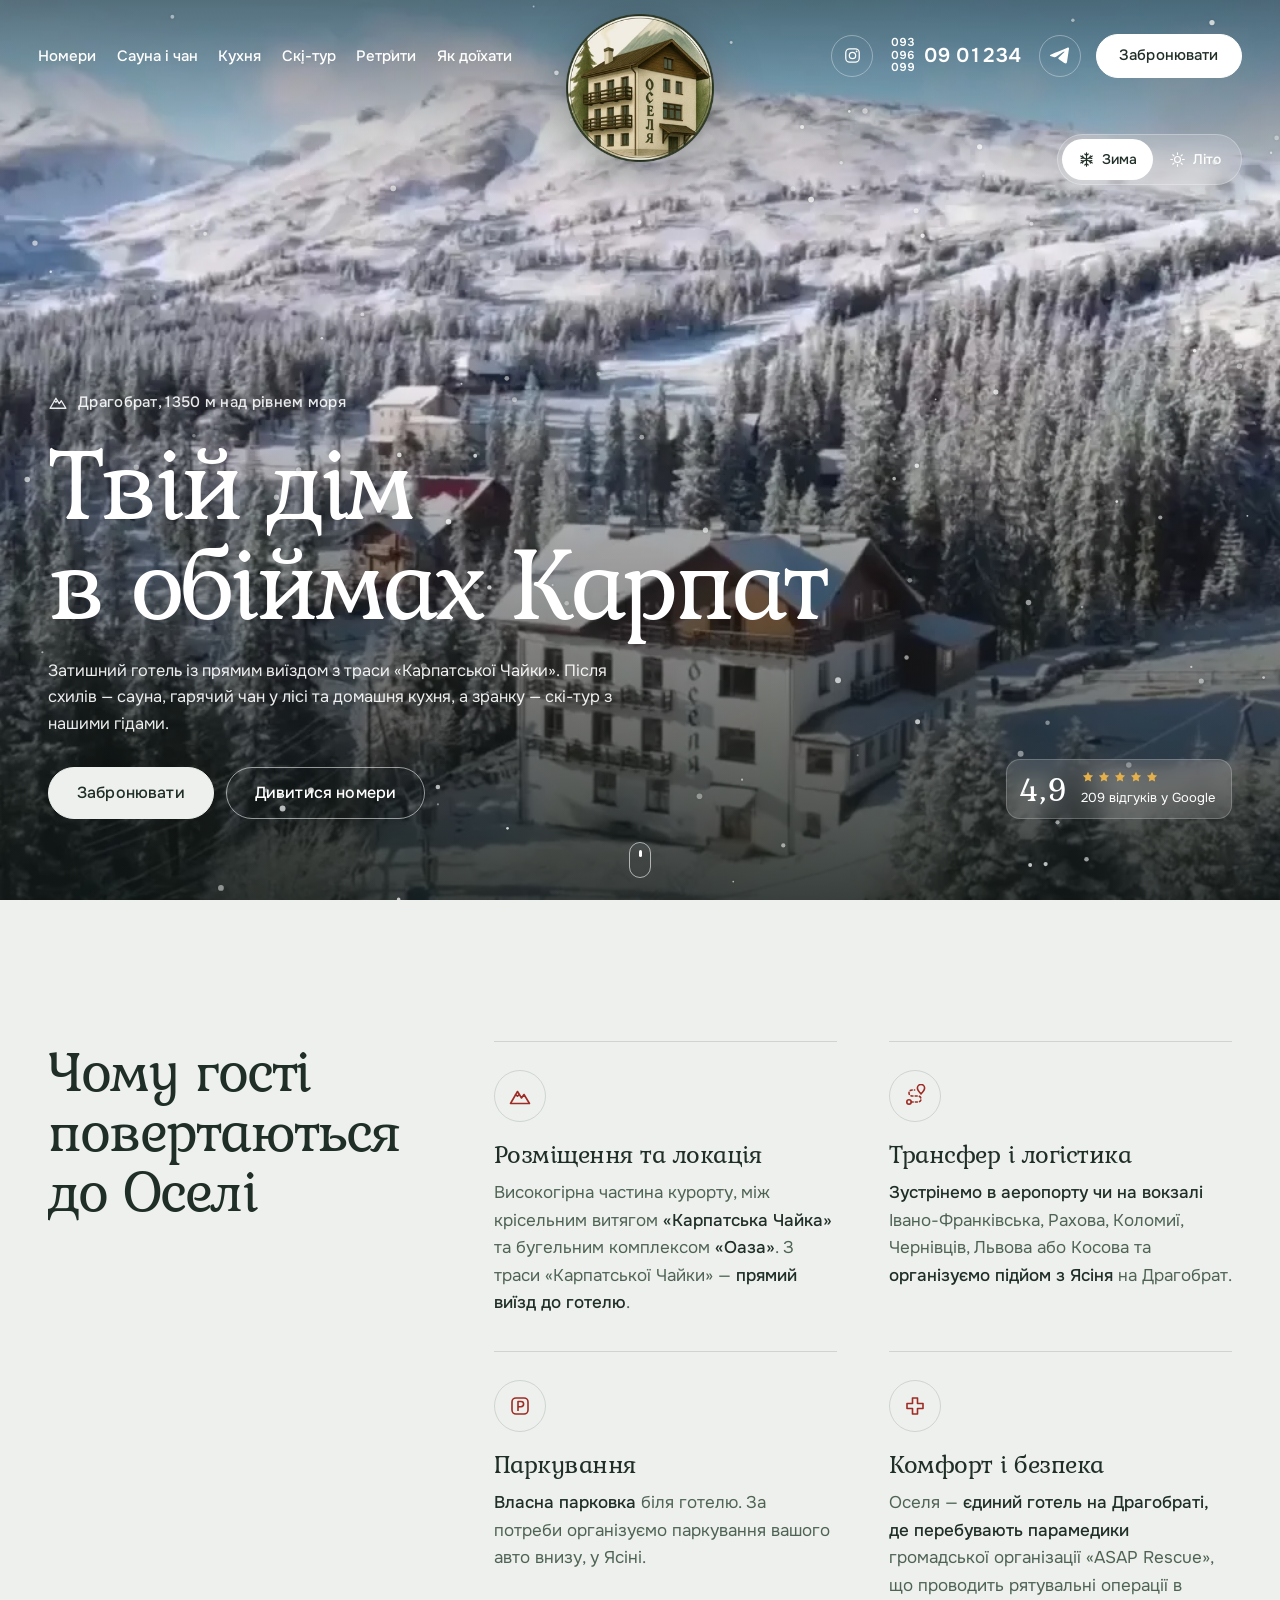
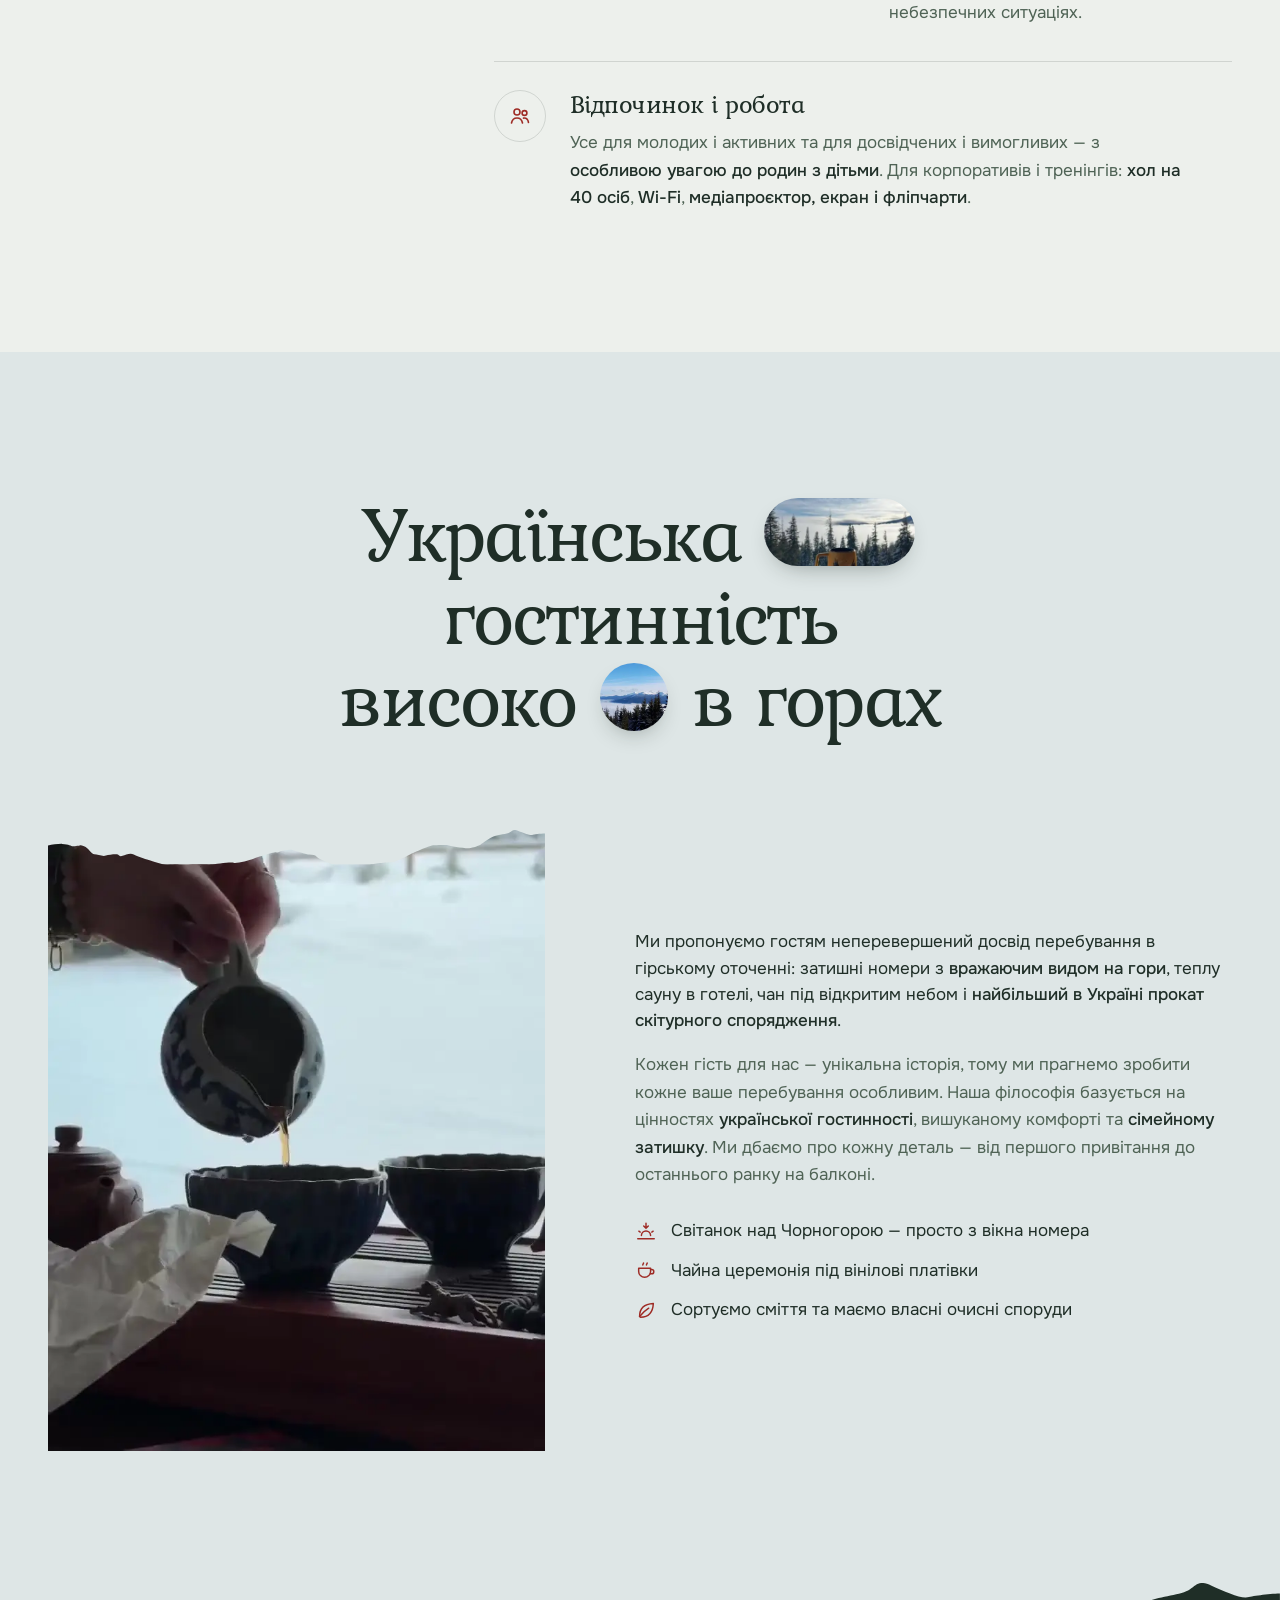
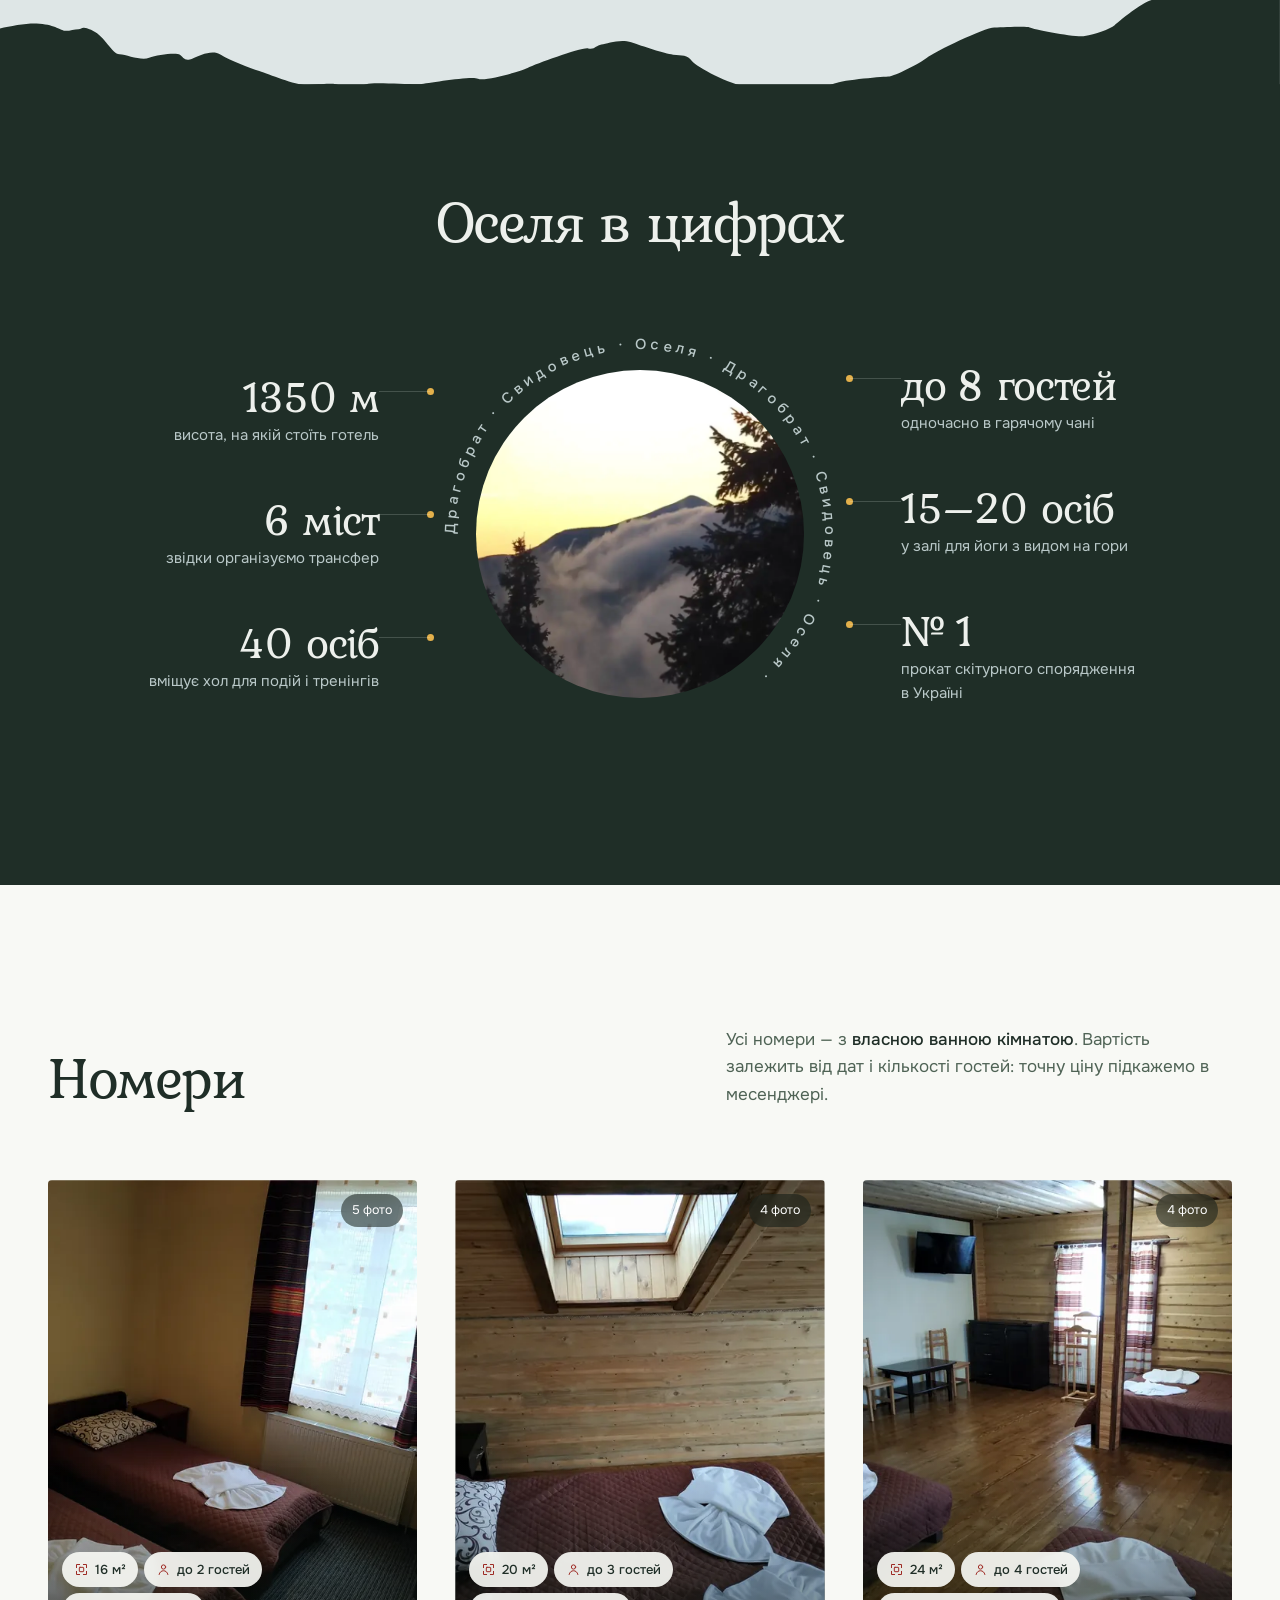
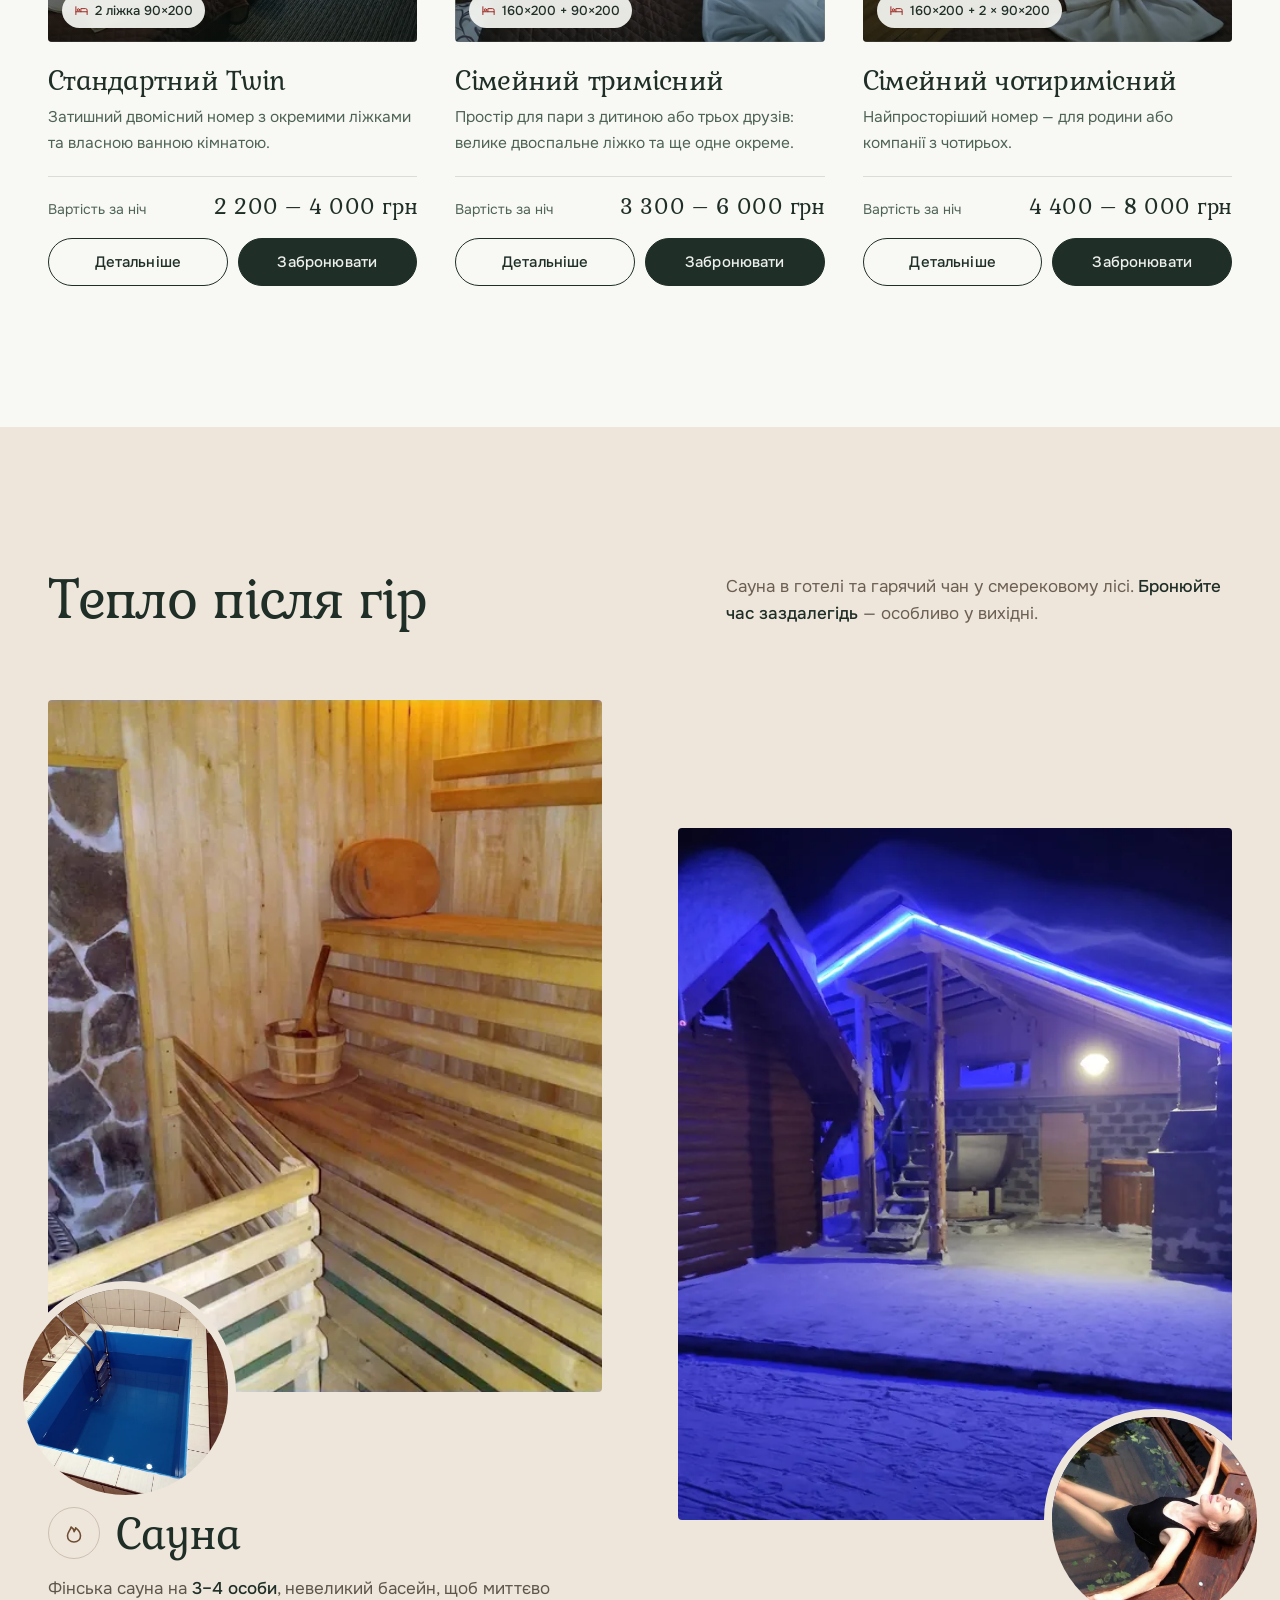
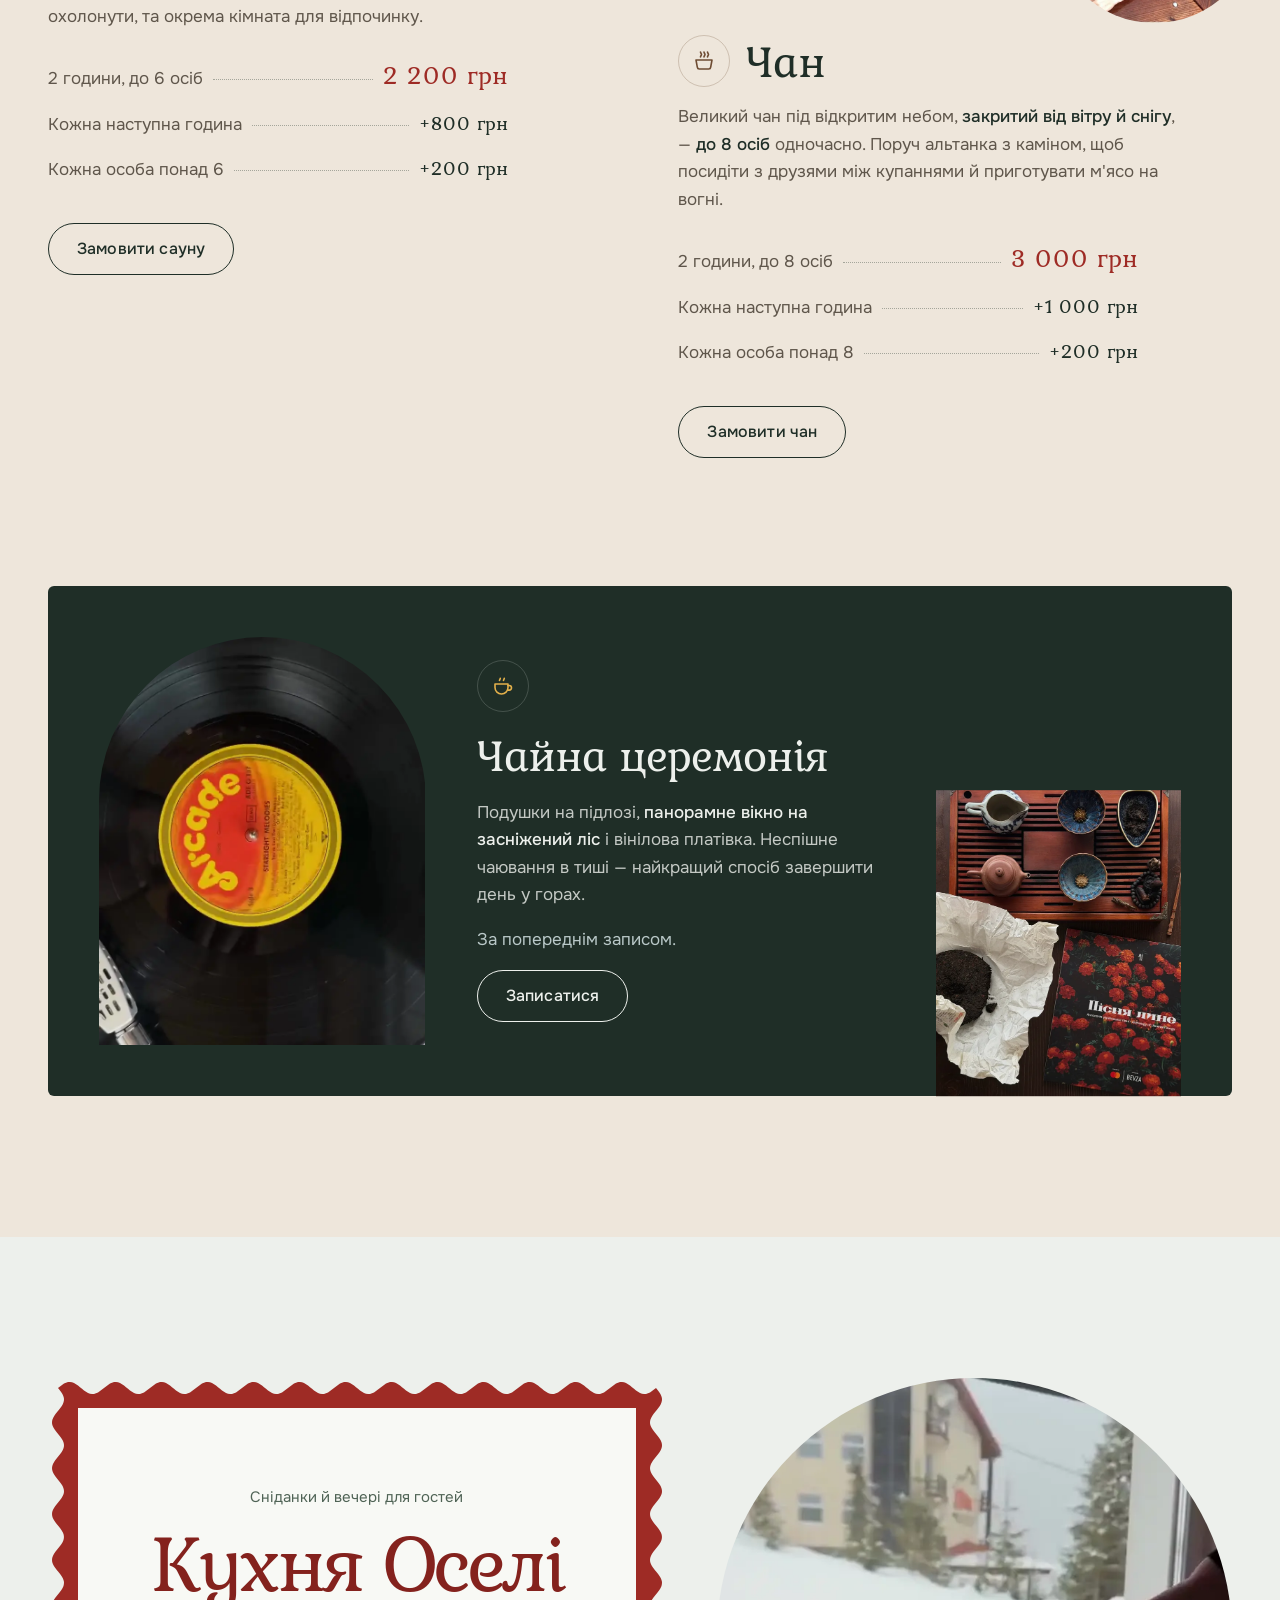
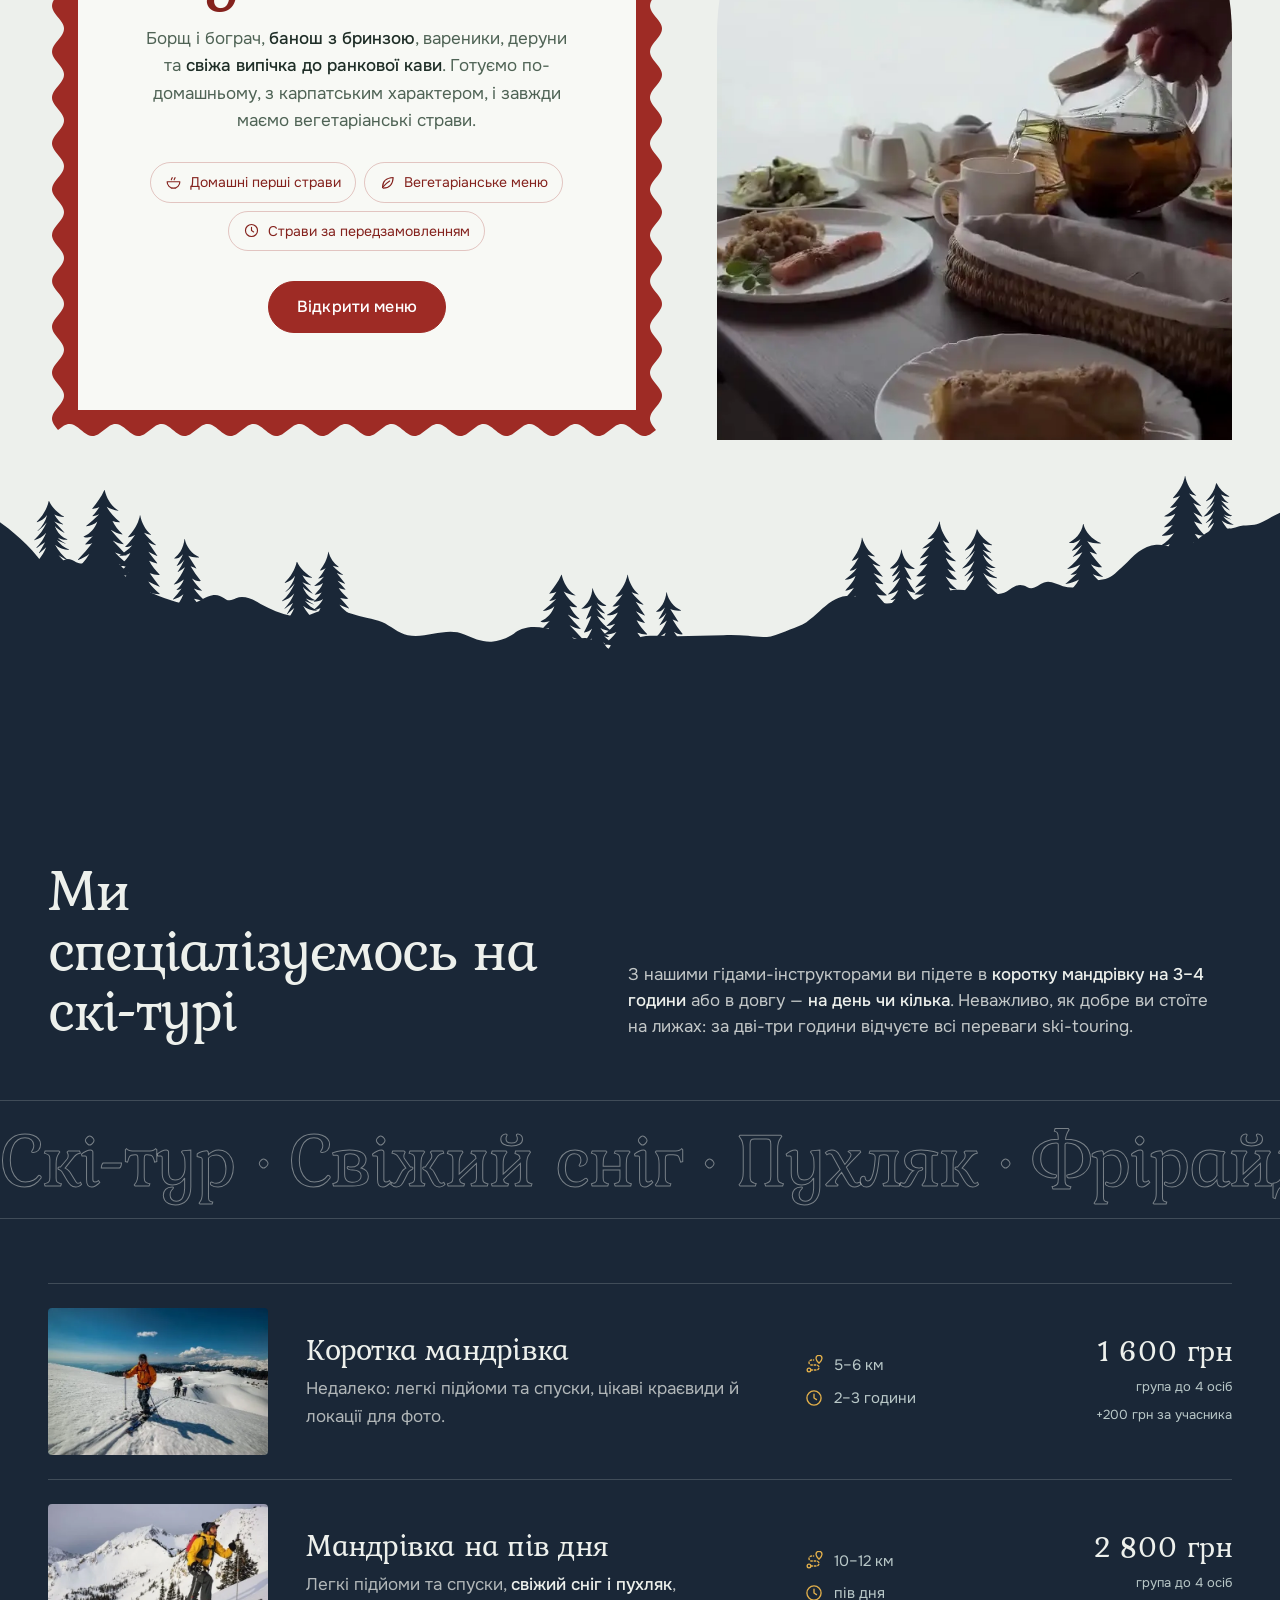
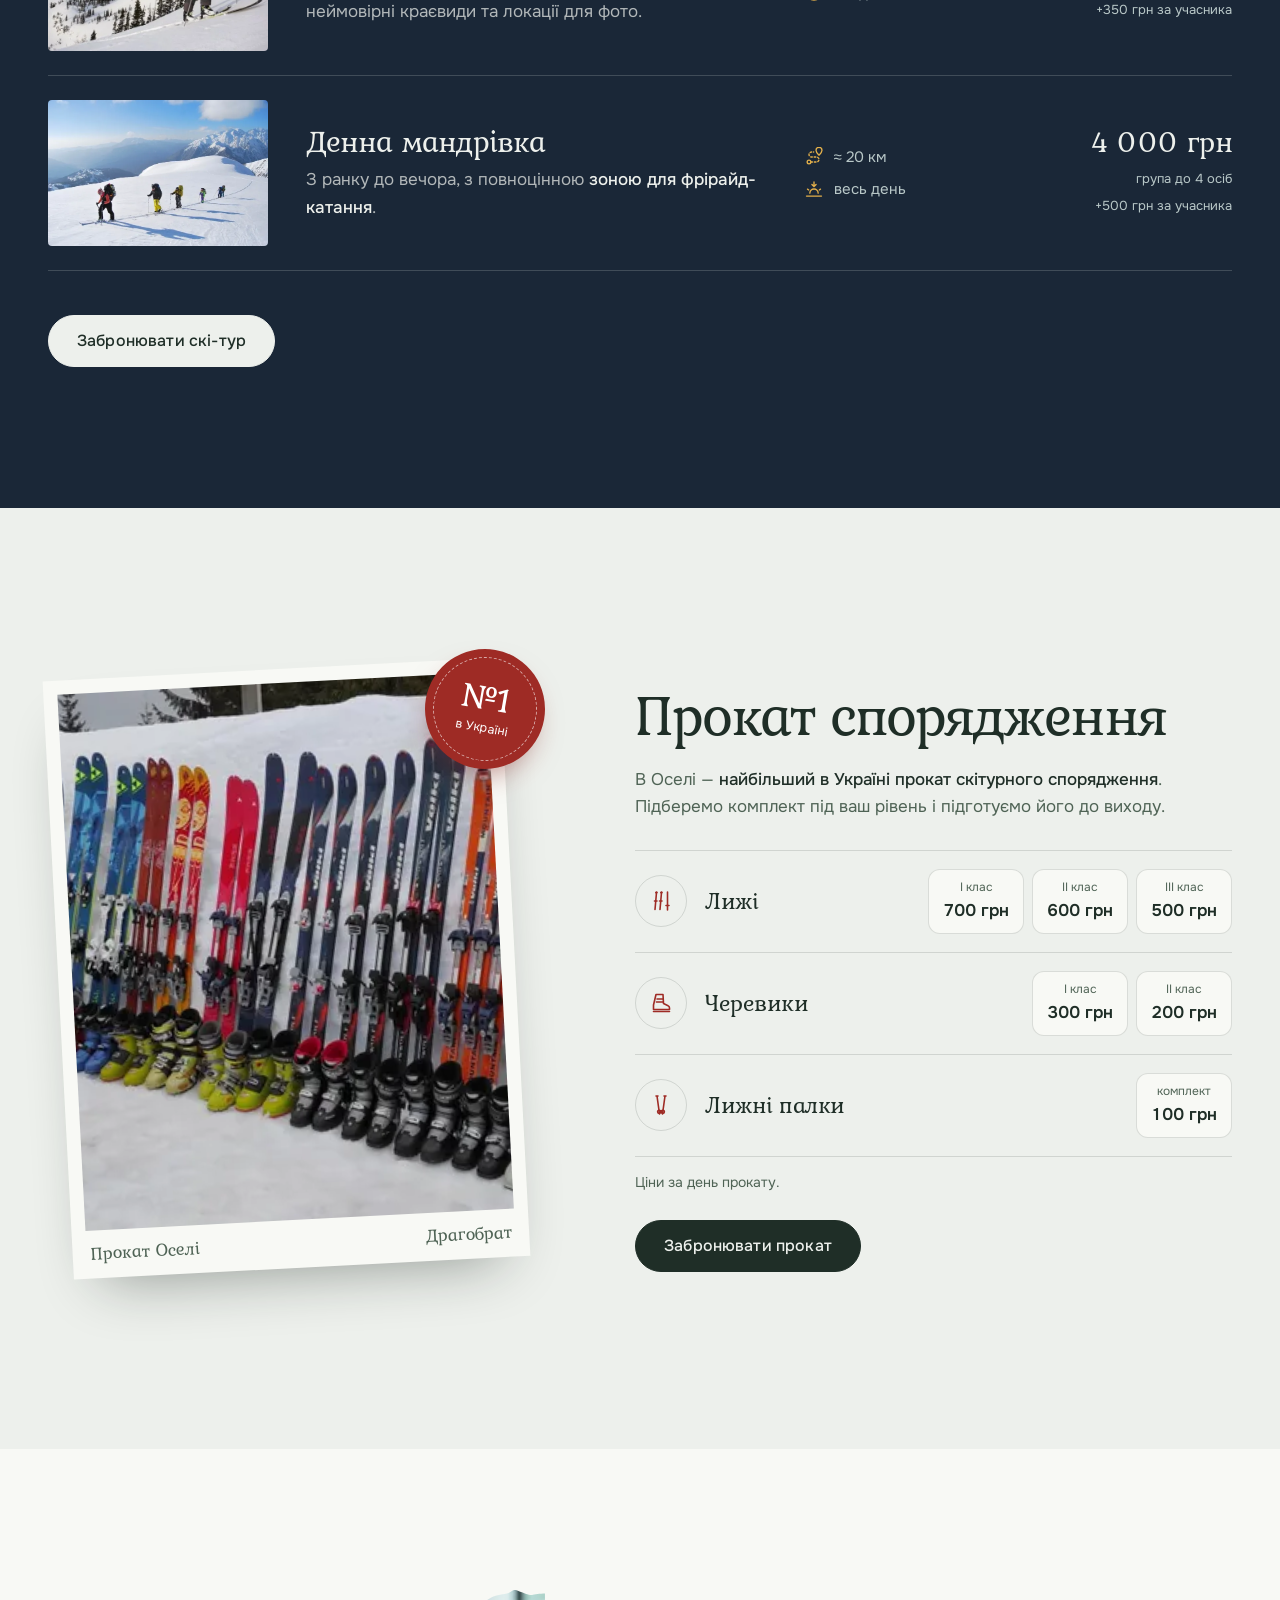
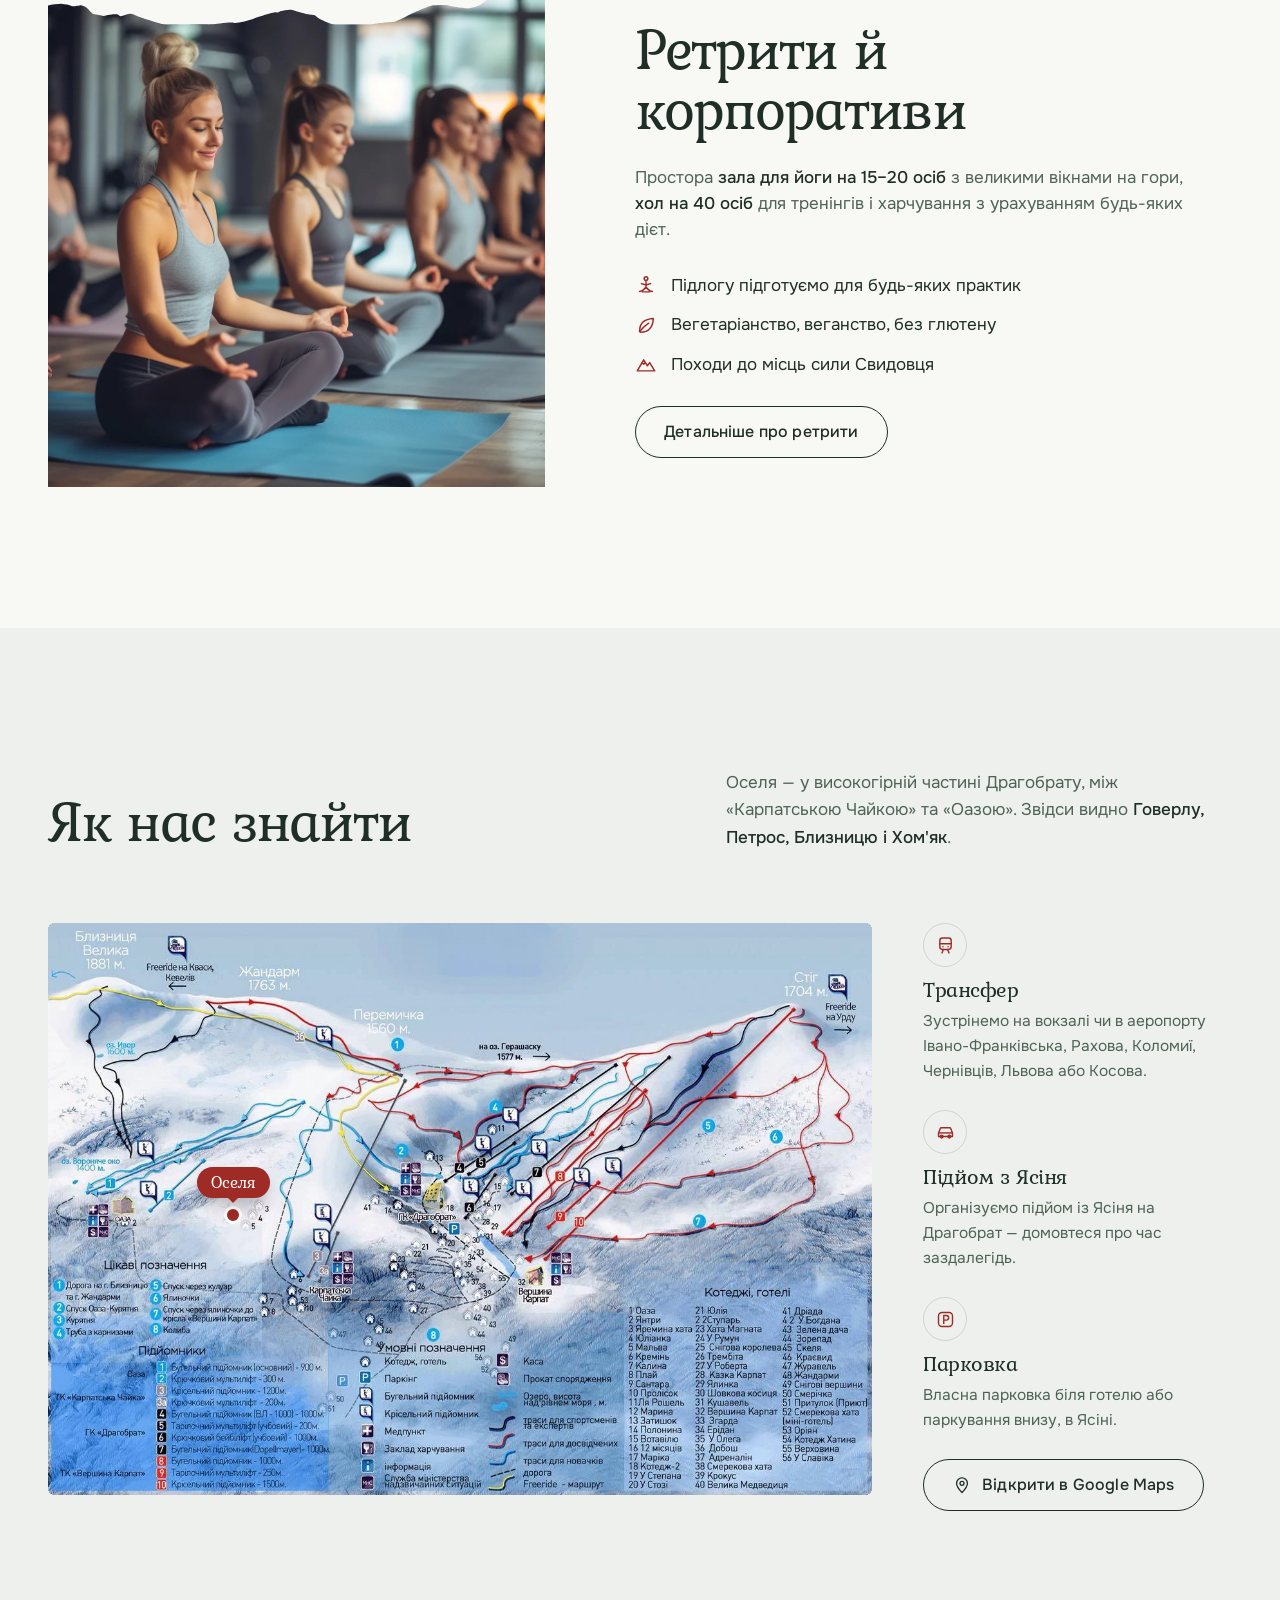
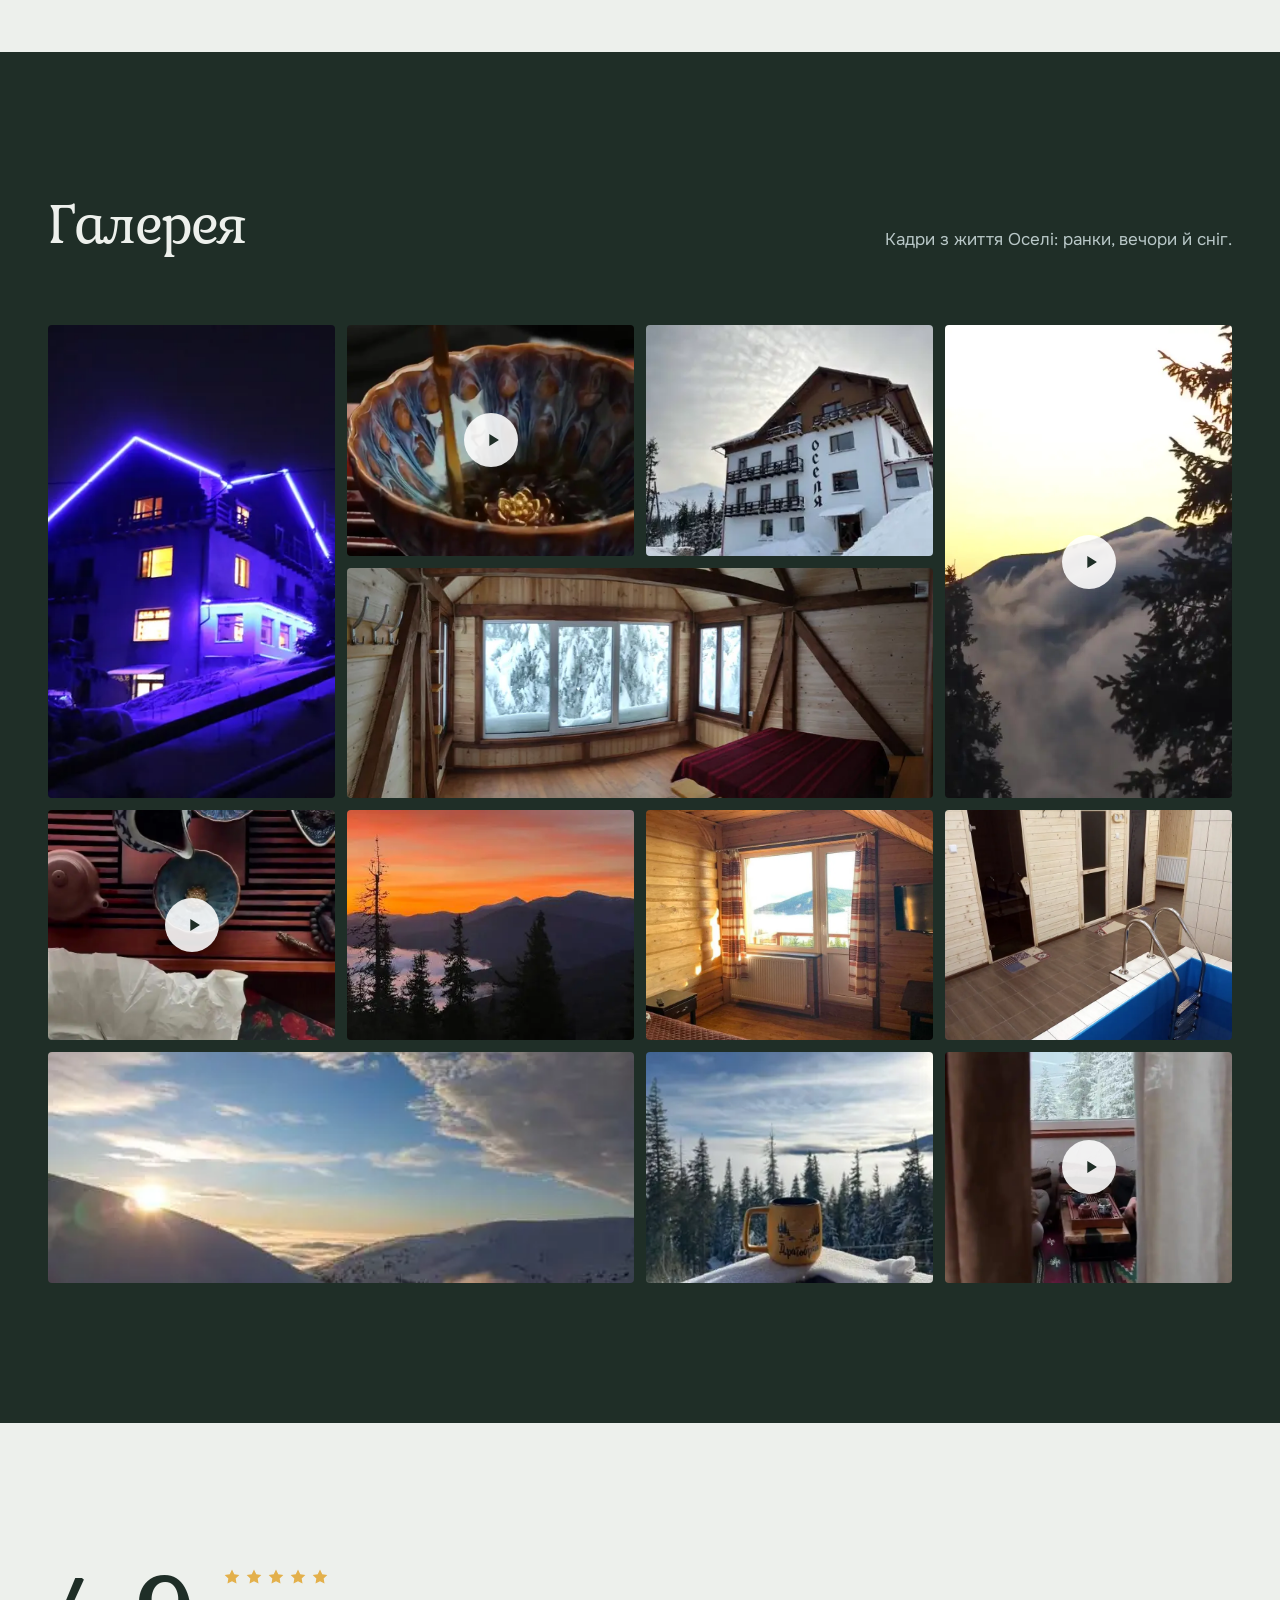
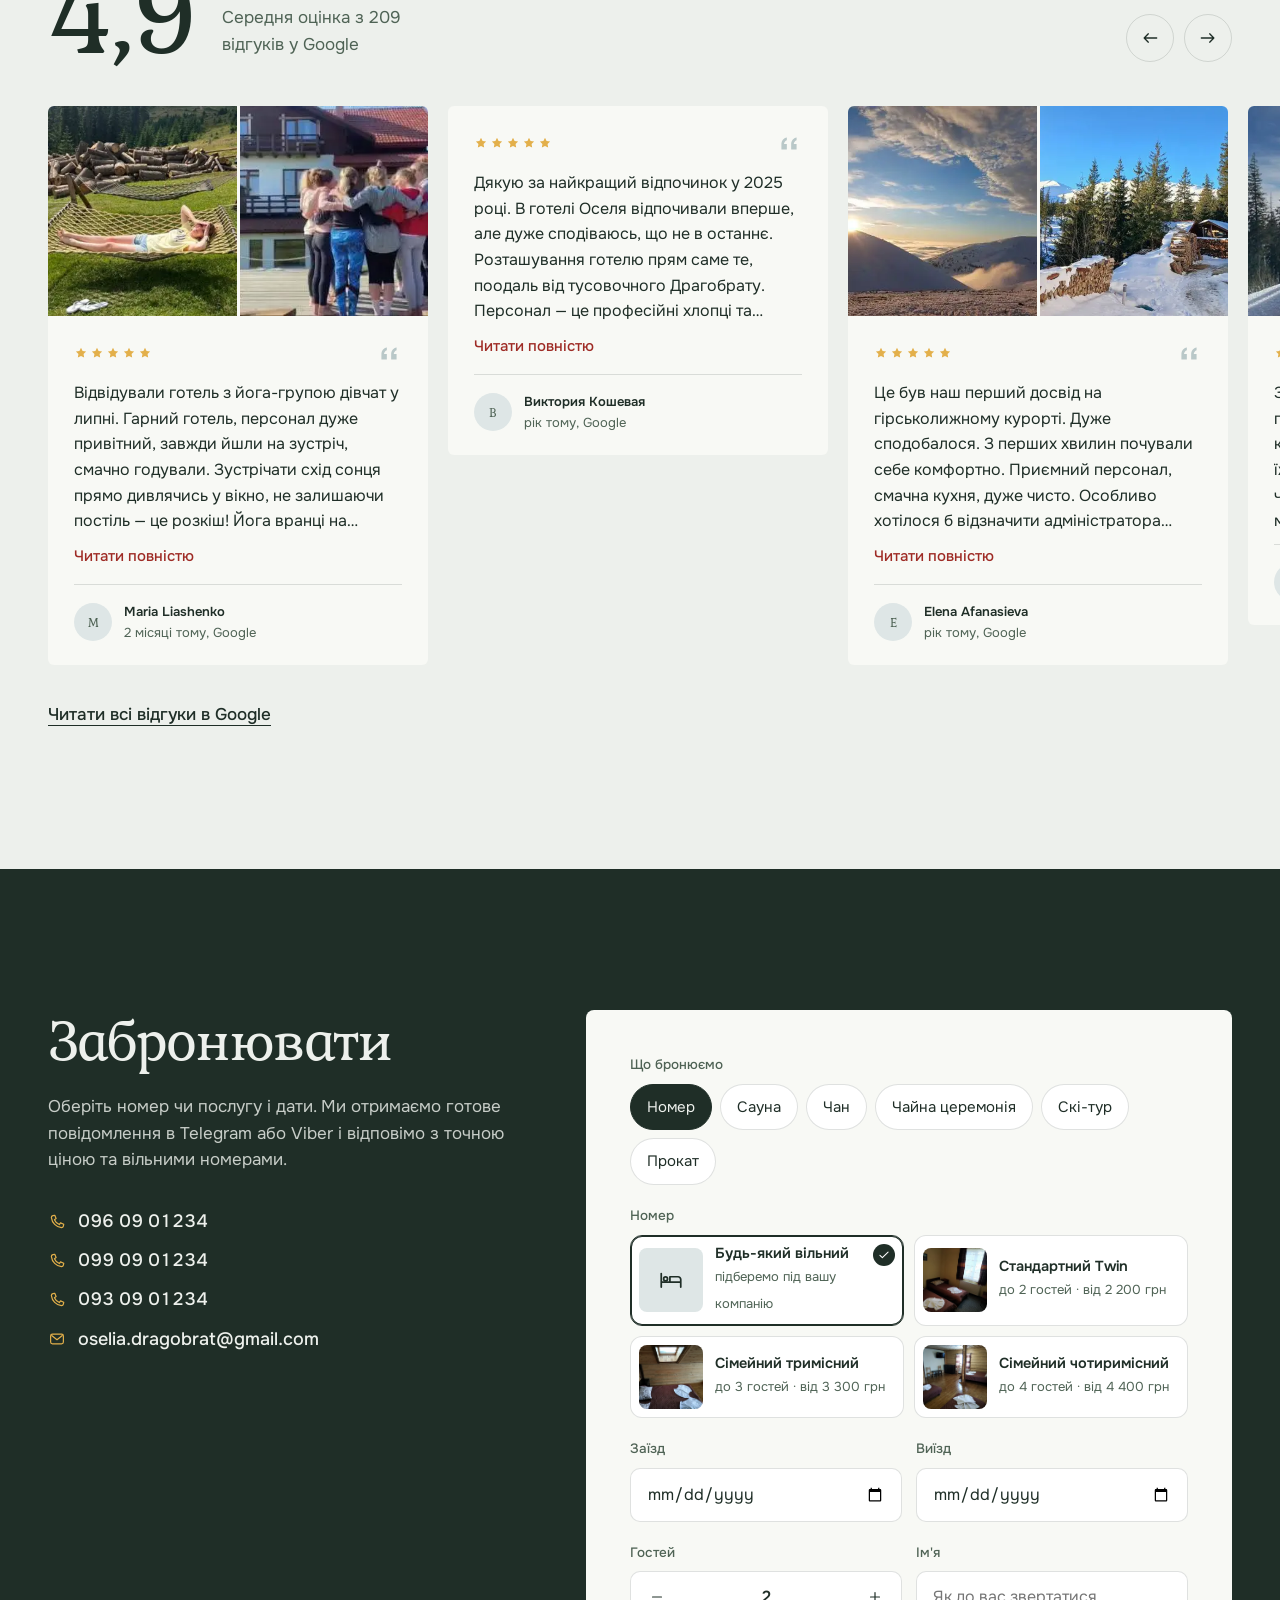
==== commit 62699977: "Ялинки однією панорамою без дзеркала, спокійні гори в «Оселі в цифрах» і футері, вищий хедер Co-Auth" ====
--- a/index.html
+++ b/index.html
@@ -247,7 +247,7 @@
 
 <!-- ============ ЦИФРИ ============ -->
 <section class="nums" id="numbers">
-  <div class="bg-ridge" aria-hidden="true"></div>
+  <div class="bg-ridge bg-ridge--hills" aria-hidden="true"></div>
   <div class="wrap">
     <h2 class="h2 nums__title">Оселя в цифрах</h2>
     <div class="nums__grid">
@@ -608,7 +608,7 @@
 
 <!-- ============ ФУТЕР ============ -->
 <footer class="ftr">
-  <div class="bg-ridge" aria-hidden="true"></div>
+  <div class="bg-ridge bg-ridge--hills" aria-hidden="true"></div>
   <div class="wrap ftr__grid">
     <div class="ftr__brand">
       <img src="assets/logo/emblem_240.webp" width="104" height="104" alt="Оселя" loading="lazy">
--- a/css/styles.css
+++ b/css/styles.css
@@ -56,7 +56,7 @@
   --gut: clamp(16px, 4vw, 48px);
   --sec: clamp(84px, 11vw, 160px);
   --ease: cubic-bezier(.22, .7, .2, 1);
-  --hdr: 84px;
+  --hdr: 112px;
 }
 
 /* ---------- База ---------- */
@@ -99,14 +99,17 @@
   -webkit-mask: url(../assets/img/ridge-photo.svg) top center / 100% auto no-repeat;
           mask: url(../assets/img/ridge-photo.svg) top center / 100% auto no-repeat;
 }
-/* Силует гір з ялинками — лише на межі фонових блоків */
+/* Силует гір з ялинками — лише на межі фонових блоків (без розтягування) */
 .bg-ridge {
   position: absolute; left: 0; right: 0; bottom: calc(100% - 2px);
-  height: clamp(60px, 8.2vw, 124px); background: inherit;
-  -webkit-mask: url(../assets/img/ridge-trees.svg) center bottom / auto 100% repeat-x;
-          mask: url(../assets/img/ridge-trees.svg) center bottom / auto 100% repeat-x;
+  aspect-ratio: 648 / 142; background: inherit;
+  -webkit-mask: url(../assets/img/ridge-trees.svg) 0 0 / 100% 100% no-repeat;
+          mask: url(../assets/img/ridge-trees.svg) 0 0 / 100% 100% no-repeat;
   pointer-events: none;
 }
+/* Спокійний силует гір без ялинок */
+.bg-ridge--hills { aspect-ratio: 636 / 56; -webkit-mask-image: url(../assets/img/ridge-hills.svg); mask-image: url(../assets/img/ridge-hills.svg); }
+:root { --ridge-gap: calc(100vw * 142 / 648 * .62); --hills-gap: calc(100vw * 56 / 636 * .9); }
 
 .ticks { list-style: none; padding: 0; margin: 28px 0; display: grid; gap: 12px; }
 .ticks li { display: flex; align-items: center; gap: 14px; }
@@ -146,7 +149,7 @@
 }
 .hdr__bar::after { content: ""; position: absolute; inset: auto 0 0; height: 1px; background: currentColor; opacity: 0; transition: opacity .45s; }
 .hdr.is-solid { color: var(--spruce); }
-.hdr.is-solid .hdr__bar { height: 68px; background: rgba(237, 240, 236, .92); -webkit-backdrop-filter: blur(14px); backdrop-filter: blur(14px); }
+.hdr.is-solid .hdr__bar { height: 86px; background: rgba(237, 240, 236, .92); -webkit-backdrop-filter: blur(14px); backdrop-filter: blur(14px); }
 .hdr.is-solid .hdr__bar::after { opacity: .12; }
 
 .hdr__nav { display: flex; align-items: center; gap: clamp(14px, 1.6vw, 28px); font-size: 15px; font-weight: 500; flex: 1; }
@@ -162,7 +165,7 @@
   transition: width .45s var(--ease), height .45s var(--ease), margin .45s var(--ease), top .45s var(--ease);
 }
 .hdr__logo img { width: 100%; height: 100%; }
-.hdr.is-solid .hdr__logo { width: 104px; height: 104px; margin-left: -52px; top: 8px; filter: drop-shadow(0 8px 18px rgba(10, 20, 15, .2)); }
+.hdr.is-solid .hdr__logo { width: 112px; height: 112px; margin-left: -56px; top: 10px; filter: drop-shadow(0 8px 18px rgba(10, 20, 15, .2)); }
 
 .hdr__right { display: flex; align-items: center; justify-content: flex-end; gap: clamp(10px, 1.2vw, 18px); flex: 1; }
 .hdr__soc { width: 42px; height: 42px; border-radius: 50%; display: grid; place-items: center; border: 1px solid; border-color: color-mix(in srgb, currentColor 35%, transparent); text-decoration: none; transition: background-color .25s, color .25s; }
@@ -182,7 +185,7 @@
   box-shadow: 0 24px 60px -14px rgba(15, 25, 20, .4);
   animation: pop .3s var(--ease);
 }
-.hdr.is-solid .phone__pop { top: 78px; }
+.hdr.is-solid .phone__pop { top: 94px; }
 .phone__title { margin: 6px 10px 8px; font-size: 13px; color: var(--moss); }
 .phone__pop > a { display: grid; grid-template-columns: auto 1fr auto; align-items: center; gap: 12px; padding: 12px; border-radius: 10px; text-decoration: none; font-weight: 600; font-size: 17px; font-variant-numeric: tabular-nums; }
 .phone__pop > a svg { width: 18px; height: 18px; color: var(--kalyna); }
@@ -303,9 +306,9 @@
 @media (max-width: 900px) { .about__grid { grid-template-columns: minmax(0, 1fr); } .about__media { max-width: 520px; } }
 
 /* ---------- Цифри навколо кола ---------- */
-.nums { position: relative; background: var(--spruce); color: var(--snow); padding: calc(var(--sec) * .7) 0 var(--sec); margin-top: clamp(60px, 8vw, 120px); }
+.nums { position: relative; background: var(--spruce); color: var(--snow); padding: calc(var(--sec) * .7) 0 var(--sec); }
 .about + .nums { margin-top: 0; }
-.about { padding-bottom: calc(var(--sec) + clamp(40px, 6vw, 90px)); }
+.about { padding-bottom: calc(var(--sec) + var(--hills-gap)); }
 .nums__title { text-align: center; margin-bottom: clamp(40px, 6vw, 72px); }
 .nums__grid { display: grid; grid-template-columns: minmax(0, 1fr) minmax(260px, 420px) minmax(0, 1fr); gap: clamp(20px, 4vw, 64px); align-items: center; }
 .nums__col { list-style: none; margin: 0; padding: 0; display: grid; gap: clamp(28px, 4vw, 52px); }
@@ -419,7 +422,8 @@
 }
 
 /* ---------- Скі-тур (нічне небо) ---------- */
-.ski { position: relative; background: var(--night); color: var(--snow); padding: calc(var(--sec) * .75) 0 var(--sec); margin-top: clamp(60px, 8vw, 120px); overflow-x: clip; }
+.ski { position: relative; background: var(--night); color: var(--snow); padding: calc(var(--sec) * .75) 0 var(--sec); margin-top: var(--ridge-gap); }
+.ski .marquee { overflow: hidden; }
 .ski__head { display: grid; grid-template-columns: minmax(0, 5fr) minmax(0, 6fr); gap: 28px clamp(32px, 6vw, 96px); align-items: end; margin-bottom: clamp(36px, 5vw, 60px); }
 .ski__head .lead { margin: 0; color: color-mix(in srgb, var(--snow) 80%, transparent); }
 .ski__head b, .ski b { color: var(--snow); }
@@ -552,7 +556,7 @@
 @media (max-width: 640px) { .reviews__nav { display: none; } }
 
 /* ---------- Бронювання ---------- */
-.booking { padding: var(--sec) 0; background: var(--spruce); color: var(--snow); }
+.booking { padding: var(--sec) 0 calc(var(--sec) + var(--hills-gap)); background: var(--spruce); color: var(--snow); }
 .booking__grid { display: grid; grid-template-columns: minmax(0, 5fr) minmax(0, 7fr); gap: clamp(36px, 6vw, 96px); align-items: start; }
 .booking__intro { position: sticky; top: 110px; }
 .booking__intro .h2 { margin-bottom: 24px; }
@@ -614,7 +618,7 @@
 @media (max-width: 560px) { .field-row, .bform__send, .rpick { grid-template-columns: minmax(0, 1fr); } }
 
 /* ---------- Футер ---------- */
-.ftr { position: relative; background: var(--spruce-deep); color: var(--mist); padding: clamp(56px, 8vw, 96px) 0 28px; font-size: 15px; margin-top: clamp(40px, 6vw, 90px); }
+.ftr { position: relative; background: var(--spruce-deep); color: var(--mist); padding: clamp(56px, 8vw, 96px) 0 28px; font-size: 15px; margin-top: var(--hills-gap); }
 .booking + .ftr, main:has(.booking:last-child) + .ftr { margin-top: 0; }
 .ftr__grid { display: grid; grid-template-columns: 1.3fr 1fr 1fr 1fr; gap: 36px; }
 .ftr__brand { display: flex; gap: 18px; align-items: center; }
@@ -740,7 +744,7 @@
 .rrow__text .h2 { margin-bottom: 24px; }
 .rrow__text p:not(.lead) { color: var(--moss); }
 .rrow__text .btn { margin-top: 12px; }
-.rpower { position: relative; background: var(--night); color: var(--snow); padding: calc(var(--sec) * .75) 0 var(--sec); margin-top: clamp(60px, 8vw, 120px); }
+.rpower { position: relative; background: var(--night); color: var(--snow); padding: calc(var(--sec) * .75) 0 var(--sec); margin-top: var(--ridge-gap); }
 .rpower .ski__head .lead { color: color-mix(in srgb, var(--snow) 80%, transparent); }
 .places { display: grid; grid-template-columns: minmax(0, 1fr) minmax(0, 1fr) minmax(0, 1.3fr); gap: clamp(28px, 4vw, 64px); }
 .places .h3 { margin-bottom: 16px; }
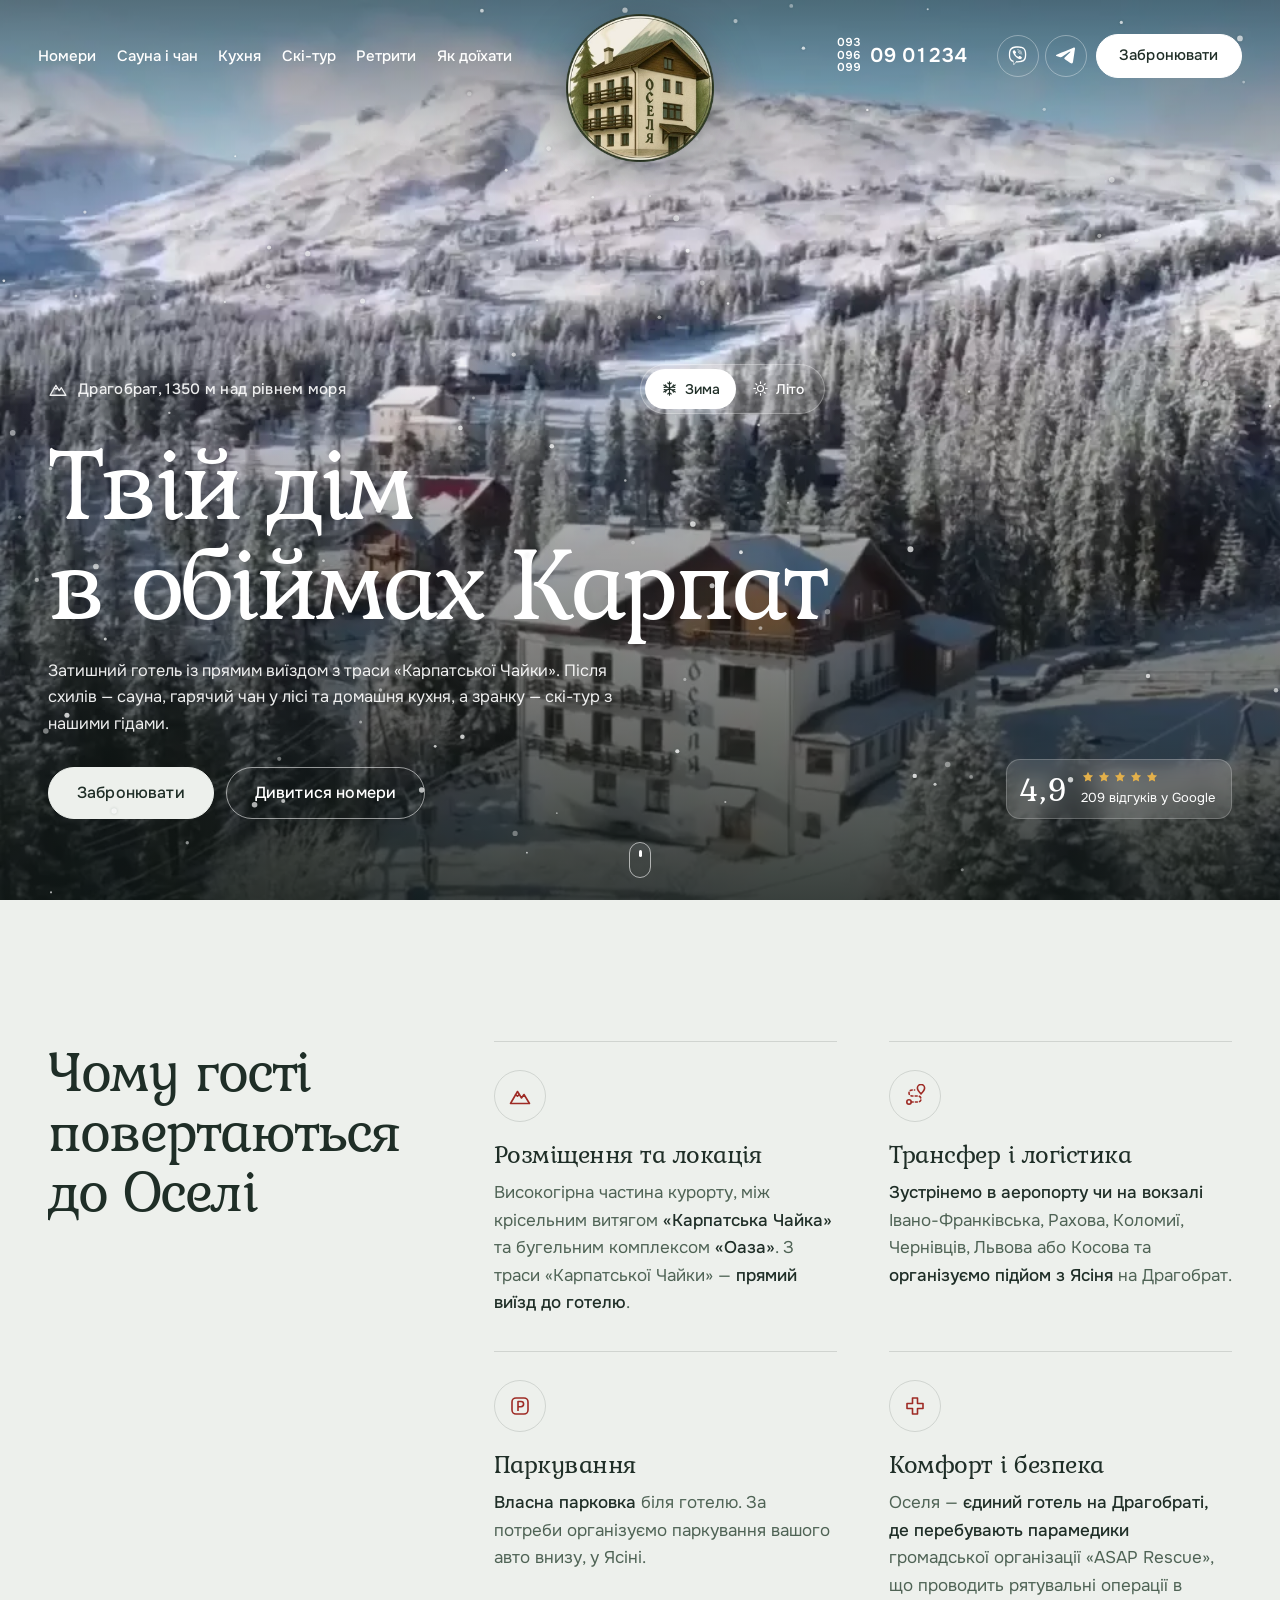
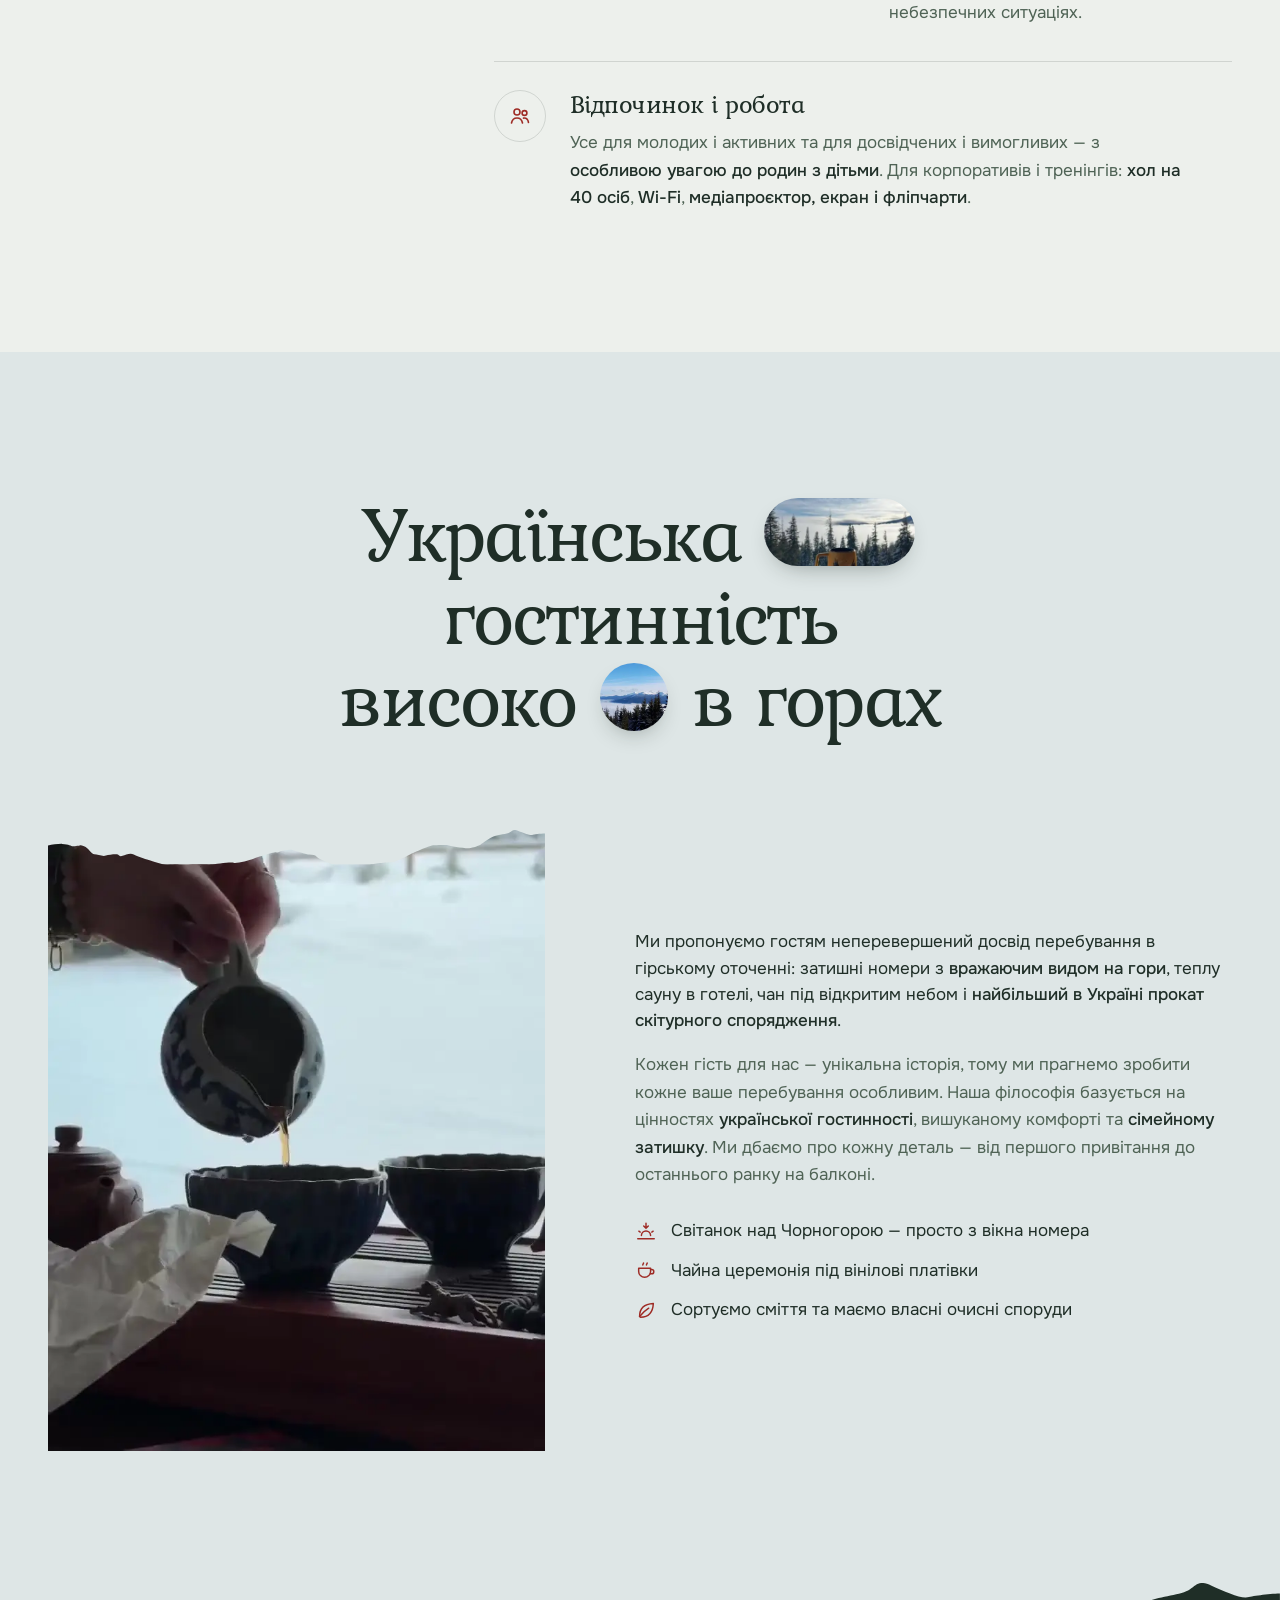
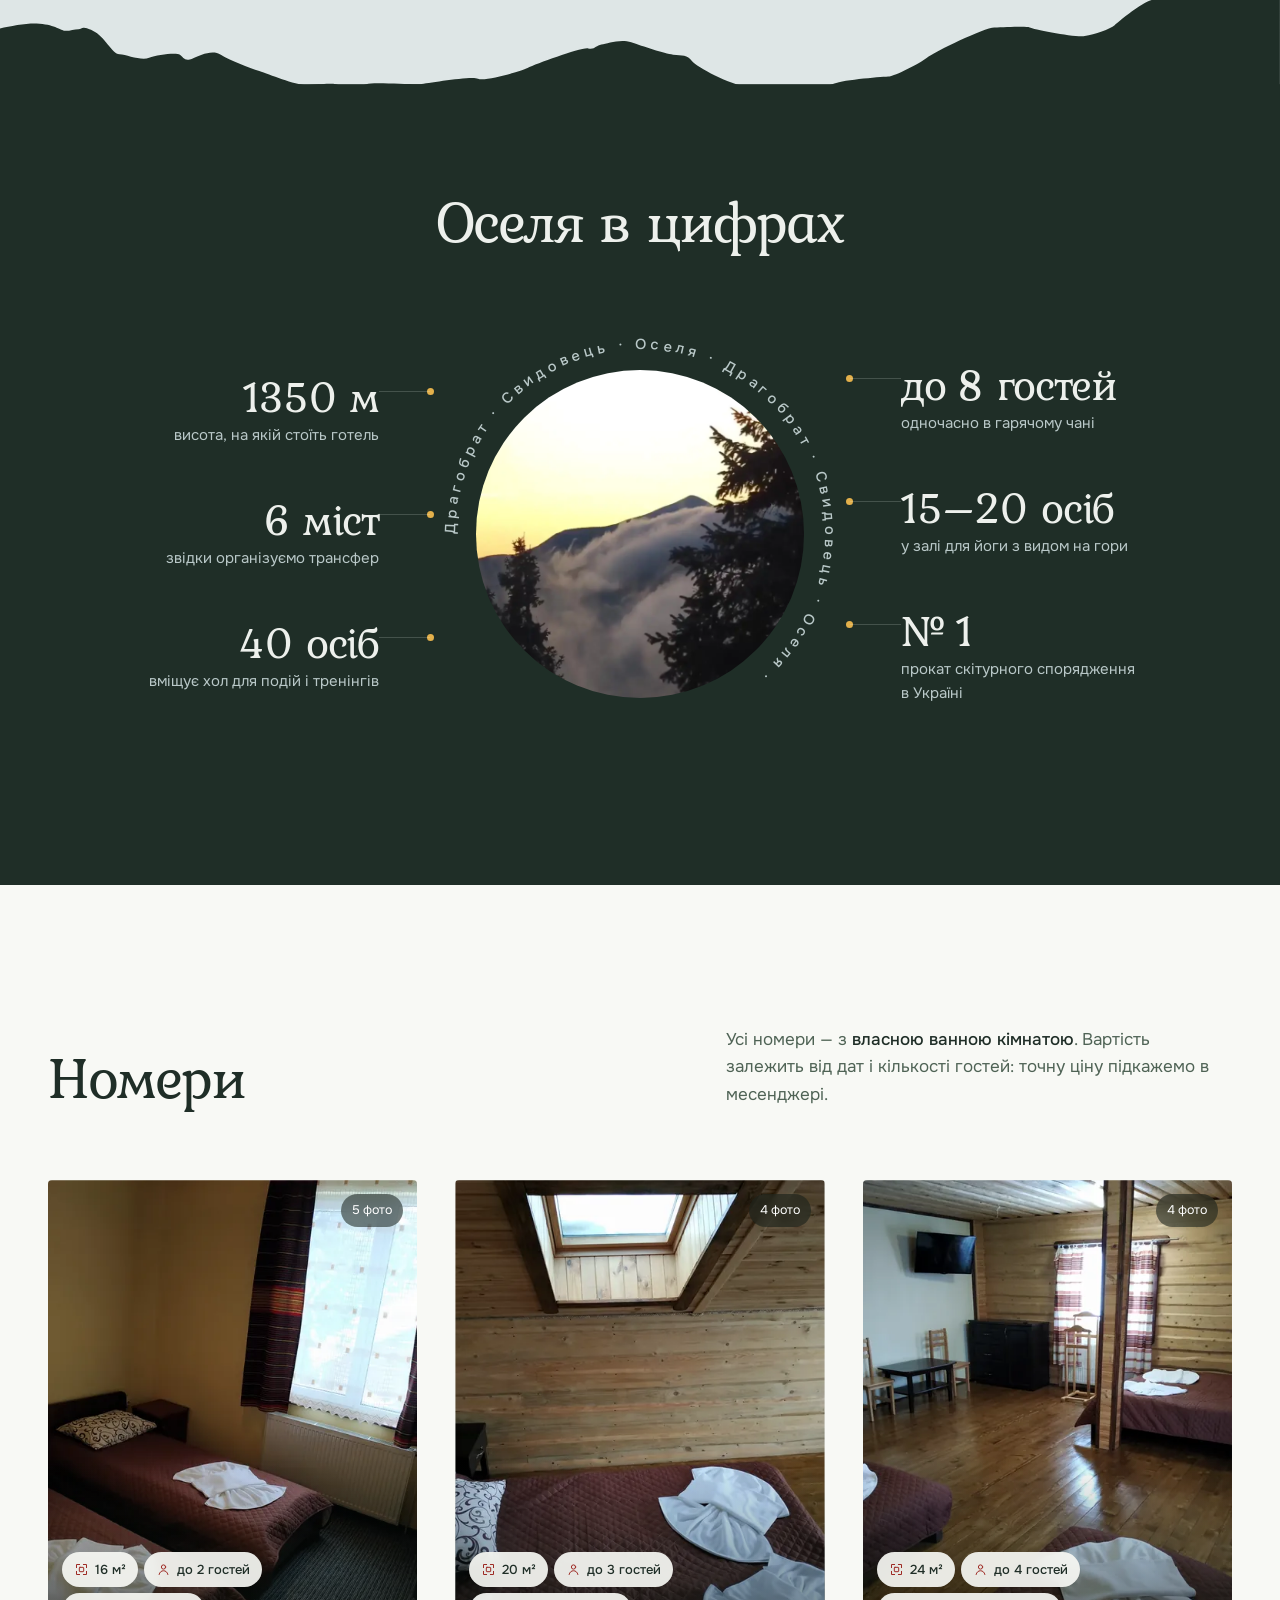
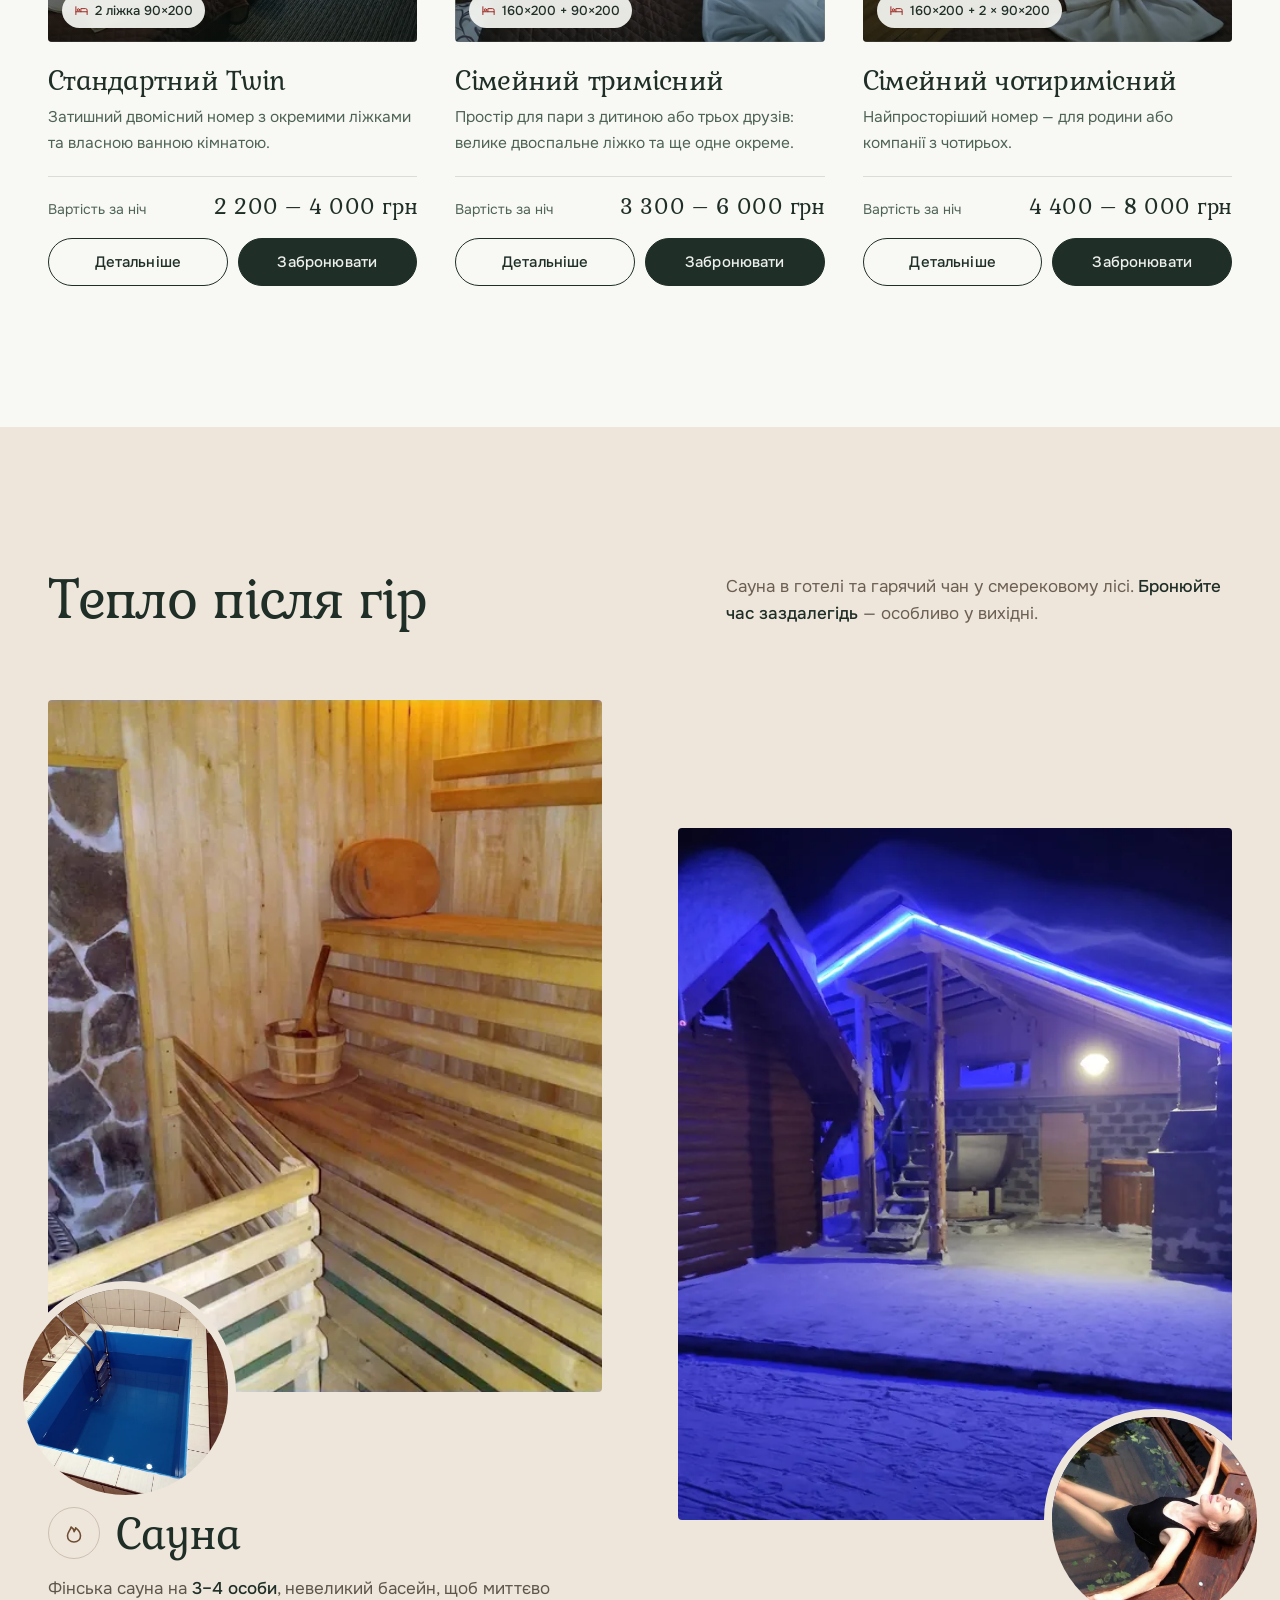
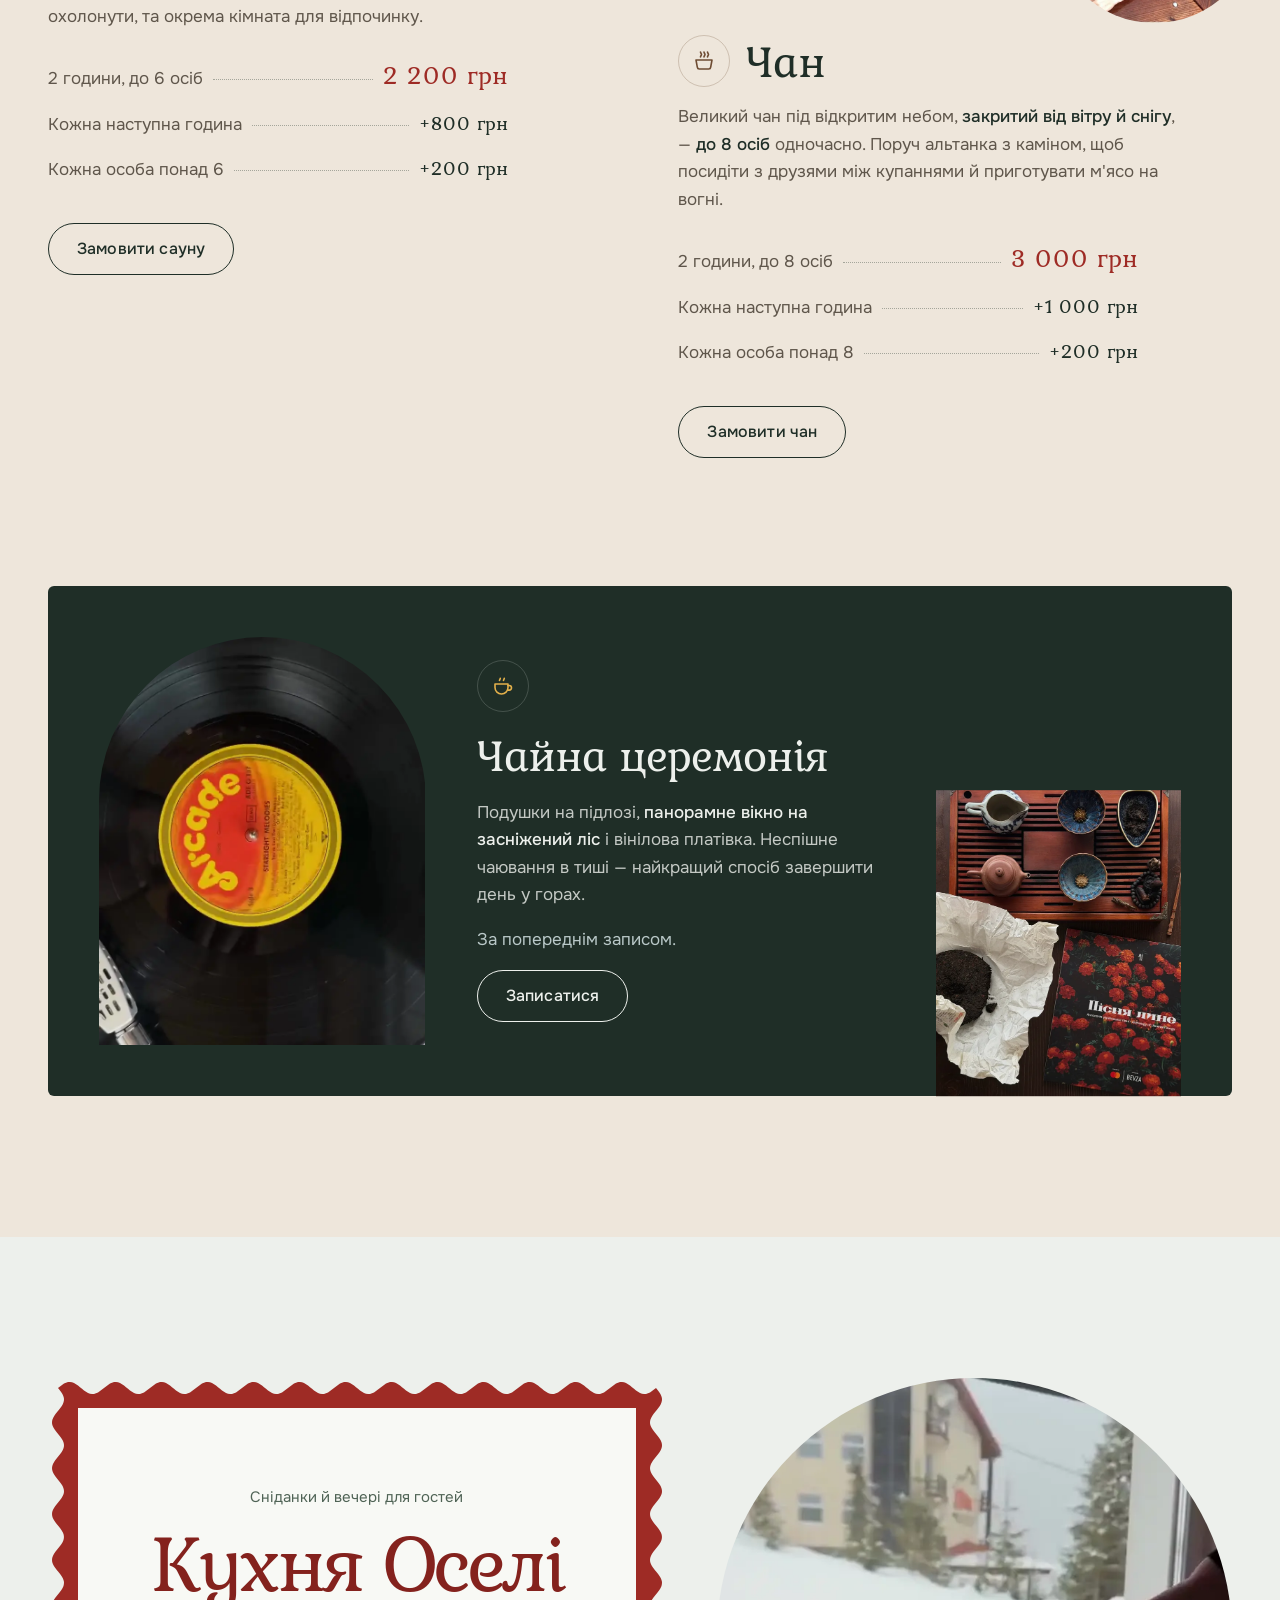
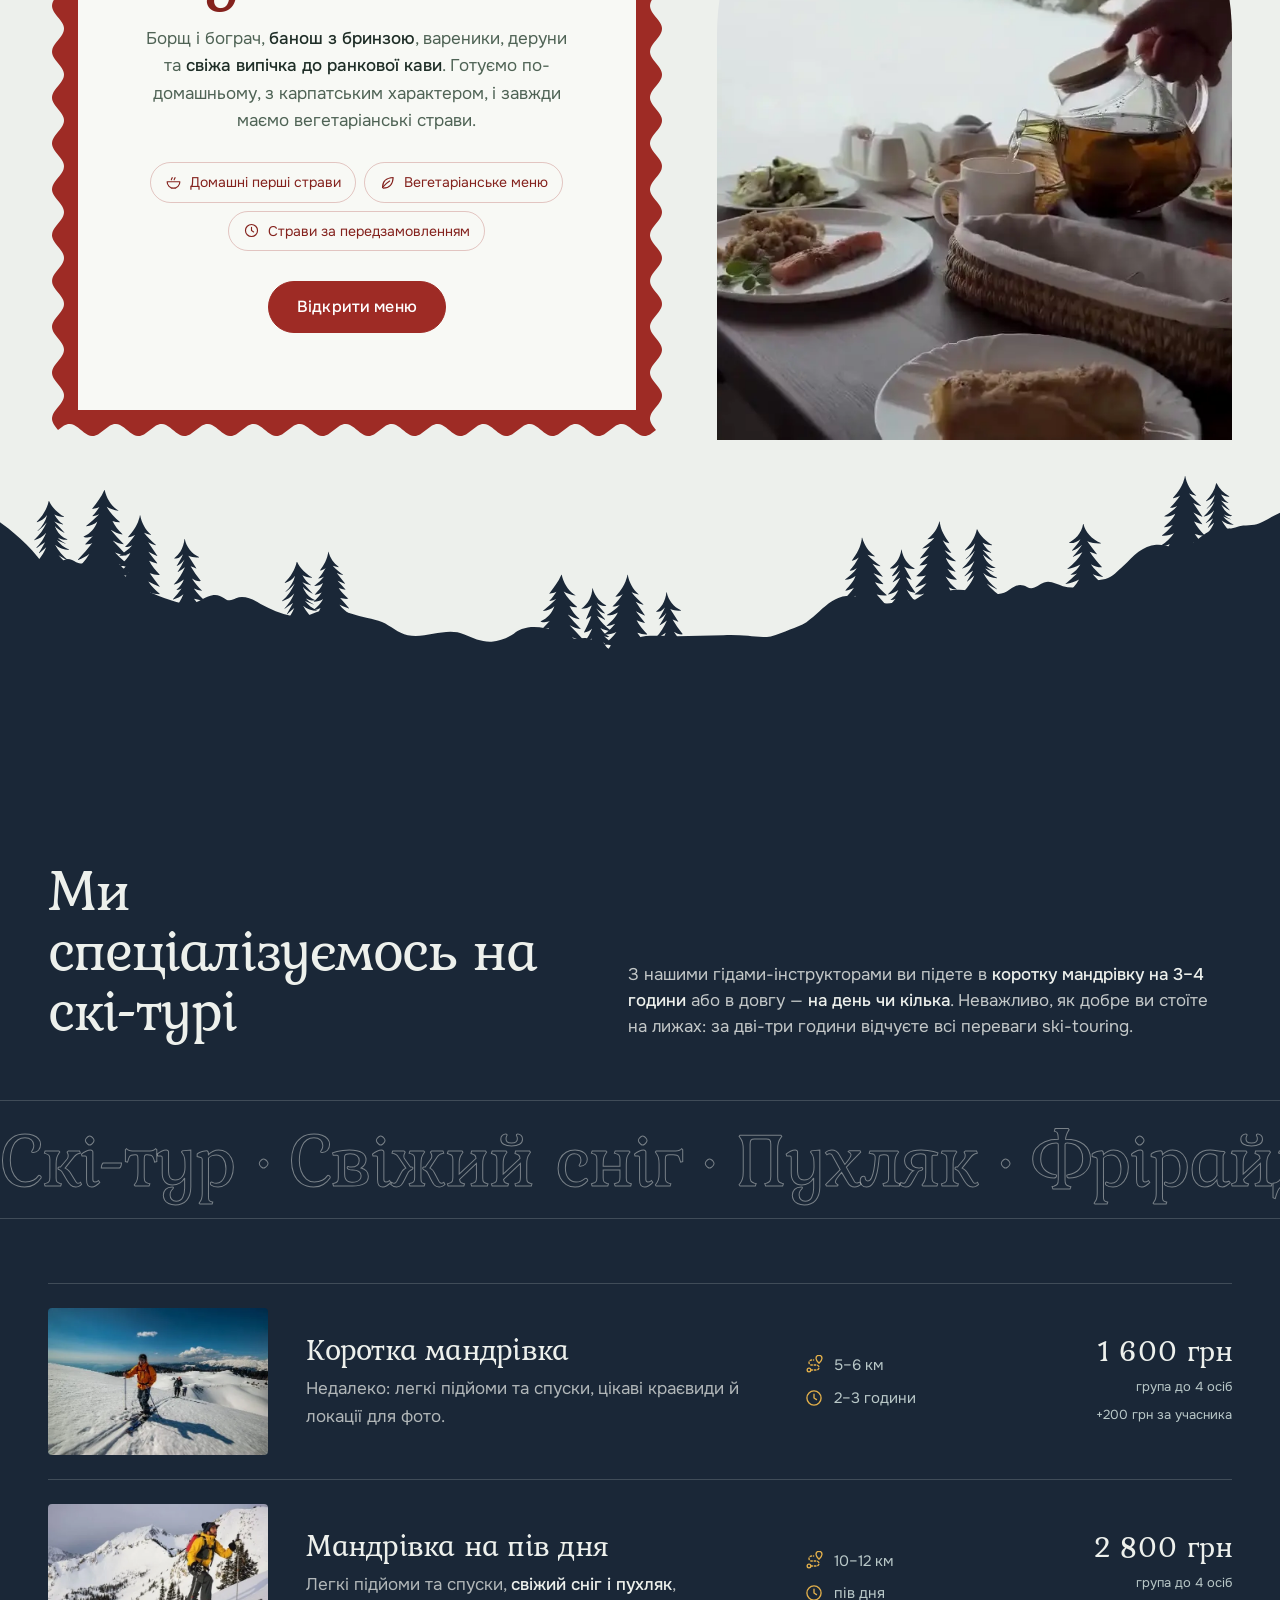
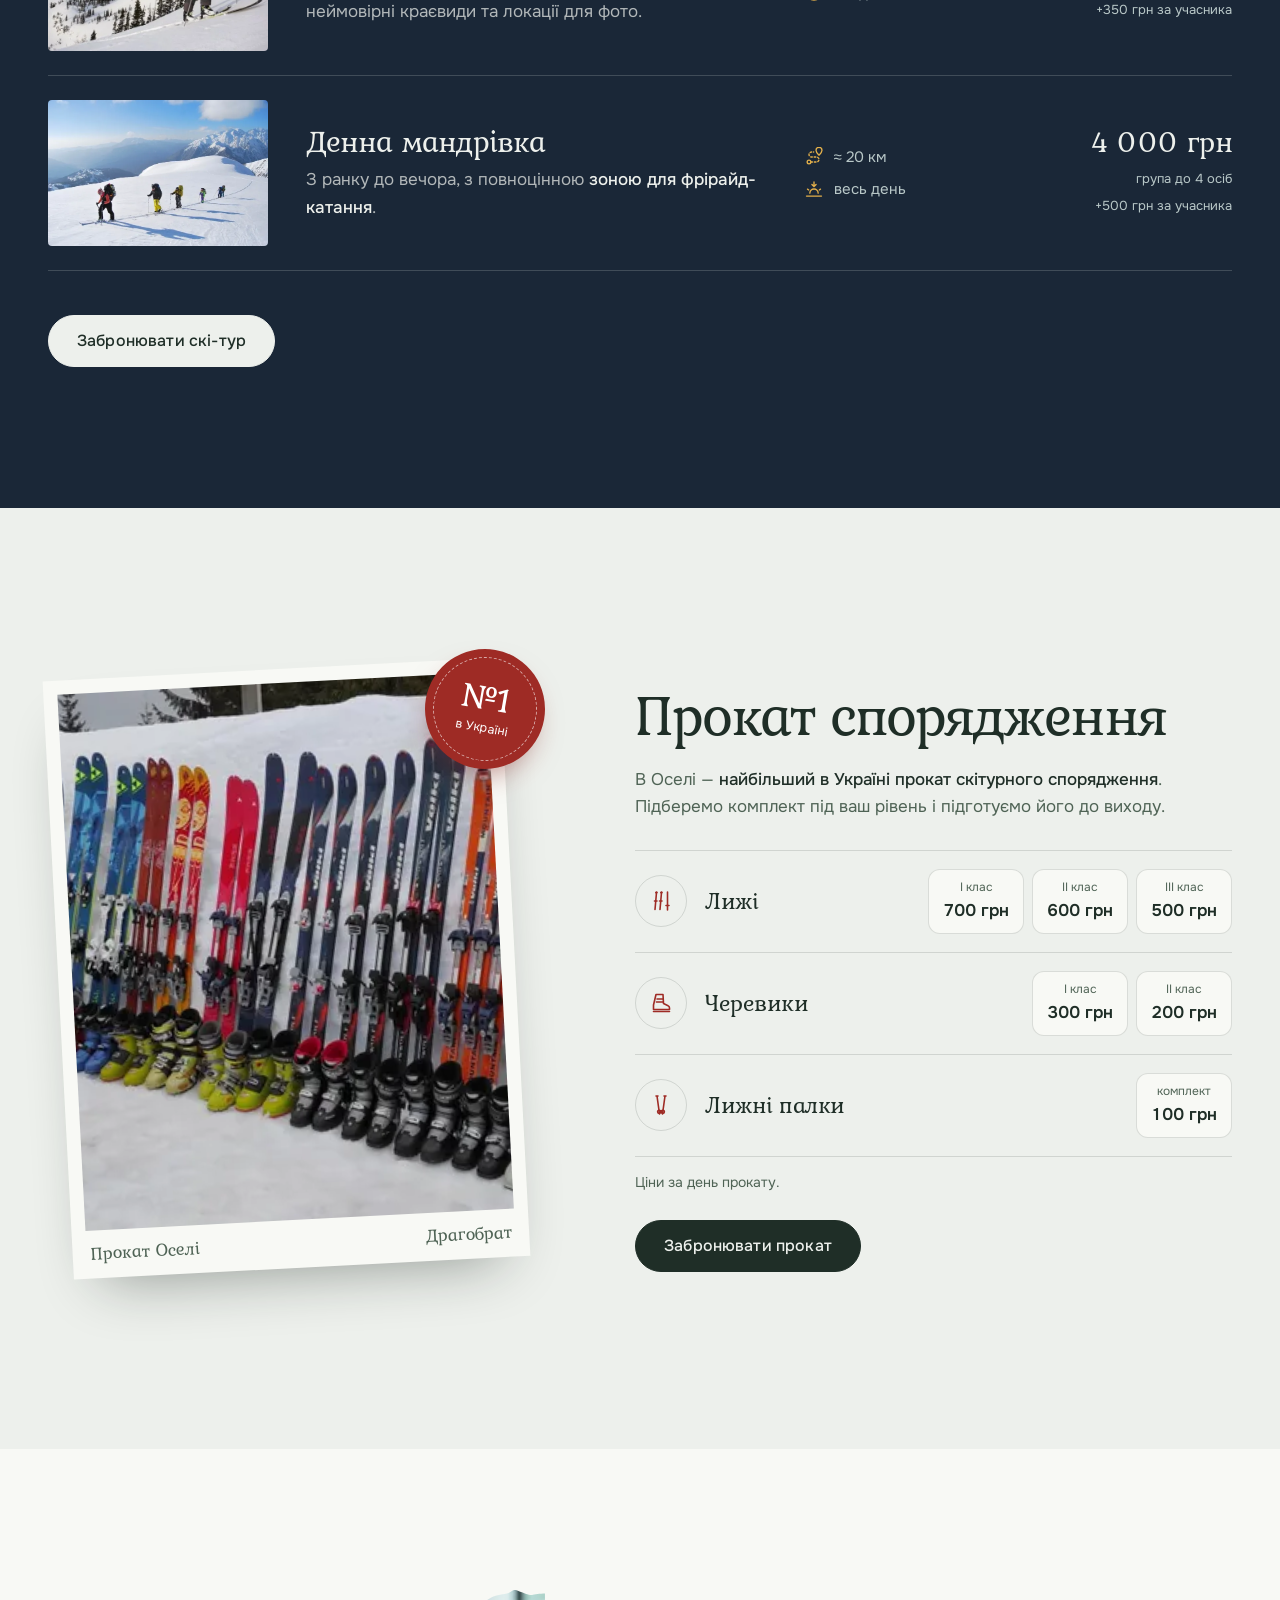
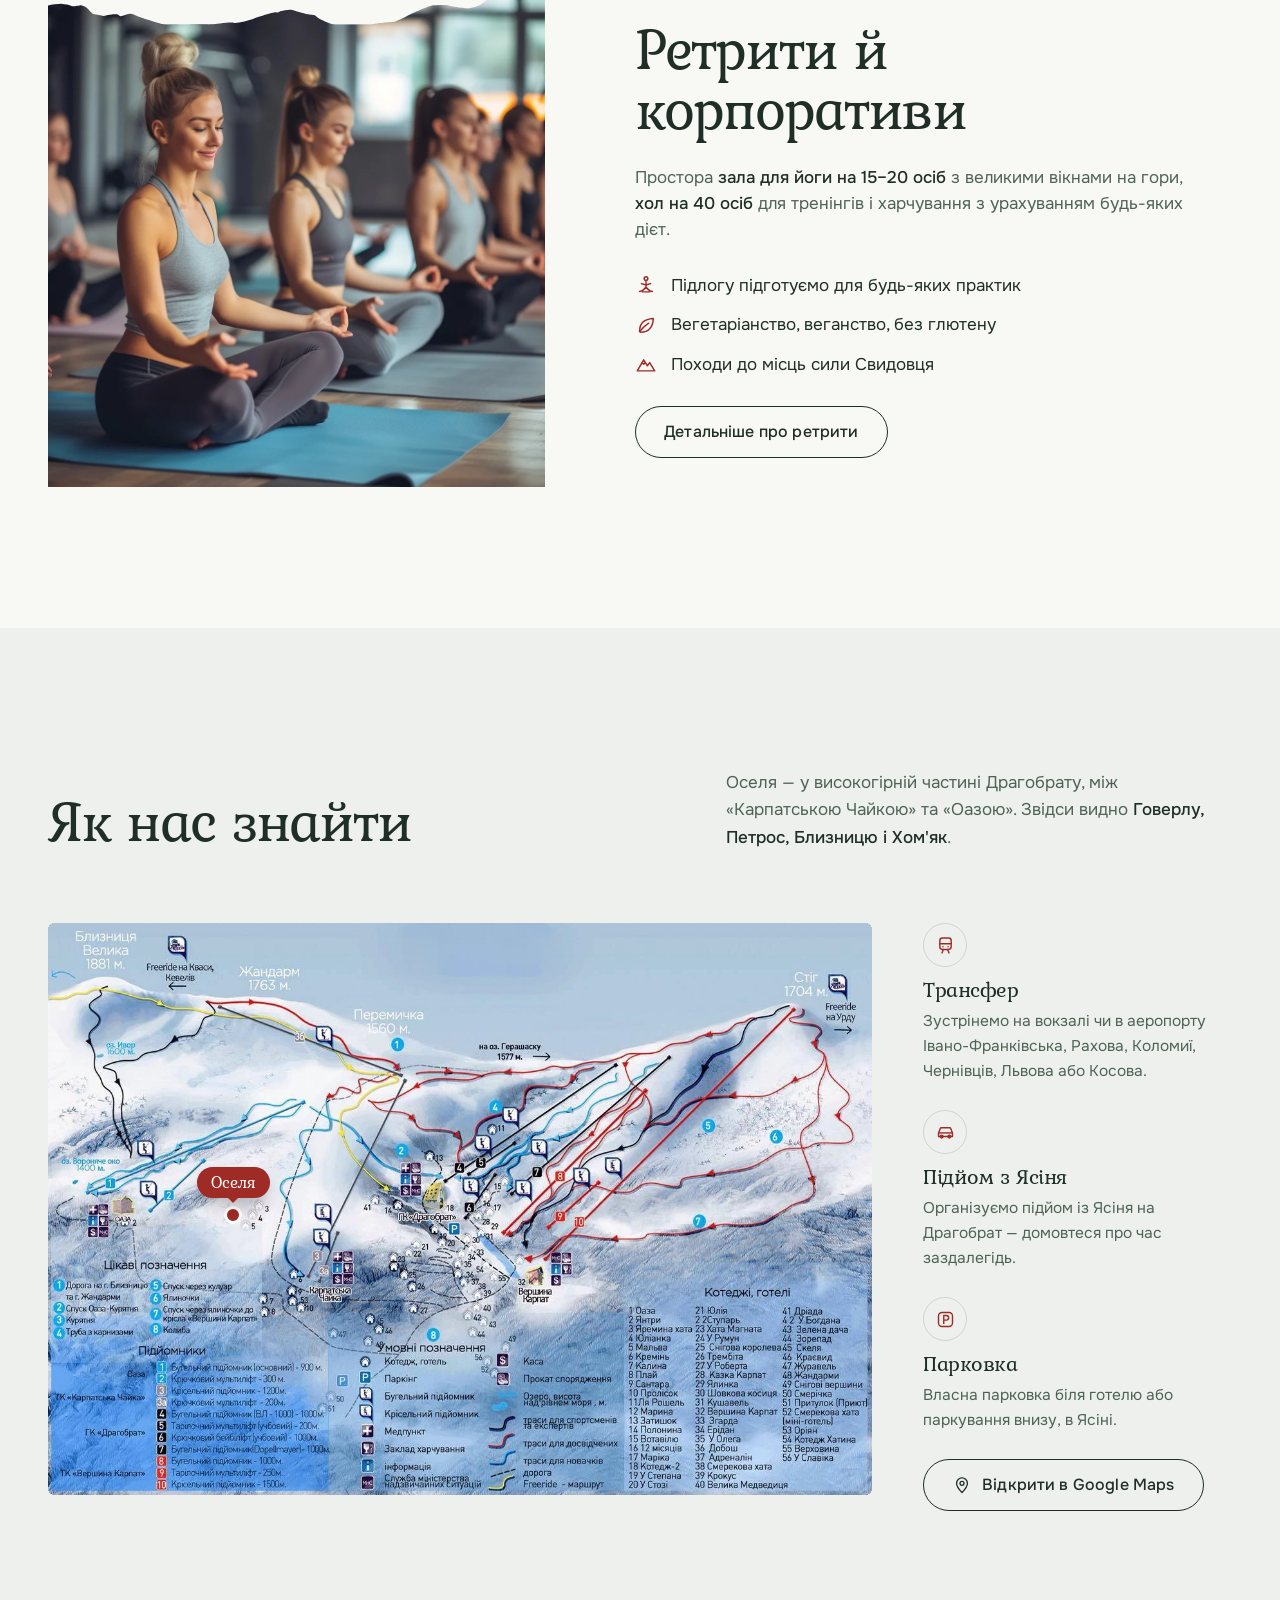
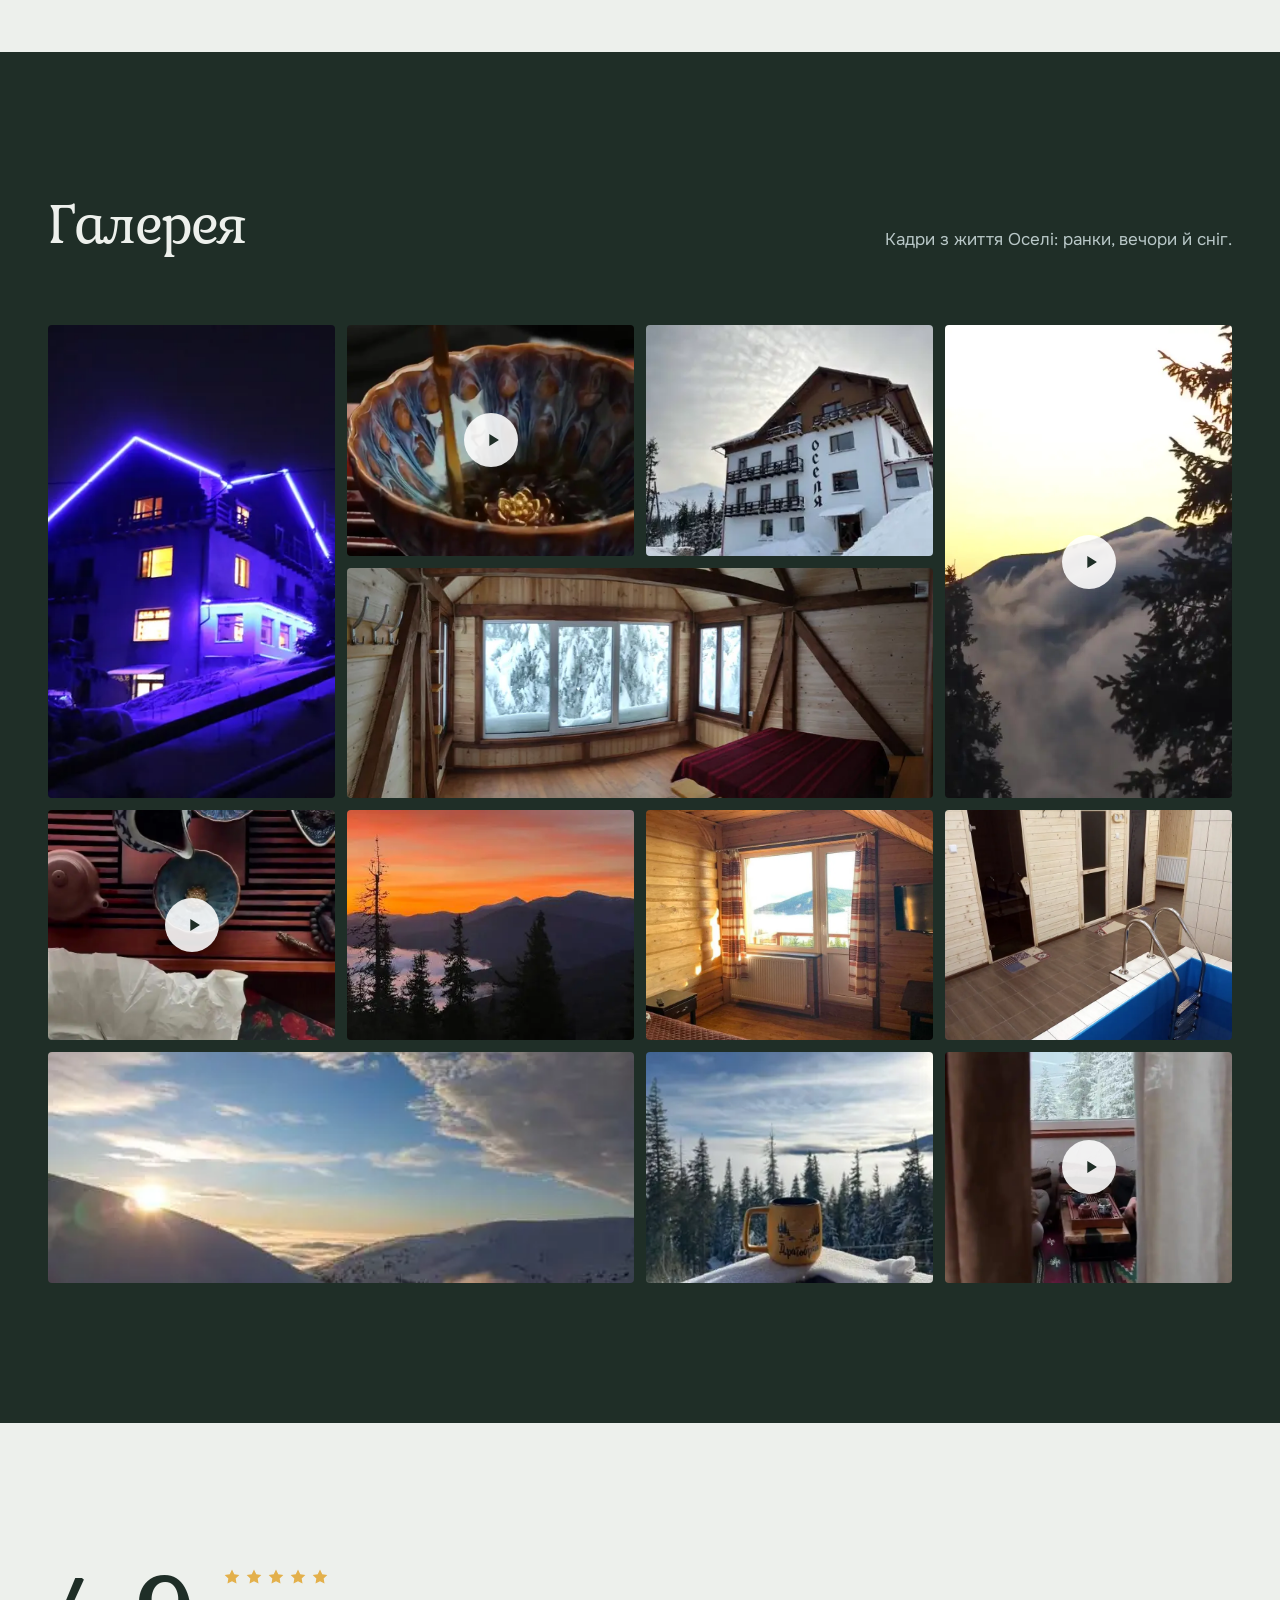
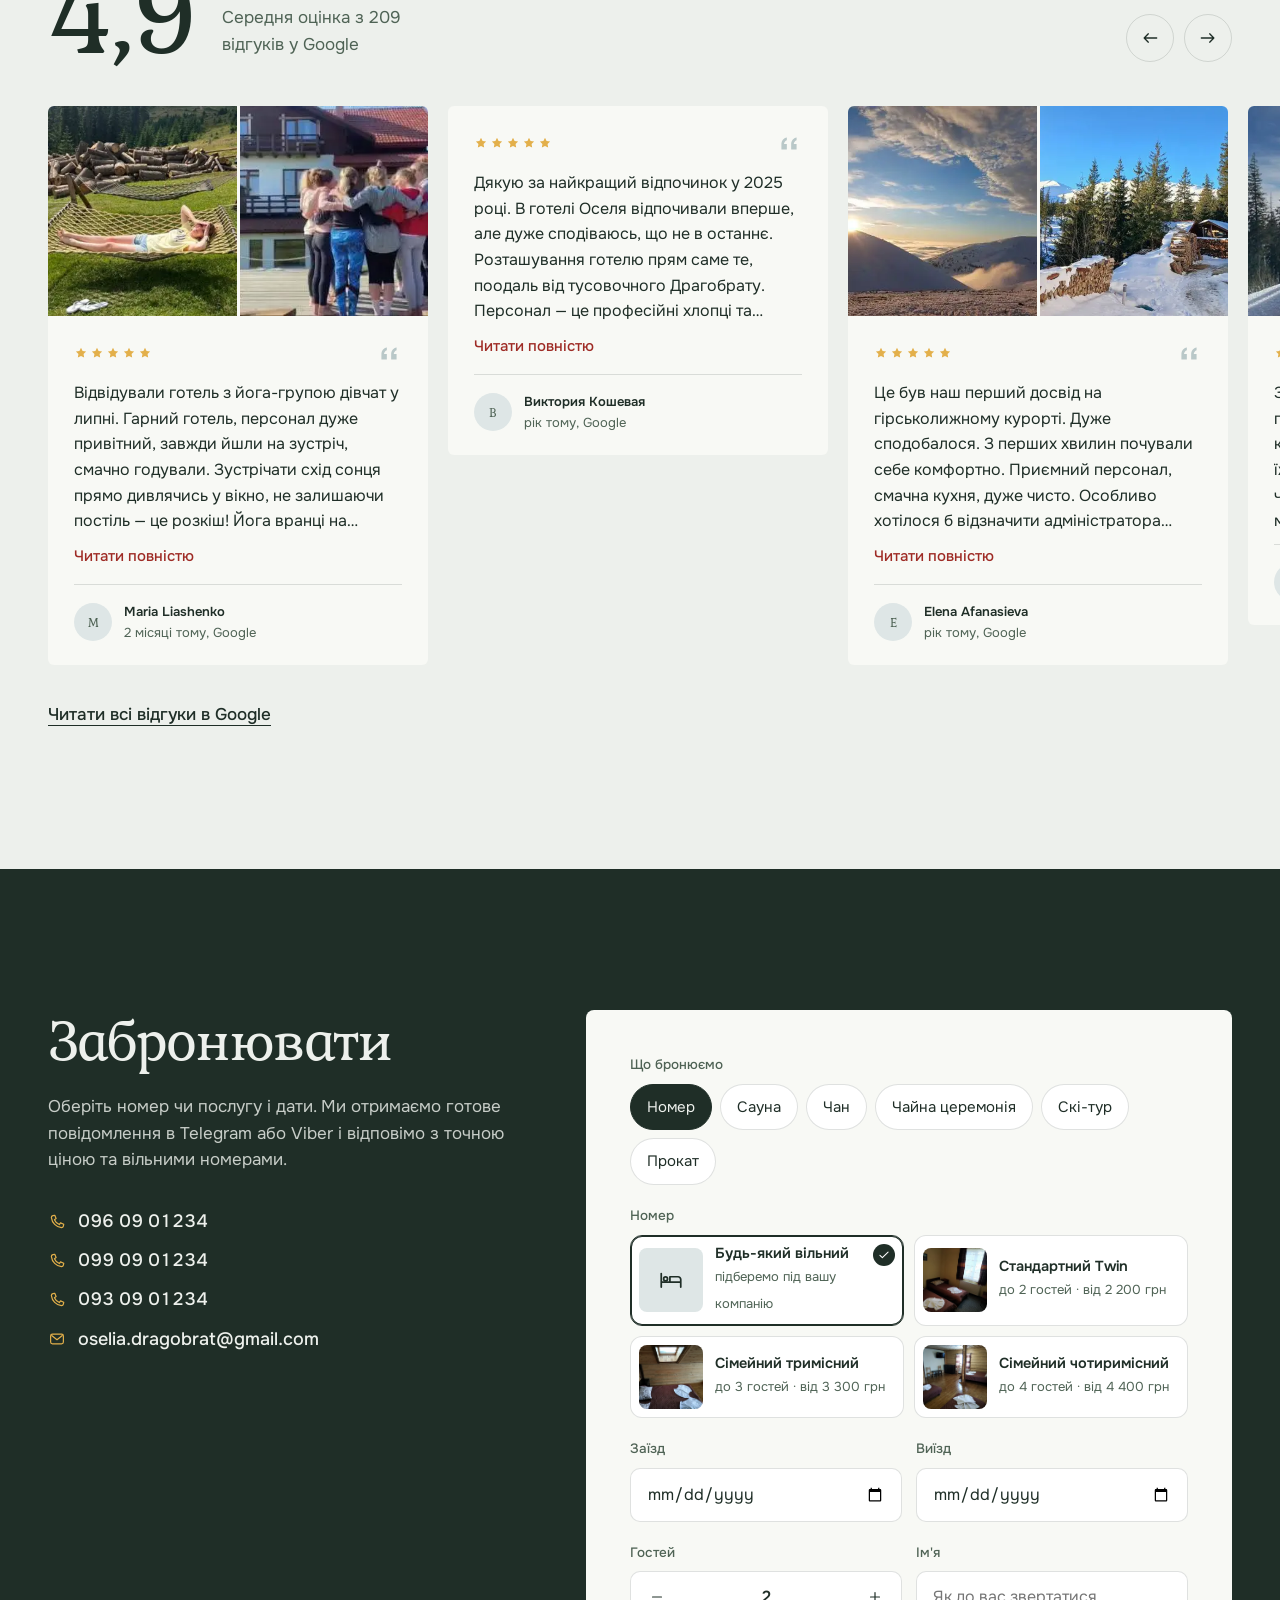
==== commit 324d0d81: "Хедер: телефон, Viber, Telegram, «Забронювати»; перемикач сезону в рядку з локацією, на мобільному —" ====
--- a/index.html
+++ b/index.html
@@ -90,13 +90,15 @@
     </a>
 
     <div class="hdr__right">
-      <a class="hdr__soc" href="https://www.instagram.com/oselia_dragobrat/" target="_blank" rel="noopener" aria-label="Instagram"><svg><use href="#i-instagram"/></svg></a>
       <button class="phone" type="button" aria-expanded="false" aria-controls="phone-pop" data-phone-btn>
         <span class="phone__codes" aria-hidden="true"><span>093</span><span>096</span><span>099</span></span>
         <span class="phone__num" aria-hidden="true">09 01234</span>
         <span class="sr">Телефони: 093, 096 або 099 і далі 09 01234</span>
       </button>
-      <a class="hdr__soc" href="https://t.me/oselia_dragobrat" target="_blank" rel="noopener" aria-label="Telegram"><svg><use href="#i-telegram"/></svg></a>
+      <span class="hdr__msg">
+        <a class="hdr__soc" href="viber://chat?number=%2B380960901234" aria-label="Viber"><svg><use href="#i-viber"/></svg></a>
+        <a class="hdr__soc" href="https://t.me/oselia_dragobrat" target="_blank" rel="noopener" aria-label="Telegram"><svg><use href="#i-telegram"/></svg></a>
+      </span>
       <a class="btn btn--sm hdr__cta" href="#booking">Забронювати</a>
     </div>
 
@@ -122,6 +124,10 @@
 <div class="mnav" id="mnav" hidden data-mnav>
   <div class="mnav__top">
     <img src="assets/logo/emblem_240.webp" width="64" height="64" alt="Оселя">
+    <div class="season season--menu" role="group" aria-label="Сезон">
+      <button type="button" class="is-on" aria-pressed="true"><svg><use href="#i-snow"/></svg>Зима</button>
+      <button type="button" data-summer aria-pressed="false"><svg><use href="#i-sun"/></svg>Літо</button>
+    </div>
     <button class="hdr__icon" type="button" aria-label="Закрити меню" data-mnav-close><svg><use href="#i-close"/></svg></button>
   </div>
   <nav class="mnav__links" aria-label="Розділи">
@@ -161,14 +167,15 @@
       data-poster-mobile="assets/img/poster-hero-mobile.webp"></video>
   </div>
 
-  <div class="season season--hero" role="group" aria-label="Сезон">
-    <button type="button" class="is-on" aria-pressed="true"><svg><use href="#i-snow"/></svg>Зима</button>
-    <button type="button" data-summer aria-pressed="false"><svg><use href="#i-sun"/></svg>Літо</button>
-  </div>
-
   <div class="hero__inner wrap">
     <div class="hero__text">
-      <p class="hero__place"><svg><use href="#i-peak"/></svg>Драгобрат, 1350 м над рівнем моря</p>
+      <div class="hero__top">
+        <p class="hero__place"><svg><use href="#i-peak"/></svg>Драгобрат, 1350 м над рівнем моря</p>
+        <div class="season season--hero" role="group" aria-label="Сезон">
+          <button type="button" class="is-on" aria-pressed="true"><svg><use href="#i-snow"/></svg>Зима</button>
+          <button type="button" data-summer aria-pressed="false"><svg><use href="#i-sun"/></svg>Літо</button>
+        </div>
+      </div>
       <h1 class="hero__title">Твій дім <br>в обіймах Карпат</h1>
       <p class="hero__lead">Затишний готель із прямим виїздом з траси «Карпатської Чайки». Після схилів — сауна, гарячий чан у лісі та домашня кухня, а зранку — скі-тур з нашими гідами.</p>
       <div class="hero__actions">
--- a/css/styles.css
+++ b/css/styles.css
@@ -215,7 +215,7 @@
 .mnav { position: fixed; inset: 0; z-index: 70; background: var(--spruce); color: var(--snow); display: flex; flex-direction: column; gap: 24px; padding: 14px var(--gut) calc(24px + env(safe-area-inset-bottom)); overflow-y: auto; }
 .mnav:not([hidden]) { animation: mnavIn .45s var(--ease); }
 @keyframes mnavIn { from { opacity: 0; transform: translateY(-12px); } }
-.mnav__top { display: flex; justify-content: space-between; align-items: center; }
+.mnav__top { display: flex; justify-content: space-between; align-items: center; gap: 12px; }
 .mnav__links { display: grid; }
 .mnav__links a { display: flex; justify-content: space-between; align-items: center; padding: 13px 0; border-bottom: 1px solid var(--line-light); font: 400 clamp(1.5rem, 6.4vw, 2rem)/1.2 var(--f-display); letter-spacing: -.02em; text-decoration: none; }
 .mnav__links a::after { content: ""; width: 9px; height: 9px; border-top: 1.5px solid var(--mist); border-right: 1.5px solid var(--mist); transform: rotate(45deg); opacity: .7; }
@@ -235,8 +235,12 @@
 .season button svg { width: 17px; height: 17px; }
 .season button.is-on { background: #fff; color: var(--spruce); }
 .season button:not(.is-on):hover { background: rgba(255,255,255,.16); }
-.season--hero { position: absolute; z-index: 3; right: clamp(18px, 3vw, 44px); top: calc(var(--hdr) + 22px); animation: rise 1s .6s var(--ease) both; }
-@media (max-width: 1260px) { .season--hero { top: 90px; } }
+.hero__text { width: fit-content; max-width: 100%; }
+.hero__top { display: flex; align-items: center; justify-content: space-between; gap: 20px; margin-bottom: 18px; }
+.hero__top .hero__place { margin: 0; }
+.season--menu { background: rgba(255,255,255,.08); border-color: var(--line-light); }
+.season--menu button.is-on { color: var(--spruce); }
+@media (max-width: 800px) { .season--hero { display: none; } }
 
 /* ---------- Стартовий екран ---------- */
 .hero { position: relative; min-height: 100vh; min-height: 100svh; color: #fff; display: flex; align-items: flex-end; overflow: hidden; background: var(--spruce); }
@@ -250,6 +254,7 @@
 .hero__lead { max-width: 52ch; font-size: clamp(1.02rem, 1.25vw, 1.15rem); opacity: .92; }
 .hero__actions { display: flex; flex-wrap: wrap; gap: 12px; margin-top: 30px; }
 .hero__text > * { animation: rise 1.1s var(--ease) both; }
+.hdr__msg { display: flex; gap: 6px; margin: 0 -6px 0 12px; }
 .hero__text > :nth-child(2) { animation-delay: .12s; }
 .hero__text > :nth-child(3) { animation-delay: .26s; }
 .hero__text > :nth-child(4) { animation-delay: .38s; }
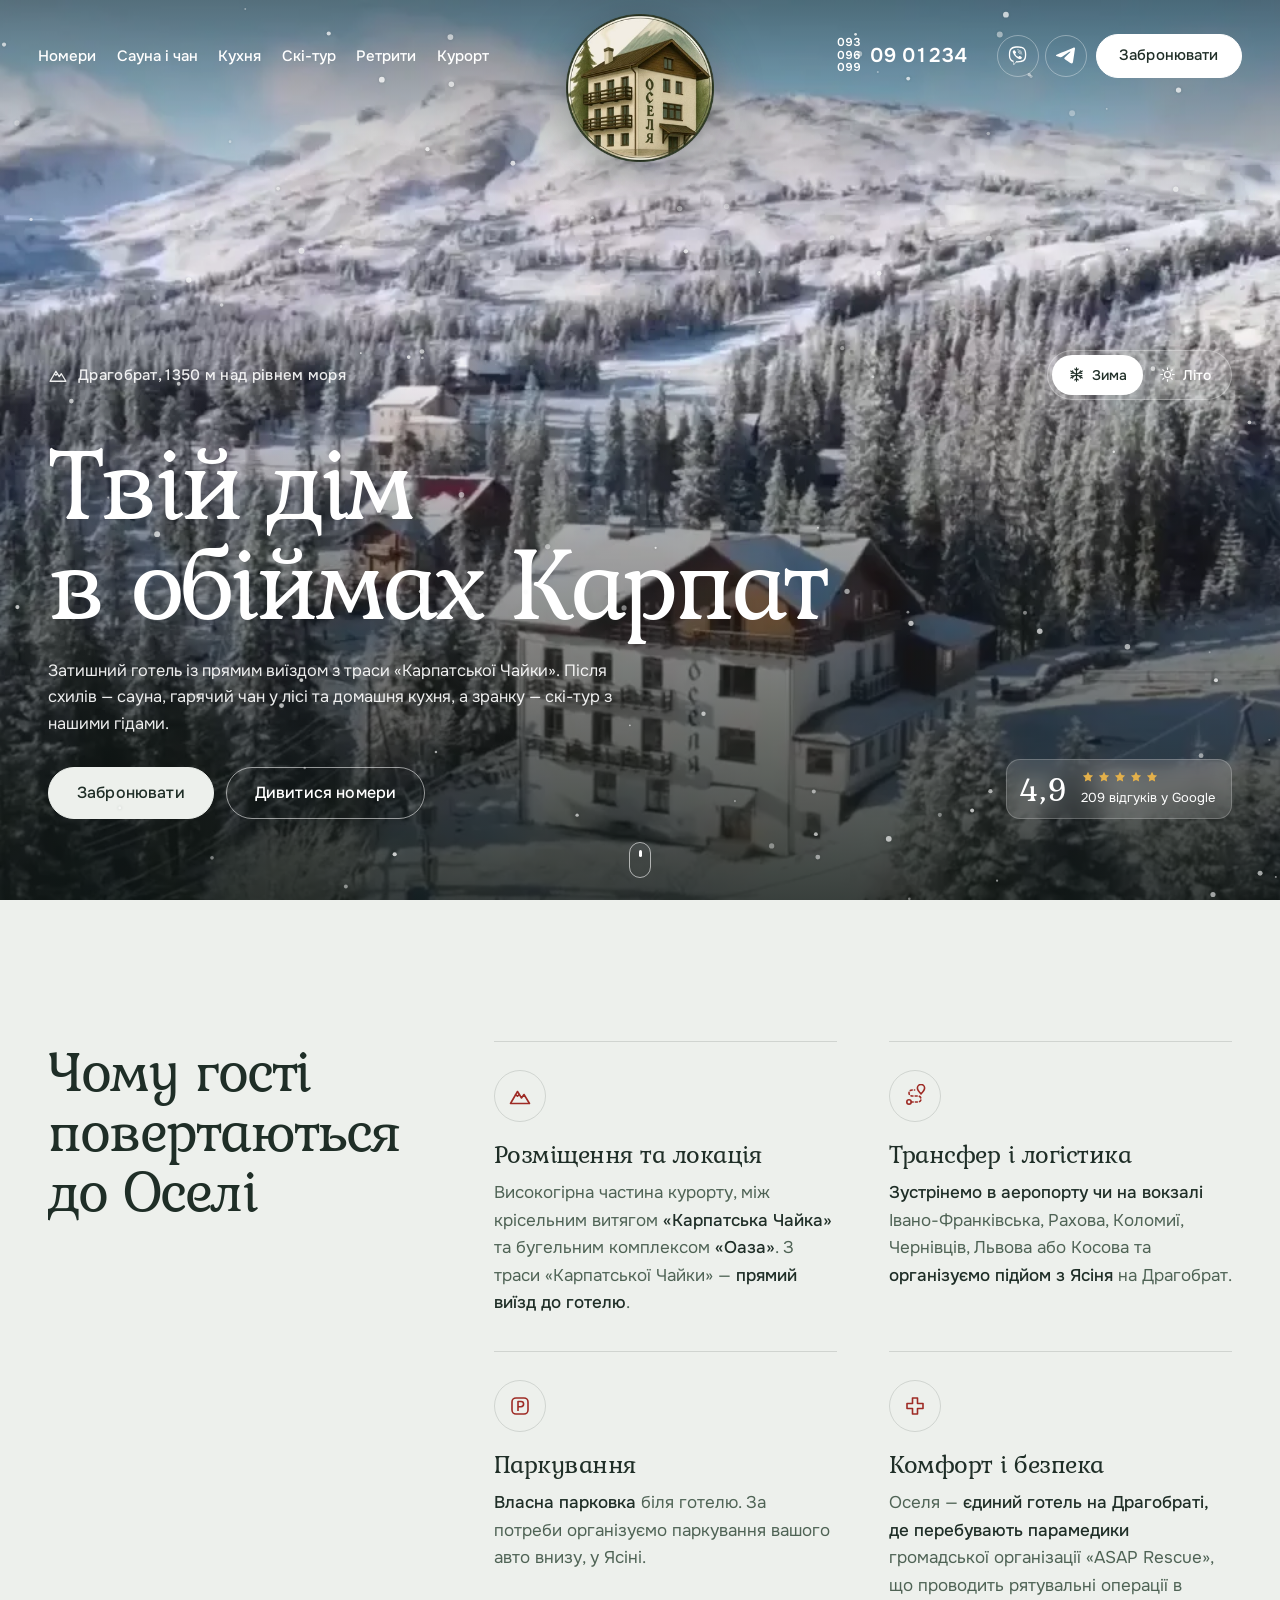
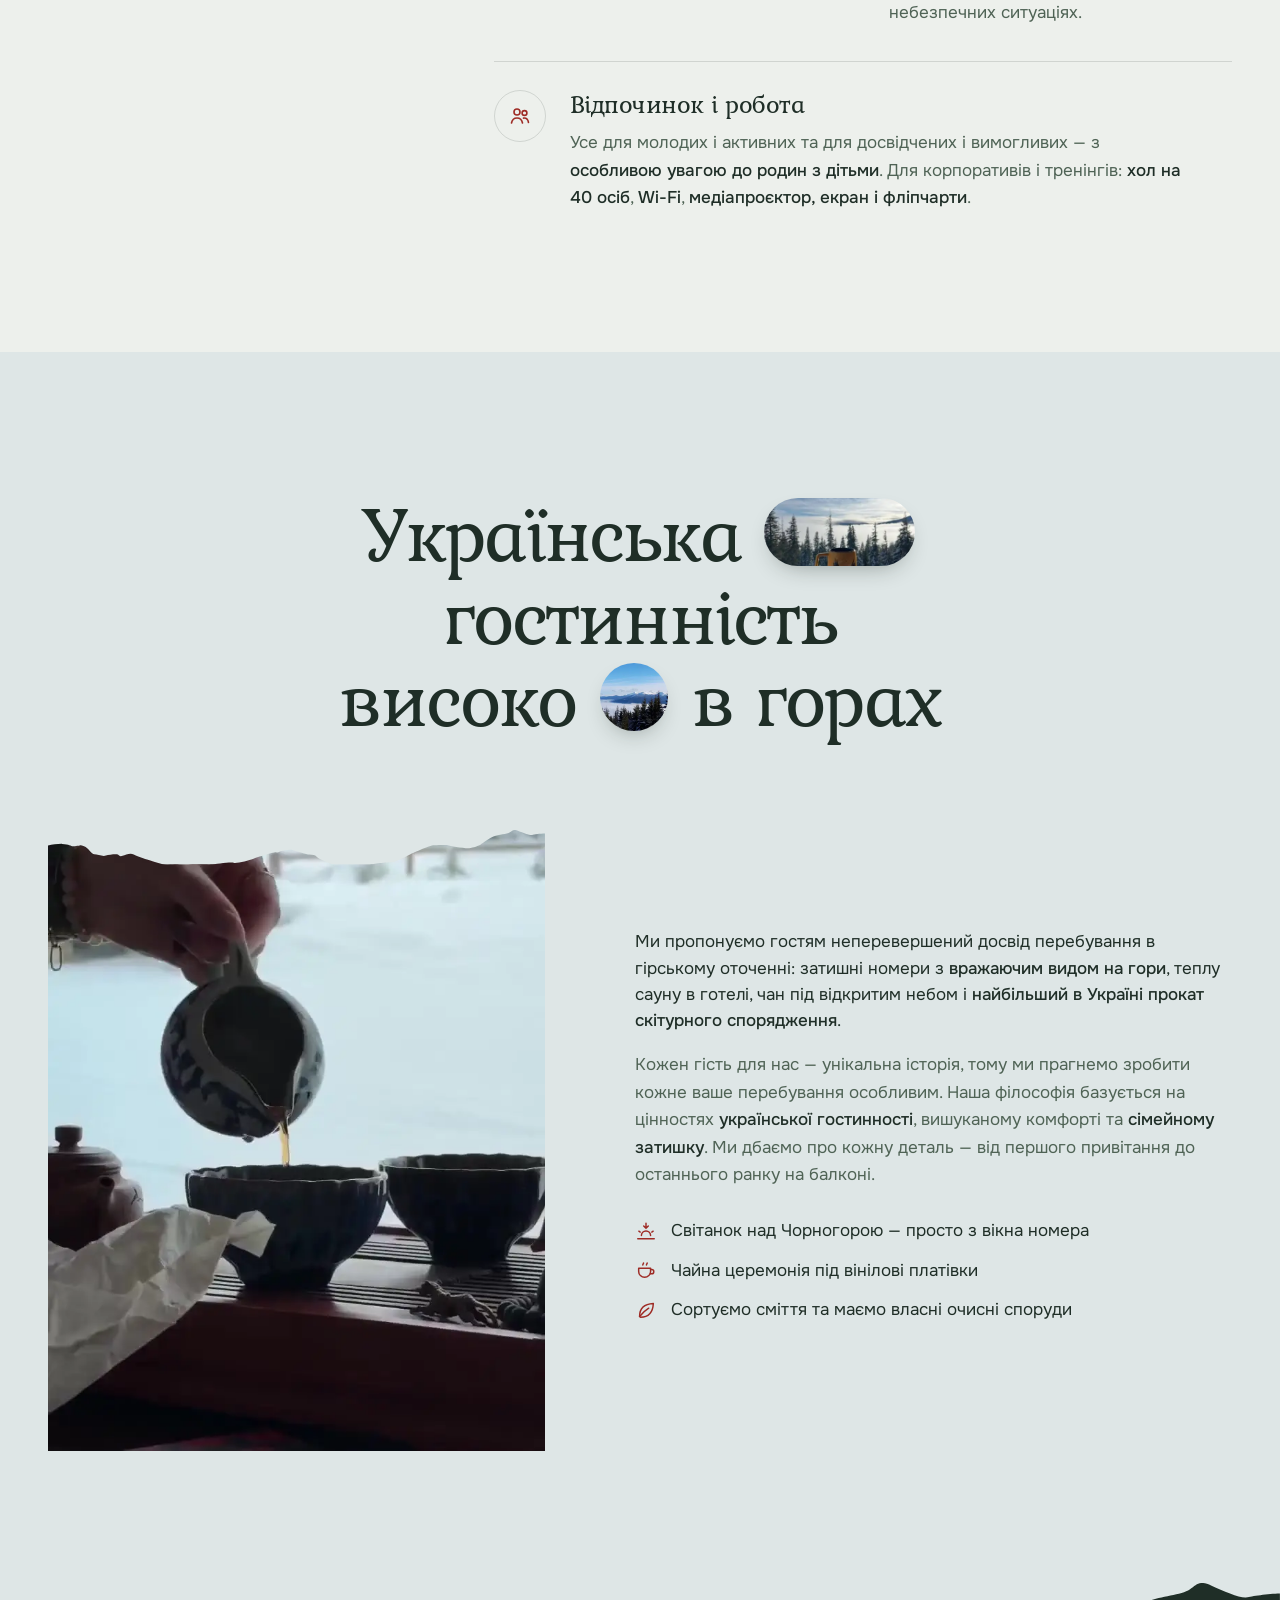
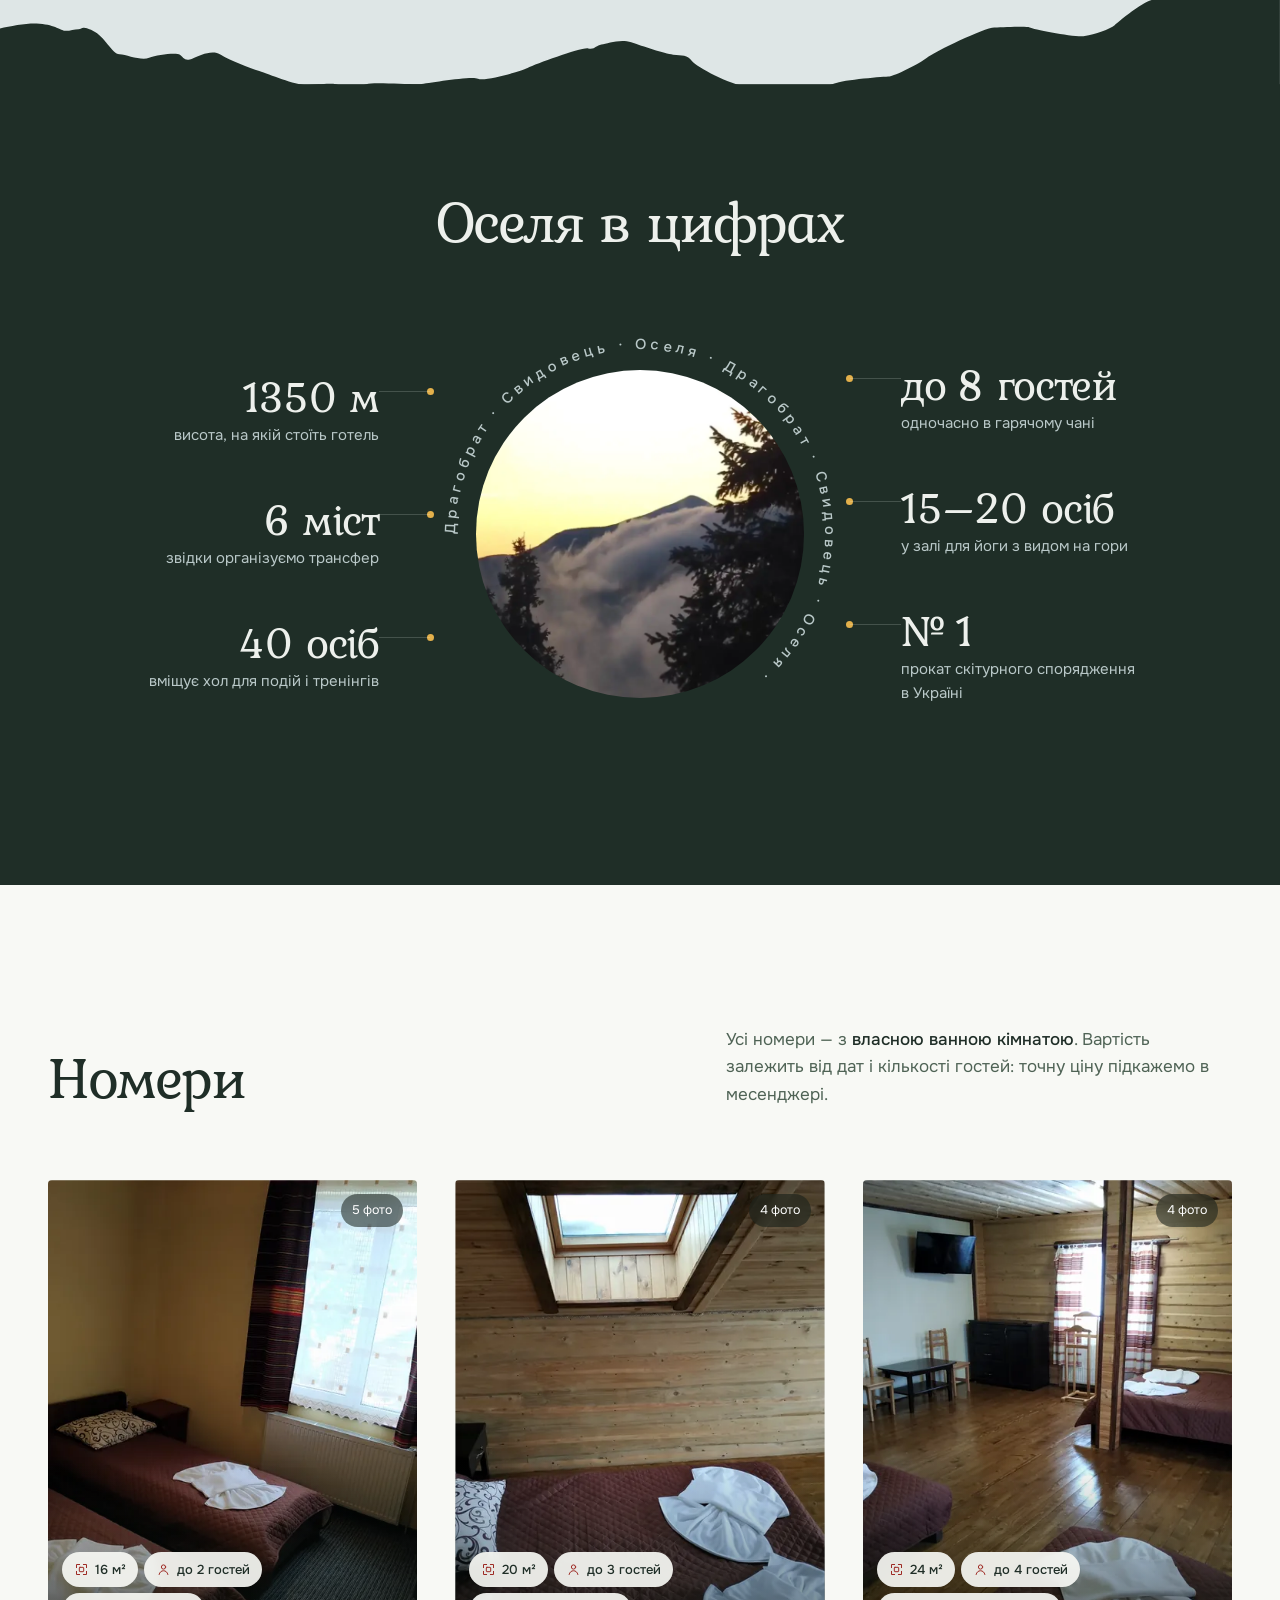
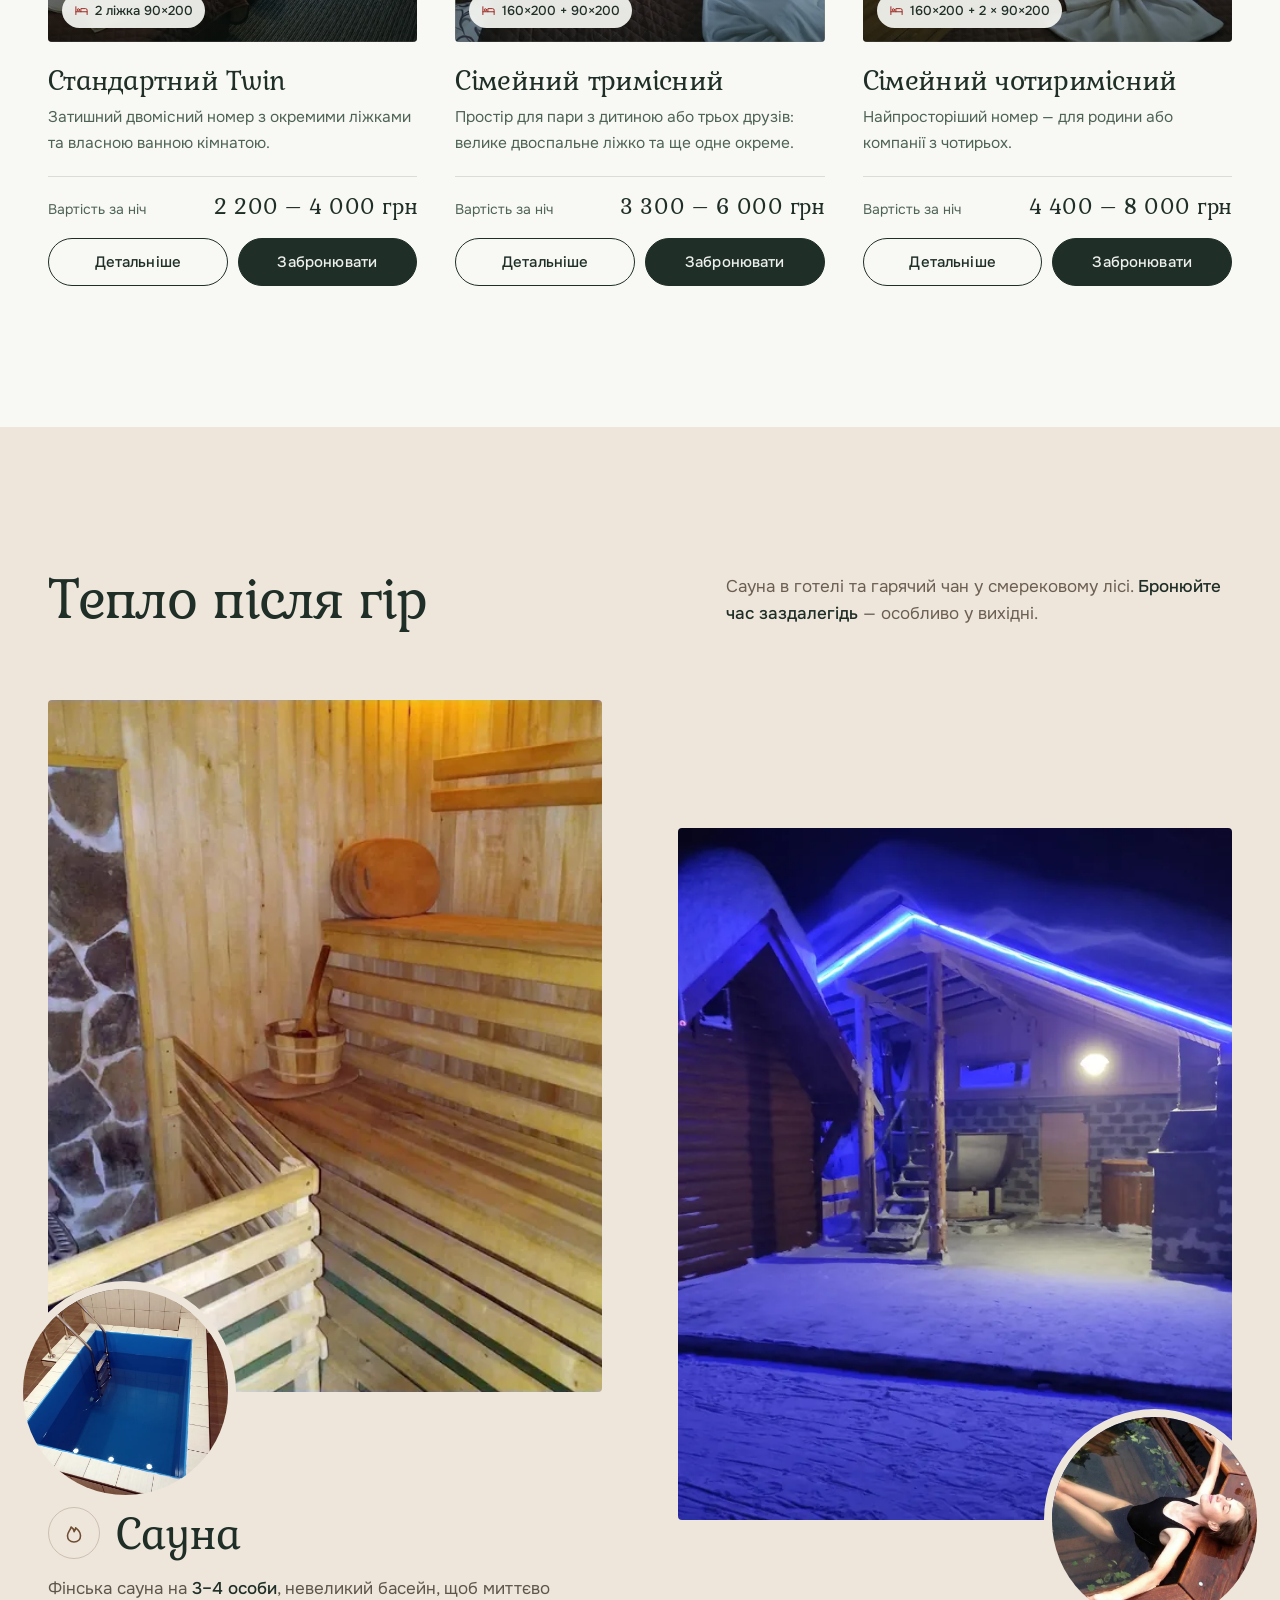
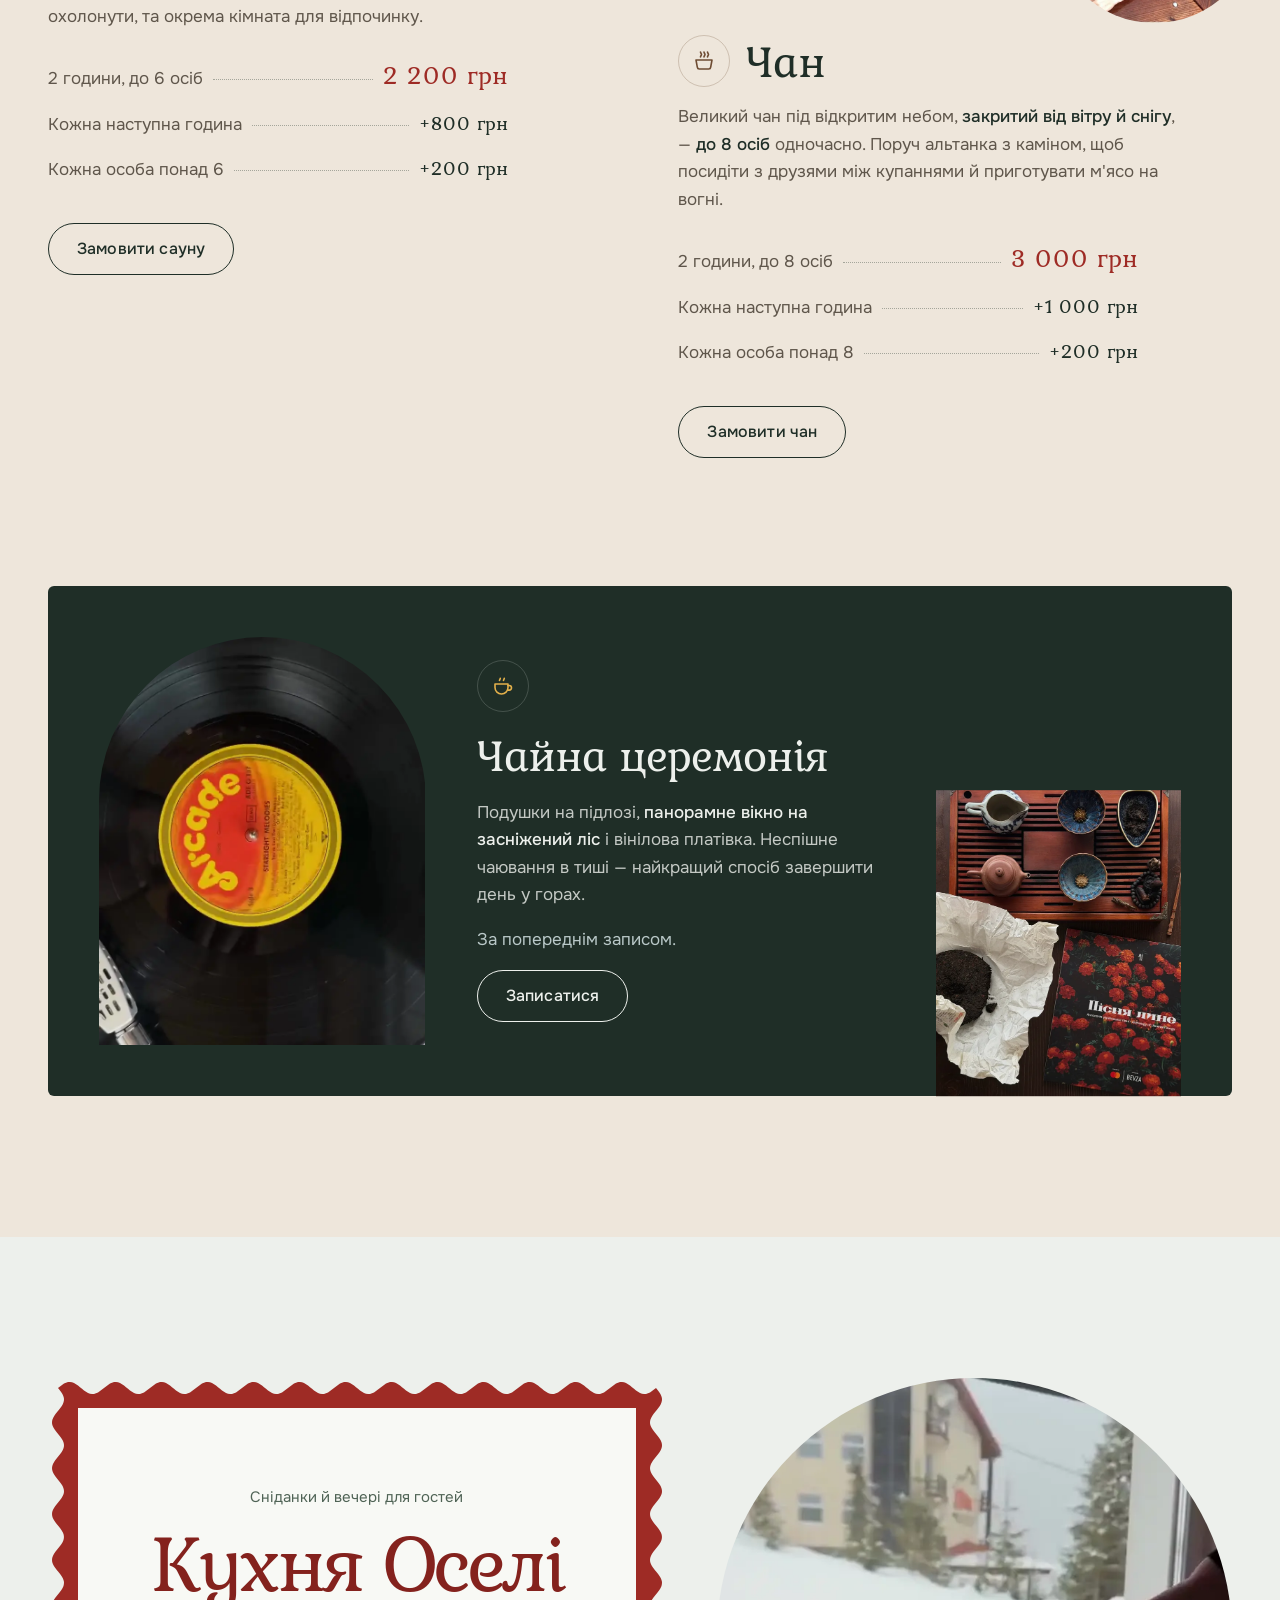
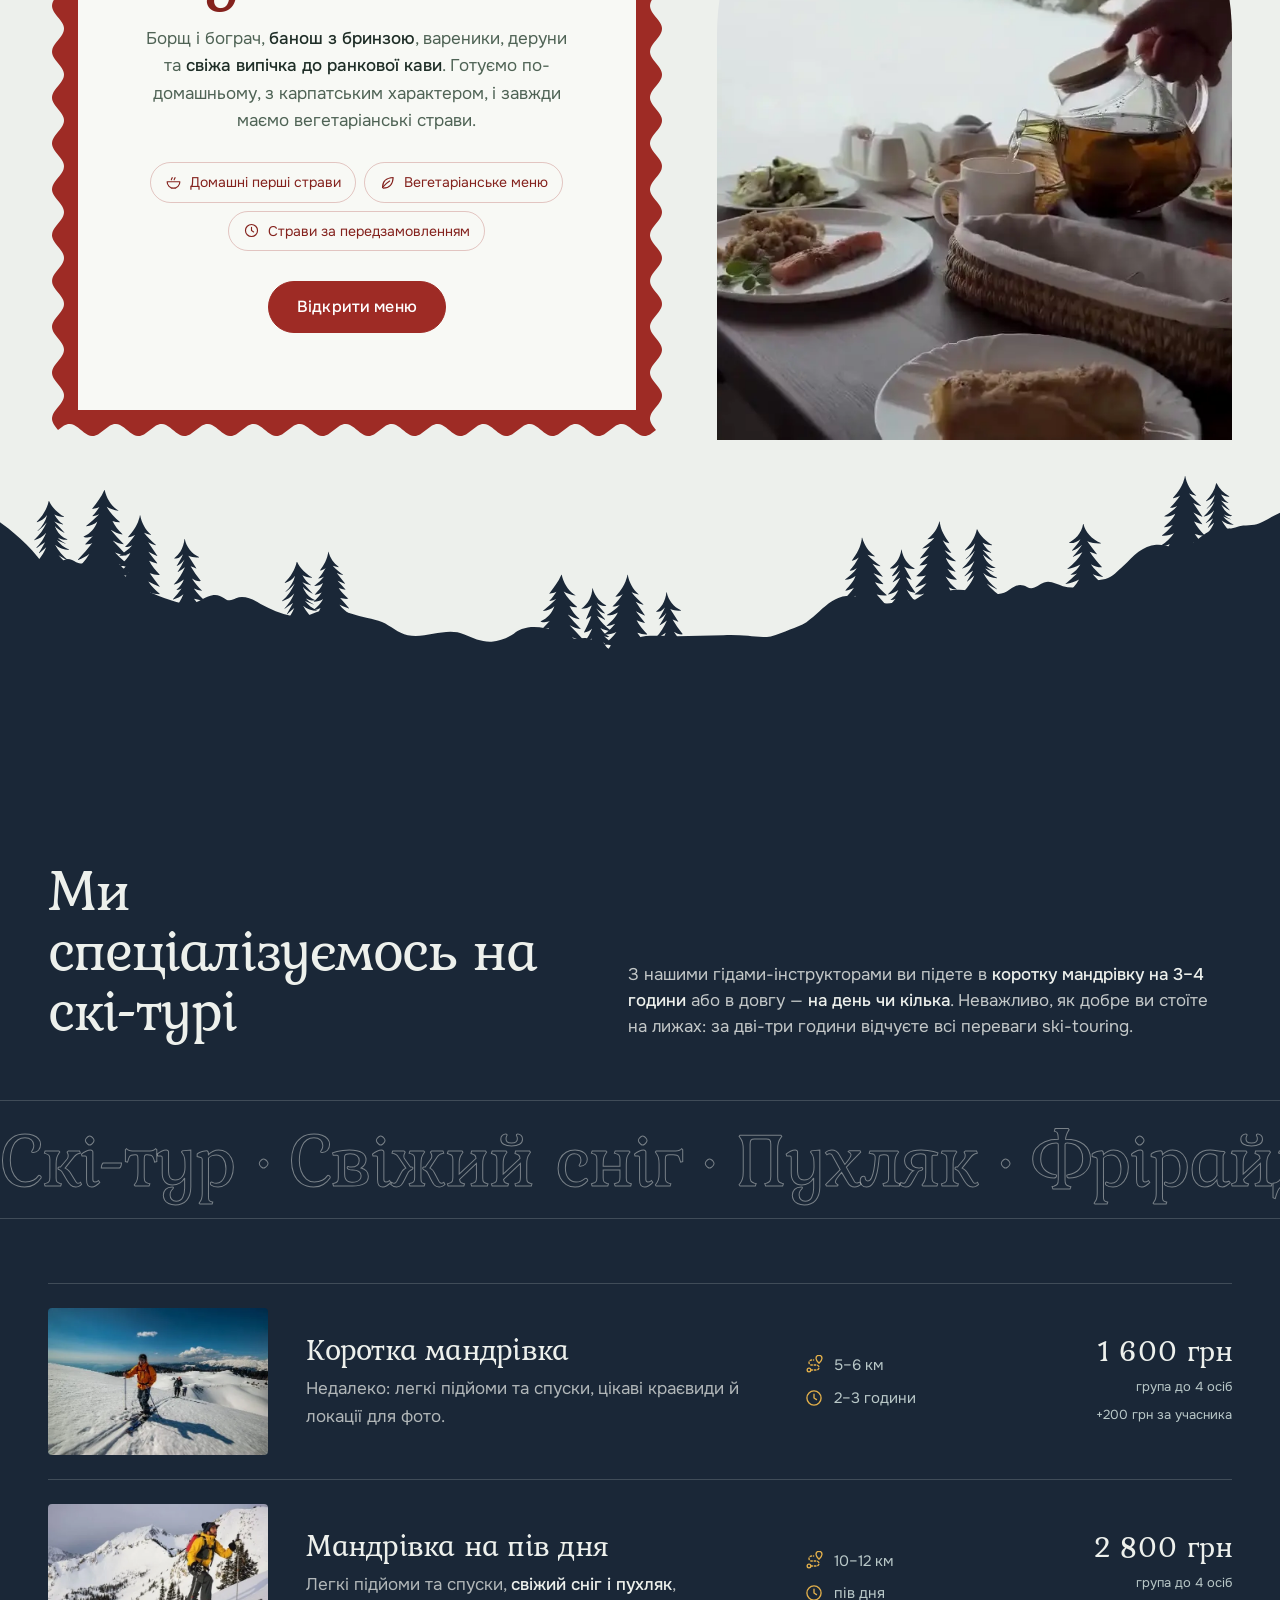
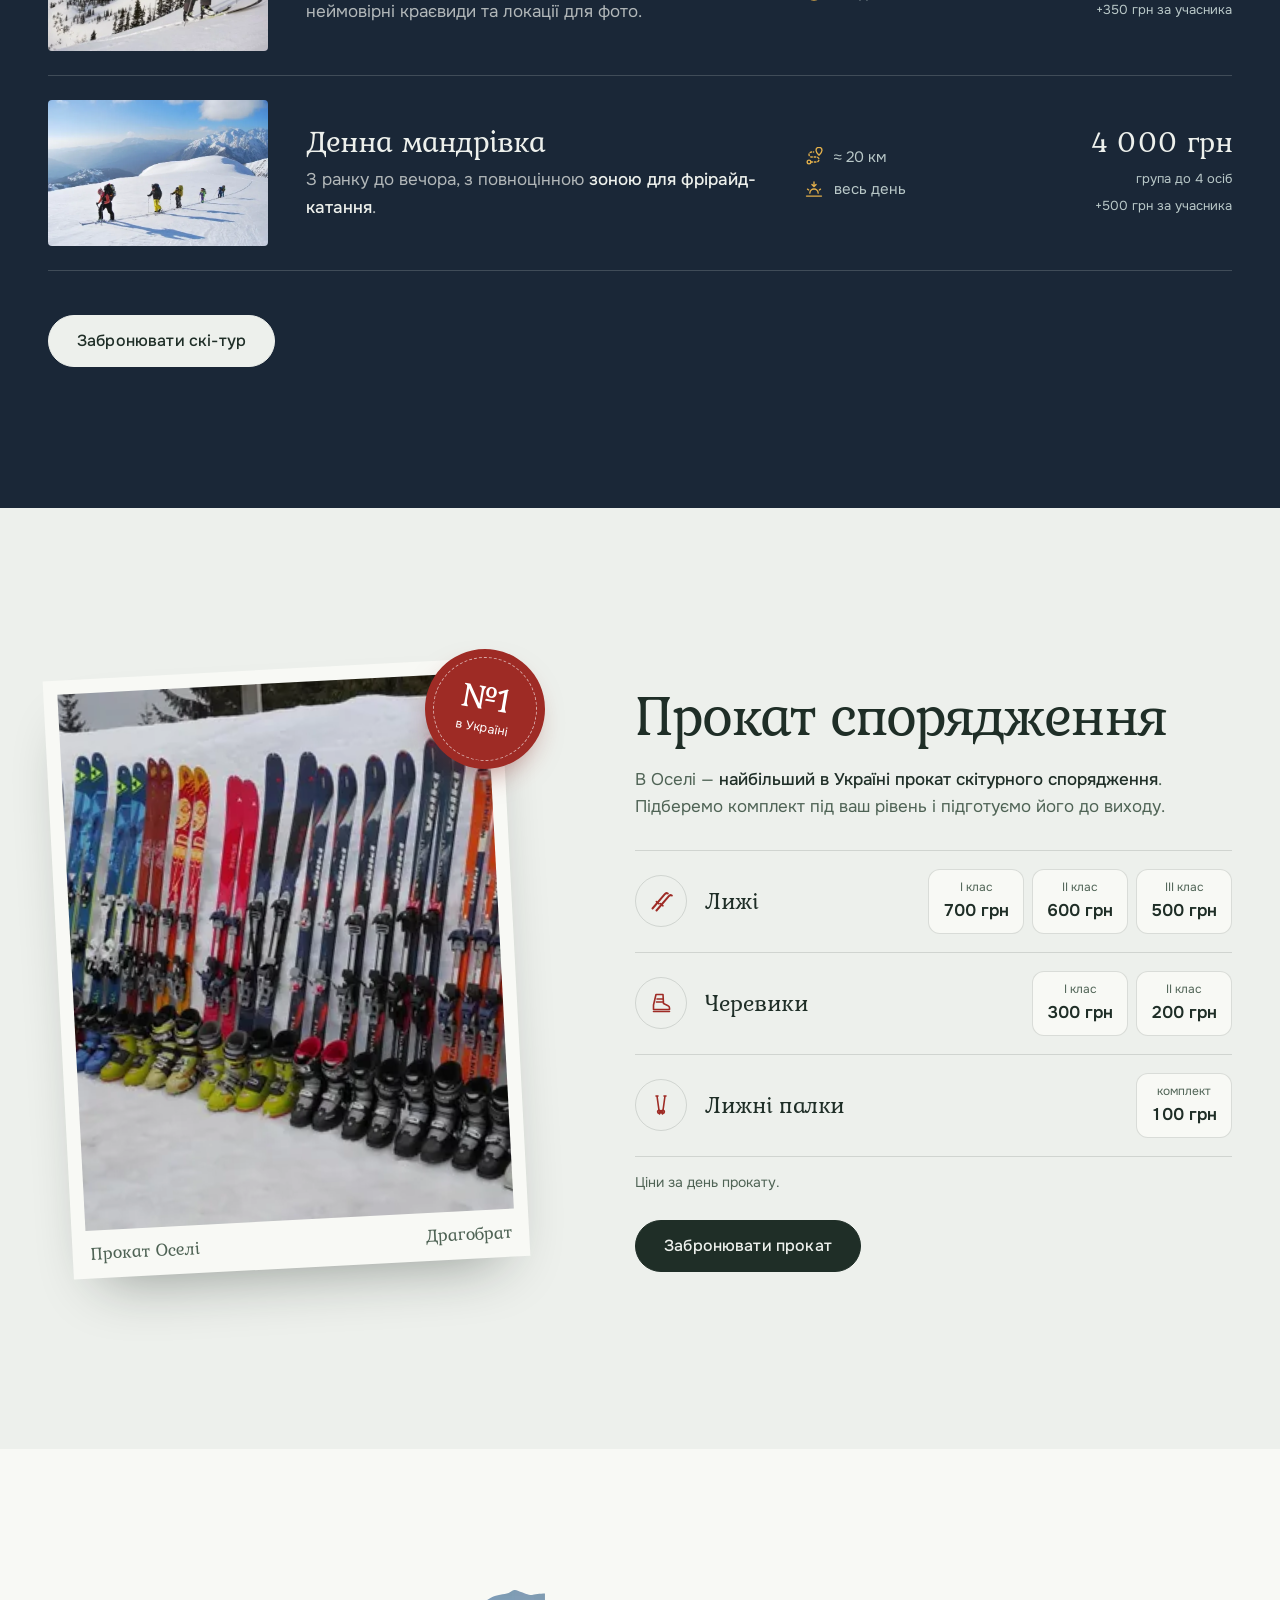
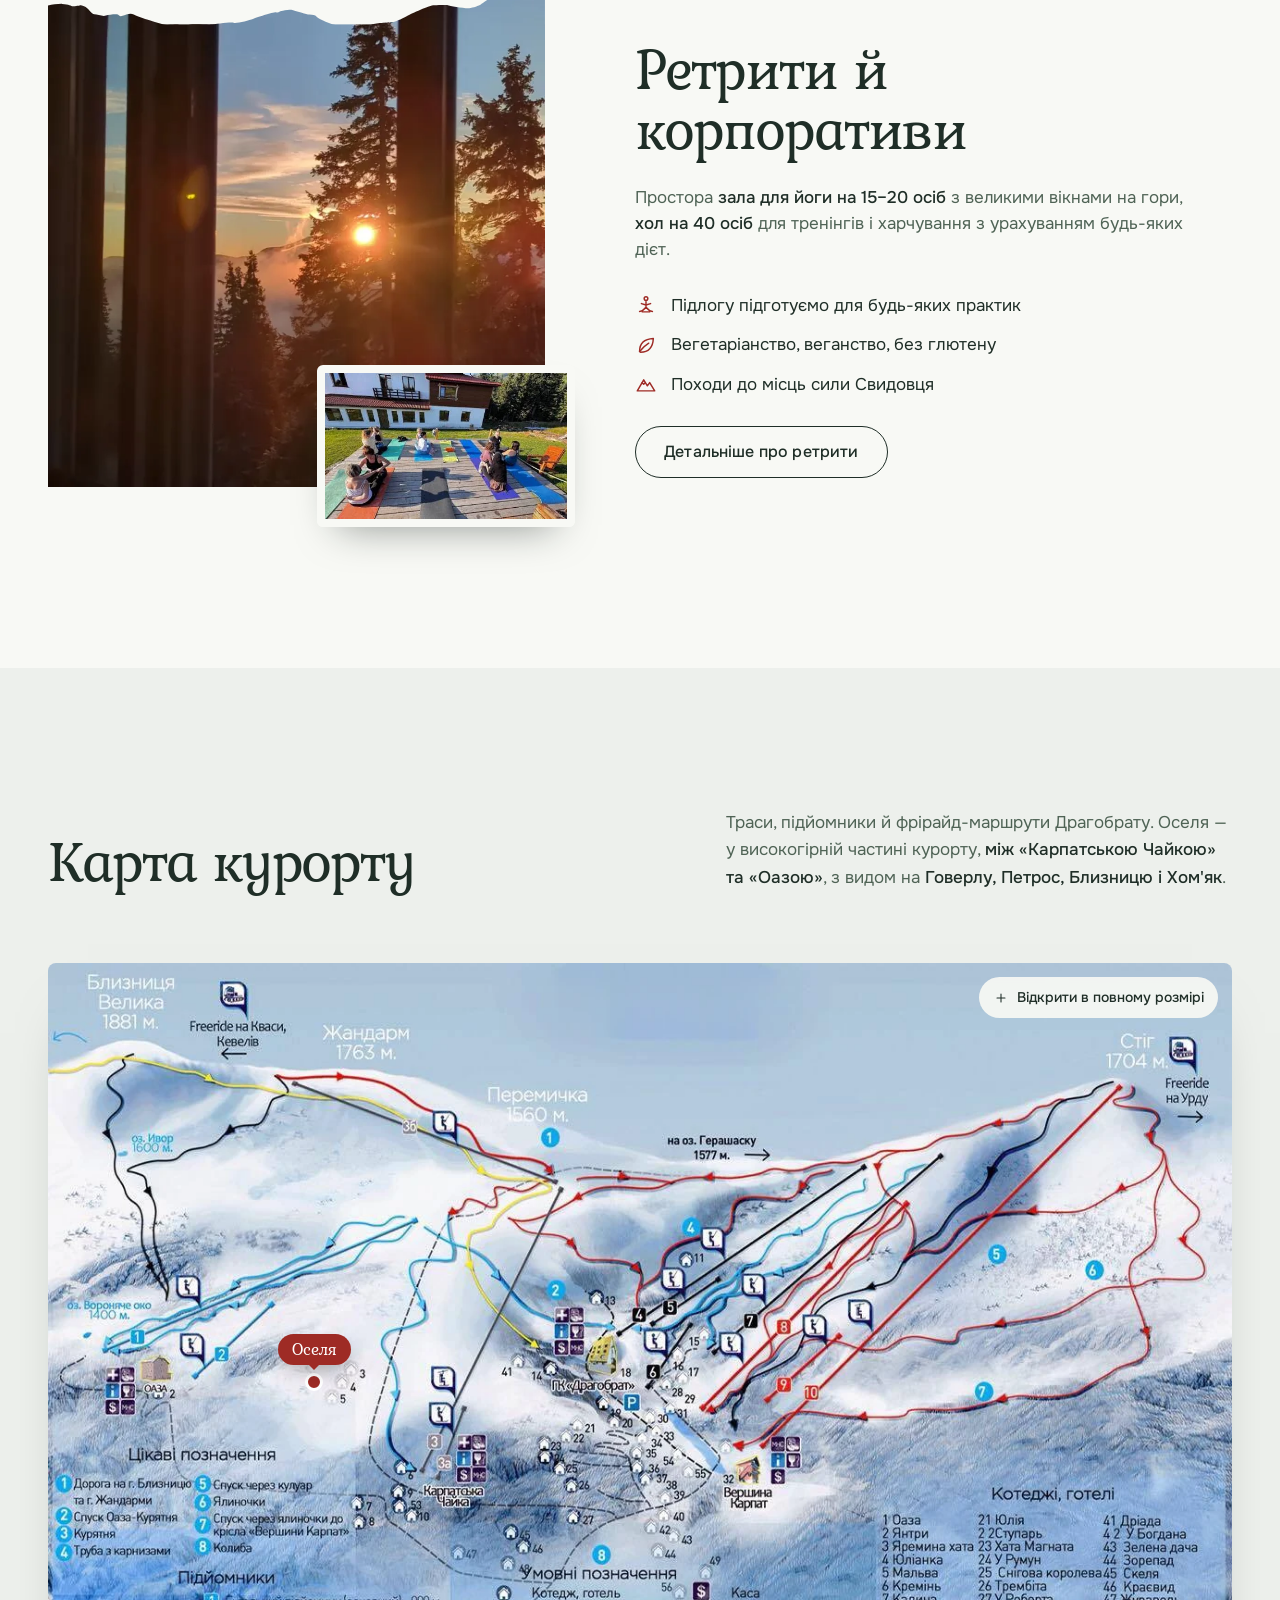
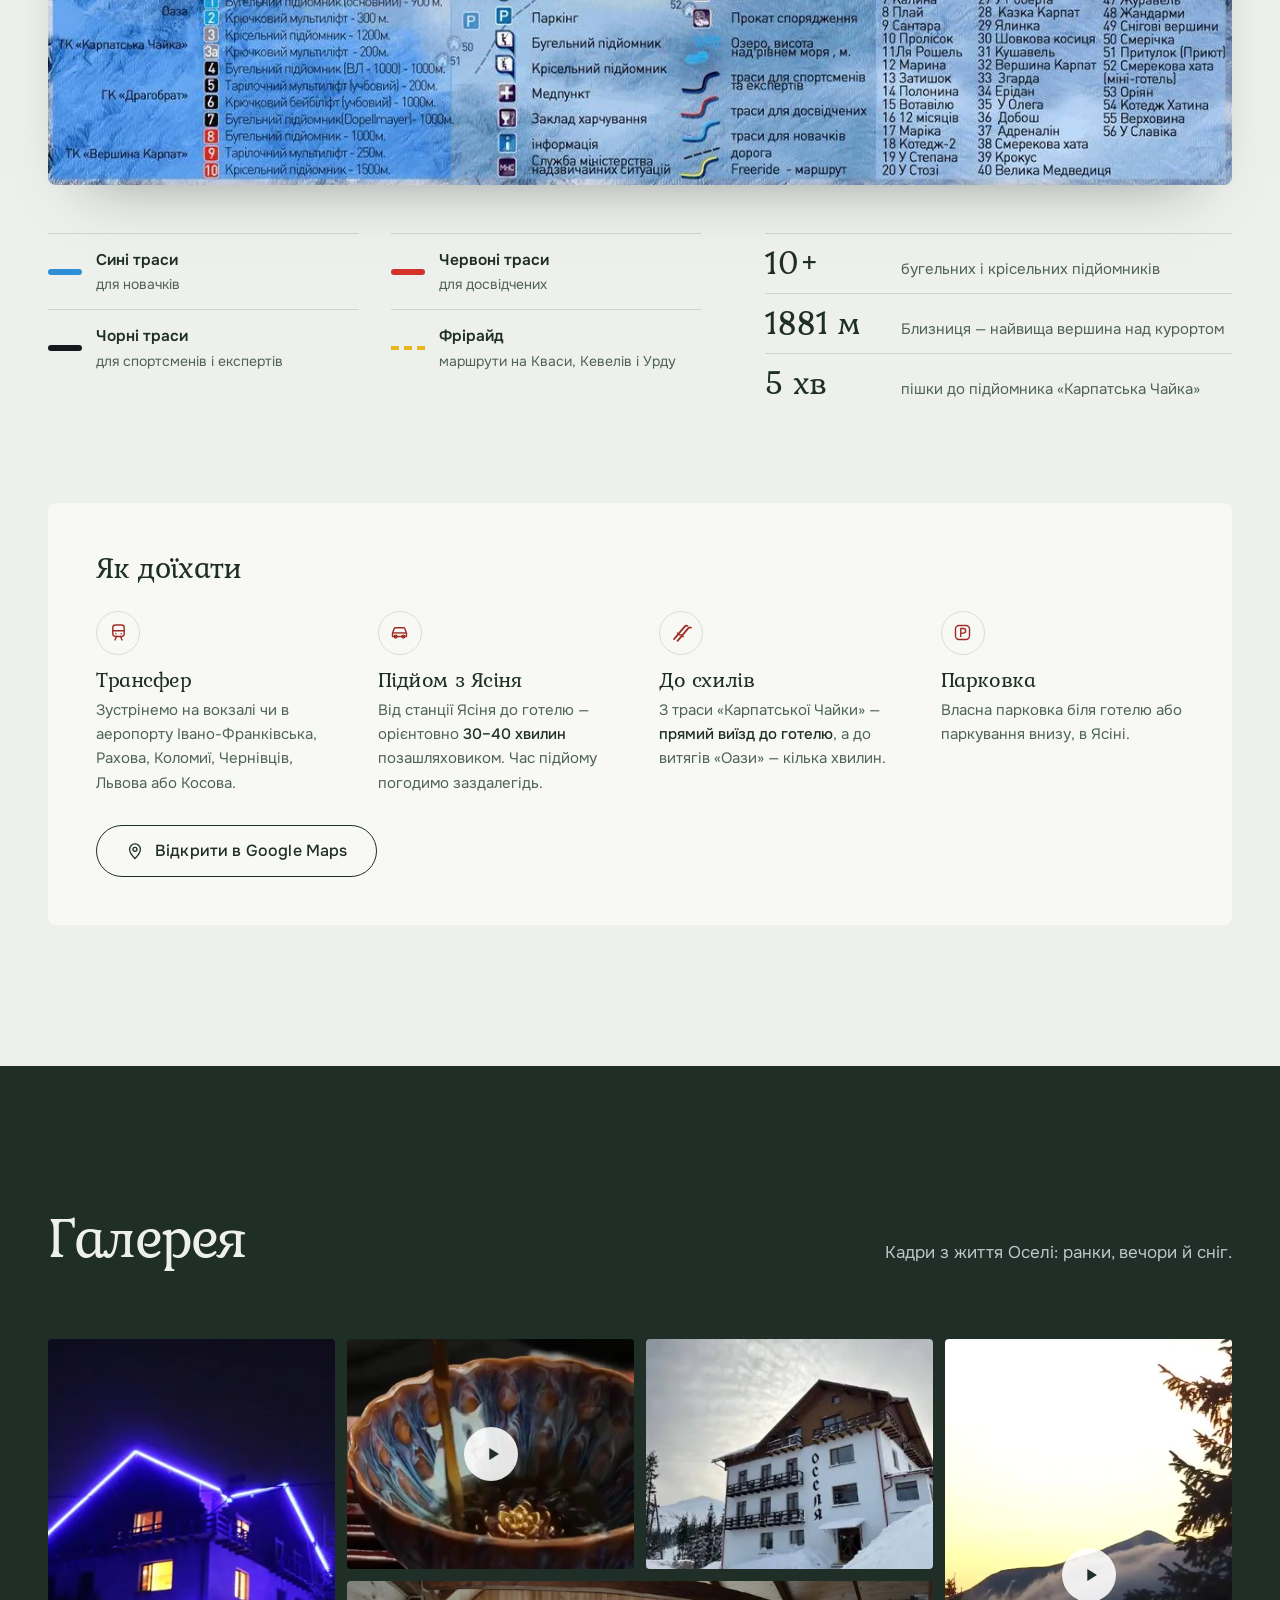
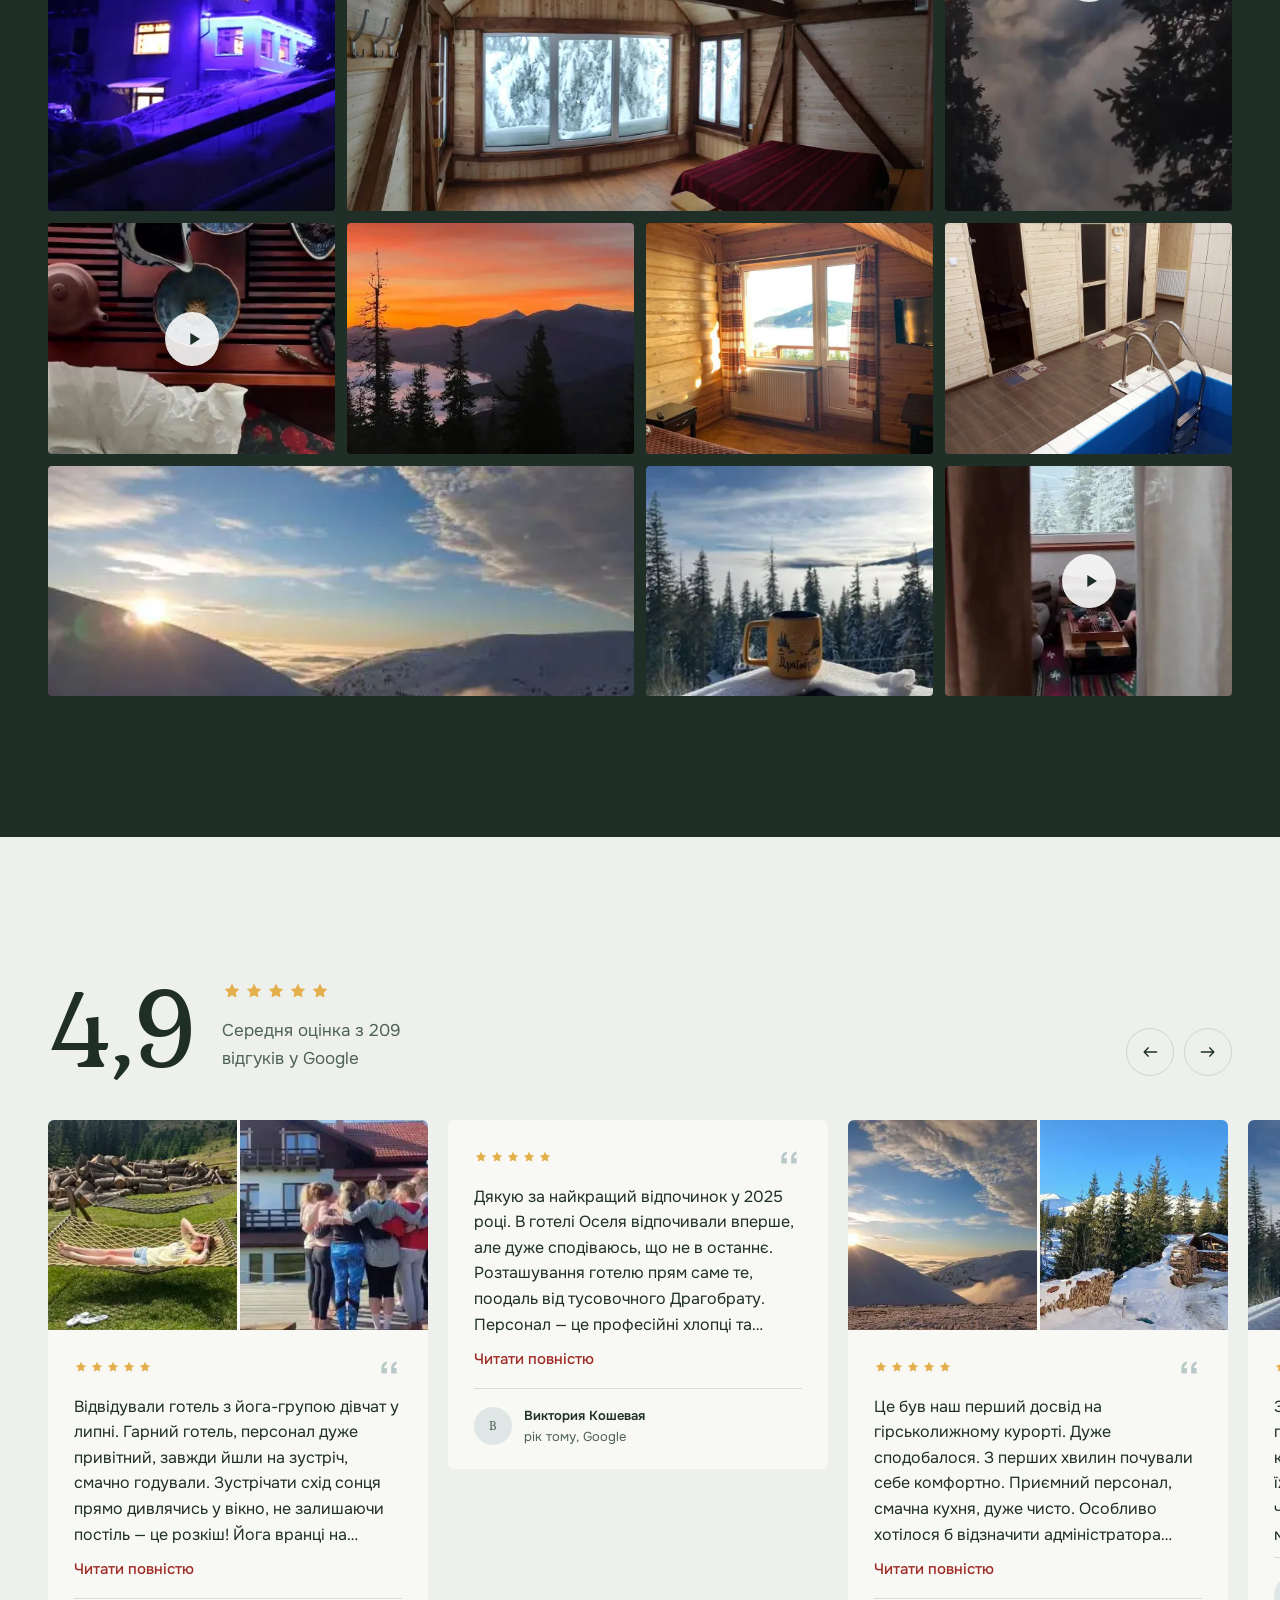
==== commit e306621d: "Карта курорту без скролу з легендою трас, нові фото ретритів, іконка лиж, перемикач сезону в рядку і" ====
--- a/index.html
+++ b/index.html
@@ -61,7 +61,7 @@
   <symbol id="i-board" viewBox="0 0 24 24"><g fill="none" stroke="currentColor" stroke-width="1.6" stroke-linecap="round" stroke-linejoin="round"><rect x="2.5" y="9" width="16" height="9" rx="2"/><path d="M18.5 13.5h3"/><path d="M6 9l3-4 4 4M9.5 13a1 1 0 1 0 0 .1"/></g></symbol>
   <symbol id="i-cake" viewBox="0 0 24 24"><g fill="none" stroke="currentColor" stroke-width="1.6" stroke-linecap="round" stroke-linejoin="round"><path d="M4 20.5h16V13a2 2 0 0 0-2-2H6a2 2 0 0 0-2 2v7.5Z"/><path d="M4 15.5c1.3 1 2.7 1 4 0s2.7-1 4 0 2.7 1 4 0 2.7-1 4 0M12 11V8M12 5.5c-.8-.8-.8-1.8 0-2.5.8.7.8 1.7 0 2.5Z"/></g></symbol>
   <symbol id="i-clock" viewBox="0 0 24 24"><g fill="none" stroke="currentColor" stroke-width="1.6" stroke-linecap="round"><circle cx="12" cy="12" r="8.5"/><path d="M12 7.5V12l3 2"/></g></symbol>
-  <symbol id="i-ski" viewBox="0 0 24 24"><g fill="none" stroke="currentColor" stroke-width="1.6" stroke-linecap="round" stroke-linejoin="round"><path d="M7.5 3.5 6 20.5M12.5 3.5 11 20.5"/><path d="M6.8 3.6c.4-.6 1-.6 1.2 0M11.8 3.6c.4-.6 1-.6 1.2 0M5.5 12h2.5M10.5 12H13"/><path d="M18.5 3v18M17 16.5h3"/></g></symbol>
+  <symbol id="i-ski" viewBox="0 0 24 24"><g fill="none" stroke="currentColor" stroke-linecap="round" stroke-linejoin="round"><path d="M3.5 19.5 15.6 5.3c.9-1.1 2.2-1.4 3.2-.8" stroke-width="2"/><path d="M7.5 21.5 19.6 7.3c.9-1.1 2.2-1.4 3.2-.8" stroke-width="2"/><path d="m7.4 12.6 2.6 2.2M11.4 14.6l2.6 2.2" stroke-width="1.6"/></g></symbol>
   <symbol id="i-boot" viewBox="0 0 24 24"><g fill="none" stroke="currentColor" stroke-width="1.6" stroke-linecap="round" stroke-linejoin="round"><path d="M7 3.5h7l.5 9 4.6 2.2c.9.4 1.4 1.3 1.4 2.3v1.5H4.5V14L7 3.5Z"/><path d="M4.5 20.5h16M8 8h6M7.4 11h6.8"/></g></symbol>
   <symbol id="i-poles" viewBox="0 0 24 24"><g fill="none" stroke="currentColor" stroke-width="1.6" stroke-linecap="round" stroke-linejoin="round"><path d="M8 3l2.5 18M16 3l-2.5 18M7 3h2M15 3h2"/><circle cx="10.2" cy="18.8" r="1.6"/><circle cx="13.8" cy="18.8" r="1.6"/></g></symbol>
   <symbol id="i-sunrise" viewBox="0 0 24 24"><g fill="none" stroke="currentColor" stroke-width="1.6" stroke-linecap="round"><path d="M7 17a5 5 0 0 1 10 0M3 20.5h18M12 3.5V9M9.5 6.5 12 9l2.5-2.5M4.2 12.2l1.5 1M19.8 12.2l-1.5 1"/></g></symbol>
@@ -82,7 +82,7 @@
       <a href="#kitchen">Кухня</a>
       <a href="#mountains">Скі-тур</a>
       <a href="retreat.html">Ретрити</a>
-      <a href="#location">Як доїхати</a>
+      <a href="#location">Курорт</a>
     </nav>
 
     <a class="hdr__logo" href="#top" aria-label="Оселя — на головну">
@@ -124,10 +124,6 @@
 <div class="mnav" id="mnav" hidden data-mnav>
   <div class="mnav__top">
     <img src="assets/logo/emblem_240.webp" width="64" height="64" alt="Оселя">
-    <div class="season season--menu" role="group" aria-label="Сезон">
-      <button type="button" class="is-on" aria-pressed="true"><svg><use href="#i-snow"/></svg>Зима</button>
-      <button type="button" data-summer aria-pressed="false"><svg><use href="#i-sun"/></svg>Літо</button>
-    </div>
     <button class="hdr__icon" type="button" aria-label="Закрити меню" data-mnav-close><svg><use href="#i-close"/></svg></button>
   </div>
   <nav class="mnav__links" aria-label="Розділи">
@@ -137,9 +133,16 @@
     <a href="#mountains">Скі-тур</a>
     <a href="#rent">Прокат спорядження</a>
     <a href="retreat.html">Ретрити</a>
-    <a href="#location">Як доїхати</a>
+    <a href="#location">Карта курорту</a>
     <a href="#reviews">Відгуки</a>
   </nav>
+  <div class="mnav__season">
+    <span>Сезон</span>
+    <div class="season season--menu" role="group" aria-label="Сезон">
+      <button type="button" class="is-on" aria-pressed="true"><svg><use href="#i-snow"/></svg>Зима</button>
+      <button type="button" data-summer aria-pressed="false"><svg><use href="#i-sun"/></svg>Літо</button>
+    </div>
+  </div>
   <div class="mnav__contacts">
     <a href="tel:+380960901234">096 09 01234</a>
     <a href="tel:+380990901234">099 09 01234</a>
@@ -168,14 +171,14 @@
   </div>
 
   <div class="hero__inner wrap">
+    <div class="hero__top">
+      <p class="hero__place"><svg><use href="#i-peak"/></svg>Драгобрат, 1350 м над рівнем моря</p>
+      <div class="season season--hero" role="group" aria-label="Сезон">
+        <button type="button" class="is-on" aria-pressed="true"><svg><use href="#i-snow"/></svg>Зима</button>
+        <button type="button" data-summer aria-pressed="false"><svg><use href="#i-sun"/></svg>Літо</button>
+      </div>
+    </div>
     <div class="hero__text">
-      <div class="hero__top">
-        <p class="hero__place"><svg><use href="#i-peak"/></svg>Драгобрат, 1350 м над рівнем моря</p>
-        <div class="season season--hero" role="group" aria-label="Сезон">
-          <button type="button" class="is-on" aria-pressed="true"><svg><use href="#i-snow"/></svg>Зима</button>
-          <button type="button" data-summer aria-pressed="false"><svg><use href="#i-sun"/></svg>Літо</button>
-        </div>
-      </div>
       <h1 class="hero__title">Твій дім <br>в обіймах Карпат</h1>
       <p class="hero__lead">Затишний готель із прямим виїздом з траси «Карпатської Чайки». Після схилів — сауна, гарячий чан у лісі та домашня кухня, а зранку — скі-тур з нашими гідами.</p>
       <div class="hero__actions">
@@ -458,7 +461,10 @@
 <!-- ============ РЕТРИТИ ============ -->
 <section class="retreat-teaser">
   <div class="wrap retreat-teaser__grid">
-    <img class="ridge" src="assets/img/retreat-yoga.webp" alt="Заняття йогою в залі з великими вікнами" loading="lazy" width="1024" height="1024">
+    <figure class="rteaser__media">
+      <img class="ridge" src="assets/img/retreat-window.webp" alt="Світанок над смереками у вікні Оселі" loading="lazy" width="720" height="720">
+      <img class="rteaser__inset" src="assets/img/yoga-terrace.webp" alt="Ранкова йога на терасі біля готелю" loading="lazy" width="460" height="259">
+    </figure>
     <div>
       <h2 class="h2">Ретрити й корпоративи</h2>
       <p class="lead">Простора <b>зала для йоги на 15–20 осіб</b> з великими вікнами на гори, <b>хол на 40 осіб</b> для тренінгів і харчування з урахуванням будь-яких дієт.</p>
@@ -472,32 +478,48 @@
   </div>
 </section>
 
-<!-- ============ ЛОКАЦІЯ ============ -->
+<!-- ============ КАРТА КУРОРТУ ============ -->
 <section class="loc" id="location">
   <div class="wrap">
     <div class="sec-head">
-      <h2 class="h2">Як нас знайти</h2>
-      <p>Оселя — у високогірній частині Драгобрату, між «Карпатською Чайкою» та «Оазою». Звідси видно <b>Говерлу, Петрос, Близницю і Хом'як</b>.</p>
-    </div>
-    <div class="loc__grid">
-      <div class="map">
-        <div class="map__scroll">
-          <div class="map__canvas">
-            <img src="assets/img/dragobrat-map.webp" alt="Схема трас і підйомників курорту Драгобрат" width="1280" height="888" loading="lazy">
-            <a class="map__pin" href="https://maps.app.goo.gl/ySizuJYqATpn1PT56" target="_blank" rel="noopener" style="--x:22.5%;--y:51%">
-              <span class="map__dot"></span>
-              <span class="map__label">Оселя</span>
-            </a>
-          </div>
-        </div>
-        <p class="map__hint">Гортайте мапу вбік</p>
-      </div>
-      <div class="loc__info">
-        <div><span class="ic"><svg><use href="#i-train"/></svg></span><h3>Трансфер</h3><p>Зустрінемо на вокзалі чи в аеропорту Івано-Франківська, Рахова, Коломиї, Чернівців, Львова або Косова.</p></div>
-        <div><span class="ic"><svg><use href="#i-car"/></svg></span><h3>Підйом з Ясіня</h3><p>Організуємо підйом із Ясіня на Драгобрат — домовтеся про час заздалегідь.</p></div>
-        <div><span class="ic"><svg><use href="#i-parking"/></svg></span><h3>Парковка</h3><p>Власна парковка біля готелю або паркування внизу, в Ясіні.</p></div>
-        <a class="btn btn--line" href="https://maps.app.goo.gl/ySizuJYqATpn1PT56" target="_blank" rel="noopener"><svg><use href="#i-pin"/></svg>Відкрити в Google Maps</a>
-      </div>
+      <h2 class="h2">Карта курорту</h2>
+      <p>Траси, підйомники й фрірайд-маршрути Драгобрату. Оселя — у високогірній частині курорту, <b>між «Карпатською Чайкою» та «Оазою»</b>, з видом на <b>Говерлу, Петрос, Близницю і Хом'як</b>.</p>
+    </div>
+
+    <figure class="map">
+      <a class="map__open" href="assets/img/dragobrat-map.webp" target="_blank" rel="noopener" aria-label="Відкрити карту курорту в повному розмірі">
+        <img src="assets/img/dragobrat-map.webp" alt="Схема трас і підйомників курорту Драгобрат" width="1280" height="888" loading="lazy">
+        <span class="map__pin" style="--x:22.5%;--y:51%" aria-hidden="true">
+          <span class="map__dot"></span>
+          <span class="map__label">Оселя</span>
+        </span>
+        <span class="map__zoom"><svg><use href="#i-plus"/></svg>Відкрити в повному розмірі</span>
+      </a>
+    </figure>
+
+    <div class="resort">
+      <ul class="pistes" aria-label="Кольори трас">
+        <li><span class="piste piste--blue"></span><b>Сині траси</b><small>для новачків</small></li>
+        <li><span class="piste piste--red"></span><b>Червоні траси</b><small>для досвідчених</small></li>
+        <li><span class="piste piste--black"></span><b>Чорні траси</b><small>для спортсменів і експертів</small></li>
+        <li><span class="piste piste--free"></span><b>Фрірайд</b><small>маршрути на Кваси, Кевелів і Урду</small></li>
+      </ul>
+      <dl class="resort__facts">
+        <div><dt>10+</dt><dd>бугельних і крісельних підйомників</dd></div>
+        <div><dt>1881 м</dt><dd>Близниця — найвища вершина над курортом</dd></div>
+        <div><dt>5 хв</dt><dd>пішки до підйомника «Карпатська Чайка»</dd></div>
+      </dl>
+    </div>
+
+    <div class="getting">
+      <h3 class="h3">Як доїхати</h3>
+      <div class="getting__grid">
+        <div><span class="ic"><svg><use href="#i-train"/></svg></span><h4>Трансфер</h4><p>Зустрінемо на вокзалі чи в аеропорту Івано-Франківська, Рахова, Коломиї, Чернівців, Львова або Косова.</p></div>
+        <div><span class="ic"><svg><use href="#i-car"/></svg></span><h4>Підйом з Ясіня</h4><p>Від станції Ясіня до готелю — орієнтовно <b>30–40 хвилин</b> позашляховиком. Час підйому погодимо заздалегідь.</p></div>
+        <div><span class="ic"><svg><use href="#i-ski"/></svg></span><h4>До схилів</h4><p>З траси «Карпатської Чайки» — <b>прямий виїзд до готелю</b>, а до витягів «Оази» — кілька хвилин.</p></div>
+        <div><span class="ic"><svg><use href="#i-parking"/></svg></span><h4>Парковка</h4><p>Власна парковка біля готелю або паркування внизу, в Ясіні.</p></div>
+      </div>
+      <a class="btn btn--line" href="https://maps.app.goo.gl/ySizuJYqATpn1PT56" target="_blank" rel="noopener"><svg><use href="#i-pin"/></svg>Відкрити в Google Maps</a>
     </div>
   </div>
 </section>
@@ -635,7 +657,7 @@
       <a href="#kitchen">Кухня</a>
       <a href="#rent">Прокат</a>
       <a href="retreat.html">Ретрити</a>
-      <a href="#location">Як доїхати</a>
+      <a href="#location">Карта курорту</a>
     </div>
     <div>
       <h3>Ми в соцмережах</h3>
--- a/css/styles.css
+++ b/css/styles.css
@@ -235,10 +235,12 @@
 .season button svg { width: 17px; height: 17px; }
 .season button.is-on { background: #fff; color: var(--spruce); }
 .season button:not(.is-on):hover { background: rgba(255,255,255,.16); }
-.hero__text { width: fit-content; max-width: 100%; }
-.hero__top { display: flex; align-items: center; justify-content: space-between; gap: 20px; margin-bottom: 18px; }
+.hero__top { grid-column: 1 / -1; display: flex; align-items: center; justify-content: space-between; gap: 20px; animation: rise 1.1s var(--ease) both; }
 .hero__top .hero__place { margin: 0; }
+.hero__inner { row-gap: 18px; }
 .season--menu { background: rgba(255,255,255,.08); border-color: var(--line-light); }
+.mnav__season { display: flex; align-items: center; justify-content: space-between; gap: 12px; padding: 4px 0; }
+.mnav__season > span { color: var(--mist); font-size: 15px; }
 .season--menu button.is-on { color: var(--spruce); }
 @media (max-width: 800px) { .season--hero { display: none; } }
 
@@ -255,7 +257,8 @@
 .hero__actions { display: flex; flex-wrap: wrap; gap: 12px; margin-top: 30px; }
 .hero__text > * { animation: rise 1.1s var(--ease) both; }
 .hdr__msg { display: flex; gap: 6px; margin: 0 -6px 0 12px; }
-.hero__text > :nth-child(2) { animation-delay: .12s; }
+.hero__text > :nth-child(1) { animation-delay: .1s; }
+.hero__text > :nth-child(2) { animation-delay: .2s; }
 .hero__text > :nth-child(3) { animation-delay: .26s; }
 .hero__text > :nth-child(4) { animation-delay: .38s; }
 .gbadge { animation: rise 1.1s .5s var(--ease) both; }
@@ -275,6 +278,8 @@
 @media (max-width: 800px) {
   .hero__inner { grid-template-columns: minmax(0, 1fr); padding-top: 160px; }
   .gbadge { justify-self: start; grid-row: 1; }
+  .hero__top { grid-row: 2; }
+  .hero__text { grid-row: 3; }
   .hero__scroll { display: none; }
   .hero__actions .btn { flex: 1 1 auto; }
 }
@@ -499,27 +504,50 @@
 .retreat-teaser .lead { color: var(--moss); max-width: 50ch; }
 @media (max-width: 900px) { .retreat-teaser__grid { grid-template-columns: minmax(0, 1fr); } .retreat-teaser img { max-width: 520px; } }
 
-/* ---------- Локація ---------- */
+/* ---------- Карта курорту ---------- */
 .loc { padding: var(--sec) 0; }
-.loc__grid { display: grid; grid-template-columns: minmax(0, 8fr) minmax(0, 3fr); gap: clamp(28px, 4vw, 56px); align-items: start; }
-.map__scroll { overflow-x: auto; overscroll-behavior-x: contain; scrollbar-width: thin; border-radius: 6px; }
-.map__canvas { position: relative; min-width: 760px; }
-.map__canvas img { width: 100%; }
-.map__pin { position: absolute; left: var(--x); top: var(--y); transform: translate(-50%, -50%); text-decoration: none; display: grid; justify-items: center; }
+.map { margin: 0; }
+.map__open { position: relative; display: block; border-radius: 8px; overflow: hidden; box-shadow: 0 30px 60px -40px rgba(20, 30, 25, .5); cursor: zoom-in; }
+.map__open img { width: 100%; transition: transform 1.2s var(--ease); }
+.map__open:hover img { transform: scale(1.015); }
+.map__pin { position: absolute; left: var(--x); top: var(--y); transform: translate(-50%, -50%); display: grid; justify-items: center; }
 .map__dot { width: 18px; height: 18px; border-radius: 50%; background: var(--kalyna); border: 3px solid #fff; animation: pulse 2.2s infinite; }
 @keyframes pulse { 0% { box-shadow: 0 0 0 0 rgba(158, 43, 37, .6); } 70% { box-shadow: 0 0 0 18px rgba(158, 43, 37, 0); } 100% { box-shadow: 0 0 0 0 rgba(158, 43, 37, 0); } }
 .map__label { position: absolute; bottom: calc(100% + 8px); padding: 7px 14px; border-radius: 999px; background: var(--kalyna); color: #fff; font: 400 1.05rem/1 var(--f-display); white-space: nowrap; box-shadow: 0 8px 20px -6px rgba(0,0,0,.35); }
 .map__label::after { content: ""; position: absolute; left: 50%; top: 100%; margin-left: -5px; border: 5px solid transparent; border-top-color: var(--kalyna); }
-.map__hint { display: none; margin: 12px 0 0; font-size: 14px; color: var(--moss); }
-.loc__info { display: grid; gap: 26px; }
-.loc__info .ic { width: 44px; height: 44px; margin-bottom: 10px; }
-.loc__info .ic svg { width: 21px; height: 21px; }
-.loc__info h3 { font: 400 1.4rem/1.15 var(--f-display); letter-spacing: -.02em; margin-bottom: 6px; }
-.loc__info p { margin: 0; color: var(--moss); font-size: 15.5px; }
-.loc__info .btn { justify-self: start; }
-@media (max-width: 1000px) { .loc__grid { grid-template-columns: minmax(0, 1fr); } .loc__info { grid-template-columns: repeat(3, minmax(0, 1fr)); } .loc__info .btn { grid-column: 1 / -1; } }
-@media (max-width: 800px) { .map__hint { display: block; } }
-@media (max-width: 600px) { .loc__info { grid-template-columns: minmax(0, 1fr); } }
+.map__zoom { position: absolute; right: 14px; top: 14px; display: inline-flex; align-items: center; gap: 8px; padding: 9px 14px; border-radius: 999px; background: rgba(248, 249, 245, .92); color: var(--spruce); font-size: 14px; font-weight: 500; -webkit-backdrop-filter: blur(6px); backdrop-filter: blur(6px); }
+.map__zoom svg { width: 16px; height: 16px; }
+
+.resort { display: grid; grid-template-columns: minmax(0, 7fr) minmax(0, 5fr); gap: clamp(28px, 5vw, 72px); margin-top: clamp(32px, 4vw, 48px); align-items: start; }
+.pistes { list-style: none; margin: 0; padding: 0; display: grid; grid-template-columns: minmax(0, 1fr) minmax(0, 1fr); gap: 0 32px; }
+.pistes li { display: grid; grid-template-columns: 34px minmax(0, 1fr); column-gap: 14px; align-items: center; padding: 14px 0; border-top: 1px solid var(--line); }
+.pistes b { font-weight: 600; font-size: 15.5px; }
+.pistes small { grid-column: 2; color: var(--moss); font-size: 14px; }
+.piste { grid-row: span 2; width: 34px; height: 6px; border-radius: 3px; }
+.piste--blue { background: #2F8FD6; }
+.piste--red { background: #D3332B; }
+.piste--black { background: #15191B; }
+.piste--free { height: 0; border-top: 4px dashed #E6B81E; border-radius: 0; }
+.resort__facts { margin: 0; display: grid; gap: 0; }
+.resort__facts div { display: flex; align-items: baseline; gap: 16px; padding: 12px 0; border-top: 1px solid var(--line); }
+.resort__facts dt { font: 400 clamp(1.7rem, 2.6vw, 2.2rem)/1 var(--f-display); letter-spacing: -.03em; min-width: 3.6em; }
+.resort__facts dd { margin: 0; color: var(--moss); font-size: 15px; }
+
+.getting { margin-top: clamp(56px, 7vw, 96px); padding: clamp(28px, 4vw, 48px); background: var(--paper); border-radius: 8px; }
+.getting .h3 { margin-bottom: 26px; }
+.getting__grid { display: grid; grid-template-columns: repeat(4, minmax(0, 1fr)); gap: clamp(20px, 3vw, 40px); margin-bottom: 30px; }
+.getting .ic { width: 44px; height: 44px; margin-bottom: 12px; }
+.getting .ic svg { width: 21px; height: 21px; }
+.getting h4 { margin: 0 0 6px; font: 400 1.35rem/1.15 var(--f-display); letter-spacing: -.02em; }
+.getting p { margin: 0; color: var(--moss); font-size: 15px; }
+@media (max-width: 1000px) { .resort { grid-template-columns: minmax(0, 1fr); } .getting__grid { grid-template-columns: repeat(2, minmax(0, 1fr)); } }
+@media (max-width: 600px) {
+  .pistes, .getting__grid { grid-template-columns: minmax(0, 1fr); }
+  .map__zoom { font-size: 0; gap: 0; padding: 10px; right: 10px; top: 10px; }
+  .map__zoom svg { width: 18px; height: 18px; }
+  .map__dot { width: 12px; height: 12px; border-width: 2px; }
+  .map__label { font-size: .8rem; padding: 4px 9px; bottom: calc(100% + 5px); }
+}
 
 /* ---------- Галерея ---------- */
 .gallery { padding: var(--sec) 0; background: var(--spruce); color: var(--snow); }
@@ -775,3 +803,12 @@
   .snow { display: none; }
 }
 @media (max-width: 520px) { .ftr__grid { grid-template-columns: minmax(0, 1fr); } .ftr a { overflow-wrap: anywhere; } }
+
+/* Ретрити: фото з вікна + ранкова йога */
+.rteaser__media { position: relative; margin: 0 0 40px; }
+.rteaser__inset { position: absolute; right: -6%; bottom: -40px; width: 52% !important; aspect-ratio: 16 / 10 !important; object-fit: cover; border: 8px solid var(--paper); border-radius: 6px; box-shadow: 0 20px 40px -22px rgba(20, 30, 25, .5); }
+.rrow__media--yoga { display: grid; grid-template-columns: 1.15fr 1fr; grid-template-rows: 1fr 1fr; gap: 14px; }
+.rrow__media--yoga img { width: 100%; height: 100%; object-fit: cover; border-radius: 4px; }
+.rrow__media--yoga img:first-child { grid-row: 1 / 3; aspect-ratio: 4 / 5; }
+@media (max-width: 900px) { .rteaser__inset { right: 12px; width: 56% !important; } }
+.nums__circle { overflow: hidden; }
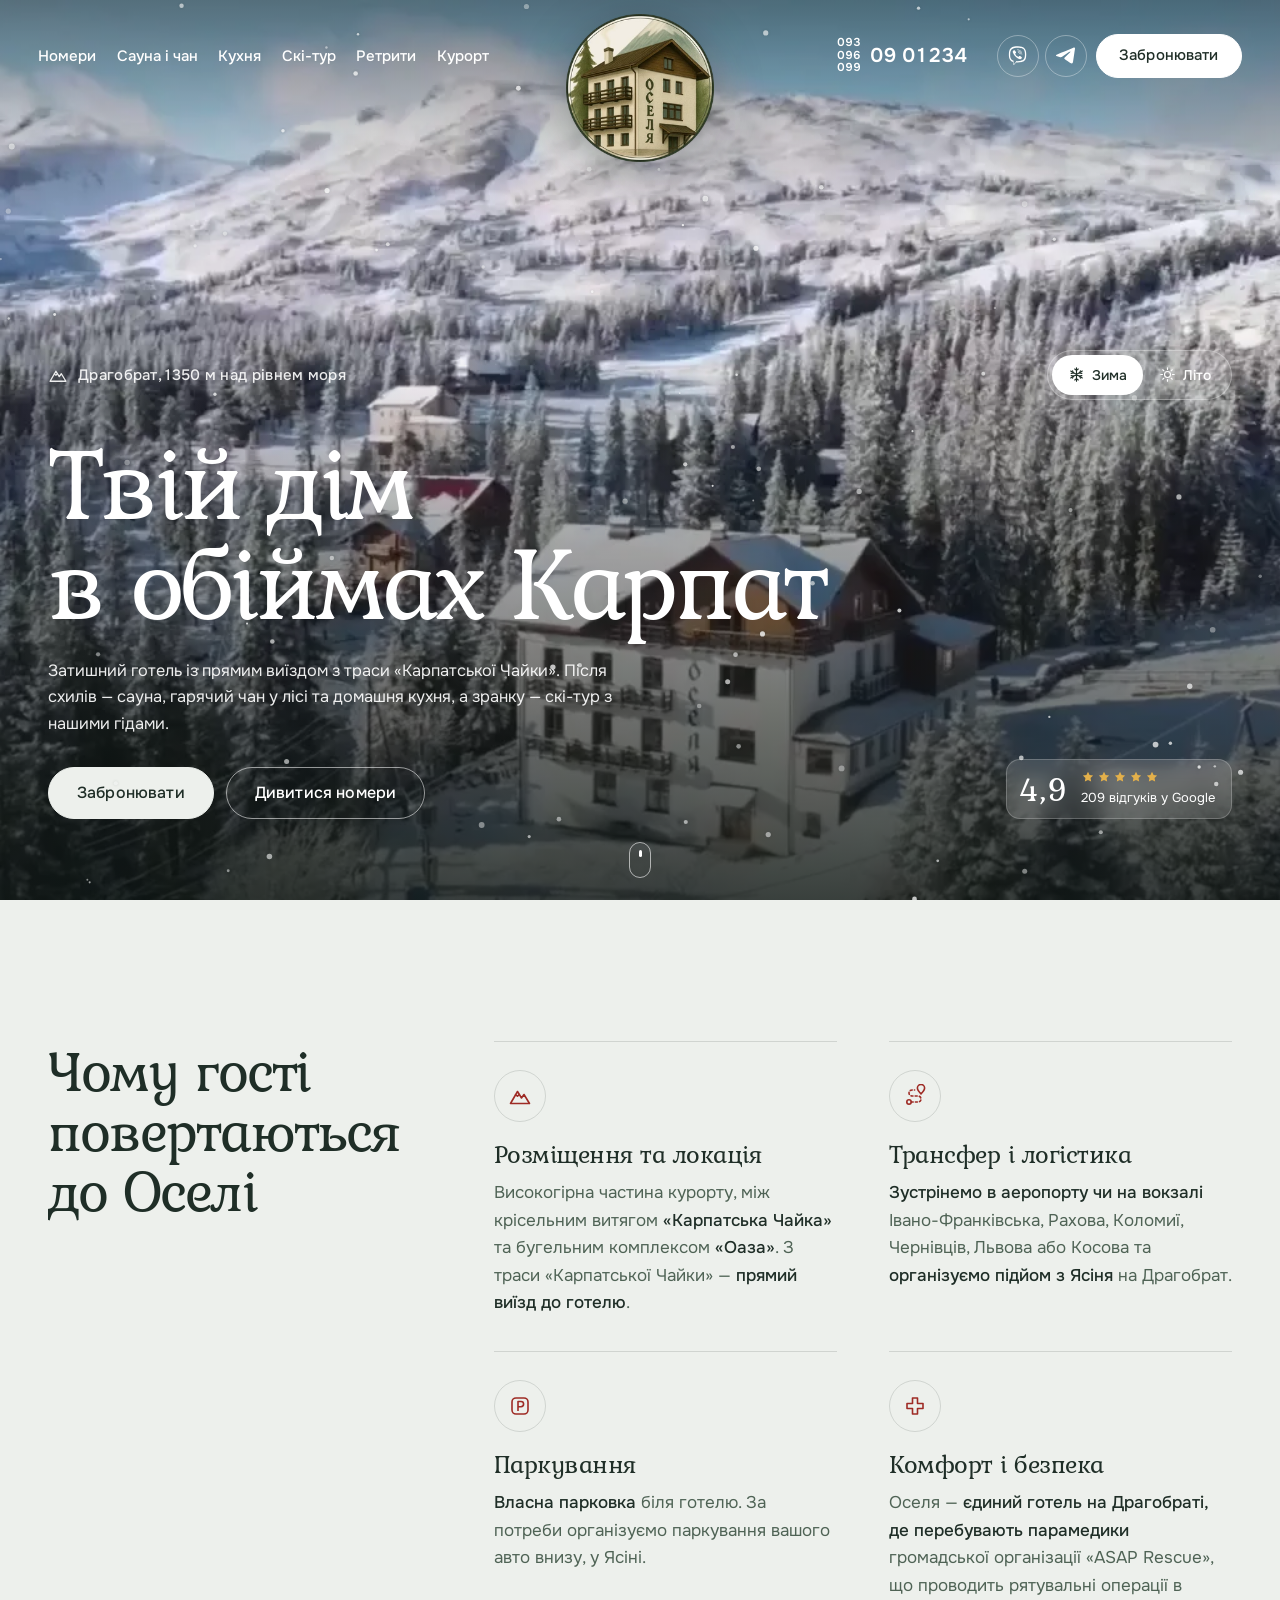
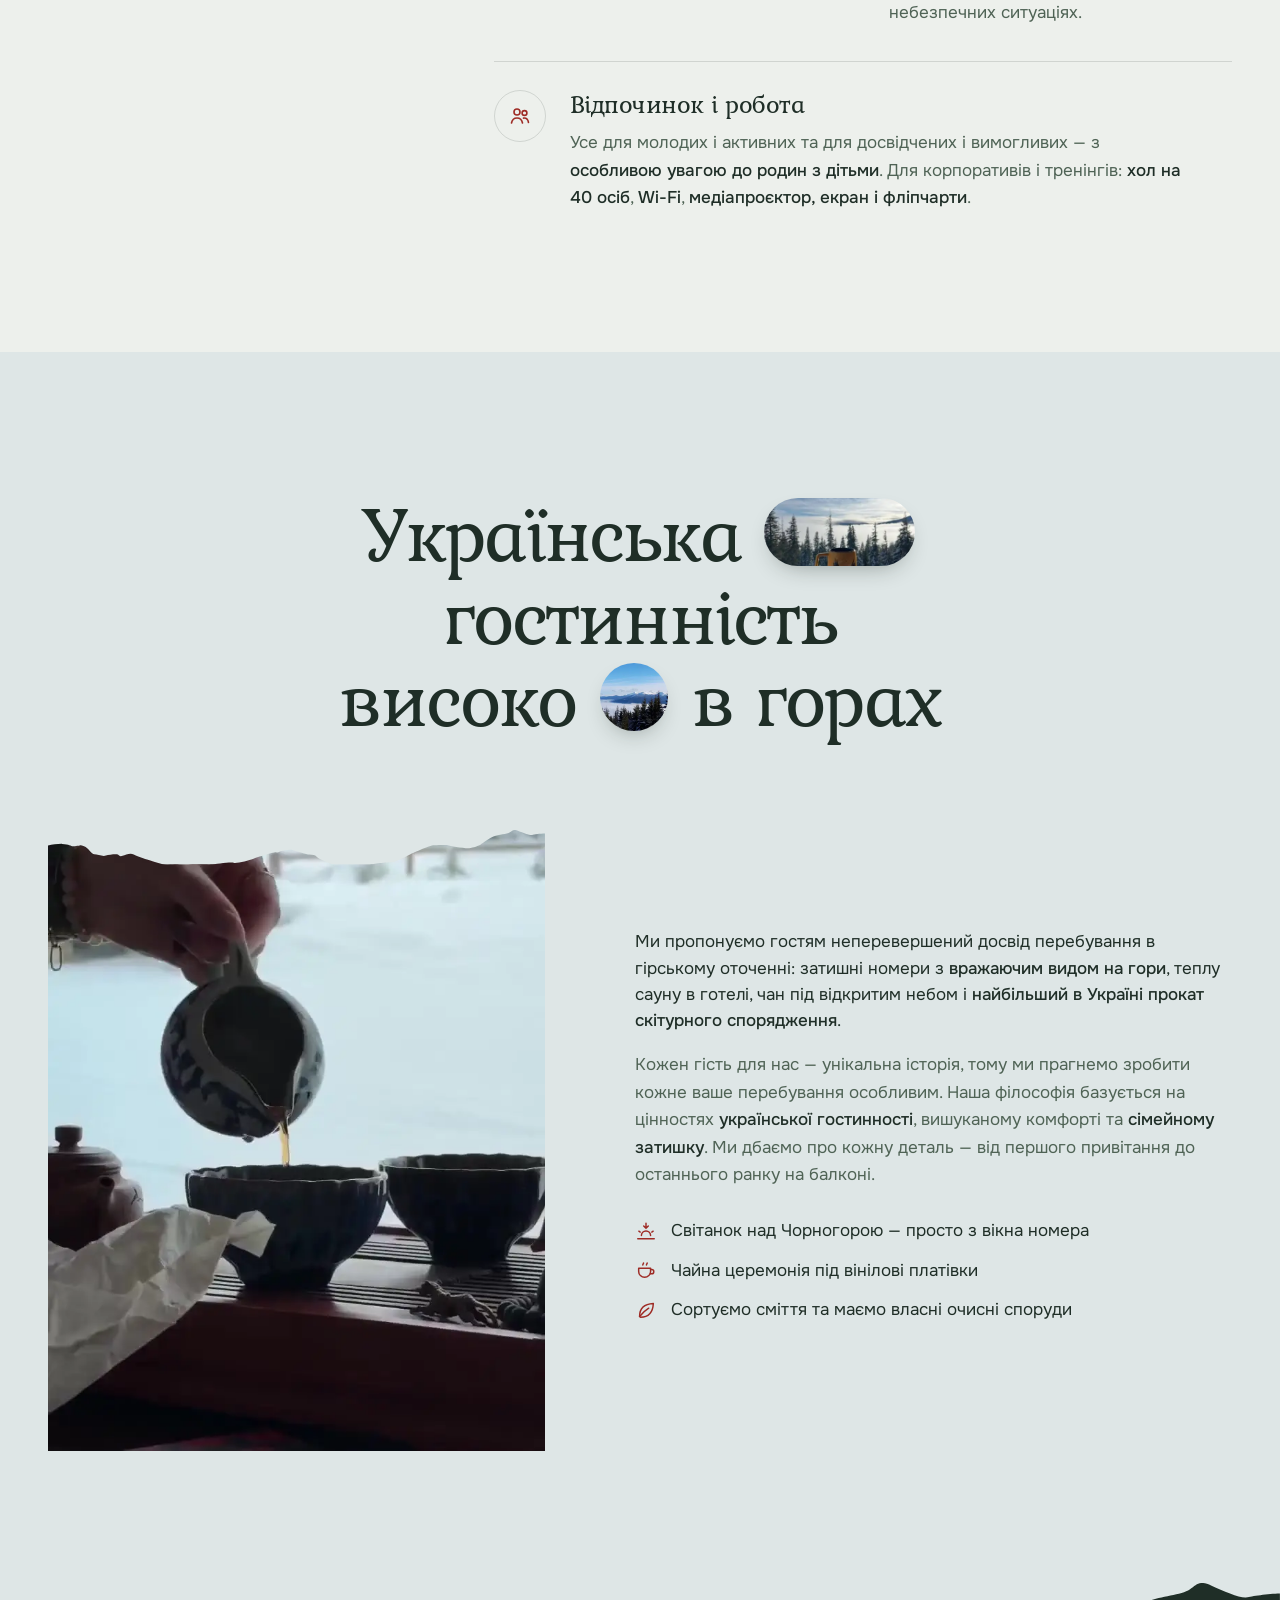
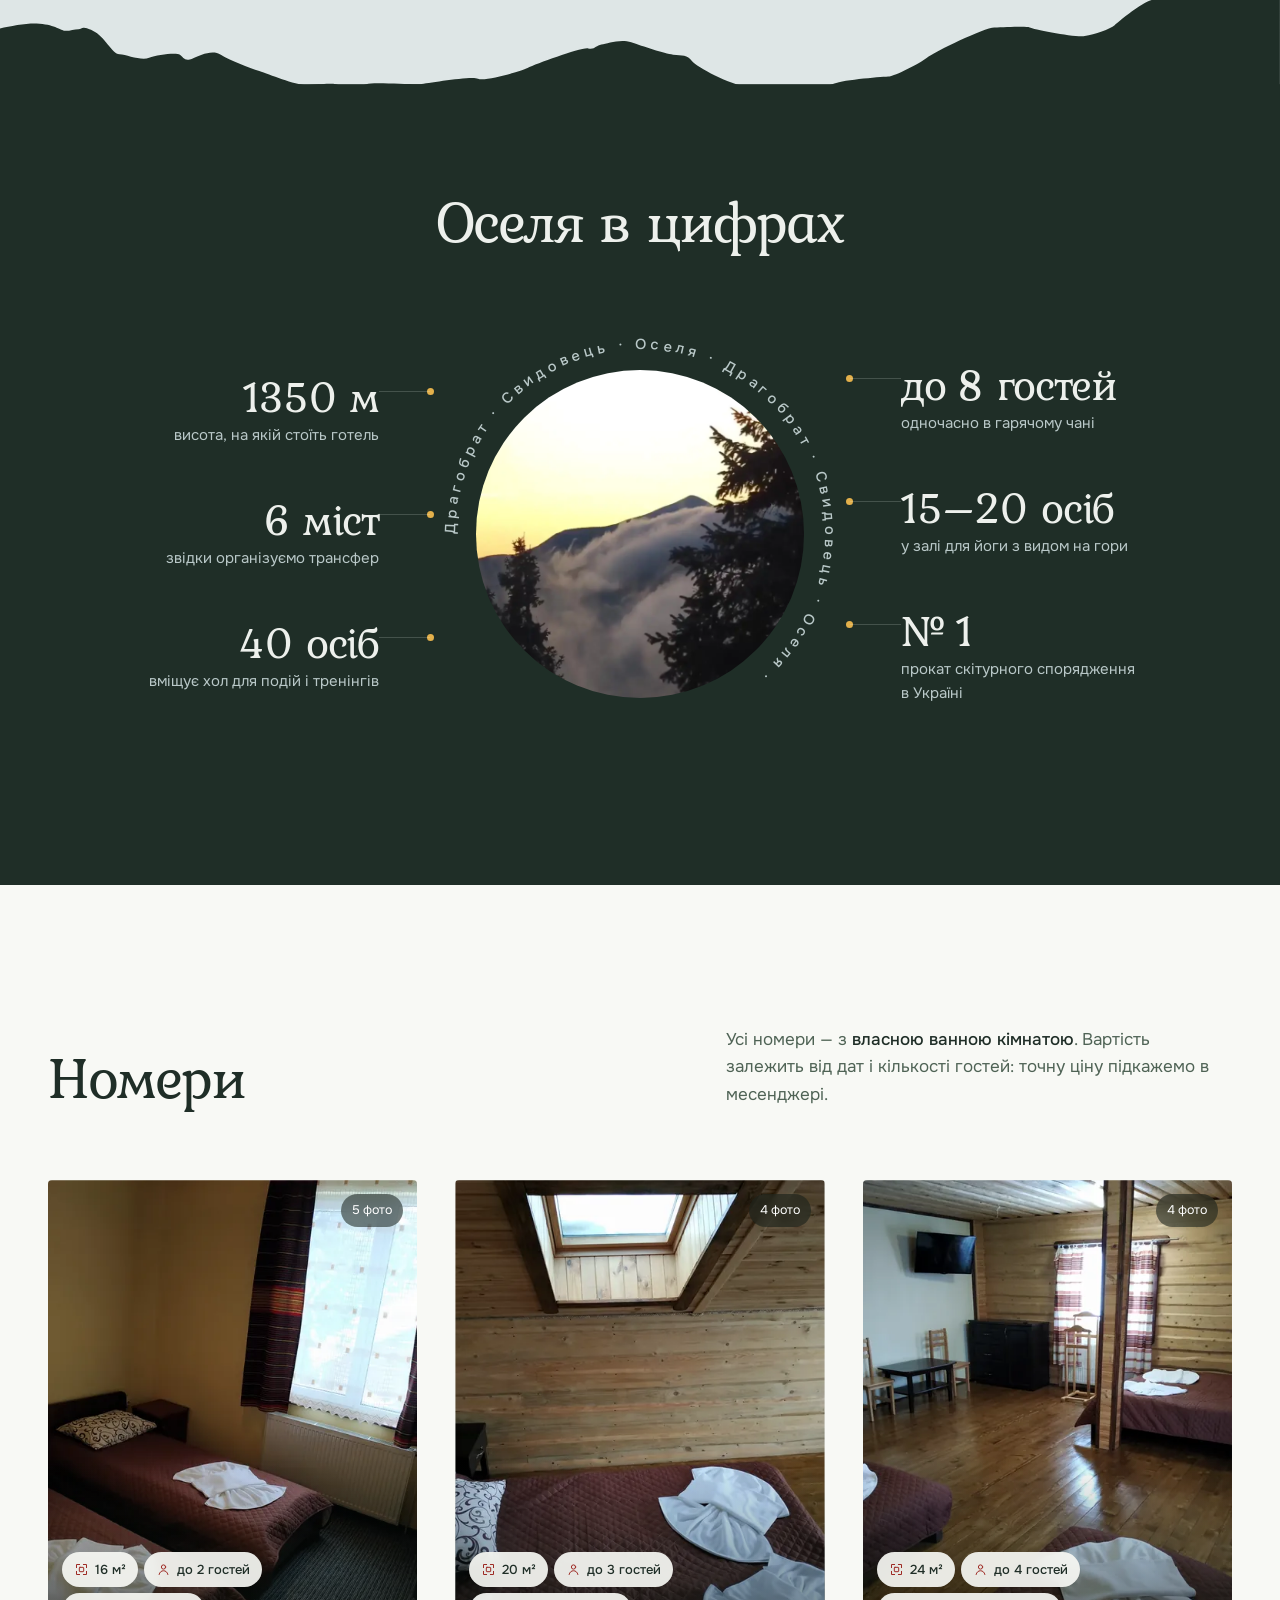
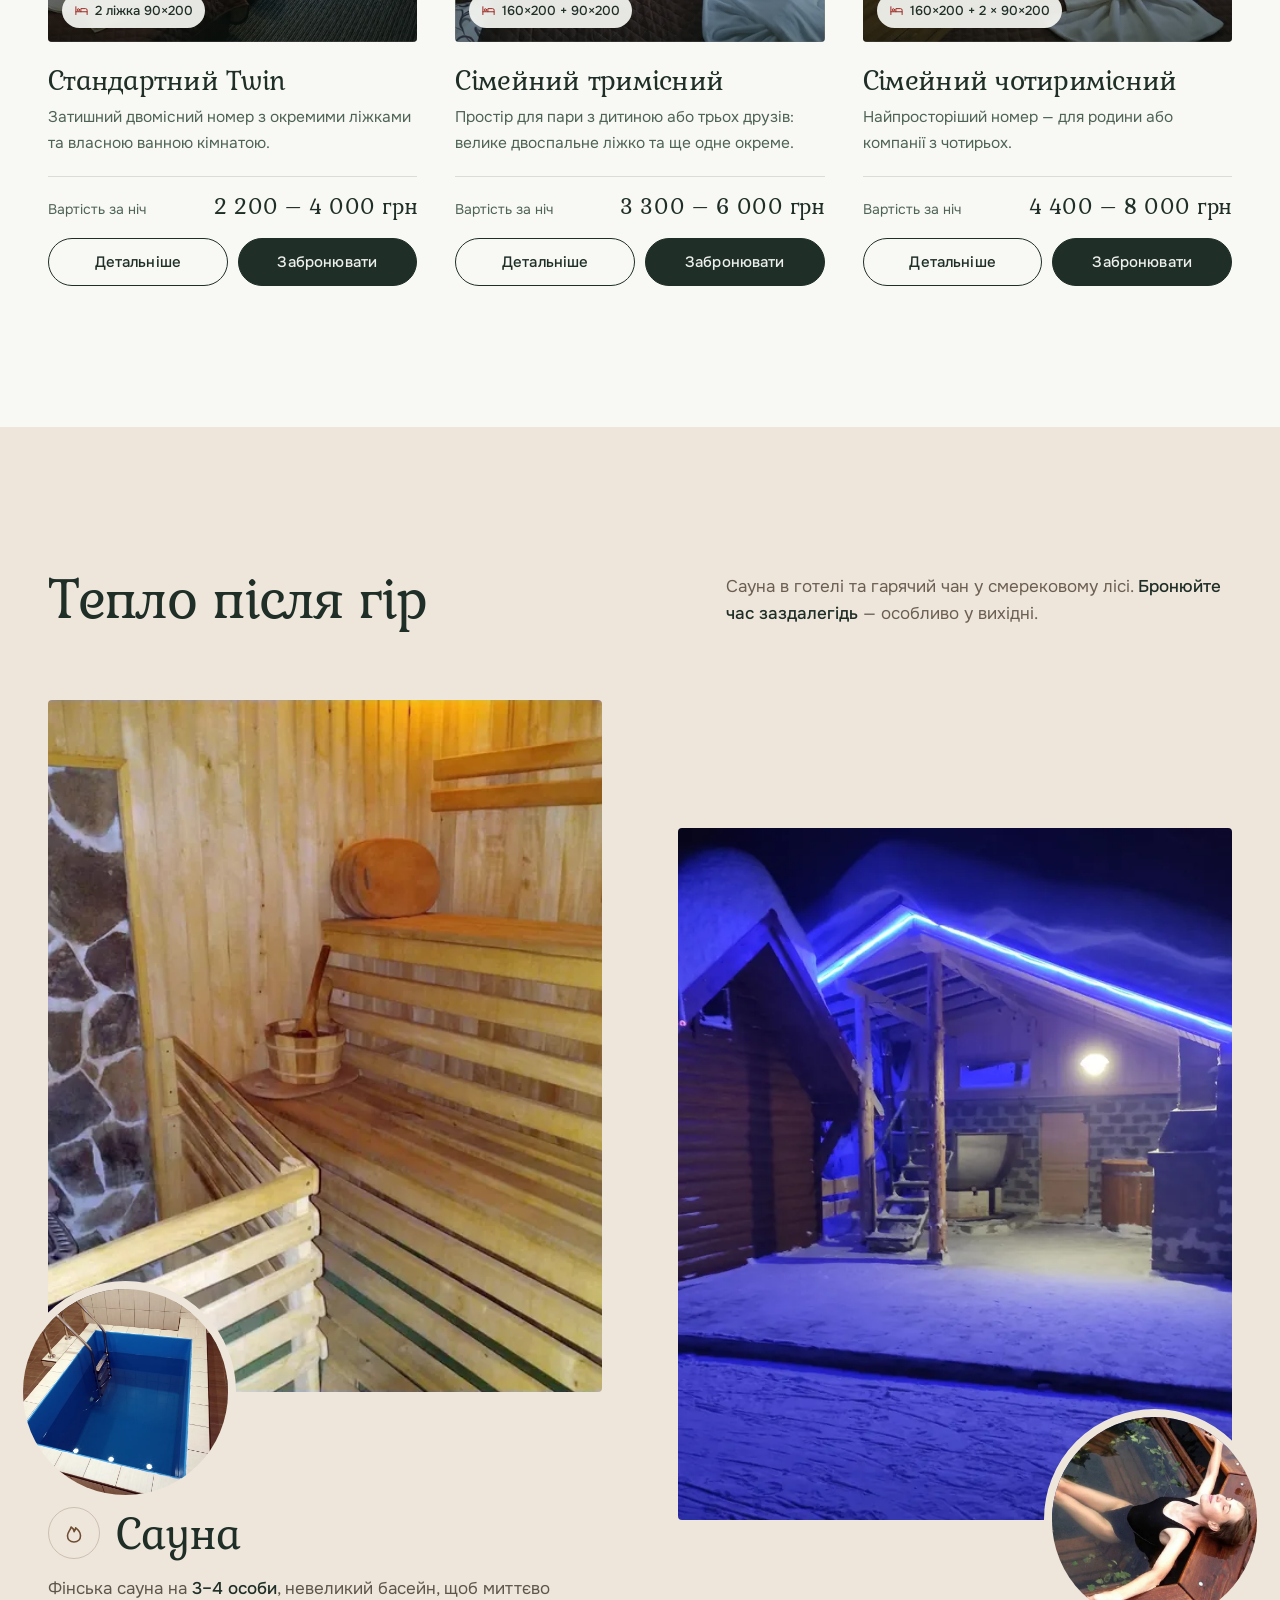
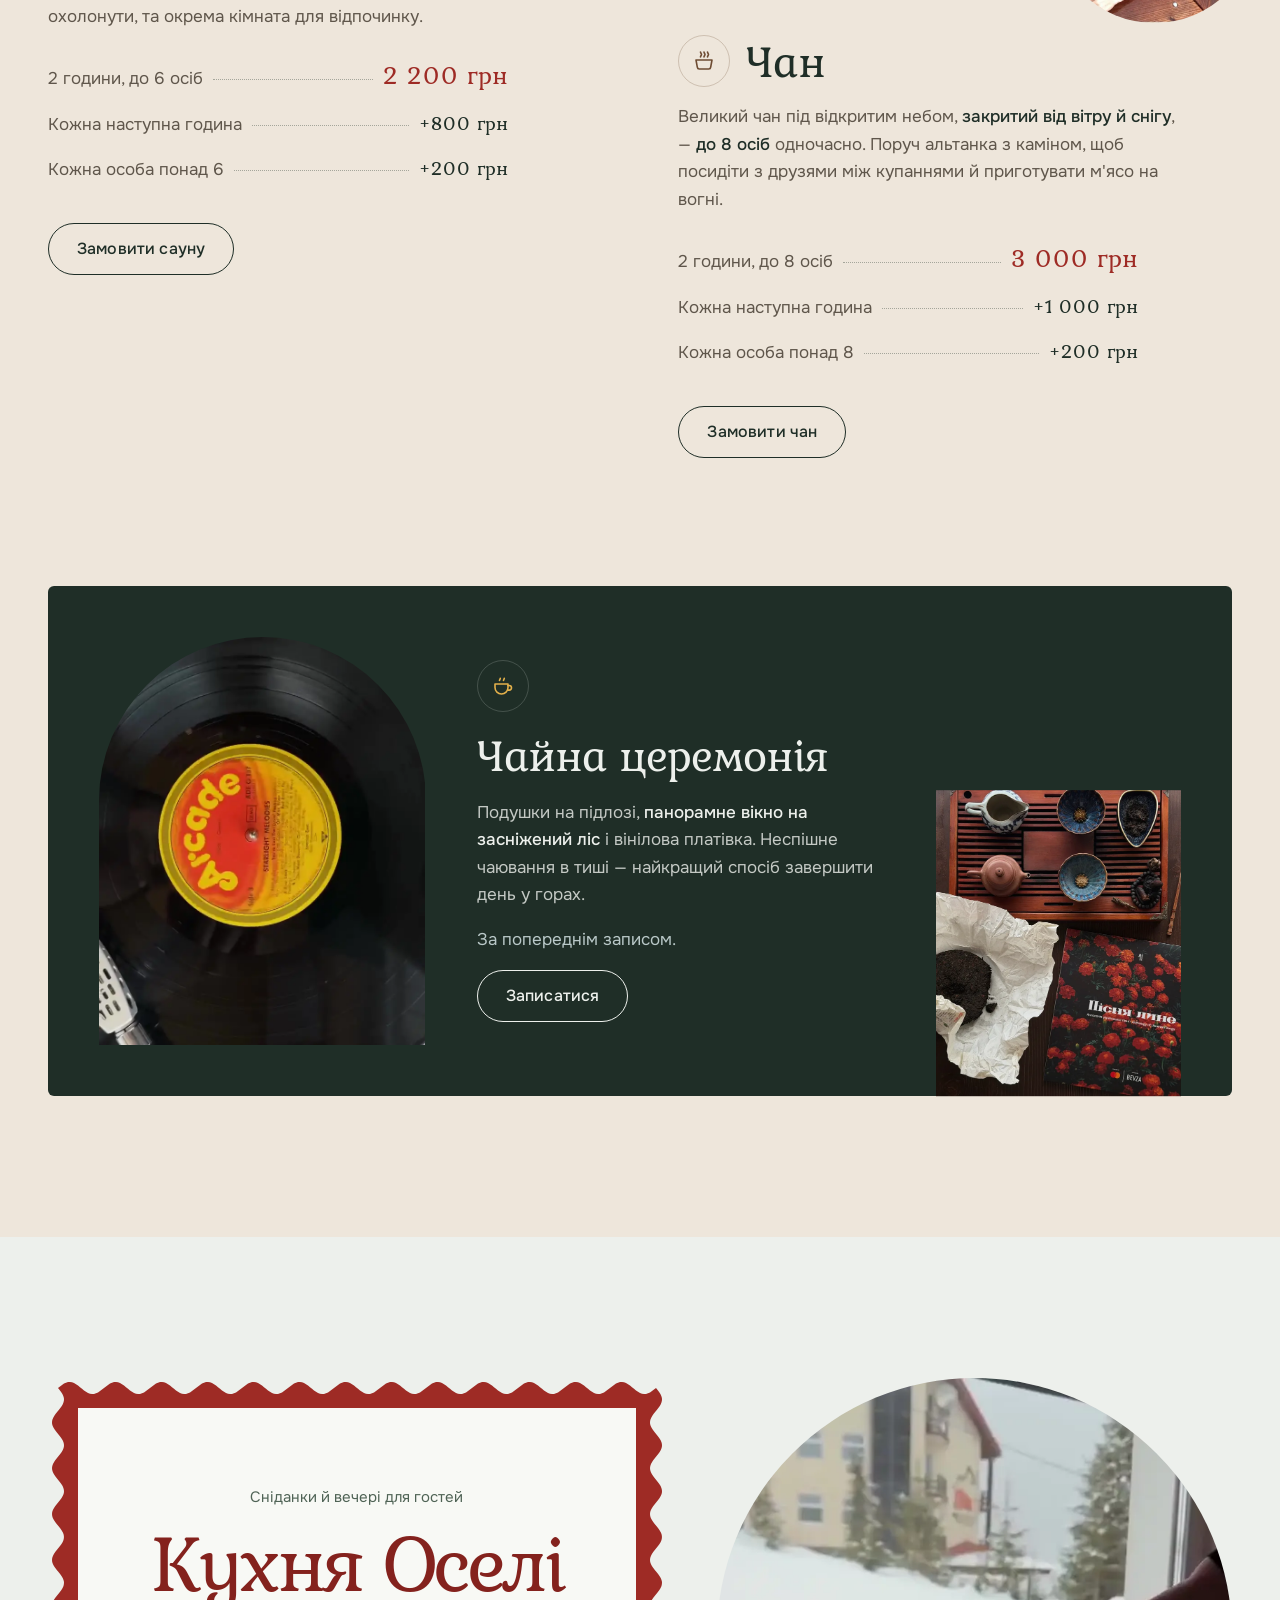
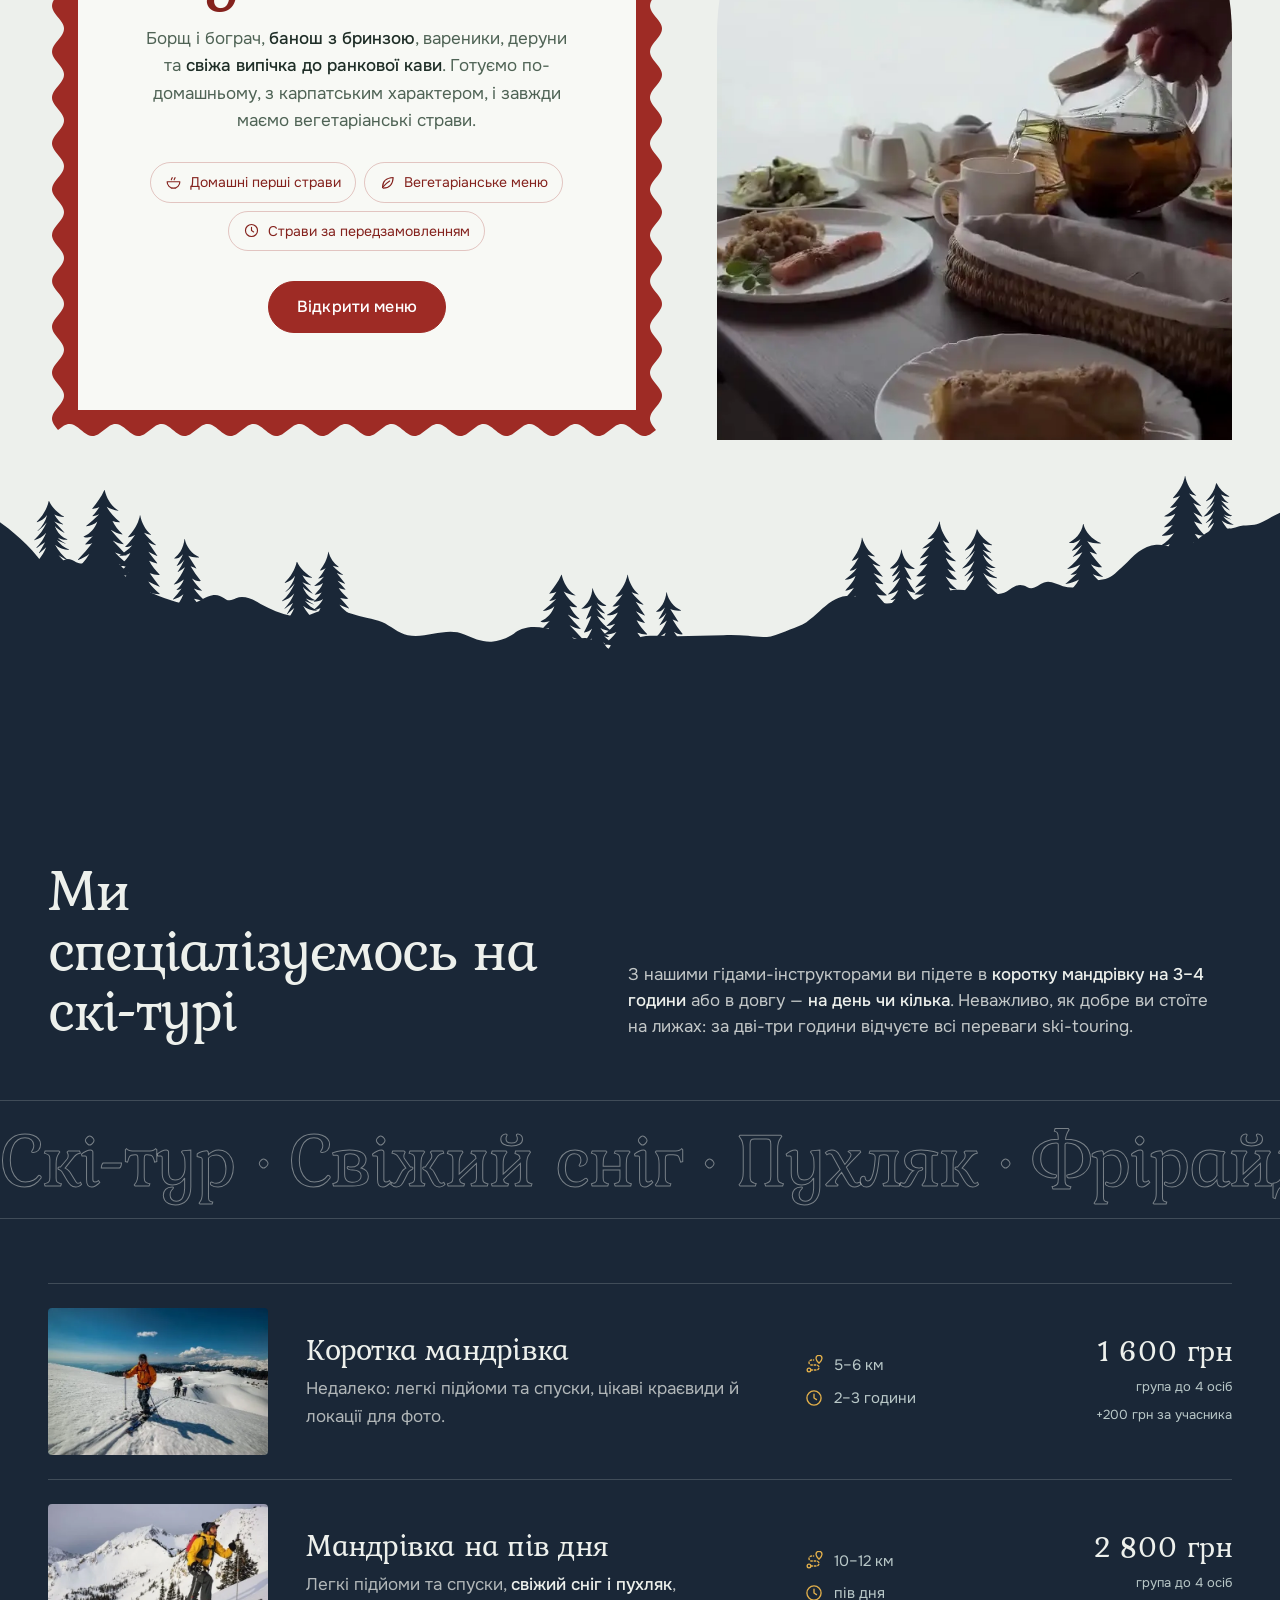
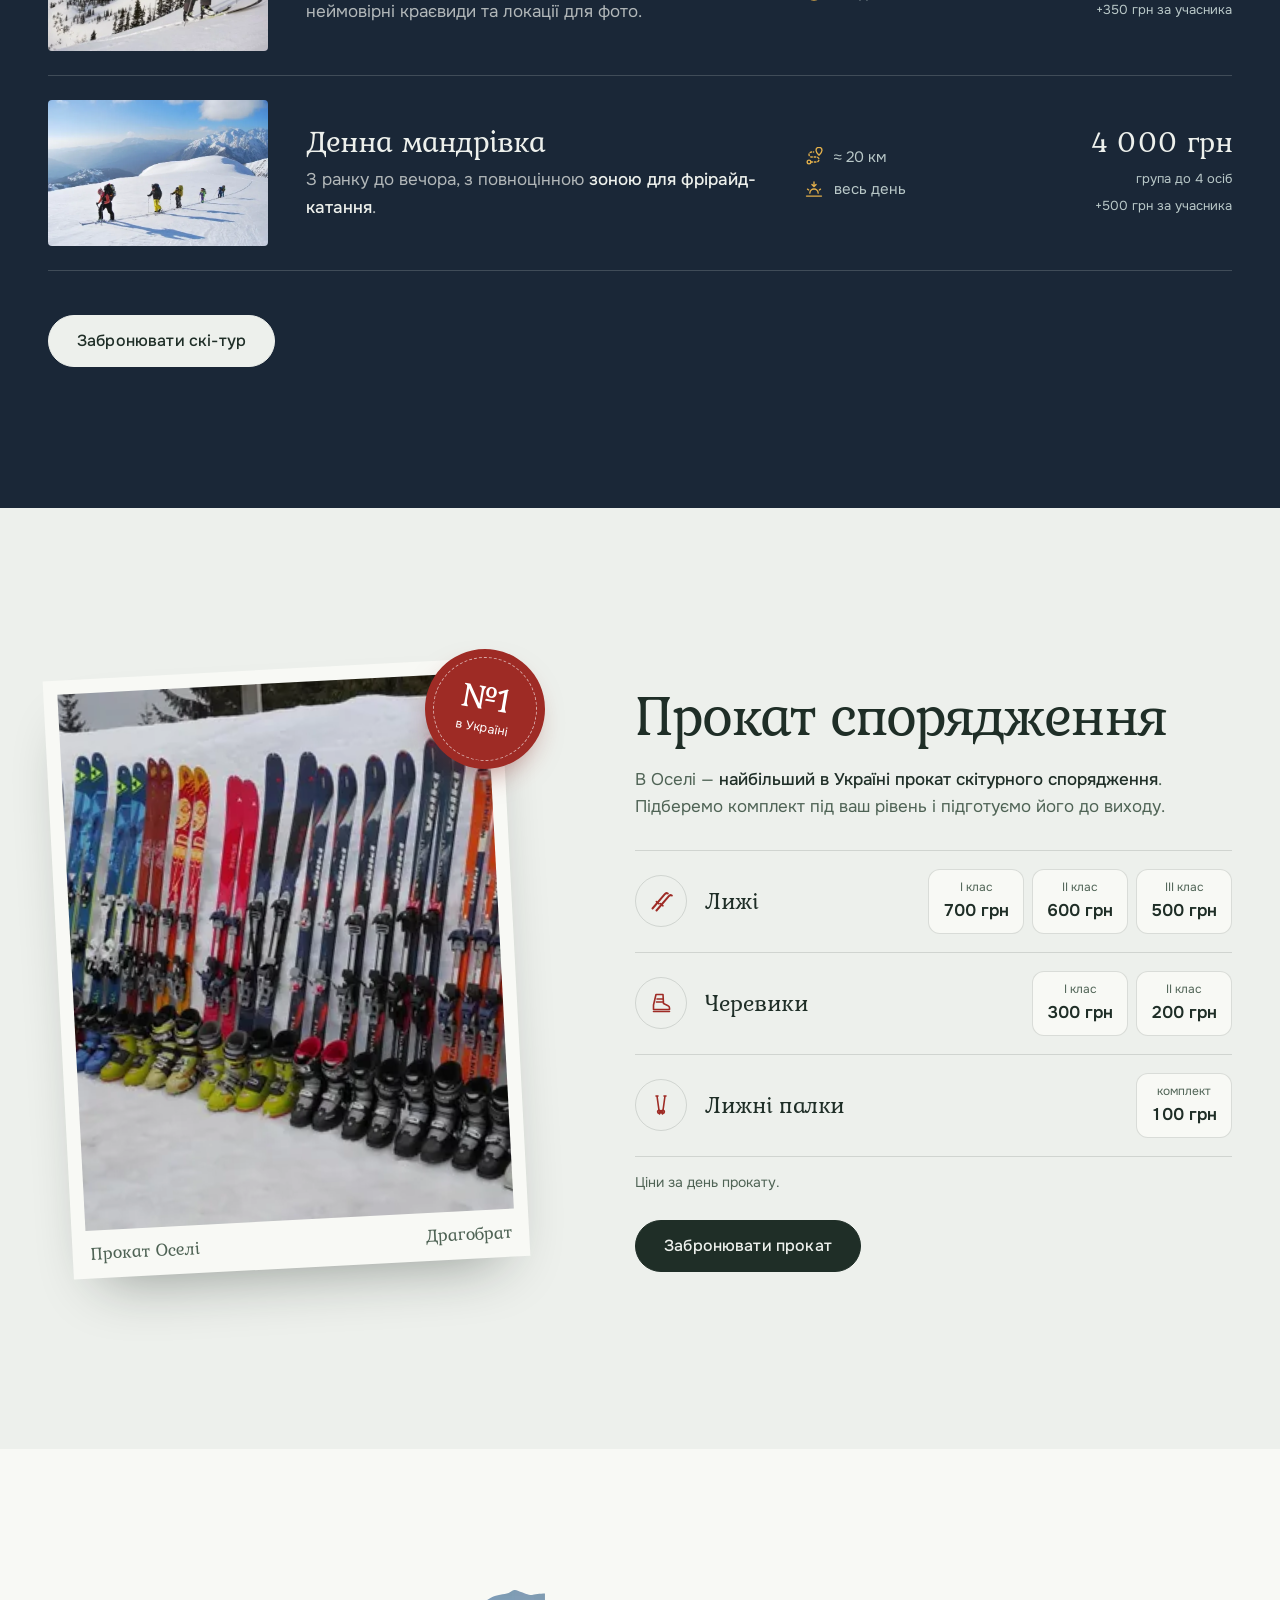
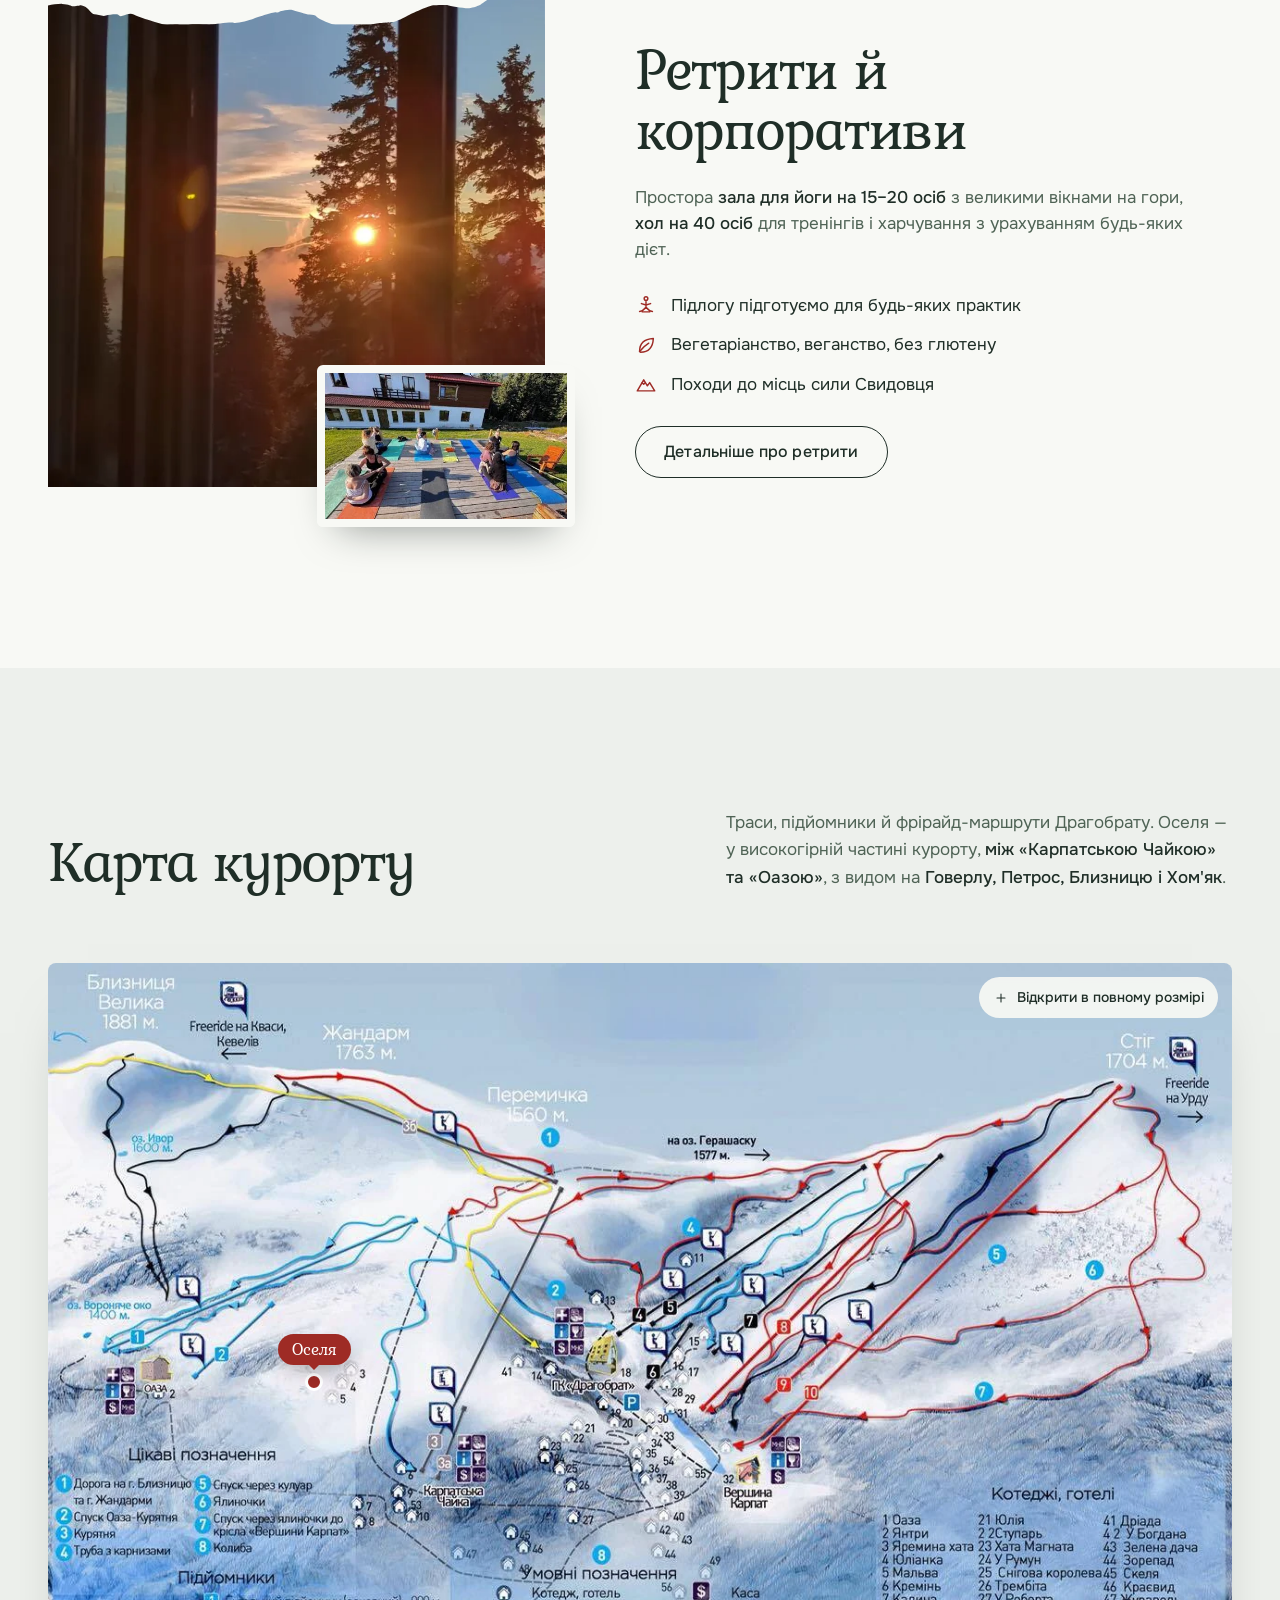
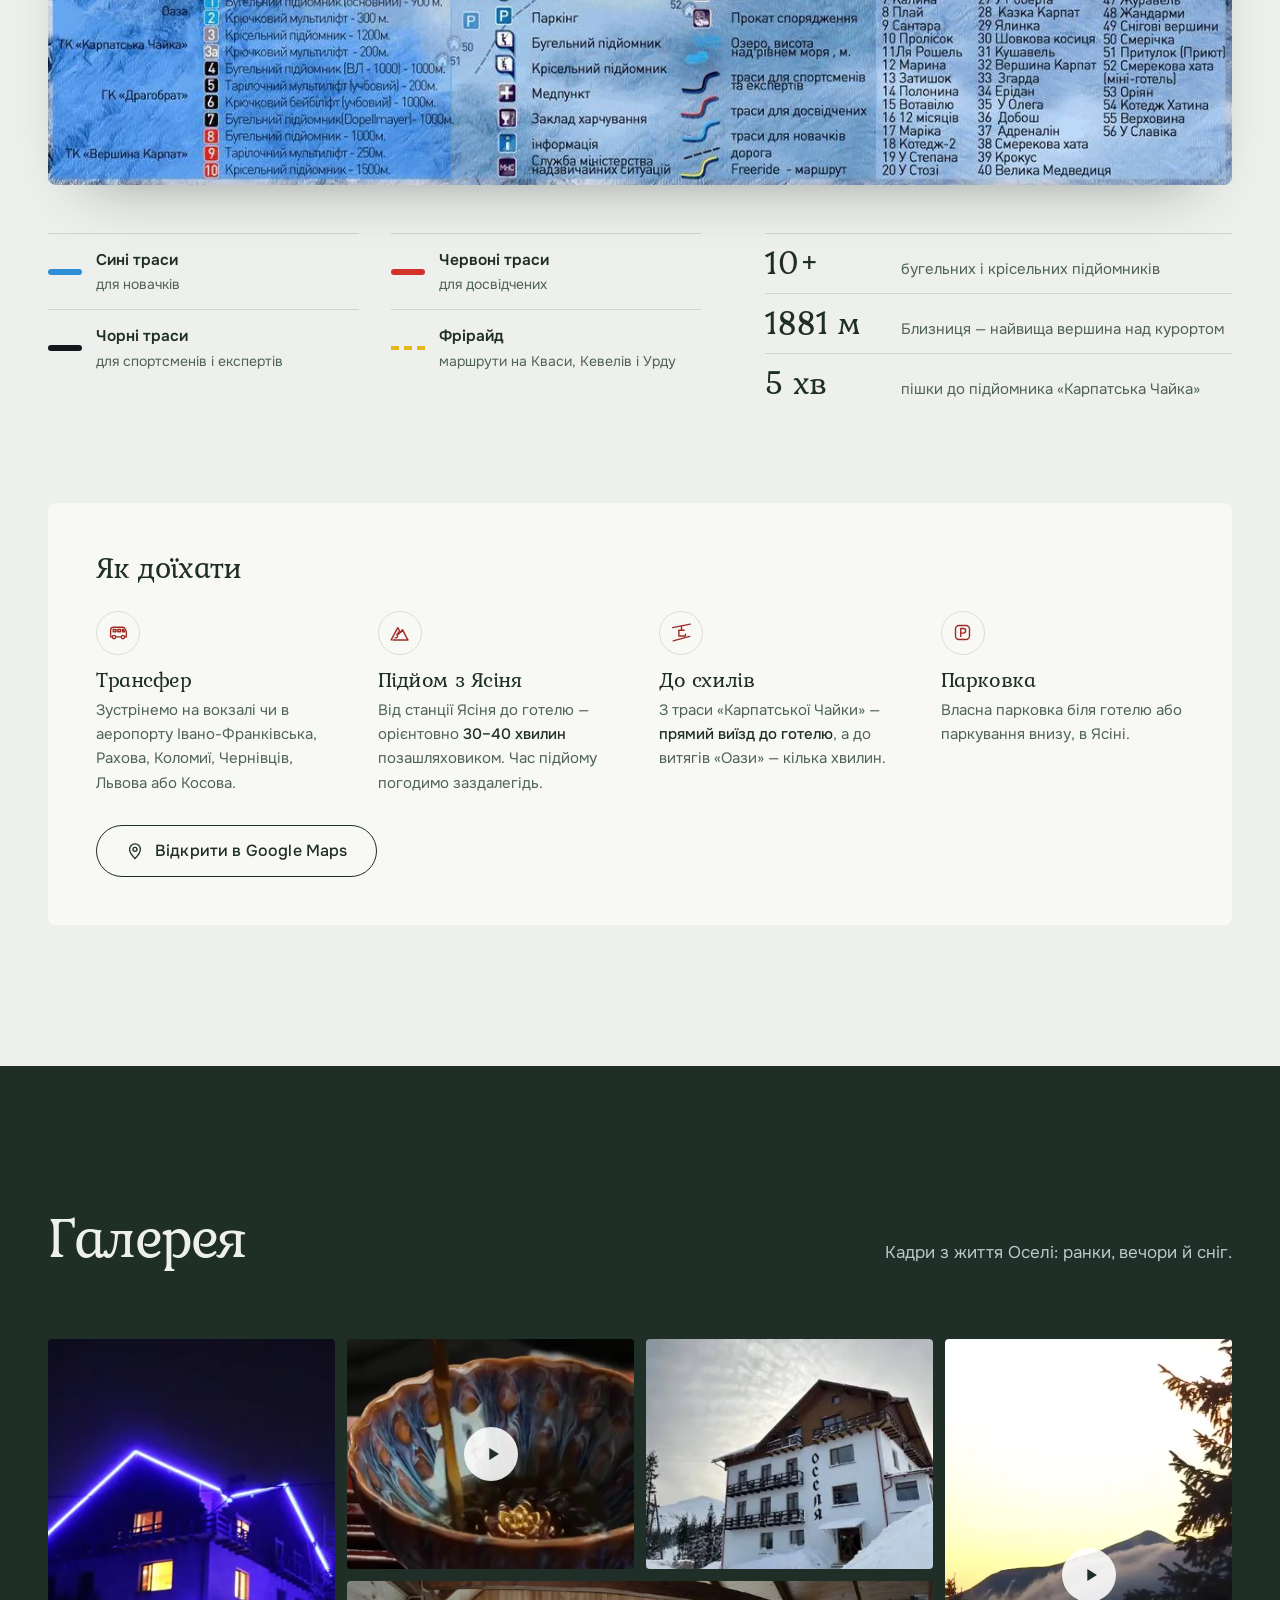
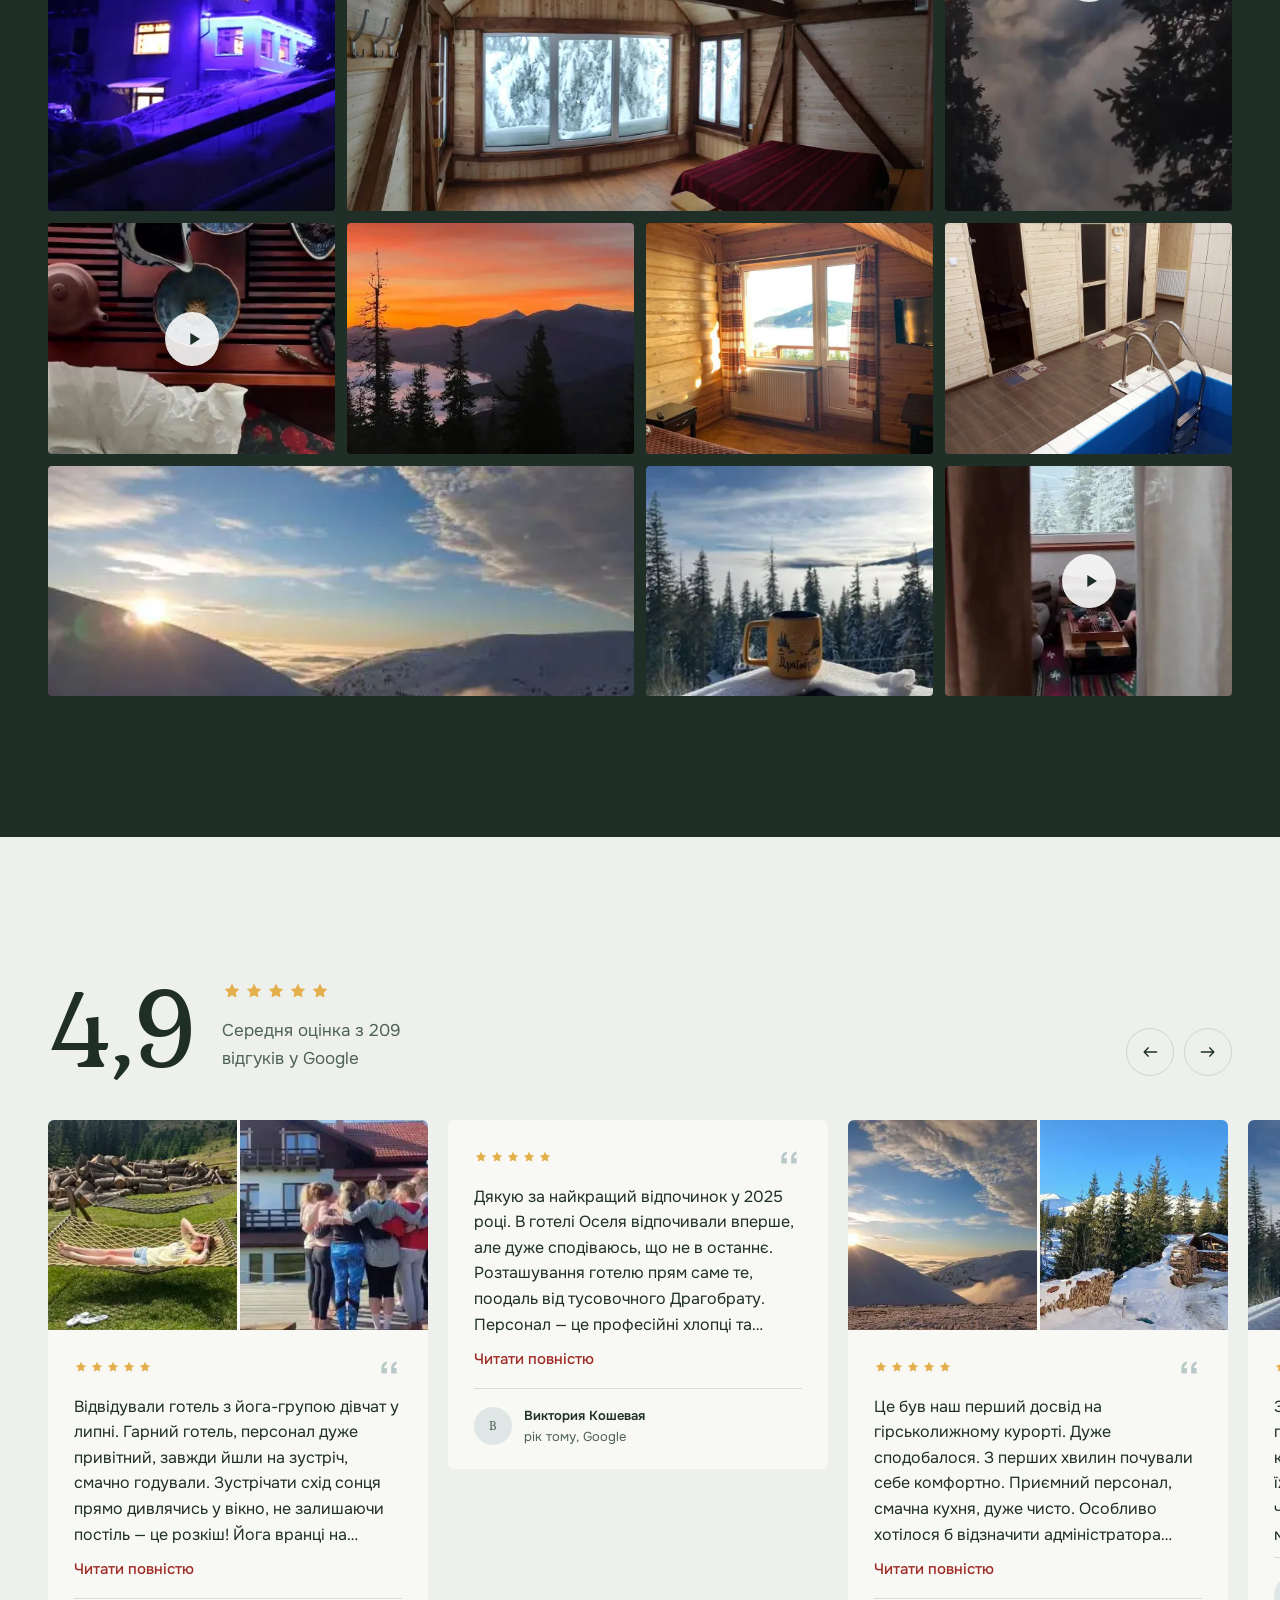
==== commit 56a06050: "Нові іконки в «Як доїхати»: позашляховик, підйом у гори, крісельний витяг Co-Authored-By: Claude Opu" ====
--- a/index.html
+++ b/index.html
@@ -66,6 +66,7 @@
   <symbol id="i-poles" viewBox="0 0 24 24"><g fill="none" stroke="currentColor" stroke-width="1.6" stroke-linecap="round" stroke-linejoin="round"><path d="M8 3l2.5 18M16 3l-2.5 18M7 3h2M15 3h2"/><circle cx="10.2" cy="18.8" r="1.6"/><circle cx="13.8" cy="18.8" r="1.6"/></g></symbol>
   <symbol id="i-sunrise" viewBox="0 0 24 24"><g fill="none" stroke="currentColor" stroke-width="1.6" stroke-linecap="round"><path d="M7 17a5 5 0 0 1 10 0M3 20.5h18M12 3.5V9M9.5 6.5 12 9l2.5-2.5M4.2 12.2l1.5 1M19.8 12.2l-1.5 1"/></g></symbol>
   <symbol id="i-train" viewBox="0 0 24 24"><g fill="none" stroke="currentColor" stroke-width="1.6" stroke-linecap="round" stroke-linejoin="round"><rect x="5.5" y="3.5" width="13" height="13" rx="3"/><path d="M5.5 10h13M9 13.5h.1M15 13.5h.1M8 20.5l1.5-4M16 20.5l-1.5-4"/></g></symbol>
+  <symbol id="i-van" viewBox="0 0 24 24"><g fill="none" stroke="currentColor" stroke-width="1.6" stroke-linecap="round" stroke-linejoin="round"><path d="M5 17H3V9.4C3 7.5 4.3 6 6.2 6h10.4c1.4 0 2.4.7 3 2l1.4 3.3V17h-1.8M15.2 17H8.8"/><path d="M6 8.6h3.2v2.6H6zM11.2 8.6h3.2v2.6h-3.2zM16.6 8.6h1.1l1.2 2.6h-2.3z"/><circle cx="6.9" cy="17.2" r="1.9"/><circle cx="17.1" cy="17.2" r="1.9"/></g></symbol><symbol id="i-climb" viewBox="0 0 24 24"><g fill="none" stroke="currentColor" stroke-width="1.6" stroke-linecap="round" stroke-linejoin="round"><path d="M2.5 20.5 10 6.5l3.2 5.6 2.2-3.4 6.1 11.8"/><path d="M4.5 20.5h17"/><path d="M7 18.2c2.6-.2 3.4-1.4 2.4-2.6s-.2-2.4 2.3-2.8"/><path d="m10.5 11.4 1.4 1.4-1.6 1.4"/></g></symbol><symbol id="i-lift" viewBox="0 0 24 24"><g fill="none" stroke="currentColor" stroke-width="1.6" stroke-linecap="round" stroke-linejoin="round"><path d="M2 6.5 22 2.5"/><path d="M12 4.5v5M9 9.5h6M9 9.5v6.5h7.5v-2"/><path d="M2.5 21.5c5.5-1.2 11.5-2.8 19-5"/></g></symbol>
   <symbol id="i-car" viewBox="0 0 24 24"><g fill="none" stroke="currentColor" stroke-width="1.6" stroke-linejoin="round"><path d="M4 16.5v-4l2-5.2c.2-.5.7-.8 1.2-.8h9.6c.5 0 1 .3 1.2.8l2 5.2v4H4Z"/><path d="M4 12.5h16"/><circle cx="7.6" cy="16.6" r="1.6"/><circle cx="16.4" cy="16.6" r="1.6"/></g></symbol>
   <symbol id="i-yoga" viewBox="0 0 24 24"><g fill="none" stroke="currentColor" stroke-width="1.6" stroke-linecap="round" stroke-linejoin="round"><circle cx="12" cy="5" r="2"/><path d="M12 8.5v5M7 10.5l5 1.5 5-1.5M5 19c2.5-.2 4.3-1.2 7-4.5 2.7 3.3 4.5 4.3 7 4.5M8 19.5h8"/></g></symbol>
   <symbol id="i-quote" viewBox="0 0 24 24"><path d="M10 7c-3 .6-5 3-5 6.2V18h5v-5H7.4c.2-1.8 1.2-3 2.6-3.6V7Zm9 0c-3 .6-5 3-5 6.2V18h5v-5h-2.6c.2-1.8 1.2-3 2.6-3.6V7Z" fill="currentColor"/></symbol>
@@ -514,9 +515,9 @@
     <div class="getting">
       <h3 class="h3">Як доїхати</h3>
       <div class="getting__grid">
-        <div><span class="ic"><svg><use href="#i-train"/></svg></span><h4>Трансфер</h4><p>Зустрінемо на вокзалі чи в аеропорту Івано-Франківська, Рахова, Коломиї, Чернівців, Львова або Косова.</p></div>
-        <div><span class="ic"><svg><use href="#i-car"/></svg></span><h4>Підйом з Ясіня</h4><p>Від станції Ясіня до готелю — орієнтовно <b>30–40 хвилин</b> позашляховиком. Час підйому погодимо заздалегідь.</p></div>
-        <div><span class="ic"><svg><use href="#i-ski"/></svg></span><h4>До схилів</h4><p>З траси «Карпатської Чайки» — <b>прямий виїзд до готелю</b>, а до витягів «Оази» — кілька хвилин.</p></div>
+        <div><span class="ic"><svg><use href="#i-van"/></svg></span><h4>Трансфер</h4><p>Зустрінемо на вокзалі чи в аеропорту Івано-Франківська, Рахова, Коломиї, Чернівців, Львова або Косова.</p></div>
+        <div><span class="ic"><svg><use href="#i-climb"/></svg></span><h4>Підйом з Ясіня</h4><p>Від станції Ясіня до готелю — орієнтовно <b>30–40 хвилин</b> позашляховиком. Час підйому погодимо заздалегідь.</p></div>
+        <div><span class="ic"><svg><use href="#i-lift"/></svg></span><h4>До схилів</h4><p>З траси «Карпатської Чайки» — <b>прямий виїзд до готелю</b>, а до витягів «Оази» — кілька хвилин.</p></div>
         <div><span class="ic"><svg><use href="#i-parking"/></svg></span><h4>Парковка</h4><p>Власна парковка біля готелю або паркування внизу, в Ясіні.</p></div>
       </div>
       <a class="btn btn--line" href="https://maps.app.goo.gl/ySizuJYqATpn1PT56" target="_blank" rel="noopener"><svg><use href="#i-pin"/></svg>Відкрити в Google Maps</a>
